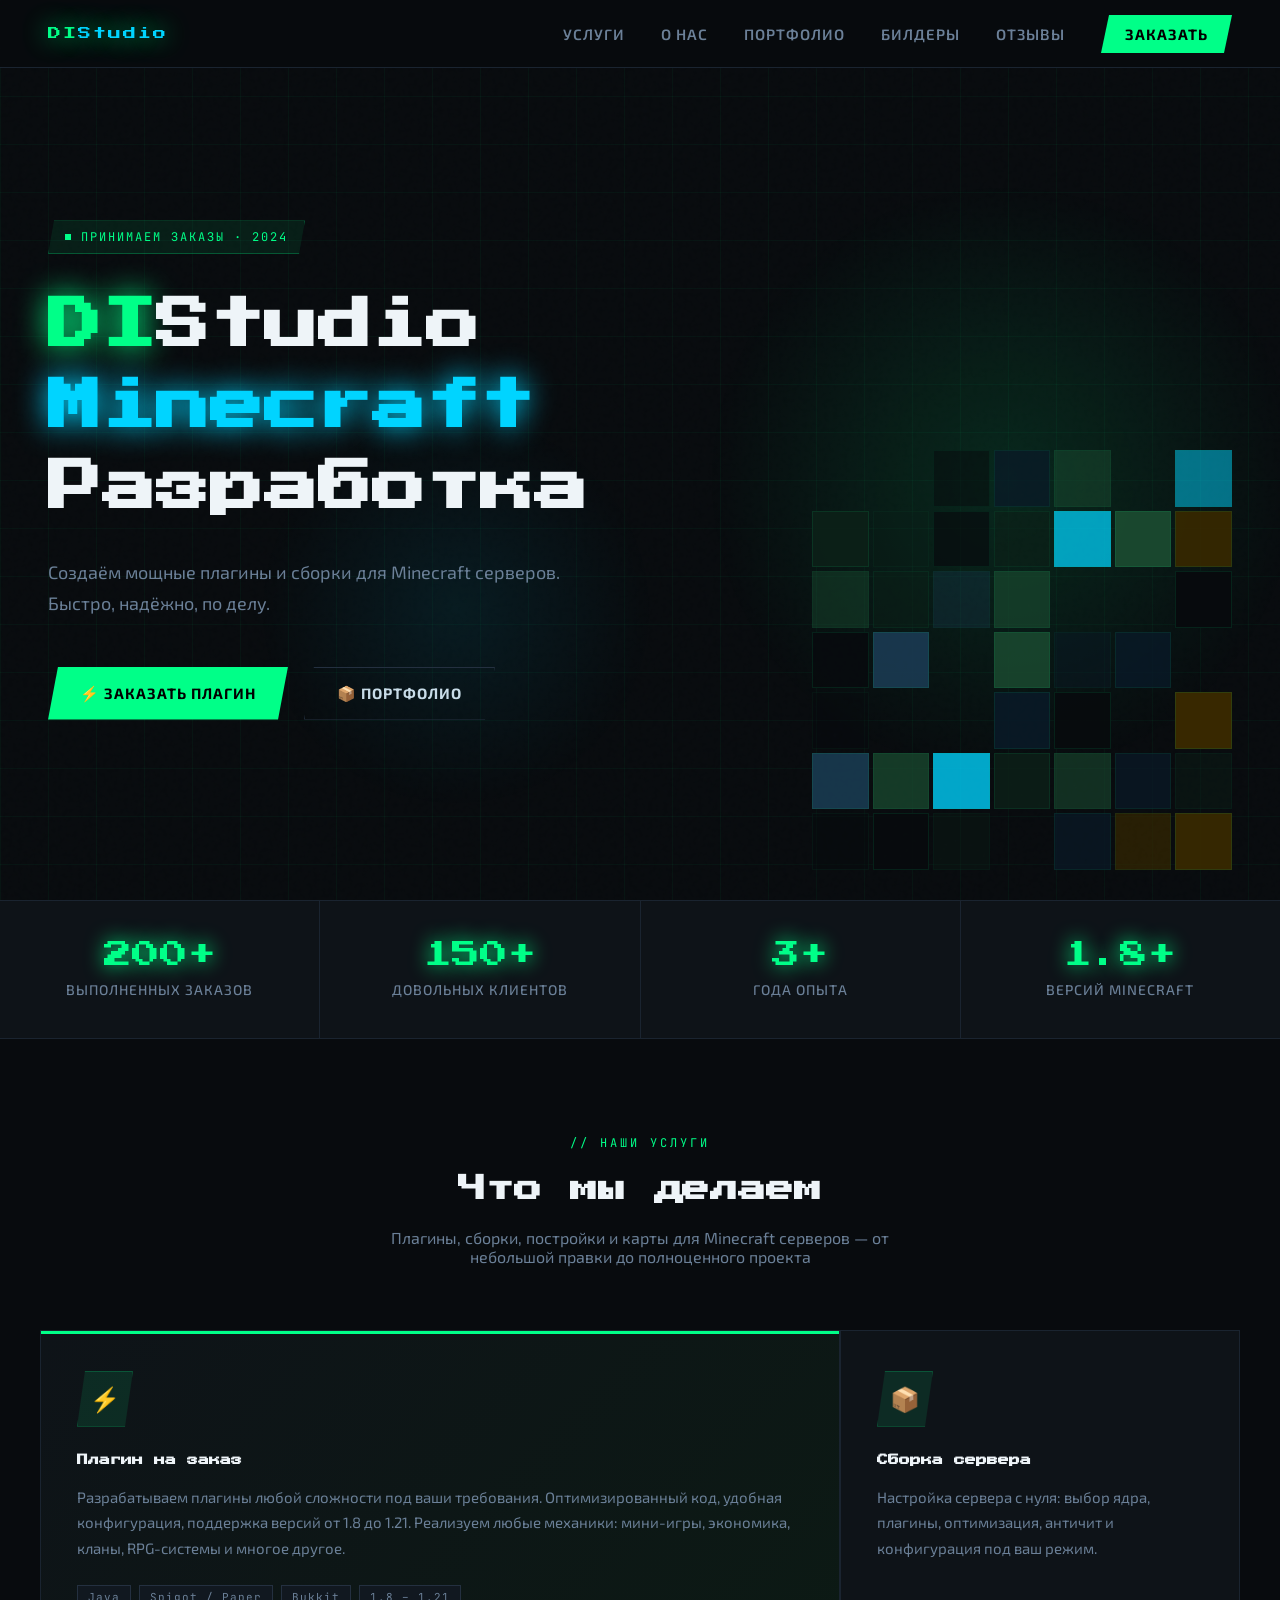
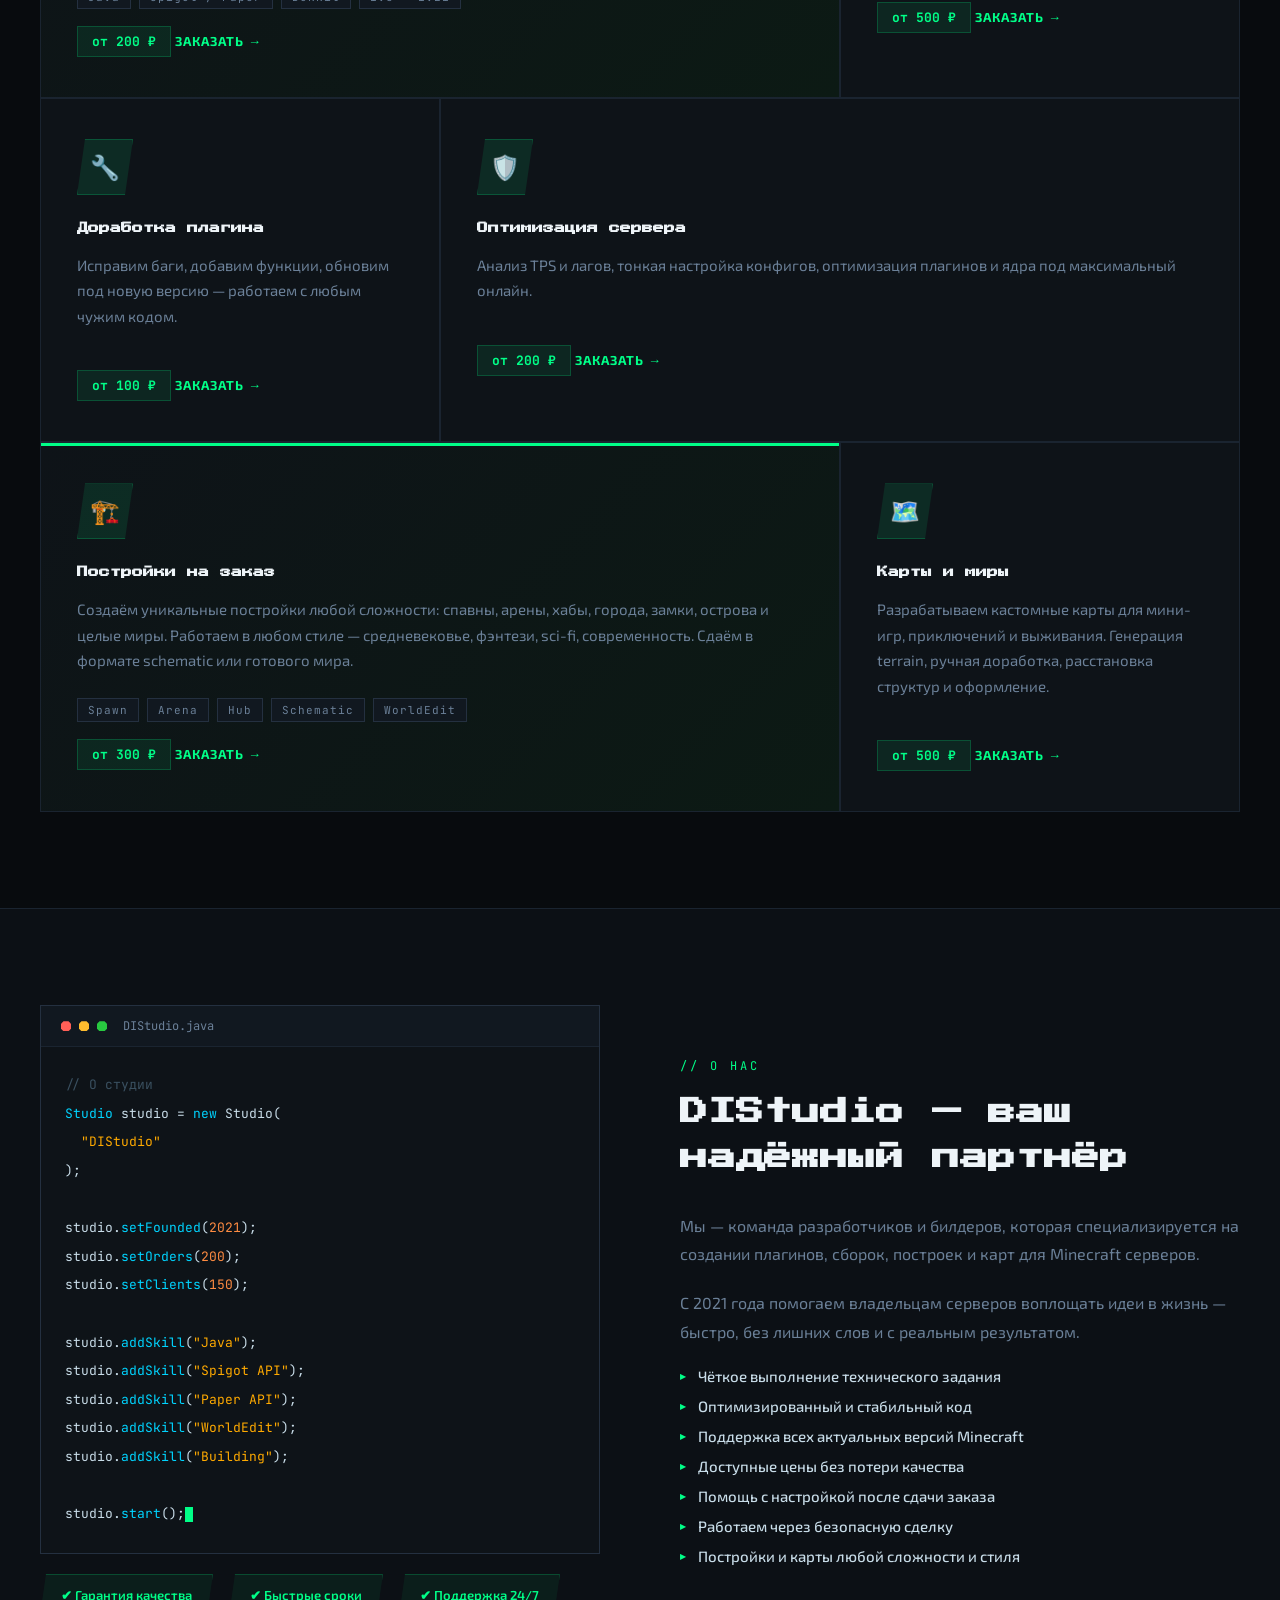
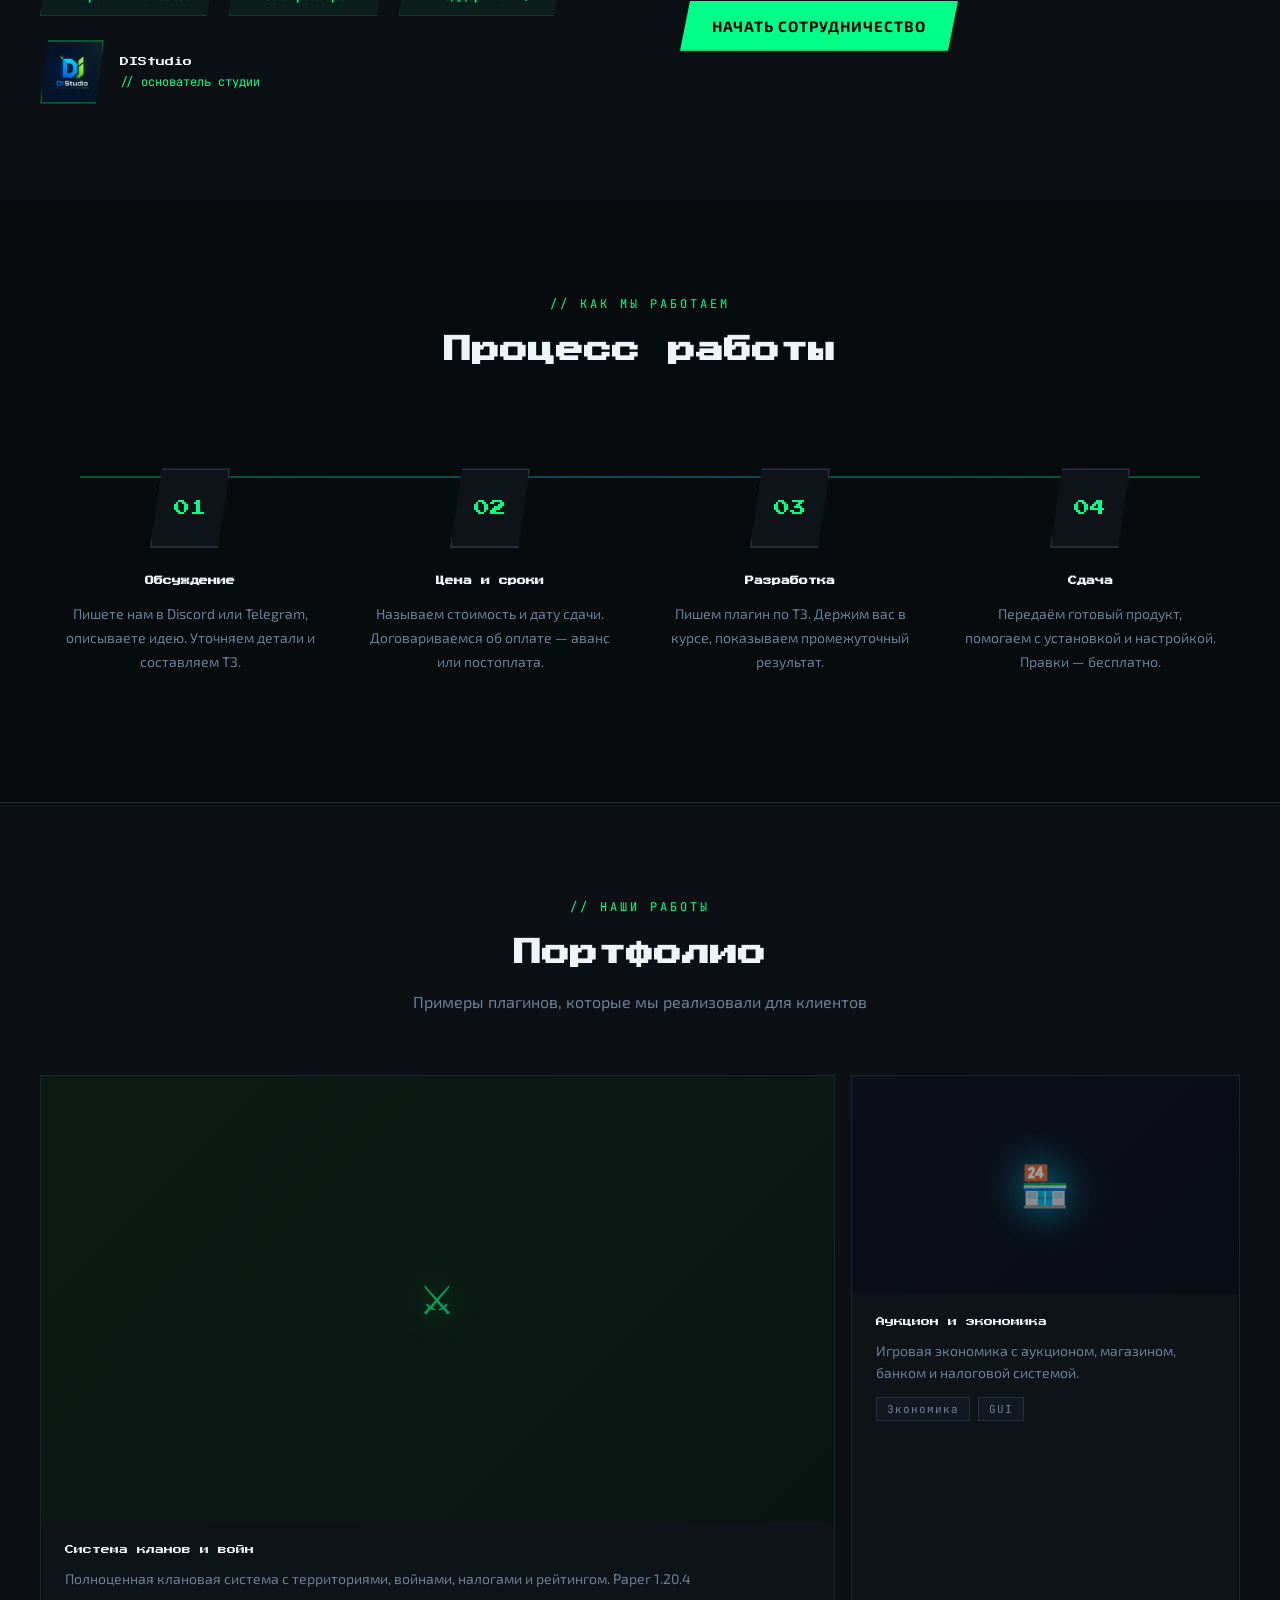
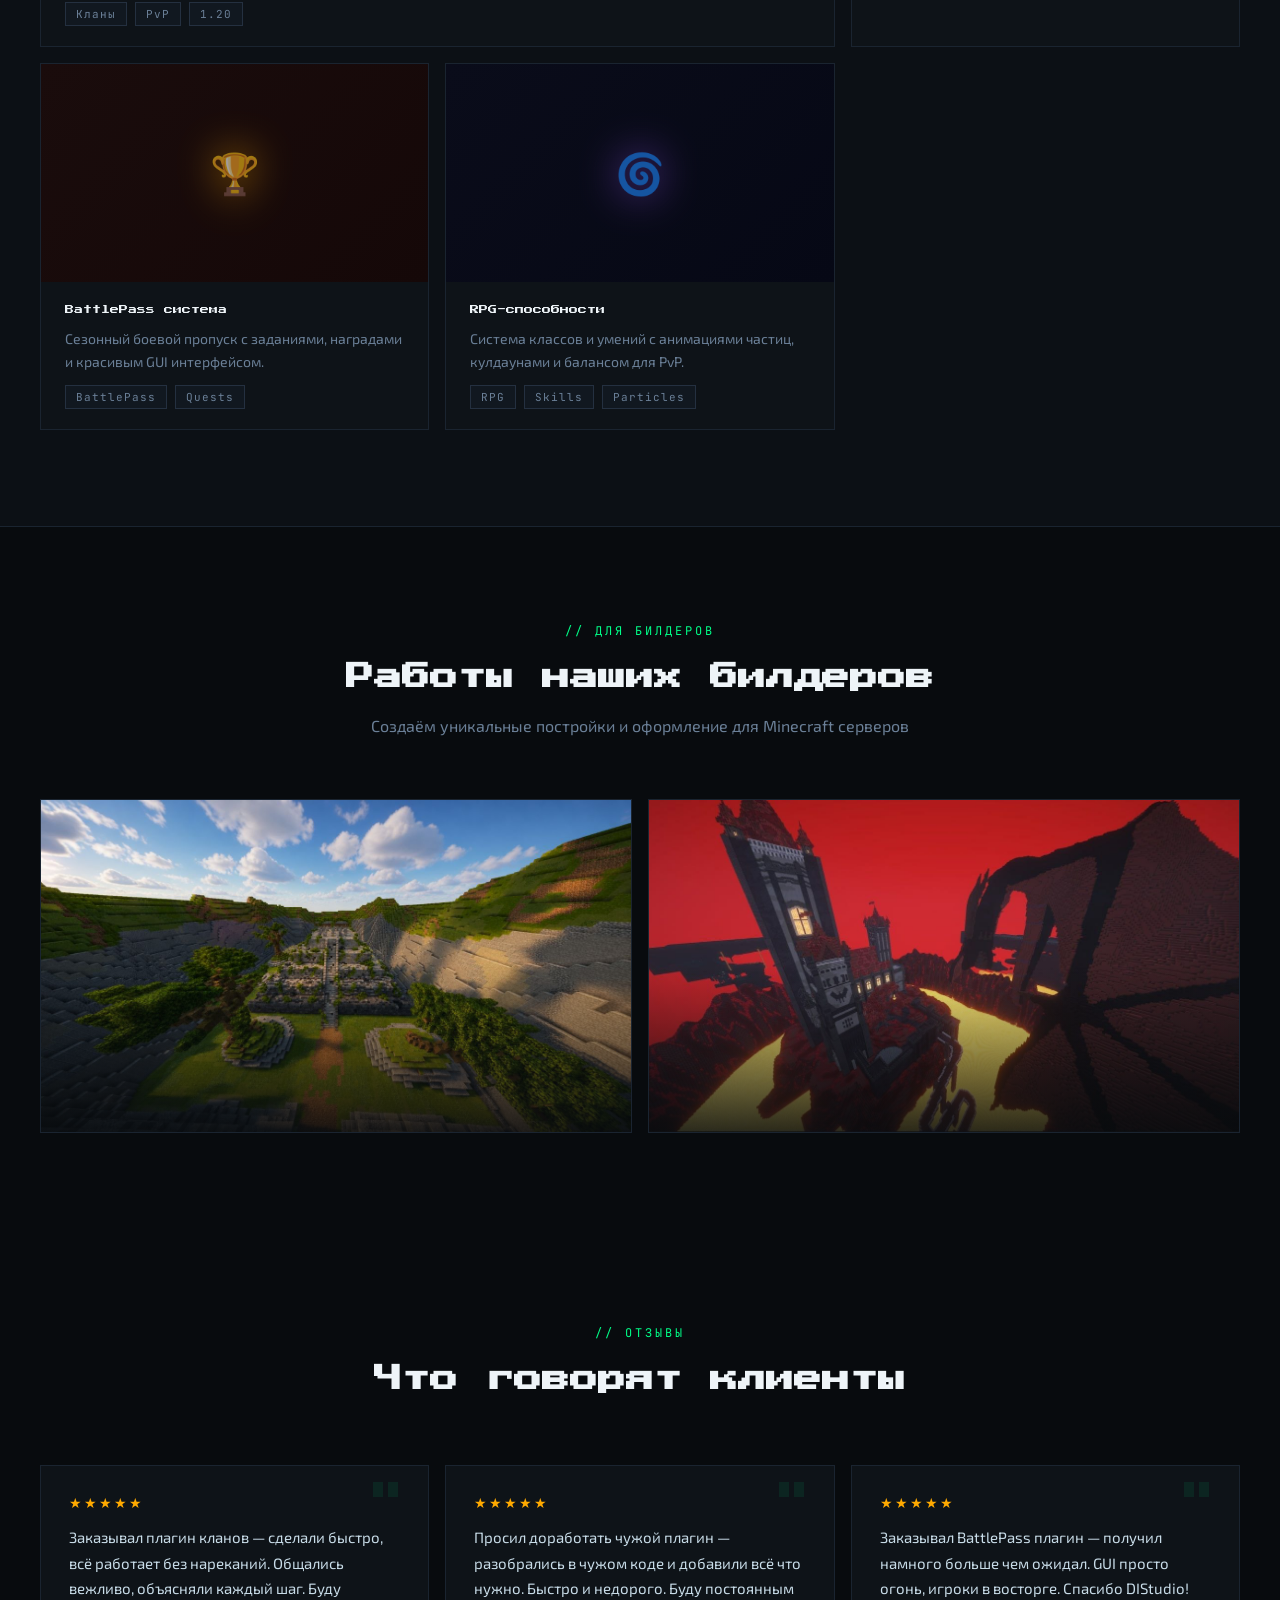
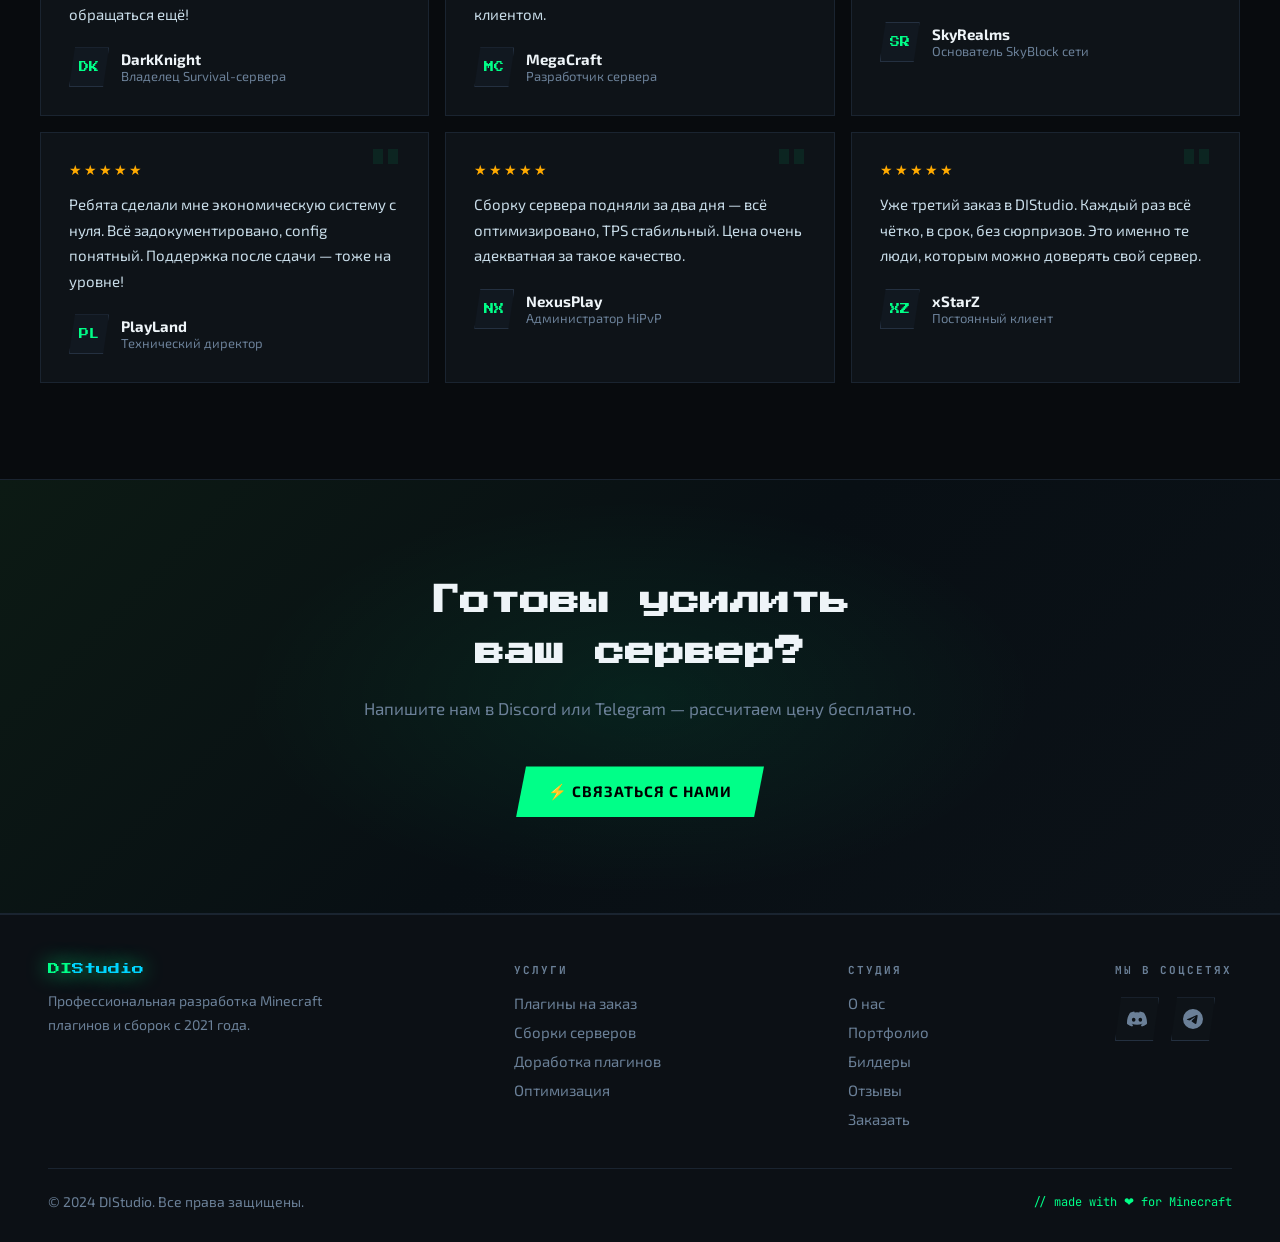
==== index.html @ e7902c0d "Update" ====
<!DOCTYPE html>
<html lang="ru">
<head>
<meta charset="UTF-8">
<meta name="viewport" content="width=device-width, initial-scale=1.0">
<title>DIStudio — Разработка Minecraft плагинов</title>
<link rel="icon" type="image/jpeg" href="ava.jpg">
<link rel="apple-touch-icon" href="ava.jpg">
<link rel="preconnect" href="https://fonts.googleapis.com">
<link href="https://fonts.googleapis.com/css2?family=Press+Start+2P&family=Exo+2:wght@300;400;500;600;700;800;900&family=JetBrains+Mono:wght@400;600&display=swap" rel="stylesheet">
<style>
:root {
  --bg:#080b0e; --bg2:#0c1015; --bg3:#111820; --card:#0e1318;
  --border:#1a2430; --border2:#243040;
  --green:#00ff88; --cyan:#00d4ff; --amber:#ffaa00;
  --discord:#5865F2; --tg:#29b6f6;
  --text:#c8dce8; --text2:#6b8098; --white:#eef4f8;
}
*{margin:0;padding:0;box-sizing:border-box;}
html{scroll-behavior:smooth;}
body{background:var(--bg);color:var(--text);font-family:'Exo 2',sans-serif;overflow-x:hidden;}
body::before{content:'';position:fixed;inset:0;background-image:linear-gradient(rgba(0,255,136,.04) 1px,transparent 1px),linear-gradient(90deg,rgba(0,255,136,.04) 1px,transparent 1px);background-size:48px 48px;pointer-events:none;z-index:0;}
body::after{content:'';position:fixed;inset:0;background-image:url("data:image/svg+xml,%3Csvg viewBox='0 0 200 200' xmlns='http://www.w3.org/2000/svg'%3E%3Cfilter id='n'%3E%3CfeTurbulence type='fractalNoise' baseFrequency='0.9' numOctaves='4' stitchTiles='stitch'/%3E%3C/filter%3E%3Crect width='100%25' height='100%25' filter='url(%23n)' opacity='0.04'/%3E%3C/svg%3E");opacity:.4;pointer-events:none;z-index:0;}
.particles{position:fixed;inset:0;pointer-events:none;z-index:0;overflow:hidden;}
.particle{position:absolute;width:3px;height:3px;background:var(--green);opacity:0;animation:float linear infinite;}
@keyframes float{0%{opacity:0;transform:translateY(100vh)}10%{opacity:.6}90%{opacity:.3}100%{opacity:0;transform:translateY(-20vh)}}
@keyframes blink{0%,100%{opacity:1}50%{opacity:.2}}
@keyframes fadein{from{opacity:0;transform:translateY(20px)}to{opacity:1;transform:translateY(0)}}
@keyframes blockpulse{0%,100%{opacity:.4}50%{opacity:1}}
@keyframes modalin{from{opacity:0;transform:translateY(20px)}to{opacity:1;transform:translateY(0)}}

nav{position:fixed;top:0;left:0;right:0;z-index:200;display:flex;align-items:center;justify-content:space-between;padding:0 48px;height:68px;background:rgba(8,11,14,.9);backdrop-filter:blur(20px);border-bottom:1px solid var(--border);}
.nav-logo{font-family:'Press Start 2P',monospace;font-size:13px;color:var(--green);text-shadow:0 0 24px var(--green),0 0 48px rgba(0,255,136,.3);text-decoration:none;letter-spacing:2px;}
.nav-logo span{color:var(--cyan);}
.nav-links{display:flex;gap:36px;list-style:none;}
.nav-links a{color:var(--text2);text-decoration:none;font-weight:600;font-size:15px;letter-spacing:1px;text-transform:uppercase;transition:color .2s;position:relative;}
.nav-links a::after{content:'';position:absolute;bottom:-4px;left:0;right:0;height:2px;background:var(--green);transform:scaleX(0);transition:transform .2s;}
.nav-links a:hover{color:var(--green);}
.nav-links a:hover::after{transform:scaleX(1);}
.nav-cta{background:var(--green)!important;color:#000!important;padding:10px 24px;font-weight:700!important;clip-path:polygon(8px 0%,100% 0%,calc(100% - 8px) 100%,0% 100%);transition:background .2s,box-shadow .2s!important;}
.nav-cta:hover{background:#fff!important;box-shadow:0 0 24px var(--green)!important;}
.nav-cta::after{display:none!important;}

.hero{position:relative;min-height:100vh;display:flex;align-items:center;padding:120px 48px 80px;overflow:hidden;z-index:1;}
.hero-glow{position:absolute;top:20%;left:55%;width:600px;height:600px;background:radial-gradient(circle,rgba(0,255,136,.12) 0%,transparent 70%);pointer-events:none;}
.hero-glow2{position:absolute;bottom:10%;left:20%;width:400px;height:400px;background:radial-gradient(circle,rgba(0,212,255,.08) 0%,transparent 70%);pointer-events:none;}
.hero-content{position:relative;z-index:2;max-width:680px;}
.hero-badge{display:inline-flex;align-items:center;gap:10px;background:rgba(0,255,136,.08);border:1px solid rgba(0,255,136,.25);padding:8px 16px;font-family:'JetBrains Mono',monospace;font-size:12px;color:var(--green);letter-spacing:2px;text-transform:uppercase;margin-bottom:32px;clip-path:polygon(6px 0%,100% 0%,calc(100% - 6px) 100%,0% 100%);animation:fadein .8s ease both;}
.hero-badge-dot{width:6px;height:6px;background:var(--green);animation:blink 1.2s infinite;}
.hero-title{font-family:'Press Start 2P',monospace;font-size:clamp(26px,4.5vw,54px);line-height:1.5;color:var(--white);margin-bottom:28px;animation:fadein .8s .1s ease both;}
.hero-title .accent{color:var(--green);text-shadow:0 0 30px var(--green);}
.hero-title .accent2{color:var(--cyan);text-shadow:0 0 30px var(--cyan);}
.hero-sub{font-size:18px;font-weight:400;color:var(--text2);line-height:1.7;margin-bottom:48px;max-width:520px;animation:fadein .8s .2s ease both;}
.hero-btns{display:flex;gap:16px;flex-wrap:wrap;animation:fadein .8s .3s ease both;}
.btn{display:inline-flex;align-items:center;gap:10px;padding:16px 32px;font-family:'Exo 2',sans-serif;font-weight:700;font-size:15px;letter-spacing:1px;text-transform:uppercase;text-decoration:none;cursor:pointer;border:none;transition:all .2s;clip-path:polygon(10px 0%,100% 0%,calc(100% - 10px) 100%,0% 100%);}
.btn-primary{background:var(--green);color:#000;}
.btn-primary:hover{background:#fff;box-shadow:0 0 40px rgba(0,255,136,.5);transform:translateY(-2px);}
.btn-secondary{background:transparent;color:var(--text);border:1px solid var(--border2);}
.btn-secondary:hover{border-color:var(--green);color:var(--green);background:rgba(0,255,136,.05);}
.hero-visual{position:absolute;right:48px;top:50%;transform:translateY(-50%);width:420px;height:420px;display:grid;grid-template-columns:repeat(7,1fr);gap:4px;opacity:.6;animation:fadein 1s .4s ease both;}
.block{aspect-ratio:1;animation:blockpulse 3s infinite;}

.stats{position:relative;z-index:1;display:flex;background:var(--card);border-top:1px solid var(--border);border-bottom:1px solid var(--border);}
.stat-item{flex:1;padding:40px 32px;text-align:center;border-right:1px solid var(--border);transition:background .2s;}
.stat-item:last-child{border-right:none;}
.stat-item:hover{background:rgba(0,255,136,.03);}
.stat-num{font-family:'Press Start 2P',monospace;font-size:28px;color:var(--green);text-shadow:0 0 20px var(--green);display:block;margin-bottom:10px;}
.stat-label{font-size:14px;color:var(--text2);font-weight:500;text-transform:uppercase;letter-spacing:1px;}

section{position:relative;z-index:1;}
.section-header{text-align:center;margin-bottom:64px;}
.section-tag{font-family:'JetBrains Mono',monospace;font-size:12px;color:var(--green);letter-spacing:3px;text-transform:uppercase;margin-bottom:16px;display:block;}
.section-title{font-family:'Press Start 2P',monospace;font-size:clamp(16px,2.5vw,28px);color:var(--white);line-height:1.6;}
.section-desc{margin-top:16px;color:var(--text2);font-size:16px;max-width:560px;margin-left:auto;margin-right:auto;}
.container{max-width:1200px;margin:0 auto;padding:0 48px;}
.py{padding:96px 0;}

.services-grid{display:grid;grid-template-columns:repeat(3,1fr);gap:2px;background:var(--border);border:1px solid var(--border);}
.service-card.fill{grid-column:span 1;}
.services-grid .service-card:nth-child(3){grid-column:span 1;}
.services-grid .service-card:nth-child(4){grid-column:span 2;}
.service-card{background:var(--card);padding:40px 36px;position:relative;overflow:hidden;transition:background .3s;}
.service-card::before{content:'';position:absolute;top:0;left:0;right:0;height:3px;background:var(--green);transform:scaleX(0);transition:transform .3s;transform-origin:left;}
.service-card:hover{background:#0f181f;}
.service-card:hover::before{transform:scaleX(1);}
.service-card.featured{grid-column:span 2;background:linear-gradient(135deg,#0e1318 0%,#0c1a14 100%);}
.service-card.featured::before{transform:scaleX(1);}
.service-icon{width:56px;height:56px;background:rgba(0,255,136,.1);border:1px solid rgba(0,255,136,.2);display:flex;align-items:center;justify-content:center;font-size:24px;margin-bottom:24px;clip-path:polygon(8px 0%,100% 0%,calc(100% - 8px) 100%,0% 100%);}
.service-title{font-family:'Press Start 2P',monospace;font-size:11px;color:var(--white);margin-bottom:14px;line-height:1.8;}
.service-desc{font-size:15px;color:var(--text2);line-height:1.7;margin-bottom:24px;}
.service-price{font-family:'JetBrains Mono',monospace;font-size:13px;color:var(--green);font-weight:700;background:rgba(0,255,136,.08);border:1px solid rgba(0,255,136,.2);display:inline-block;padding:6px 14px;}
.tag{font-size:11px;font-family:'JetBrains Mono',monospace;color:var(--text2);background:var(--bg3);border:1px solid var(--border2);padding:4px 10px;letter-spacing:1px;}
.service-tags{display:flex;gap:8px;flex-wrap:wrap;margin-top:16px;}
.service-link{display:inline-flex;align-items:center;gap:8px;color:var(--green);font-weight:700;font-size:13px;text-decoration:none;text-transform:uppercase;letter-spacing:1px;margin-top:24px;transition:gap .2s;background:none;border:none;cursor:pointer;font-family:'Exo 2',sans-serif;}
.service-link:hover{gap:14px;}

.about-layout{display:grid;grid-template-columns:1fr 1fr;gap:80px;align-items:center;}
.about-terminal{background:var(--card);border:1px solid var(--border2);}
.terminal-bar{background:var(--bg3);padding:12px 20px;display:flex;align-items:center;gap:8px;border-bottom:1px solid var(--border);}
.terminal-dot{width:10px;height:10px;clip-path:polygon(0 25%,25% 0,75% 0,100% 25%,100% 75%,75% 100%,25% 100%,0 75%);}
.t-red{background:#ff5f57}.t-yellow{background:#febc2e}.t-green2{background:#28c840}
.terminal-title{color:var(--text2);font-size:12px;margin-left:8px;font-family:'JetBrains Mono',monospace;}
.terminal-body{padding:24px;font-family:'JetBrains Mono',monospace;font-size:13px;line-height:2.2;}
.t-comment{color:#3a5060}.t-key{color:var(--cyan)}.t-str{color:var(--amber)}.t-num{color:#ff8c42}
.t-cursor{display:inline-block;width:8px;height:15px;background:var(--green);vertical-align:middle;animation:blink .8s infinite;}
.about-badge-row{display:flex;gap:16px;flex-wrap:wrap;margin-top:20px;}
.about-badge{background:rgba(0,255,136,.06);border:1px solid rgba(0,255,136,.2);padding:12px 20px;font-size:13px;font-weight:600;color:var(--green);display:flex;align-items:center;gap:8px;clip-path:polygon(6px 0%,100% 0%,calc(100% - 6px) 100%,0% 100%);}
.about-desc{font-size:16px;color:var(--text2);line-height:1.8;margin-bottom:20px;}
.about-list{list-style:none;display:flex;flex-direction:column;gap:12px;margin-bottom:36px;}
.about-list li{display:flex;align-items:center;gap:12px;font-size:15px;color:var(--text);font-weight:500;}
.about-list li::before{content:'▶';color:var(--green);font-size:8px;flex-shrink:0;}

.portfolio-grid{display:grid;grid-template-columns:repeat(3,1fr);gap:16px;}
.portfolio-card{background:var(--card);border:1px solid var(--border);overflow:hidden;transition:border-color .3s,transform .3s;}
.portfolio-card:hover{border-color:var(--green);transform:translateY(-4px);}
.portfolio-card:first-child{grid-column:span 2;}
.portfolio-img{width:100%;aspect-ratio:16/9;display:flex;align-items:center;justify-content:center;}
.portfolio-info{padding:20px 24px;}
.portfolio-name{font-family:'Press Start 2P',monospace;font-size:9px;color:var(--white);margin-bottom:10px;line-height:1.8;}
.portfolio-desc{font-size:14px;color:var(--text2);line-height:1.6;}

.process-steps{display:flex;position:relative;}
.process-steps::before{content:'';position:absolute;top:40px;left:40px;right:40px;height:2px;background:linear-gradient(90deg,var(--green) 0%,var(--cyan) 50%,var(--green) 100%);opacity:.3;}
.step{flex:1;padding:32px 24px;text-align:center;position:relative;}
.step-num{width:80px;height:80px;background:var(--card);border:2px solid var(--border2);display:flex;align-items:center;justify-content:center;font-family:'Press Start 2P',monospace;font-size:16px;color:var(--green);margin:0 auto 24px;position:relative;z-index:1;clip-path:polygon(12px 0%,100% 0%,calc(100% - 12px) 100%,0% 100%);transition:background .3s,box-shadow .3s;}
.step:hover .step-num{background:rgba(0,255,136,.1);box-shadow:0 0 30px rgba(0,255,136,.3);}
.step-title{font-family:'Press Start 2P',monospace;font-size:9px;color:var(--white);margin-bottom:12px;line-height:2;}
.step-desc{font-size:14px;color:var(--text2);line-height:1.7;}

.reviews-grid{display:grid;grid-template-columns:repeat(3,1fr);gap:16px;}
.review-card{background:var(--card);border:1px solid var(--border);padding:28px;transition:border-color .3s;position:relative;}
.review-card::before{content:'"';position:absolute;top:16px;right:20px;font-family:'Press Start 2P',monospace;font-size:40px;color:rgba(0,255,136,.08);line-height:1;}
.review-card:hover{border-color:rgba(0,255,136,.3);}
.review-stars{color:var(--amber);font-size:14px;margin-bottom:14px;letter-spacing:2px;}
.review-text{font-size:15px;color:var(--text);line-height:1.7;margin-bottom:20px;}
.review-author{display:flex;align-items:center;gap:12px;}
.review-avatar{width:40px;height:40px;background:var(--bg3);border:1px solid var(--border2);display:flex;align-items:center;justify-content:center;font-family:'Press Start 2P',monospace;font-size:10px;color:var(--green);clip-path:polygon(6px 0%,100% 0%,calc(100% - 6px) 100%,0% 100%);}
.review-name{font-weight:700;font-size:15px;color:var(--white);}
.review-role{font-size:13px;color:var(--text2);}

.cta-section{background:linear-gradient(135deg,#0c1a14 0%,#080f14 50%,#0c1218 100%);border-top:1px solid var(--border);border-bottom:1px solid var(--border);text-align:center;padding:96px 48px;position:relative;overflow:hidden;}
.cta-glow{position:absolute;top:50%;left:50%;transform:translate(-50%,-50%);width:800px;height:400px;background:radial-gradient(ellipse,rgba(0,255,136,.08) 0%,transparent 70%);pointer-events:none;}
.cta-title{font-family:'Press Start 2P',monospace;font-size:clamp(16px,2.5vw,30px);color:var(--white);line-height:1.7;margin-bottom:20px;position:relative;}
.cta-sub{font-size:17px;color:var(--text2);margin-bottom:48px;position:relative;}
.cta-btns{display:flex;gap:16px;justify-content:center;flex-wrap:wrap;position:relative;}

footer{background:var(--bg2);border-top:1px solid var(--border);padding:48px 48px 32px;position:relative;z-index:1;}
.footer-top{display:flex;justify-content:space-between;align-items:flex-start;margin-bottom:40px;gap:48px;}
.footer-logo{font-family:'Press Start 2P',monospace;font-size:12px;color:var(--green);text-shadow:0 0 20px var(--green);text-decoration:none;margin-bottom:14px;display:block;}
.footer-logo span{color:var(--cyan);}
.footer-tagline{font-size:14px;color:var(--text2);max-width:280px;line-height:1.7;}
.footer-links-group h4{font-family:'JetBrains Mono',monospace;font-size:11px;color:var(--text2);text-transform:uppercase;letter-spacing:2px;margin-bottom:16px;}
.footer-links-group ul{list-style:none;display:flex;flex-direction:column;gap:10px;}
.footer-links-group a{color:var(--text2);text-decoration:none;font-size:15px;transition:color .2s;}
.footer-links-group a:hover{color:var(--green);}
.footer-socials{display:flex;gap:12px;}
.social-btn{width:44px;height:44px;background:var(--card);border:1px solid var(--border2);display:flex;align-items:center;justify-content:center;color:var(--text2);text-decoration:none;transition:all .2s;clip-path:polygon(6px 0%,100% 0%,calc(100% - 6px) 100%,0% 100%);}
.social-btn svg{width:20px;height:20px;fill:currentColor;}
.social-btn.ds:hover{border-color:var(--discord);color:var(--discord);background:rgba(88,101,242,.1);}
.social-btn.tg:hover{border-color:var(--tg);color:var(--tg);background:rgba(41,182,246,.1);}
.footer-bottom{border-top:1px solid var(--border);padding-top:24px;display:flex;justify-content:space-between;align-items:center;}
.footer-copy{font-size:14px;color:var(--text2);}

.modal-overlay{position:fixed;inset:0;background:rgba(0,0,0,.85);backdrop-filter:blur(10px);z-index:999;display:none;align-items:center;justify-content:center;padding:24px;}
.modal-overlay.open{display:flex;}
.modal{background:var(--card);border:1px solid var(--border2);max-width:460px;width:100%;animation:modalin .3s ease;}
.modal-header{background:var(--bg3);padding:20px 28px;border-bottom:1px solid var(--border);display:flex;align-items:center;justify-content:space-between;}
.modal-title{font-family:'Press Start 2P',monospace;font-size:10px;color:var(--green);line-height:1.8;}
.modal-close{background:none;border:none;color:var(--text2);font-size:22px;cursor:pointer;line-height:1;transition:color .2s;}
.modal-close:hover{color:#ff4d4d;}
.modal-body{padding:32px 28px;}
.modal-desc{font-size:15px;color:var(--text2);line-height:1.7;margin-bottom:28px;}

.contact-options{display:flex;flex-direction:column;gap:12px;margin-bottom:20px;}
.contact-option{display:flex;align-items:center;gap:20px;padding:20px 24px;text-decoration:none;border:1px solid var(--border2);background:var(--bg3);transition:all .25s;position:relative;overflow:hidden;}
.contact-option::after{content:'';position:absolute;inset:0;opacity:0;transition:opacity .25s;}
.contact-option:hover{transform:translateY(-2px);}
.contact-discord{border-color:rgba(88,101,242,.3);}
.contact-discord::after{background:rgba(88,101,242,.06);}
.contact-discord:hover{border-color:var(--discord);box-shadow:0 0 28px rgba(88,101,242,.25);}
.contact-discord:hover::after{opacity:1;}
.contact-telegram{border-color:rgba(41,182,246,.3);}
.contact-telegram::after{background:rgba(41,182,246,.06);}
.contact-telegram:hover{border-color:var(--tg);box-shadow:0 0 28px rgba(41,182,246,.25);}
.contact-telegram:hover::after{opacity:1;}
.co-icon{width:56px;height:56px;display:flex;align-items:center;justify-content:center;flex-shrink:0;clip-path:polygon(8px 0%,100% 0%,calc(100% - 8px) 100%,0% 100%);position:relative;z-index:1;}
.co-icon svg{width:28px;height:28px;fill:currentColor;}
.contact-discord .co-icon{color:var(--discord);background:rgba(88,101,242,.12);border:1px solid rgba(88,101,242,.3);}
.contact-telegram .co-icon{color:var(--tg);background:rgba(41,182,246,.12);border:1px solid rgba(41,182,246,.3);}
.co-info{flex:1;position:relative;z-index:1;}
.co-name{font-family:'Press Start 2P',monospace;font-size:11px;color:var(--white);margin-bottom:6px;line-height:1.6;}
.co-hint{font-size:13px;color:var(--text2);}
.co-arrow{font-size:20px;color:var(--text2);transition:transform .2s,color .2s;flex-shrink:0;position:relative;z-index:1;}
.contact-discord:hover .co-arrow{color:var(--discord);transform:translateX(5px);}
.contact-telegram:hover .co-arrow{color:var(--tg);transform:translateX(5px);}
.contact-note{display:flex;align-items:center;gap:10px;font-family:'JetBrains Mono',monospace;font-size:12px;color:var(--text2);padding:12px 16px;background:rgba(0,255,136,.04);border:1px solid rgba(0,255,136,.12);}
.contact-note-dot{width:6px;height:6px;background:var(--green);flex-shrink:0;animation:blink 1.2s infinite;}

.builders-grid{display:grid;grid-template-columns:repeat(2,1fr);gap:16px;}
.builder-card{background:var(--card);border:1px solid var(--border);overflow:hidden;transition:border-color .3s,transform .3s;position:relative;}
.builder-card:hover{border-color:var(--cyan);transform:translateY(-4px);}
.builder-card::before{content:'';position:absolute;top:0;left:0;right:0;height:3px;background:var(--cyan);transform:scaleX(0);transition:transform .3s;transform-origin:left;z-index:2;}
.builder-card:hover::before{transform:scaleX(1);}
.builder-img{width:100%;aspect-ratio:16/9;object-fit:cover;display:block;transition:transform .4s;}
.builder-card:hover .builder-img{transform:scale(1.03);}
.builder-img-wrap{overflow:hidden;position:relative;}
.builder-img-overlay{position:absolute;inset:0;background:linear-gradient(to bottom,transparent 50%,rgba(8,11,14,.85) 100%);pointer-events:none;}
.builder-label{position:absolute;bottom:12px;left:16px;font-family:'JetBrains Mono',monospace;font-size:11px;color:var(--cyan);letter-spacing:2px;text-transform:uppercase;opacity:.9;}
@media(max-width:600px){.builders-grid{grid-template-columns:1fr;}}

.reveal{opacity:0;transform:translateY(24px);transition:opacity .6s ease,transform .6s ease;}
.reveal.visible{opacity:1;transform:translateY(0);}
::-webkit-scrollbar{width:6px;}::-webkit-scrollbar-track{background:var(--bg);}::-webkit-scrollbar-thumb{background:var(--border2);}::-webkit-scrollbar-thumb:hover{background:var(--green);}

@media(max-width:1024px){
  .hero-visual{width:300px;height:300px;}
  .services-grid{grid-template-columns:repeat(2,1fr);}
  .services-grid .service-card:nth-child(4){grid-column:span 1;}
  .service-card.featured{grid-column:span 2;}
  .reviews-grid{grid-template-columns:repeat(2,1fr);}
  .portfolio-grid{grid-template-columns:repeat(2,1fr);}
  .portfolio-card:first-child{grid-column:span 2;}
}

@media(max-width:768px){
  nav{padding:0 16px;height:56px;}
  .nav-links{display:none;}
  .nav-logo{font-size:11px;}

  .hero{padding:80px 16px 48px;min-height:auto;text-align:center;}
  .hero-content{max-width:100%;}
  .hero-visual{display:none;}
  .hero-title{font-size:clamp(18px,6vw,32px);line-height:1.6;}
  .hero-sub{font-size:15px;margin-bottom:32px;}
  .hero-btns{flex-direction:column;gap:12px;}
  .hero-btns .btn{width:100%;justify-content:center;}
  .hero-badge{font-size:10px;}

  .stats{flex-direction:column;}
  .stat-item{border-right:none;border-bottom:1px solid var(--border);padding:24px 16px;}
  .stat-num{font-size:22px;}

  .container{padding:0 16px;}
  .py{padding:56px 0;}
  .section-title{font-size:clamp(13px,4vw,20px);}

  .services-grid{grid-template-columns:1fr;gap:1px;}
  .service-card{padding:28px 20px;}
  .service-card.featured{grid-column:span 1;}
  .services-grid .service-card:nth-child(4){grid-column:span 1;}

  .about-layout{grid-template-columns:1fr;gap:32px;}
  .terminal-body{font-size:11px;line-height:2;}
  .about-badge-row{gap:10px;}
  .about-badge{font-size:11px;padding:10px 14px;}

  .process-steps{flex-direction:column;gap:0;}
  .process-steps::before{display:none;}
  .step{padding:24px 16px;border-bottom:1px solid var(--border);}
  .step:last-child{border-bottom:none;}

  .portfolio-grid{grid-template-columns:1fr;}
  .portfolio-card:first-child{grid-column:span 1;}
  .portfolio-info{padding:16px;}

  .builders-grid{grid-template-columns:1fr;}

  .reviews-grid{grid-template-columns:1fr;}
  .review-card{padding:20px;}

  .cta-section{padding:56px 16px;}
  .cta-btns{flex-direction:column;align-items:center;}
  .cta-btns .btn{width:100%;max-width:320px;justify-content:center;}

  footer{padding:32px 16px 24px;}
  .footer-top{flex-direction:column;gap:32px;}
  .footer-bottom{flex-direction:column;gap:12px;text-align:center;}
  .footer-logo{font-size:10px;}

  .modal{margin:0 8px;}
  .modal-body{padding:20px 16px;}
  .contact-option{padding:14px 16px;gap:12px;}
}

@media(max-width:400px){
  .hero-title{font-size:16px;}
  .btn{font-size:13px;padding:14px 20px;}
  .stat-num{font-size:18px;}
}

.burger{display:none;flex-direction:column;gap:5px;background:none;border:none;cursor:pointer;padding:8px;z-index:300;}
.burger span{display:block;width:22px;height:2px;background:var(--green);transition:all .3s;}
.burger.open span:nth-child(1){transform:translateY(7px) rotate(45deg);}
.burger.open span:nth-child(2){opacity:0;}
.burger.open span:nth-child(3){transform:translateY(-7px) rotate(-45deg);}
.mobile-menu{display:none;position:fixed;top:56px;left:0;right:0;background:rgba(8,11,14,.98);backdrop-filter:blur(20px);border-bottom:1px solid var(--border);z-index:199;flex-direction:column;padding:16px 0;}
.mobile-menu.open{display:flex;}
.mobile-menu a{color:var(--text2);text-decoration:none;font-weight:600;font-size:15px;letter-spacing:1px;text-transform:uppercase;padding:14px 24px;border-bottom:1px solid var(--border);transition:color .2s,background .2s;}
.mobile-menu a:last-child{border-bottom:none;margin:12px 16px 0;background:var(--green);color:#000;text-align:center;font-weight:700;clip-path:polygon(8px 0%,100% 0%,calc(100% - 8px) 100%,0% 100%);}
.mobile-menu a:hover{color:var(--green);background:rgba(0,255,136,.04);}
@media(max-width:768px){.burger{display:flex;}}
</style>
</head>
<body>

<div class="particles" id="particles"></div>

<nav>
  <a href="#" class="nav-logo">DI<span>Studio</span></a>
  <ul class="nav-links">
    <li><a href="#services">Услуги</a></li>
    <li><a href="#about">О нас</a></li>
    <li><a href="#portfolio">Портфолио</a></li>
    <li><a href="#builders">Билдеры</a></li>
    <li><a href="#reviews">Отзывы</a></li>
    <li><a href="#" class="nav-cta" onclick="openModal();return false;">Заказать</a></li>
  </ul>
  <button class="burger" id="burger" onclick="toggleMenu()" aria-label="Меню">
    <span></span><span></span><span></span>
  </button>
</nav>
<div class="mobile-menu" id="mobileMenu">
  <a href="#services" onclick="closeMenu()">Услуги</a>
  <a href="#about" onclick="closeMenu()">О нас</a>
  <a href="#portfolio" onclick="closeMenu()">Портфолио</a>
  <a href="#builders" onclick="closeMenu()">Билдеры</a>
  <a href="#reviews" onclick="closeMenu()">Отзывы</a>
  <a href="#" onclick="closeMenu();openModal();return false;">⚡ Заказать</a>
</div>

<!-- HERO -->
<section class="hero">
  <div class="hero-glow"></div><div class="hero-glow2"></div>
  <div class="hero-content">
    <div class="hero-badge"><div class="hero-badge-dot"></div>Принимаем заказы · 2024</div>
    <h1 class="hero-title"><span class="accent">DI</span>Studio<br><span class="accent2">Minecraft</span><br>Разработка</h1>
    <p class="hero-sub">Создаём мощные плагины и сборки для Minecraft серверов. Быстро, надёжно, по делу.</p>
    <div class="hero-btns">
      <button class="btn btn-primary" onclick="openModal()">⚡ Заказать плагин</button>
      <a href="#portfolio" class="btn btn-secondary">📦 Портфолио</a>
    </div>
  </div>
  <div class="hero-visual" id="heroGrid"></div>
</section>

<!-- STATS -->
<div class="stats">
  <div class="stat-item"><span class="stat-num">200+</span><span class="stat-label">Выполненных заказов</span></div>
  <div class="stat-item"><span class="stat-num">150+</span><span class="stat-label">Довольных клиентов</span></div>
  <div class="stat-item"><span class="stat-num">3+</span><span class="stat-label">Года опыта</span></div>
  <div class="stat-item"><span class="stat-num">1.8+</span><span class="stat-label">Версий Minecraft</span></div>
</div>

<!-- SERVICES -->
<section id="services">
  <div class="container py">
    <div class="section-header reveal">
      <span class="section-tag">// наши услуги</span>
      <h2 class="section-title">Что мы делаем</h2>
      <p class="section-desc">Плагины, сборки, постройки и карты для Minecraft серверов — от небольшой правки до полноценного проекта</p>
    </div>
    <div class="services-grid reveal">
      <div class="service-card featured">
        <div class="service-icon">⚡</div>
        <h3 class="service-title">Плагин на заказ</h3>
        <p class="service-desc">Разрабатываем плагины любой сложности под ваши требования. Оптимизированный код, удобная конфигурация, поддержка версий от 1.8 до 1.21. Реализуем любые механики: мини-игры, экономика, кланы, RPG-системы и многое другое.</p>
        <div class="service-tags"><span class="tag">Java</span><span class="tag">Spigot / Paper</span><span class="tag">Bukkit</span><span class="tag">1.8 – 1.21</span></div>
        <div class="service-price">от 200 ₽</div>
        <button class="service-link" onclick="openModal()">Заказать →</button>
      </div>
      <div class="service-card">
        <div class="service-icon">📦</div>
        <h3 class="service-title">Сборка сервера</h3>
        <p class="service-desc">Настройка сервера с нуля: выбор ядра, плагины, оптимизация, античит и конфигурация под ваш режим.</p>
        <div class="service-price">от 500 ₽</div>
        <button class="service-link" onclick="openModal()">Заказать →</button>
      </div>
      <div class="service-card">
        <div class="service-icon">🔧</div>
        <h3 class="service-title">Доработка плагина</h3>
        <p class="service-desc">Исправим баги, добавим функции, обновим под новую версию — работаем с любым чужим кодом.</p>
        <div class="service-price">от 100 ₽</div>
        <button class="service-link" onclick="openModal()">Заказать →</button>
      </div>
      <div class="service-card">
        <div class="service-icon">🛡️</div>
        <h3 class="service-title">Оптимизация сервера</h3>
        <p class="service-desc">Анализ TPS и лагов, тонкая настройка конфигов, оптимизация плагинов и ядра под максимальный онлайн.</p>
        <div class="service-price">от 200 ₽</div>
        <button class="service-link" onclick="openModal()">Заказать →</button>
      </div>
      <div class="service-card featured">
        <div class="service-icon">🏗️</div>
        <h3 class="service-title">Постройки на заказ</h3>
        <p class="service-desc">Создаём уникальные постройки любой сложности: спавны, арены, хабы, города, замки, острова и целые миры. Работаем в любом стиле — средневековье, фэнтези, sci-fi, современность. Сдаём в формате schematic или готового мира.</p>
        <div class="service-tags"><span class="tag">Spawn</span><span class="tag">Arena</span><span class="tag">Hub</span><span class="tag">Schematic</span><span class="tag">WorldEdit</span></div>
        <div class="service-price">от 300 ₽</div>
        <button class="service-link" onclick="openModal()">Заказать →</button>
      </div>
      <div class="service-card">
        <div class="service-icon">🗺️</div>
        <h3 class="service-title">Карты и миры</h3>
        <p class="service-desc">Разрабатываем кастомные карты для мини-игр, приключений и выживания. Генерация terrain, ручная доработка, расстановка структур и оформление.</p>
        <div class="service-price">от 500 ₽</div>
        <button class="service-link" onclick="openModal()">Заказать →</button>
      </div>
    </div>
  </div>
</section>

<!-- ABOUT -->
<section id="about" style="background:var(--bg2);border-top:1px solid var(--border);">
  <div class="container py">
    <div class="about-layout">
      <div class="about-visual reveal">
        <div class="about-terminal">
          <div class="terminal-bar">
            <div class="terminal-dot t-red"></div><div class="terminal-dot t-yellow"></div><div class="terminal-dot t-green2"></div>
            <span class="terminal-title">DIStudio.java</span>
          </div>
          <div class="terminal-body">
            <span class="t-comment">// О студии</span><br>
            <span class="t-key">Studio</span> studio = <span class="t-key">new</span> Studio(<br>
            &nbsp;&nbsp;<span class="t-str">"DIStudio"</span><br>);<br><br>
            studio.<span class="t-key">setFounded</span>(<span class="t-num">2021</span>);<br>
            studio.<span class="t-key">setOrders</span>(<span class="t-num">200</span>);<br>
            studio.<span class="t-key">setClients</span>(<span class="t-num">150</span>);<br><br>
            studio.<span class="t-key">addSkill</span>(<span class="t-str">"Java"</span>);<br>
            studio.<span class="t-key">addSkill</span>(<span class="t-str">"Spigot API"</span>);<br>
            studio.<span class="t-key">addSkill</span>(<span class="t-str">"Paper API"</span>);<br>
            studio.<span class="t-key">addSkill</span>(<span class="t-str">"WorldEdit"</span>);<br>
            studio.<span class="t-key">addSkill</span>(<span class="t-str">"Building"</span>);<br><br>
            studio.<span class="t-key">start</span>();<span class="t-cursor"></span>
          </div>
        </div>
        <div class="about-badge-row">
          <div class="about-badge">✔ Гарантия качества</div>
          <div class="about-badge">✔ Быстрые сроки</div>
          <div class="about-badge">✔ Поддержка 24/7</div>
        </div>
        <div class="about-avatar-wrap" style="margin-top:24px;display:flex;align-items:center;gap:16px;">
          <img src="ava.jpg" alt="DIStudio" style="width:64px;height:64px;object-fit:cover;clip-path:polygon(8px 0%,100% 0%,calc(100% - 8px) 100%,0% 100%);border:2px solid rgba(0,255,136,.3);">
          <div>
            <div style="font-family:'Press Start 2P',monospace;font-size:9px;color:var(--white);line-height:1.8;">DIStudio</div>
            <div style="font-family:'JetBrains Mono',monospace;font-size:12px;color:var(--green);margin-top:4px;">// основатель студии</div>
          </div>
        </div>
      </div>
      <div class="reveal">
        <div class="section-header" style="text-align:left;margin-bottom:32px;">
          <span class="section-tag">// о нас</span>
          <h2 class="section-title">DIStudio — ваш надёжный партнёр</h2>
        </div>
        <p class="about-desc">Мы — команда разработчиков и билдеров, которая специализируется на создании плагинов, сборок, построек и карт для Minecraft серверов.</p>
        <p class="about-desc">С 2021 года помогаем владельцам серверов воплощать идеи в жизнь — быстро, без лишних слов и с реальным результатом.</p>
        <ul class="about-list">
          <li>Чёткое выполнение технического задания</li>
          <li>Оптимизированный и стабильный код</li>
          <li>Поддержка всех актуальных версий Minecraft</li>
          <li>Доступные цены без потери качества</li>
          <li>Помощь с настройкой после сдачи заказа</li>
          <li>Работаем через безопасную сделку</li>
          <li>Постройки и карты любой сложности и стиля</li>
        </ul>
        <button class="btn btn-primary" onclick="openModal()">Начать сотрудничество</button>
      </div>
    </div>
  </div>
</section>

<!-- PROCESS -->
<section>
  <div class="container py">
    <div class="section-header reveal">
      <span class="section-tag">// как мы работаем</span>
      <h2 class="section-title">Процесс работы</h2>
    </div>
    <div class="process-steps reveal">
      <div class="step"><div class="step-num">01</div><h3 class="step-title">Обсуждение</h3><p class="step-desc">Пишете нам в Discord или Telegram, описываете идею. Уточняем детали и составляем ТЗ.</p></div>
      <div class="step"><div class="step-num">02</div><h3 class="step-title">Цена и сроки</h3><p class="step-desc">Называем стоимость и дату сдачи. Договариваемся об оплате — аванс или постоплата.</p></div>
      <div class="step"><div class="step-num">03</div><h3 class="step-title">Разработка</h3><p class="step-desc">Пишем плагин по ТЗ. Держим вас в курсе, показываем промежуточный результат.</p></div>
      <div class="step"><div class="step-num">04</div><h3 class="step-title">Сдача</h3><p class="step-desc">Передаём готовый продукт, помогаем с установкой и настройкой. Правки — бесплатно.</p></div>
    </div>
  </div>
</section>

<!-- PORTFOLIO -->
<section id="portfolio" style="background:var(--bg2);border-top:1px solid var(--border);">
  <div class="container py">
    <div class="section-header reveal">
      <span class="section-tag">// наши работы</span>
      <h2 class="section-title">Портфолио</h2>
      <p class="section-desc">Примеры плагинов, которые мы реализовали для клиентов</p>
    </div>
    <div class="portfolio-grid reveal">
      <div class="portfolio-card">
        <div class="portfolio-img" style="background:linear-gradient(135deg,#0c1a14,#081510);"><div style="font-family:'Press Start 2P',monospace;font-size:40px;color:var(--green);text-shadow:0 0 40px var(--green);opacity:.6;">⚔</div></div>
        <div class="portfolio-info">
          <div class="portfolio-name">Система кланов и войн</div>
          <p class="portfolio-desc">Полноценная клановая система с территориями, войнами, налогами и рейтингом. Paper 1.20.4</p>
          <div style="margin-top:12px;display:flex;gap:8px;"><span class="tag">Кланы</span><span class="tag">PvP</span><span class="tag">1.20</span></div>
        </div>
      </div>
      <div class="portfolio-card">
        <div class="portfolio-img" style="background:linear-gradient(135deg,#0c0f1a,#080c15);"><div style="font-family:'Press Start 2P',monospace;font-size:40px;color:var(--cyan);text-shadow:0 0 40px var(--cyan);opacity:.6;">🏪</div></div>
        <div class="portfolio-info">
          <div class="portfolio-name">Аукцион и экономика</div>
          <p class="portfolio-desc">Игровая экономика с аукционом, магазином, банком и налоговой системой.</p>
          <div style="margin-top:12px;display:flex;gap:8px;"><span class="tag">Экономика</span><span class="tag">GUI</span></div>
        </div>
      </div>
      <div class="portfolio-card">
        <div class="portfolio-img" style="background:linear-gradient(135deg,#1a0c0c,#150808);"><div style="font-family:'Press Start 2P',monospace;font-size:40px;color:var(--amber);text-shadow:0 0 40px var(--amber);opacity:.6;">🏆</div></div>
        <div class="portfolio-info">
          <div class="portfolio-name">BattlePass система</div>
          <p class="portfolio-desc">Сезонный боевой пропуск с заданиями, наградами и красивым GUI интерфейсом.</p>
          <div style="margin-top:12px;display:flex;gap:8px;"><span class="tag">BattlePass</span><span class="tag">Quests</span></div>
        </div>
      </div>
      <div class="portfolio-card">
        <div class="portfolio-img" style="background:linear-gradient(135deg,#0a0c1a,#060815);"><div style="font-family:'Press Start 2P',monospace;font-size:40px;color:#9d5cff;text-shadow:0 0 40px #9d5cff;opacity:.6;">🌀</div></div>
        <div class="portfolio-info">
          <div class="portfolio-name">RPG-способности</div>
          <p class="portfolio-desc">Система классов и умений с анимациями частиц, кулдаунами и балансом для PvP.</p>
          <div style="margin-top:12px;display:flex;gap:8px;"><span class="tag">RPG</span><span class="tag">Skills</span><span class="tag">Particles</span></div>
        </div>
      </div>
    </div>
  </div>
</section>

<!-- BUILDERS -->
<section id="builders" style="background:var(--bg);border-top:1px solid var(--border);">
  <div class="container py">
    <div class="section-header reveal">
      <span class="section-tag">// для билдеров</span>
      <h2 class="section-title">Работы наших билдеров</h2>
      <p class="section-desc">Создаём уникальные постройки и оформление для Minecraft серверов</p>
    </div>
    <div class="builders-grid reveal">
      <div class="builder-card">
        <div class="builder-img-wrap">
          <img src="1.jpg" alt="Постройка 1" class="builder-img">
          <div class="builder-img-overlay"></div>
          <div class="builder-label"></div>
        </div>
      </div>
      <div class="builder-card">
        <div class="builder-img-wrap">
          <img src="2.jpg" alt="Постройка 2" class="builder-img">
          <div class="builder-img-overlay"></div>
          <div class="builder-label"></div>
        </div>
      </div>
    </div>
  </div>
</section>

<!-- REVIEWS -->
<section id="reviews">
  <div class="container py">
    <div class="section-header reveal">
      <span class="section-tag">// отзывы</span>
      <h2 class="section-title">Что говорят клиенты</h2>
    </div>
    <div class="reviews-grid reveal">
      <div class="review-card"><div class="review-stars">★★★★★</div><p class="review-text">Заказывал плагин кланов — сделали быстро, всё работает без нареканий. Общались вежливо, объясняли каждый шаг. Буду обращаться ещё!</p><div class="review-author"><div class="review-avatar">DK</div><div><div class="review-name">DarkKnight</div><div class="review-role">Владелец Survival-сервера</div></div></div></div>
      <div class="review-card"><div class="review-stars">★★★★★</div><p class="review-text">Просил доработать чужой плагин — разобрались в чужом коде и добавили всё что нужно. Быстро и недорого. Буду постоянным клиентом.</p><div class="review-author"><div class="review-avatar">MC</div><div><div class="review-name">MegaCraft</div><div class="review-role">Разработчик сервера</div></div></div></div>
      <div class="review-card"><div class="review-stars">★★★★★</div><p class="review-text">Заказывал BattlePass плагин — получил намного больше чем ожидал. GUI просто огонь, игроки в восторге. Спасибо DIStudio!</p><div class="review-author"><div class="review-avatar">SR</div><div><div class="review-name">SkyRealms</div><div class="review-role">Основатель SkyBlock сети</div></div></div></div>
      <div class="review-card"><div class="review-stars">★★★★★</div><p class="review-text">Ребята сделали мне экономическую систему с нуля. Всё задокументировано, config понятный. Поддержка после сдачи — тоже на уровне!</p><div class="review-author"><div class="review-avatar">PL</div><div><div class="review-name">PlayLand</div><div class="review-role">Технический директор</div></div></div></div>
      <div class="review-card"><div class="review-stars">★★★★★</div><p class="review-text">Сборку сервера подняли за два дня — всё оптимизировано, TPS стабильный. Цена очень адекватная за такое качество.</p><div class="review-author"><div class="review-avatar">NX</div><div><div class="review-name">NexusPlay</div><div class="review-role">Администратор HiPvP</div></div></div></div>
      <div class="review-card"><div class="review-stars">★★★★★</div><p class="review-text">Уже третий заказ в DIStudio. Каждый раз всё чётко, в срок, без сюрпризов. Это именно те люди, которым можно доверять свой сервер.</p><div class="review-author"><div class="review-avatar">XZ</div><div><div class="review-name">xStarZ</div><div class="review-role">Постоянный клиент</div></div></div></div>
    </div>
  </div>
</section>

<!-- CTA -->
<section id="contact" class="cta-section">
  <div class="cta-glow"></div>
  <h2 class="cta-title">Готовы усилить<br>ваш сервер?</h2>
  <p class="cta-sub">Напишите нам в Discord или Telegram — рассчитаем цену бесплатно.</p>
  <div class="cta-btns">
    <button class="btn btn-primary" onclick="openModal()">⚡ Связаться с нами</button>
  </div>
</section>

<!-- FOOTER -->
<footer>
  <div class="footer-top">
    <div>
      <a href="#" class="footer-logo">DI<span>Studio</span></a>
      <p class="footer-tagline">Профессиональная разработка Minecraft плагинов и сборок с 2021 года.</p>
    </div>
    <div class="footer-links-group">
      <h4>Услуги</h4>
      <ul>
        <li><a href="#services">Плагины на заказ</a></li>
        <li><a href="#services">Сборки серверов</a></li>
        <li><a href="#services">Доработка плагинов</a></li>
        <li><a href="#services">Оптимизация</a></li>
      </ul>
    </div>
    <div class="footer-links-group">
      <h4>Студия</h4>
      <ul>
        <li><a href="#about">О нас</a></li>
        <li><a href="#portfolio">Портфолио</a></li>
        <li><a href="#builders">Билдеры</a></li>
    <li><a href="#reviews">Отзывы</a></li>
        <li><a href="#" onclick="openModal();return false;">Заказать</a></li>
      </ul>
    </div>
    <div>
      <div class="footer-links-group" style="margin-bottom:20px;"><h4>Мы в соцсетях</h4></div>
      <div class="footer-socials">
        <a href="https://discord.gg/distudio" class="social-btn ds" target="_blank" title="Discord">
          <svg viewBox="0 0 24 24"><path d="M20.317 4.37a19.791 19.791 0 0 0-4.885-1.515.074.074 0 0 0-.079.037c-.21.375-.444.864-.608 1.25a18.27 18.27 0 0 0-5.487 0 12.64 12.64 0 0 0-.617-1.25.077.077 0 0 0-.079-.037A19.736 19.736 0 0 0 3.677 4.37a.07.07 0 0 0-.032.027C.533 9.046-.32 13.58.099 18.057a.082.082 0 0 0 .031.057 19.9 19.9 0 0 0 5.993 3.03.078.078 0 0 0 .084-.028c.462-.63.874-1.295 1.226-1.994a.076.076 0 0 0-.041-.106 13.107 13.107 0 0 1-1.872-.892.077.077 0 0 1-.008-.128 10.2 10.2 0 0 0 .372-.292.074.074 0 0 1 .077-.01c3.928 1.793 8.18 1.793 12.062 0a.074.074 0 0 1 .078.01c.12.098.246.198.373.292a.077.077 0 0 1-.006.127 12.299 12.299 0 0 1-1.873.892.077.077 0 0 0-.041.107c.36.698.772 1.362 1.225 1.993a.076.076 0 0 0 .084.028 19.839 19.839 0 0 0 6.002-3.03.077.077 0 0 0 .032-.054c.5-5.177-.838-9.674-3.549-13.66a.061.061 0 0 0-.031-.03zM8.02 15.33c-1.183 0-2.157-1.085-2.157-2.419 0-1.333.956-2.419 2.157-2.419 1.21 0 2.176 1.096 2.157 2.42 0 1.333-.956 2.418-2.157 2.418zm7.975 0c-1.183 0-2.157-1.085-2.157-2.419 0-1.333.955-2.419 2.157-2.419 1.21 0 2.176 1.096 2.157 2.42 0 1.333-.946 2.418-2.157 2.418z"/></svg>
        </a>
        <a href="https://t.me/distudio" class="social-btn tg" target="_blank" title="Telegram">
          <svg viewBox="0 0 24 24"><path d="M11.944 0A12 12 0 0 0 0 12a12 12 0 0 0 12 12 12 12 0 0 0 12-12A12 12 0 0 0 12 0a12 12 0 0 0-.056 0zm4.962 7.224c.1-.002.321.023.465.14a.506.506 0 0 1 .171.325c.016.093.036.306.02.472-.18 1.898-.962 6.502-1.36 8.627-.168.9-.499 1.201-.82 1.23-.696.065-1.225-.46-1.9-.902-1.056-.693-1.653-1.124-2.678-1.8-1.185-.78-.417-1.21.258-1.91.177-.184 3.247-2.977 3.307-3.23.007-.032.014-.15-.056-.212s-.174-.041-.249-.024c-.106.024-1.793 1.14-5.061 3.345-.48.33-.913.49-1.302.48-.428-.008-1.252-.241-1.865-.44-.752-.245-1.349-.374-1.297-.789.027-.216.325-.437.893-.663 3.498-1.524 5.83-2.529 6.998-3.014 3.332-1.386 4.025-1.627 4.476-1.635z"/></svg>
        </a>
      </div>
    </div>
  </div>
  <div class="footer-bottom">
    <p class="footer-copy">© 2024 DIStudio. Все права защищены.</p>
    <p class="footer-copy" style="font-family:'JetBrains Mono',monospace;font-size:12px;color:var(--green);">// made with ❤ for Minecraft</p>
  </div>
</footer>

<!-- CONTACT MODAL -->
<div class="modal-overlay" id="modal" onclick="closeModalOutside(event)">
  <div class="modal">
    <div class="modal-header">
      <h3 class="modal-title">Связаться с нами</h3>
      <button class="modal-close" onclick="closeModal()">✕</button>
    </div>
    <div class="modal-body">
      <p class="modal-desc">Выберите удобный способ связи — мы ответим в течение часа и обсудим все детали вашего заказа.</p>
      <div class="contact-options">
        <a href="https:discord.com/users/dimaxy" target="_blank" class="contact-option contact-discord">
          <div class="co-icon">
            <svg viewBox="0 0 24 24"><path d="M20.317 4.37a19.791 19.791 0 0 0-4.885-1.515.074.074 0 0 0-.079.037c-.21.375-.444.864-.608 1.25a18.27 18.27 0 0 0-5.487 0 12.64 12.64 0 0 0-.617-1.25.077.077 0 0 0-.079-.037A19.736 19.736 0 0 0 3.677 4.37a.07.07 0 0 0-.032.027C.533 9.046-.32 13.58.099 18.057a.082.082 0 0 0 .031.057 19.9 19.9 0 0 0 5.993 3.03.078.078 0 0 0 .084-.028c.462-.63.874-1.295 1.226-1.994a.076.076 0 0 0-.041-.106 13.107 13.107 0 0 1-1.872-.892.077.077 0 0 1-.008-.128 10.2 10.2 0 0 0 .372-.292.074.074 0 0 1 .077-.01c3.928 1.793 8.18 1.793 12.062 0a.074.074 0 0 1 .078.01c.12.098.246.198.373.292a.077.077 0 0 1-.006.127 12.299 12.299 0 0 1-1.873.892.077.077 0 0 0-.041.107c.36.698.772 1.362 1.225 1.993a.076.076 0 0 0 .084.028 19.839 19.839 0 0 0 6.002-3.03.077.077 0 0 0 .032-.054c.5-5.177-.838-9.674-3.549-13.66a.061.061 0 0 0-.031-.03zM8.02 15.33c-1.183 0-2.157-1.085-2.157-2.419 0-1.333.956-2.419 2.157-2.419 1.21 0 2.176 1.096 2.157 2.42 0 1.333-.956 2.418-2.157 2.418zm7.975 0c-1.183 0-2.157-1.085-2.157-2.419 0-1.333.955-2.419 2.157-2.419 1.21 0 2.176 1.096 2.157 2.42 0 1.333-.946 2.418-2.157 2.418z"/></svg>
          </div>
          <div class="co-info">
            <div class="co-name">Discord</div>
            <div class="co-hint">Написать на сервер DIStudio</div>
          </div>
          <div class="co-arrow">→</div>
        </a>
        <a href="https://t.me/DIStudi0" target="_blank" class="contact-option contact-telegram">
          <div class="co-icon">
            <svg viewBox="0 0 24 24"><path d="M11.944 0A12 12 0 0 0 0 12a12 12 0 0 0 12 12 12 12 0 0 0 12-12A12 12 0 0 0 12 0a12 12 0 0 0-.056 0zm4.962 7.224c.1-.002.321.023.465.14a.506.506 0 0 1 .171.325c.016.093.036.306.02.472-.18 1.898-.962 6.502-1.36 8.627-.168.9-.499 1.201-.82 1.23-.696.065-1.225-.46-1.9-.902-1.056-.693-1.653-1.124-2.678-1.8-1.185-.78-.417-1.21.258-1.91.177-.184 3.247-2.977 3.307-3.23.007-.032.014-.15-.056-.212s-.174-.041-.249-.024c-.106.024-1.793 1.14-5.061 3.345-.48.33-.913.49-1.302.48-.428-.008-1.252-.241-1.865-.44-.752-.245-1.349-.374-1.297-.789.027-.216.325-.437.893-.663 3.498-1.524 5.83-2.529 6.998-3.014 3.332-1.386 4.025-1.627 4.476-1.635z"/></svg>
          </div>
          <div class="co-info">
            <div class="co-name">Telegram</div>
            <div class="co-hint">Написать в Telegram</div>
          </div>
          <div class="co-arrow">→</div>
        </a>
      </div>
      <div class="contact-note">
        <div class="contact-note-dot"></div>
        Обычно отвечаем в течение 1 часа
      </div>
    </div>
  </div>
</div>

<script>
(function(){
  const c=document.getElementById('particles'),cols=['#00ff88','#00d4ff','#ffaa00','#00ff88','#00ff88'];
  for(let i=0;i<40;i++){const p=document.createElement('div');p.className='particle';p.style.cssText=`left:${Math.random()*100}%;width:${Math.random()>.5?3:6}px;height:${Math.random()>.5?3:6}px;background:${cols[Math.floor(Math.random()*cols.length)]};animation-duration:${8+Math.random()*16}s;animation-delay:${-Math.random()*20}s;`;c.appendChild(p);}
})();
(function(){
  const grid=document.getElementById('heroGrid');if(!grid)return;
  const cols=['#3dffa0','#1a4a30','#0c2018','#00d4ff','#1a3a50','#0a1a28','#ffaa00','#3a2a00','#080b0e','transparent'];
  const w=[2,4,6,3,4,6,1,3,8,12],total=w.reduce((a,b)=>a+b,0);
  function pick(){let r=Math.random()*total,acc=0;for(let i=0;i<cols.length;i++){acc+=w[i];if(r<acc)return cols[i];}return cols[cols.length-1];}
  for(let i=0;i<49;i++){const b=document.createElement('div');b.className='block';const c=pick();b.style.cssText=`background:${c};opacity:${c==='transparent'?0:.3+Math.random()*.7};animation-delay:${Math.random()*3}s;animation-duration:${2+Math.random()*4}s;border:${c!=='transparent'?'1px solid rgba(0,255,136,0.1)':'none'};`;grid.appendChild(b);}
})();
const obs=new IntersectionObserver(entries=>{entries.forEach((e,i)=>{if(e.isIntersecting)setTimeout(()=>e.target.classList.add('visible'),i*80);});},{threshold:.1});
document.querySelectorAll('.reveal').forEach(el=>obs.observe(el));
function openModal(){document.getElementById('modal').classList.add('open');document.body.style.overflow='hidden';}
function closeModal(){document.getElementById('modal').classList.remove('open');document.body.style.overflow='';}
function closeModalOutside(e){if(e.target===document.getElementById('modal'))closeModal();}
document.addEventListener('keydown',e=>{if(e.key==='Escape'){closeModal();closeMenu();}});
function toggleMenu(){
  const b=document.getElementById('burger'),m=document.getElementById('mobileMenu');
  b.classList.toggle('open');m.classList.toggle('open');
  document.body.style.overflow=m.classList.contains('open')?'hidden':'';
}
function closeMenu(){
  document.getElementById('burger').classList.remove('open');
  document.getElementById('mobileMenu').classList.remove('open');
  document.body.style.overflow='';
}
</script>
</body>
</html>
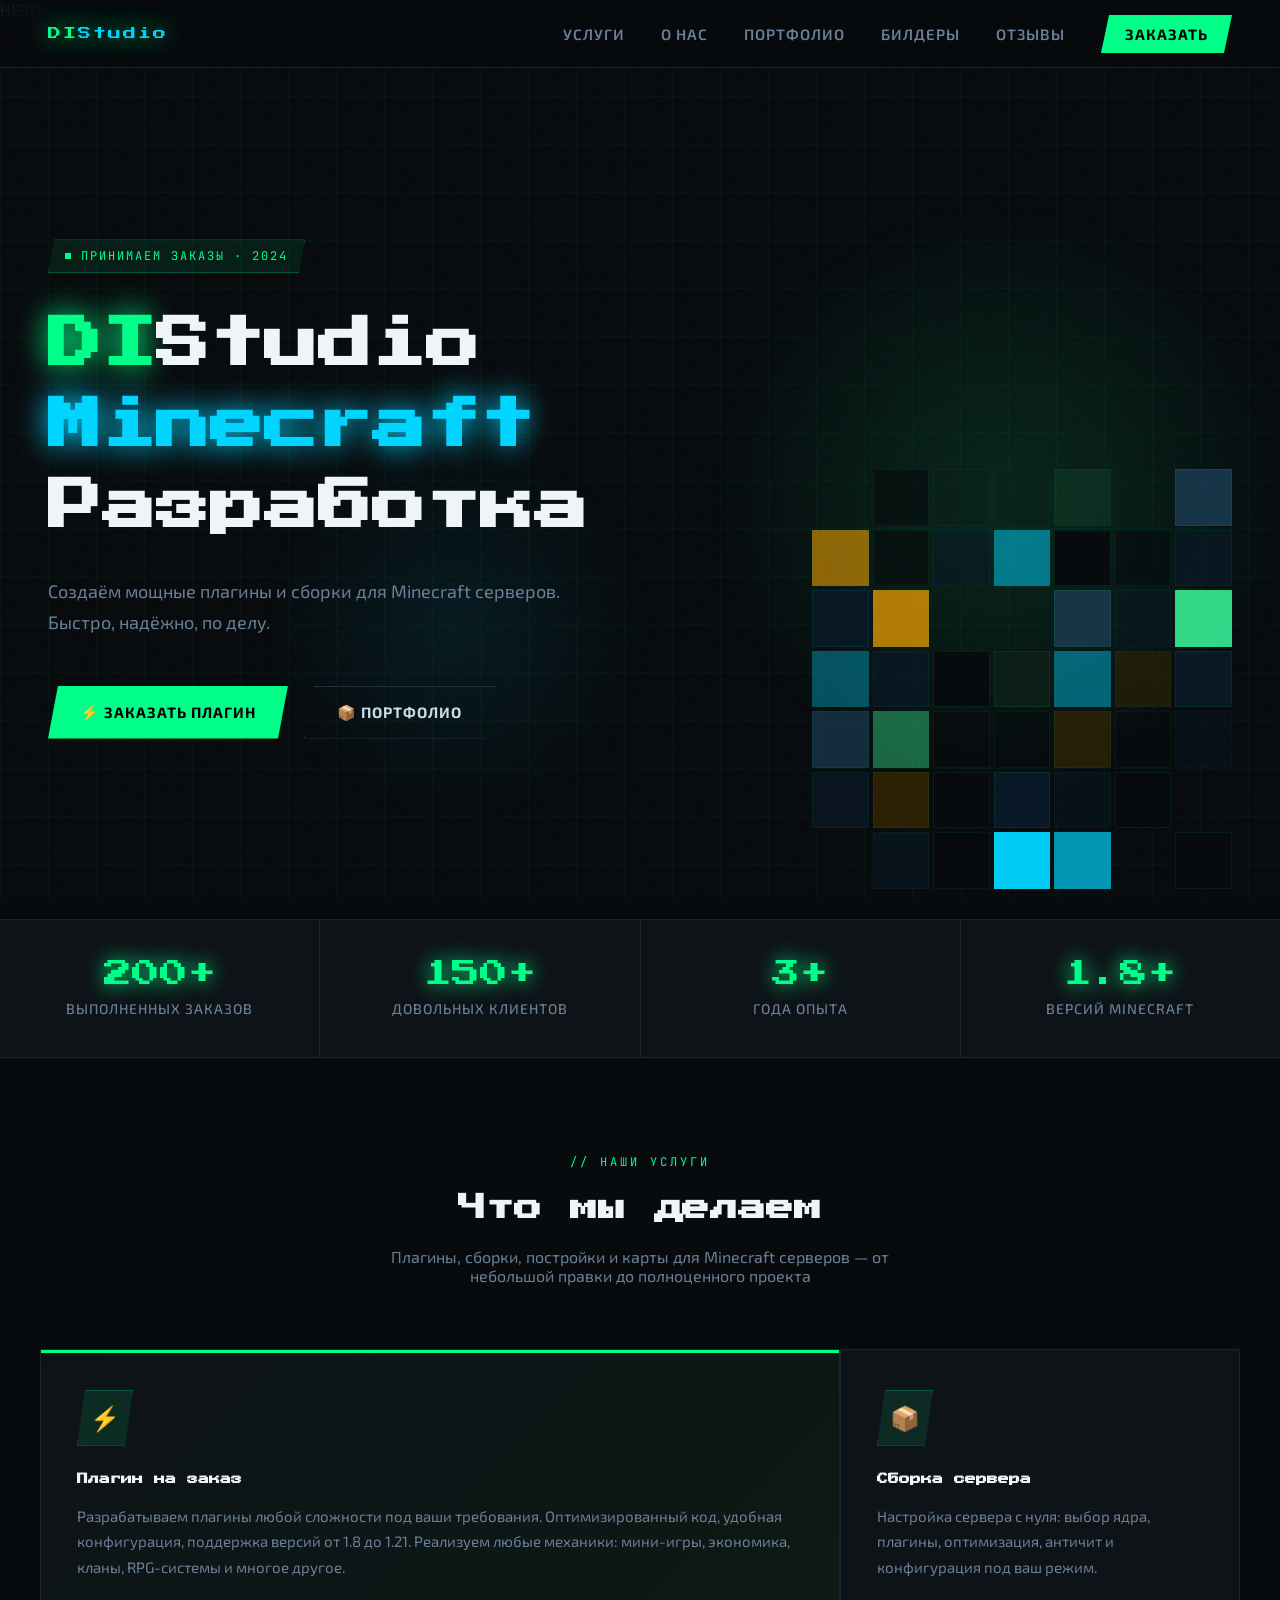
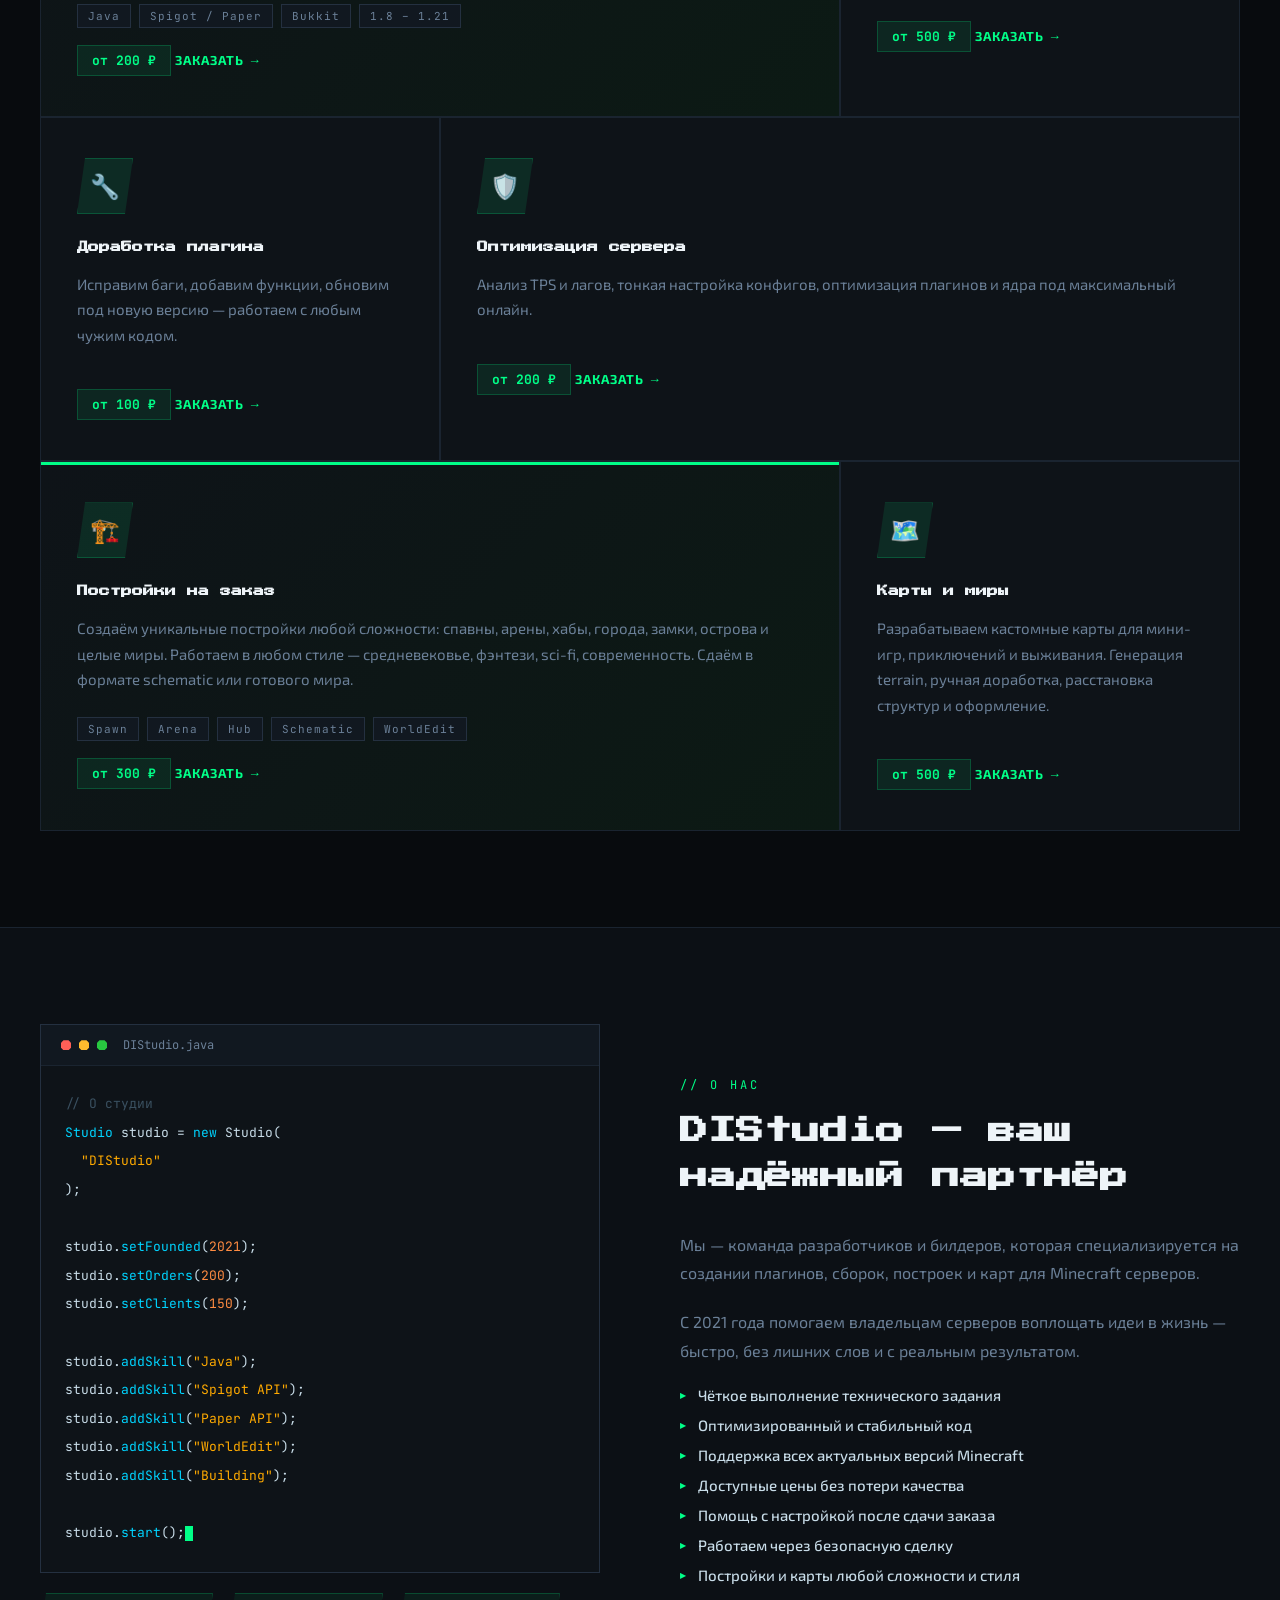
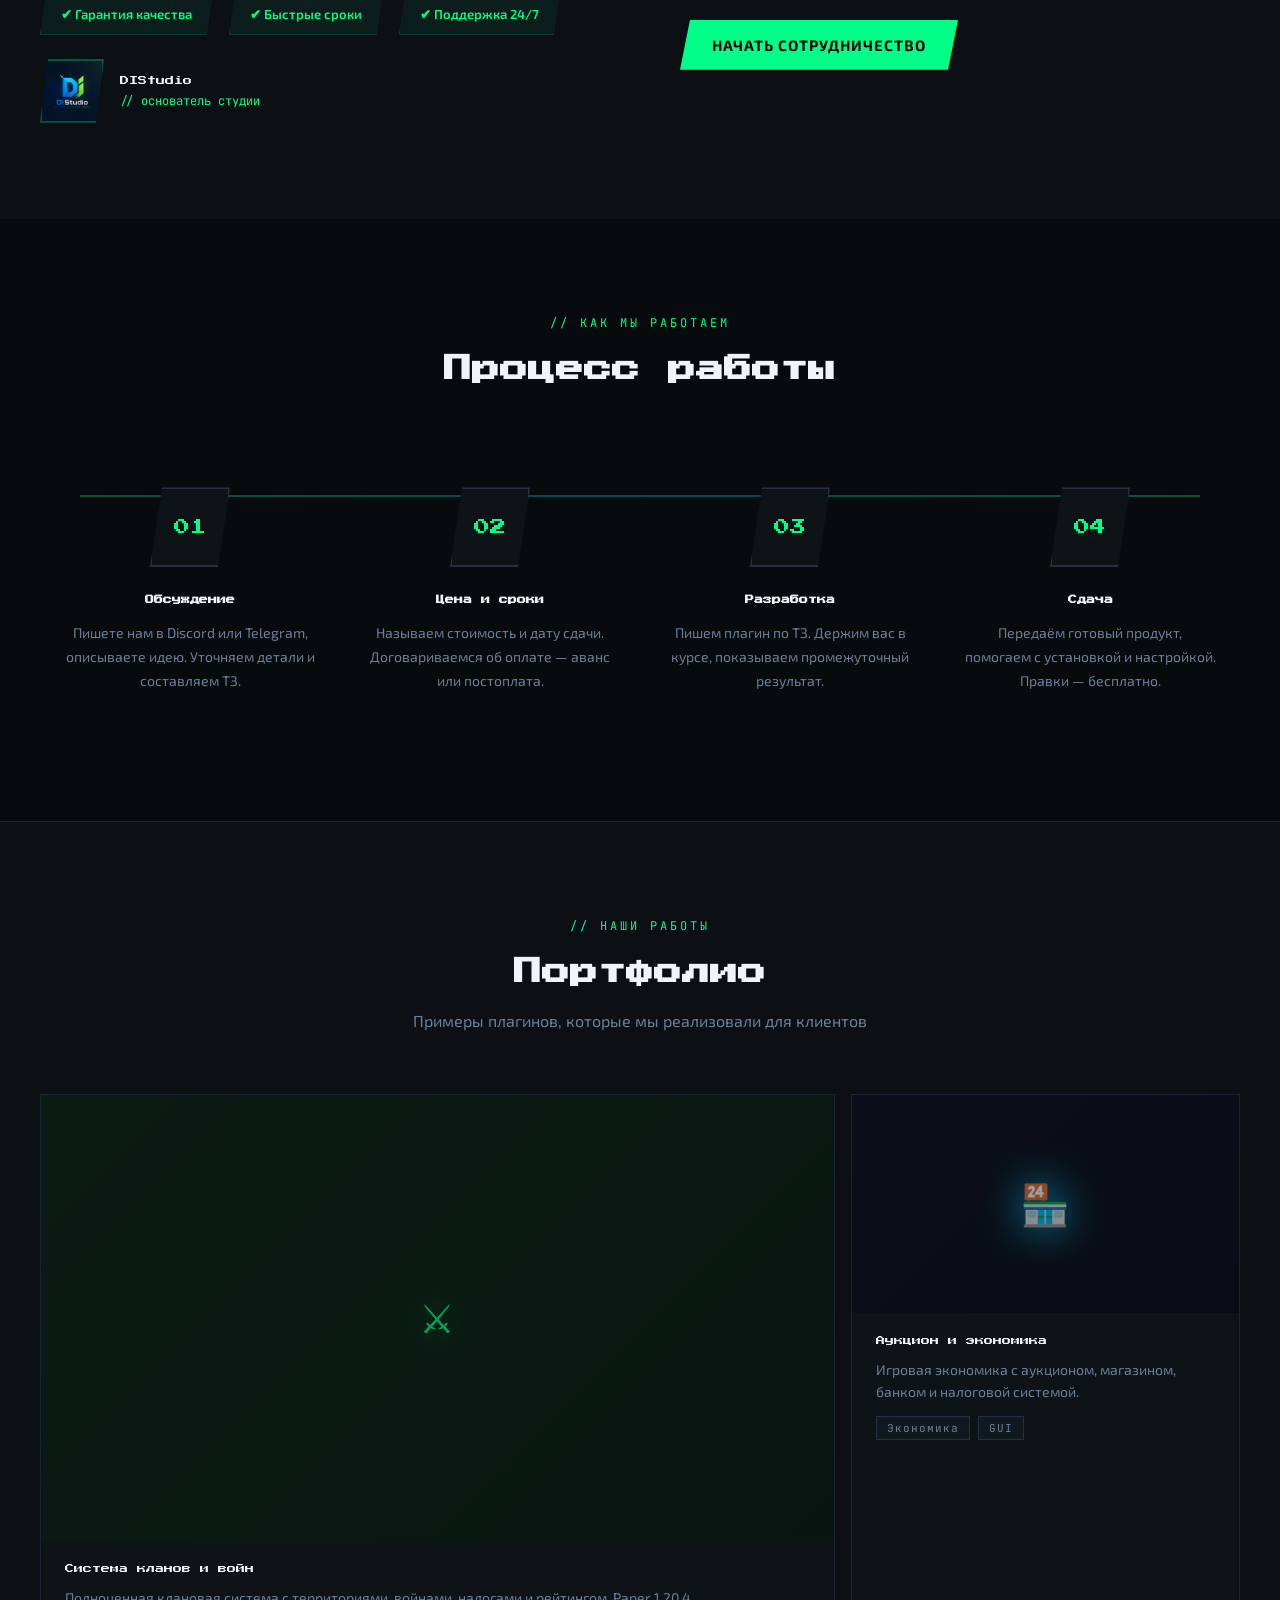
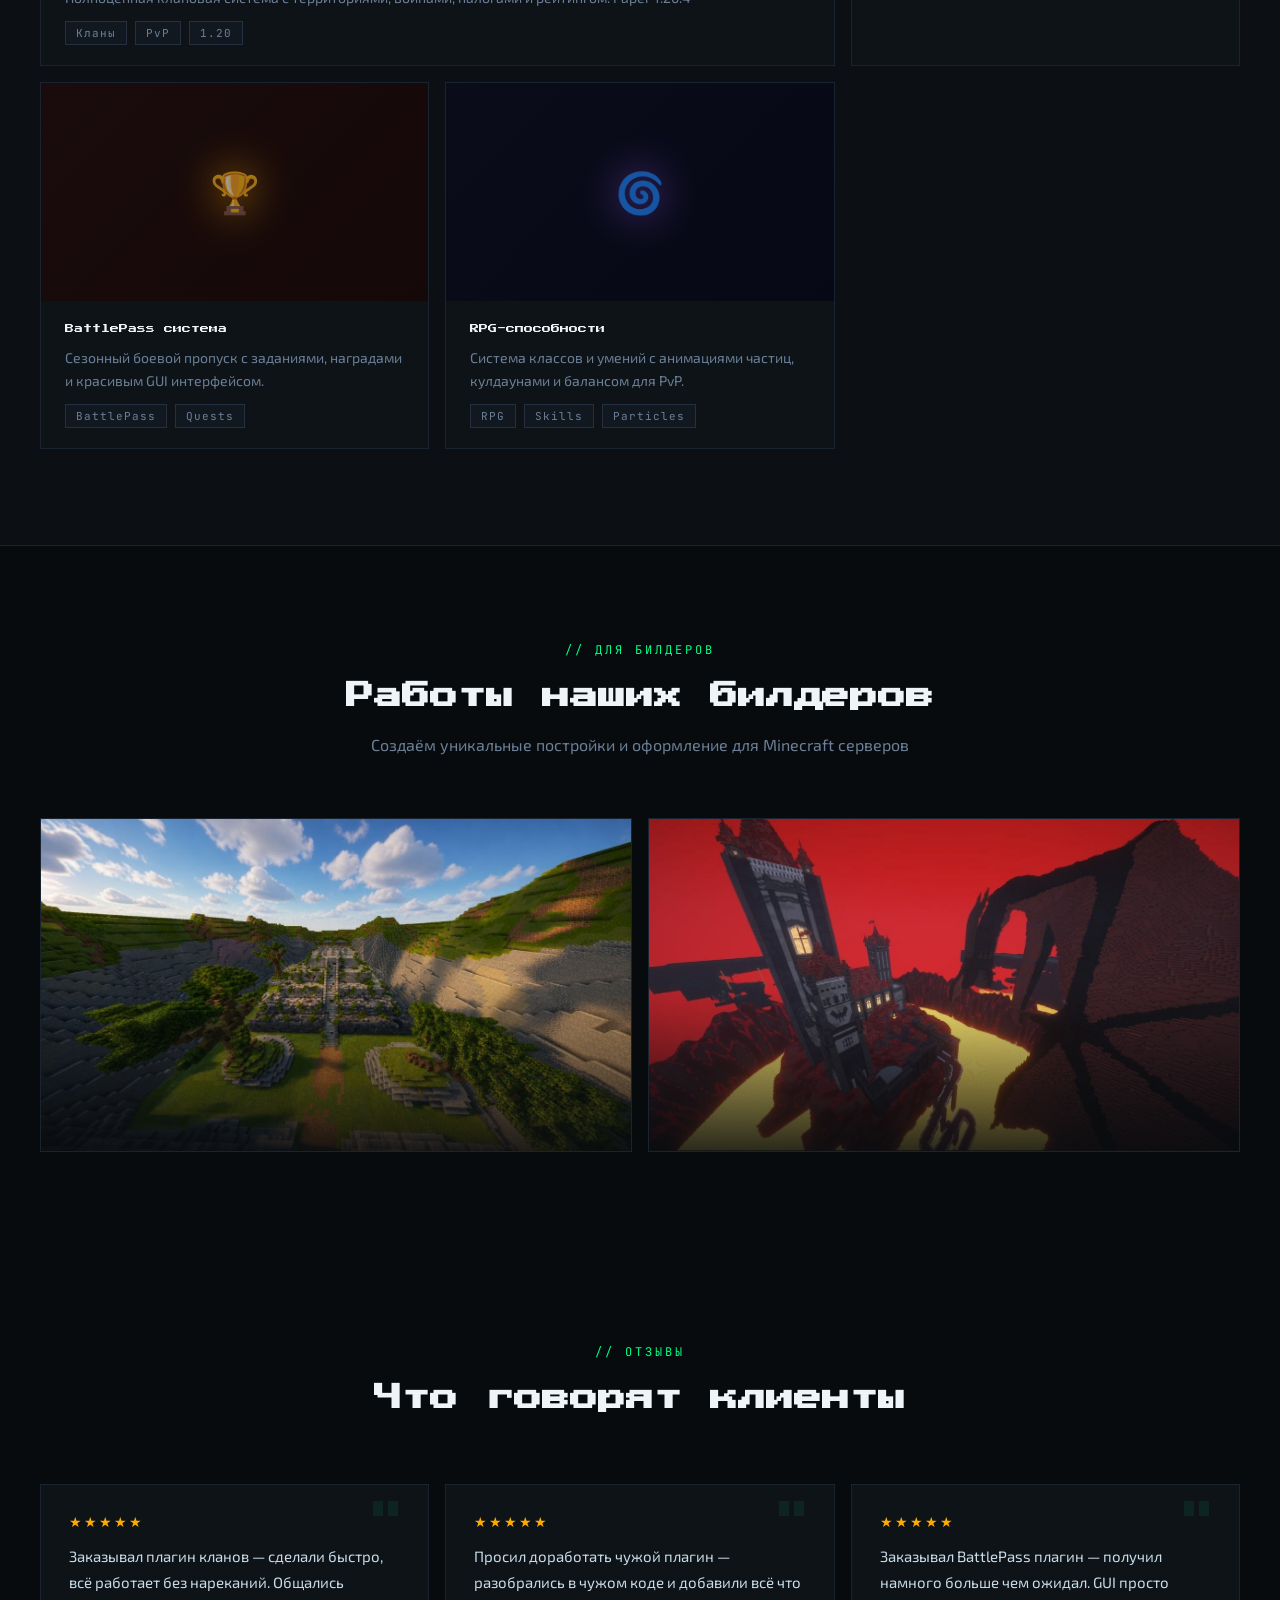
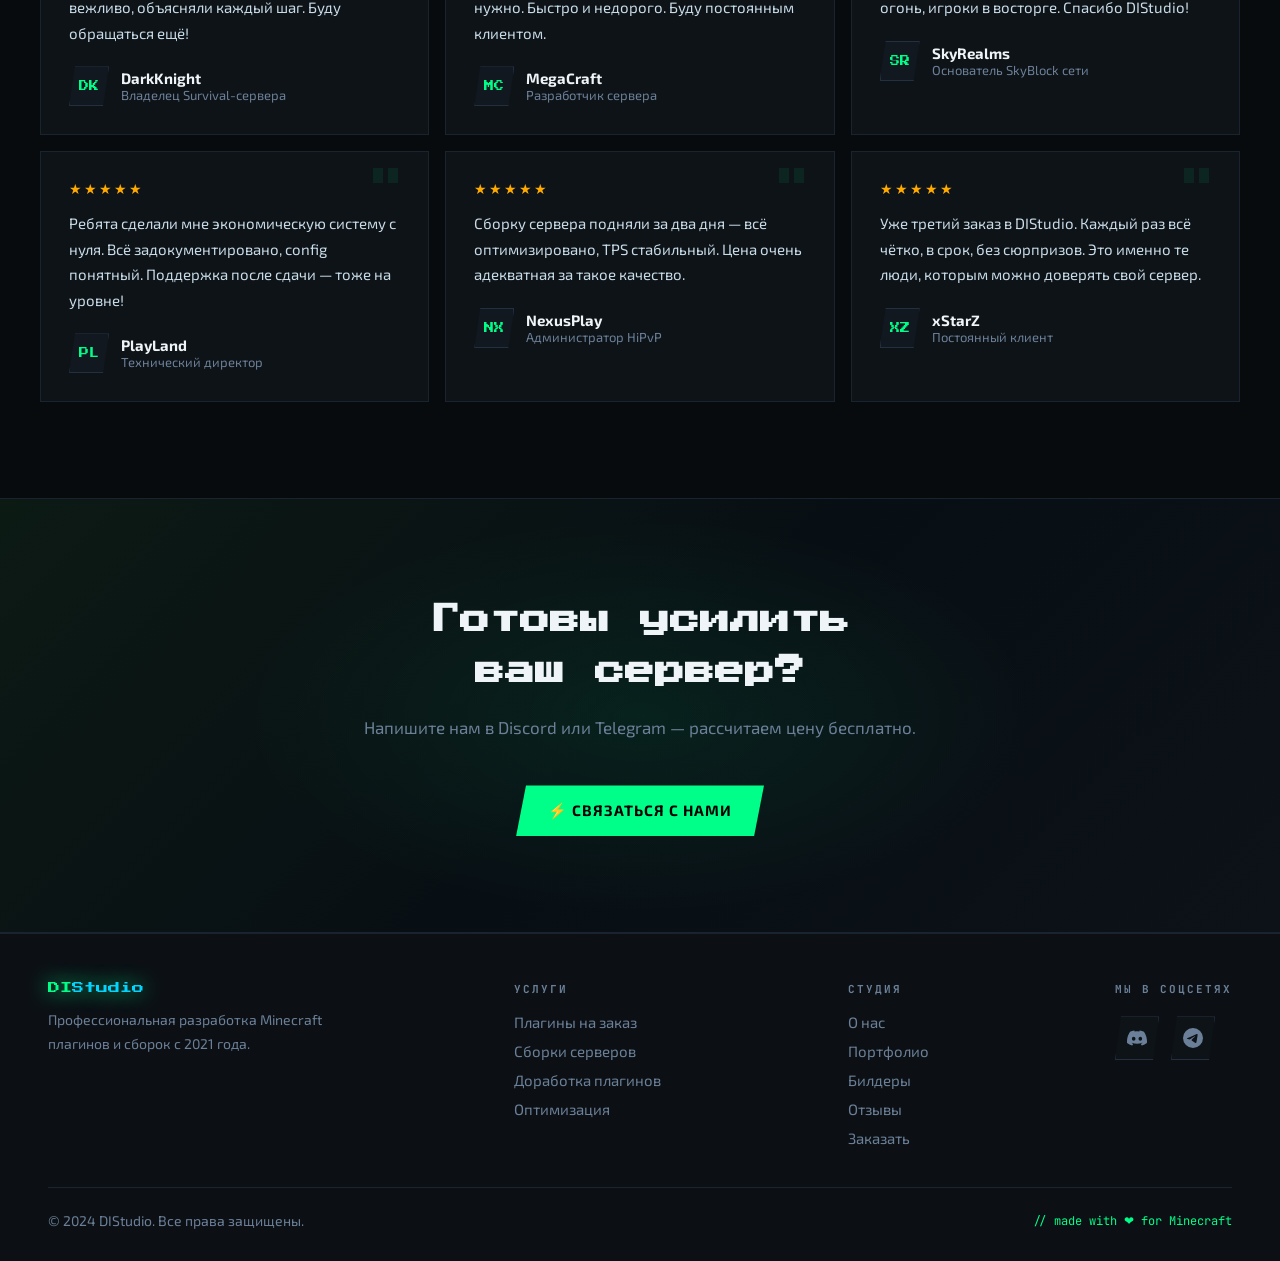
==== commit 1dcd87ae: "Update" ====
--- a/index.html
+++ b/index.html
@@ -328,7 +328,7 @@
   <a href="#" onclick="closeMenu();openModal();return false;">⚡ Заказать</a>
 </div>
 
-<!-- HERO -->
+ HERO -->
 <section class="hero">
   <div class="hero-glow"></div><div class="hero-glow2"></div>
   <div class="hero-content">
@@ -343,7 +343,6 @@
   <div class="hero-visual" id="heroGrid"></div>
 </section>
 
-<!-- STATS -->
 <div class="stats">
   <div class="stat-item"><span class="stat-num">200+</span><span class="stat-label">Выполненных заказов</span></div>
   <div class="stat-item"><span class="stat-num">150+</span><span class="stat-label">Довольных клиентов</span></div>
@@ -351,7 +350,6 @@
   <div class="stat-item"><span class="stat-num">1.8+</span><span class="stat-label">Версий Minecraft</span></div>
 </div>
 
-<!-- SERVICES -->
 <section id="services">
   <div class="container py">
     <div class="section-header reveal">
@@ -408,7 +406,6 @@
   </div>
 </section>
 
-<!-- ABOUT -->
 <section id="about" style="background:var(--bg2);border-top:1px solid var(--border);">
   <div class="container py">
     <div class="about-layout">
@@ -468,7 +465,6 @@
   </div>
 </section>
 
-<!-- PROCESS -->
 <section>
   <div class="container py">
     <div class="section-header reveal">
@@ -484,7 +480,6 @@
   </div>
 </section>
 
-<!-- PORTFOLIO -->
 <section id="portfolio" style="background:var(--bg2);border-top:1px solid var(--border);">
   <div class="container py">
     <div class="section-header reveal">
@@ -529,7 +524,6 @@
   </div>
 </section>
 
-<!-- BUILDERS -->
 <section id="builders" style="background:var(--bg);border-top:1px solid var(--border);">
   <div class="container py">
     <div class="section-header reveal">
@@ -556,7 +550,6 @@
   </div>
 </section>
 
-<!-- REVIEWS -->
 <section id="reviews">
   <div class="container py">
     <div class="section-header reveal">
@@ -574,7 +567,6 @@
   </div>
 </section>
 
-<!-- CTA -->
 <section id="contact" class="cta-section">
   <div class="cta-glow"></div>
   <h2 class="cta-title">Готовы усилить<br>ваш сервер?</h2>
@@ -584,7 +576,6 @@
   </div>
 </section>
 
-<!-- FOOTER -->
 <footer>
   <div class="footer-top">
     <div>
@@ -628,7 +619,6 @@
   </div>
 </footer>
 
-<!-- CONTACT MODAL -->
 <div class="modal-overlay" id="modal" onclick="closeModalOutside(event)">
   <div class="modal">
     <div class="modal-header">
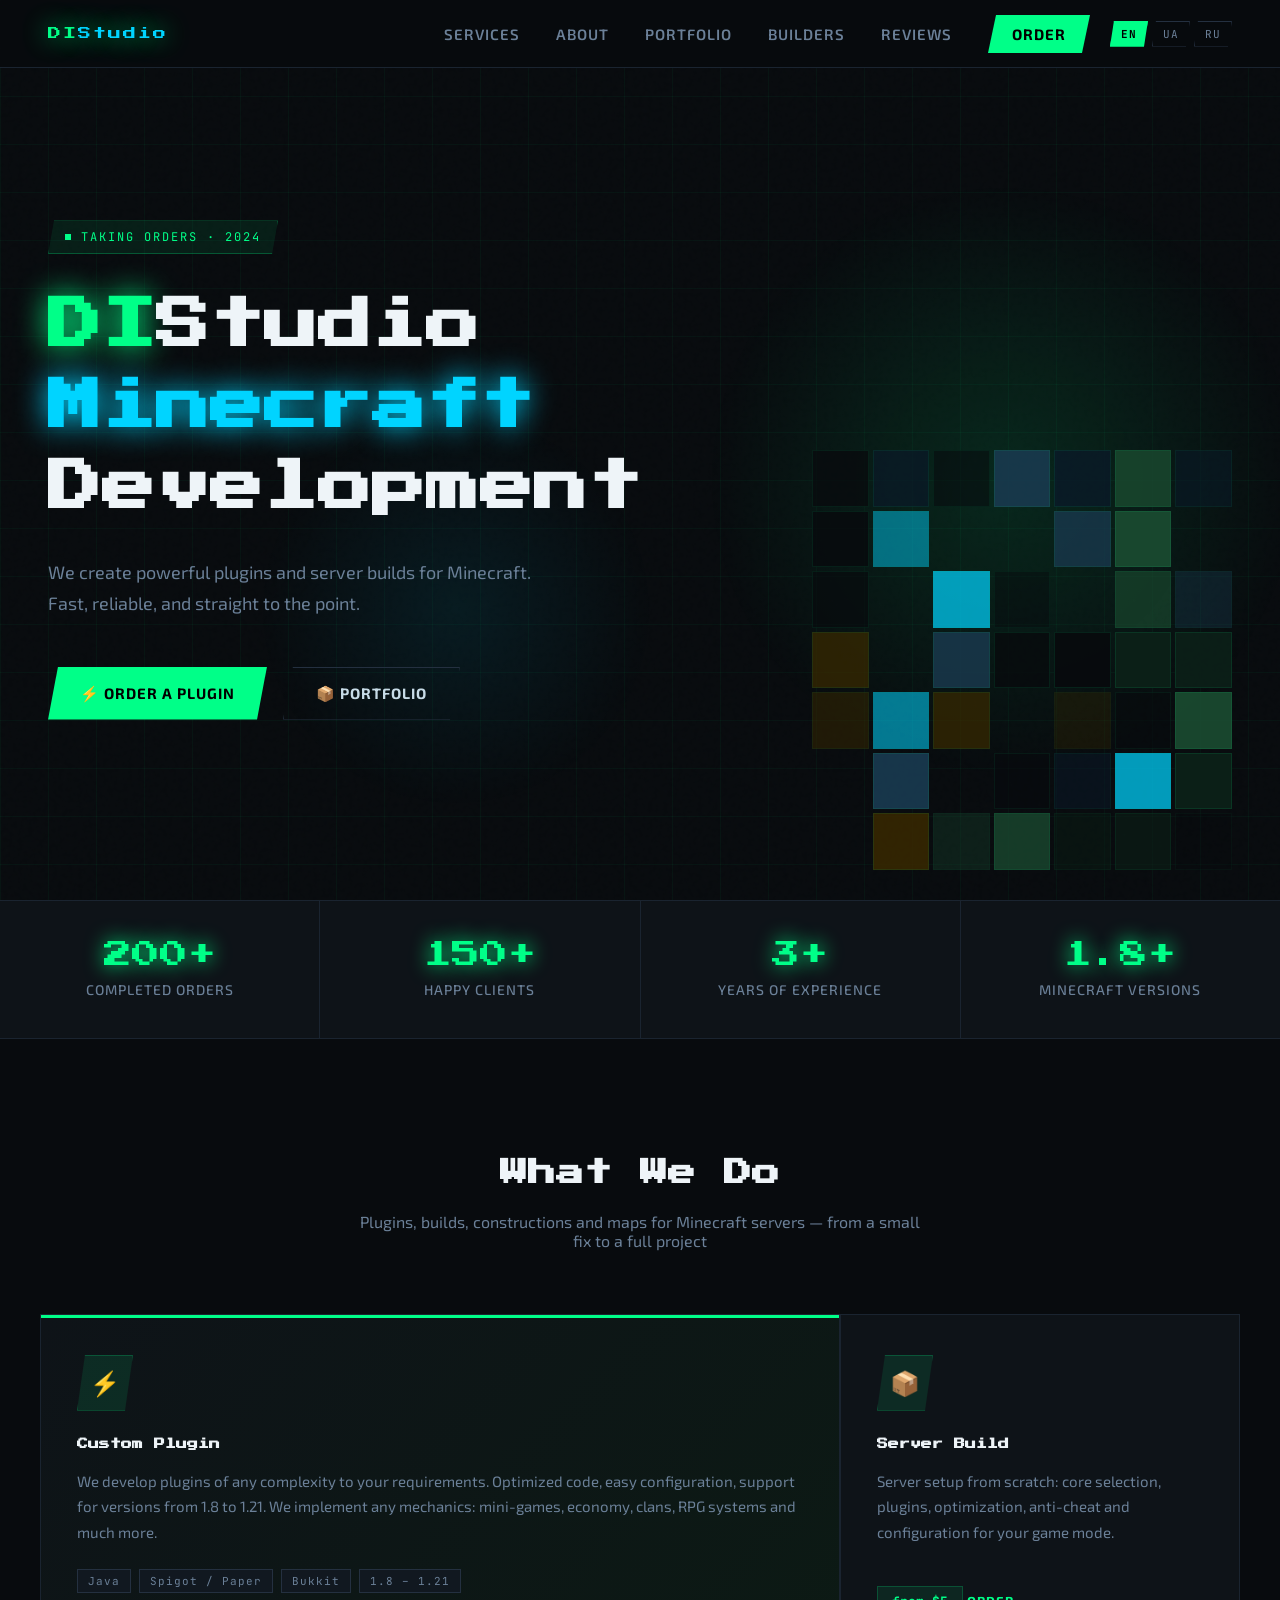
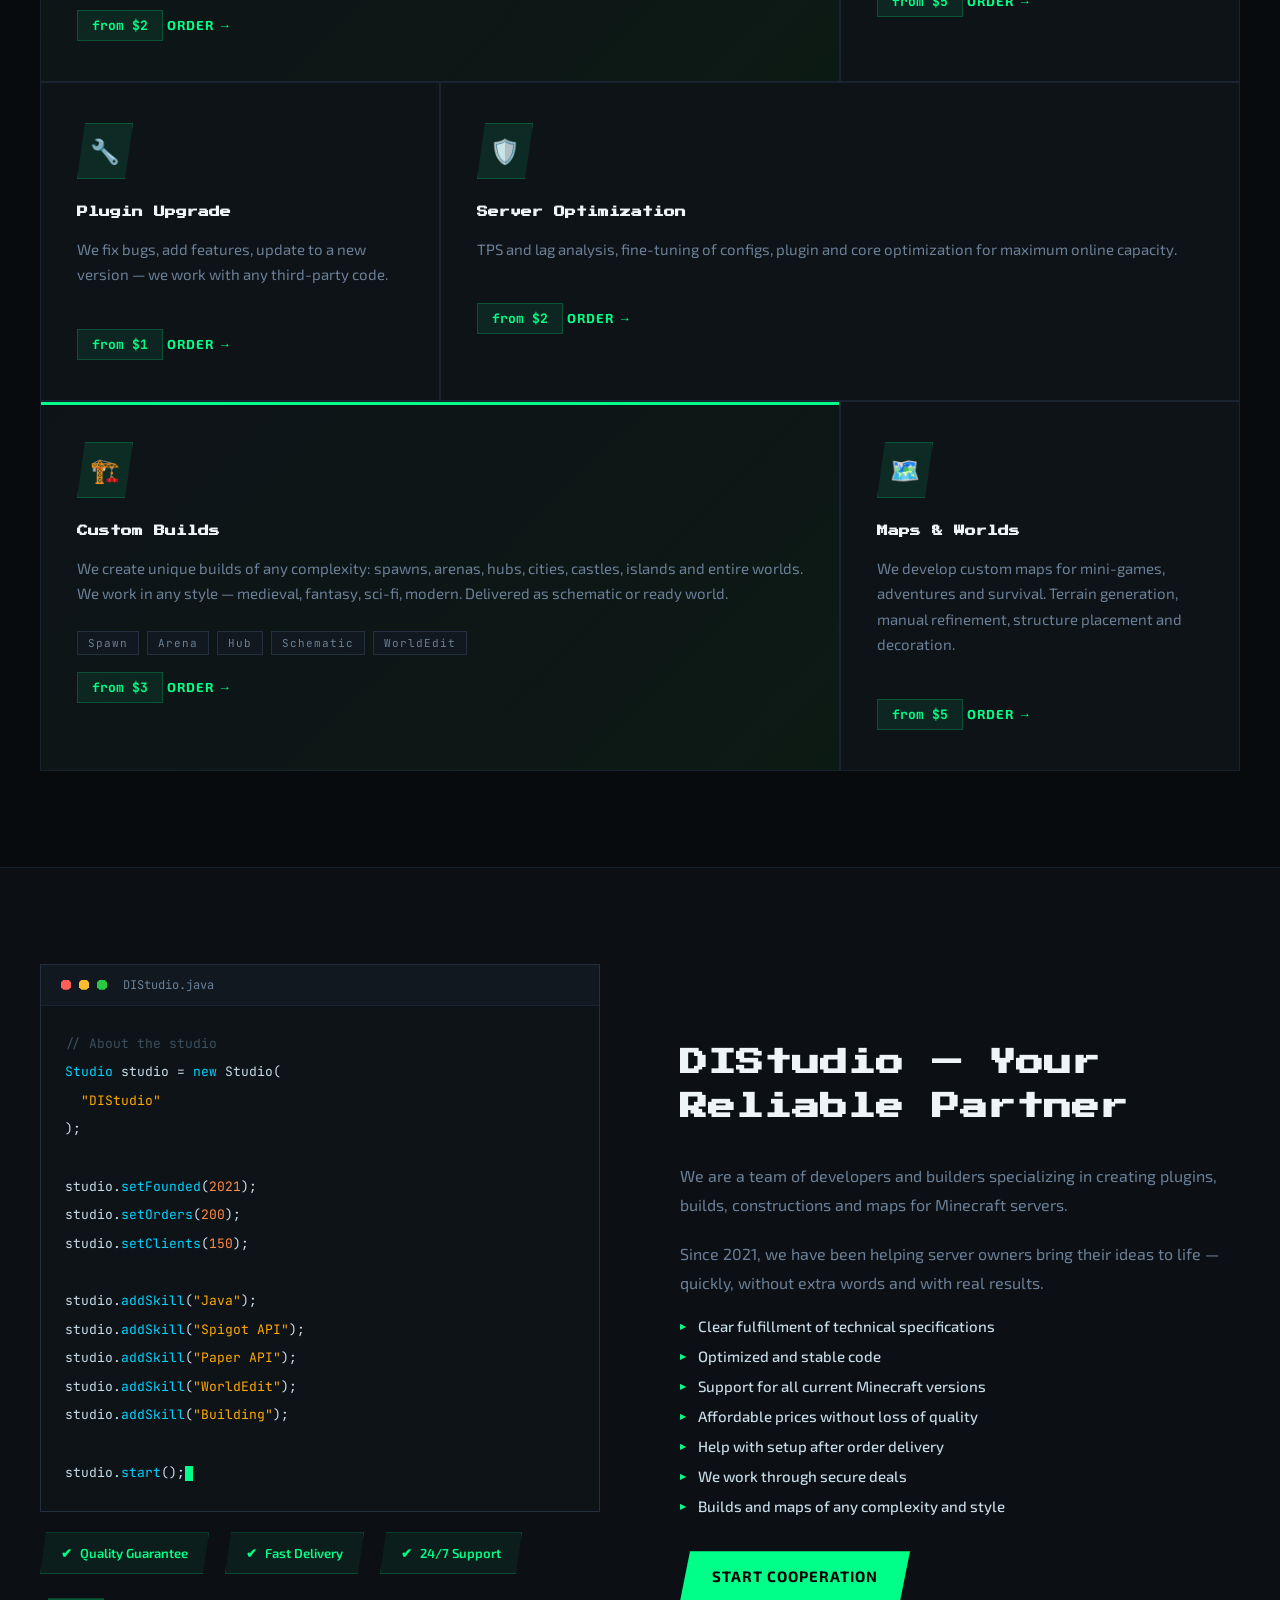
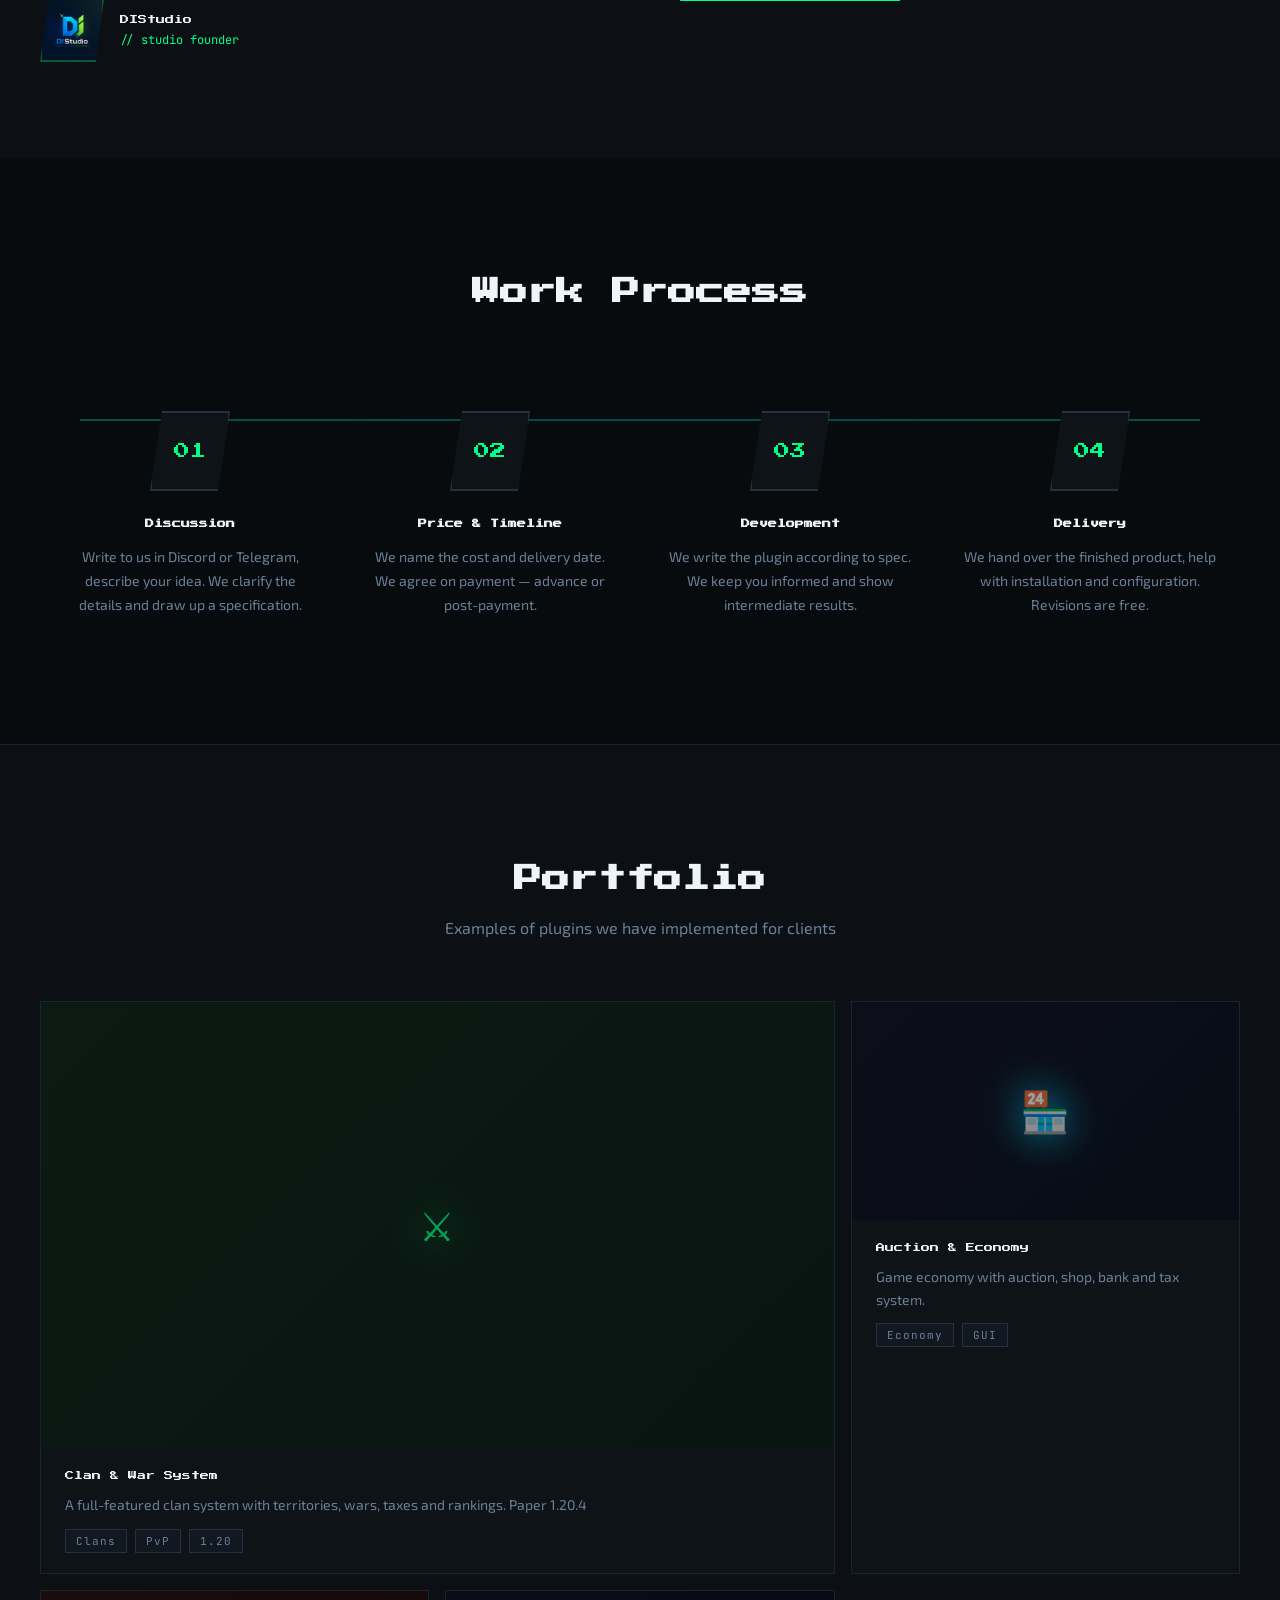
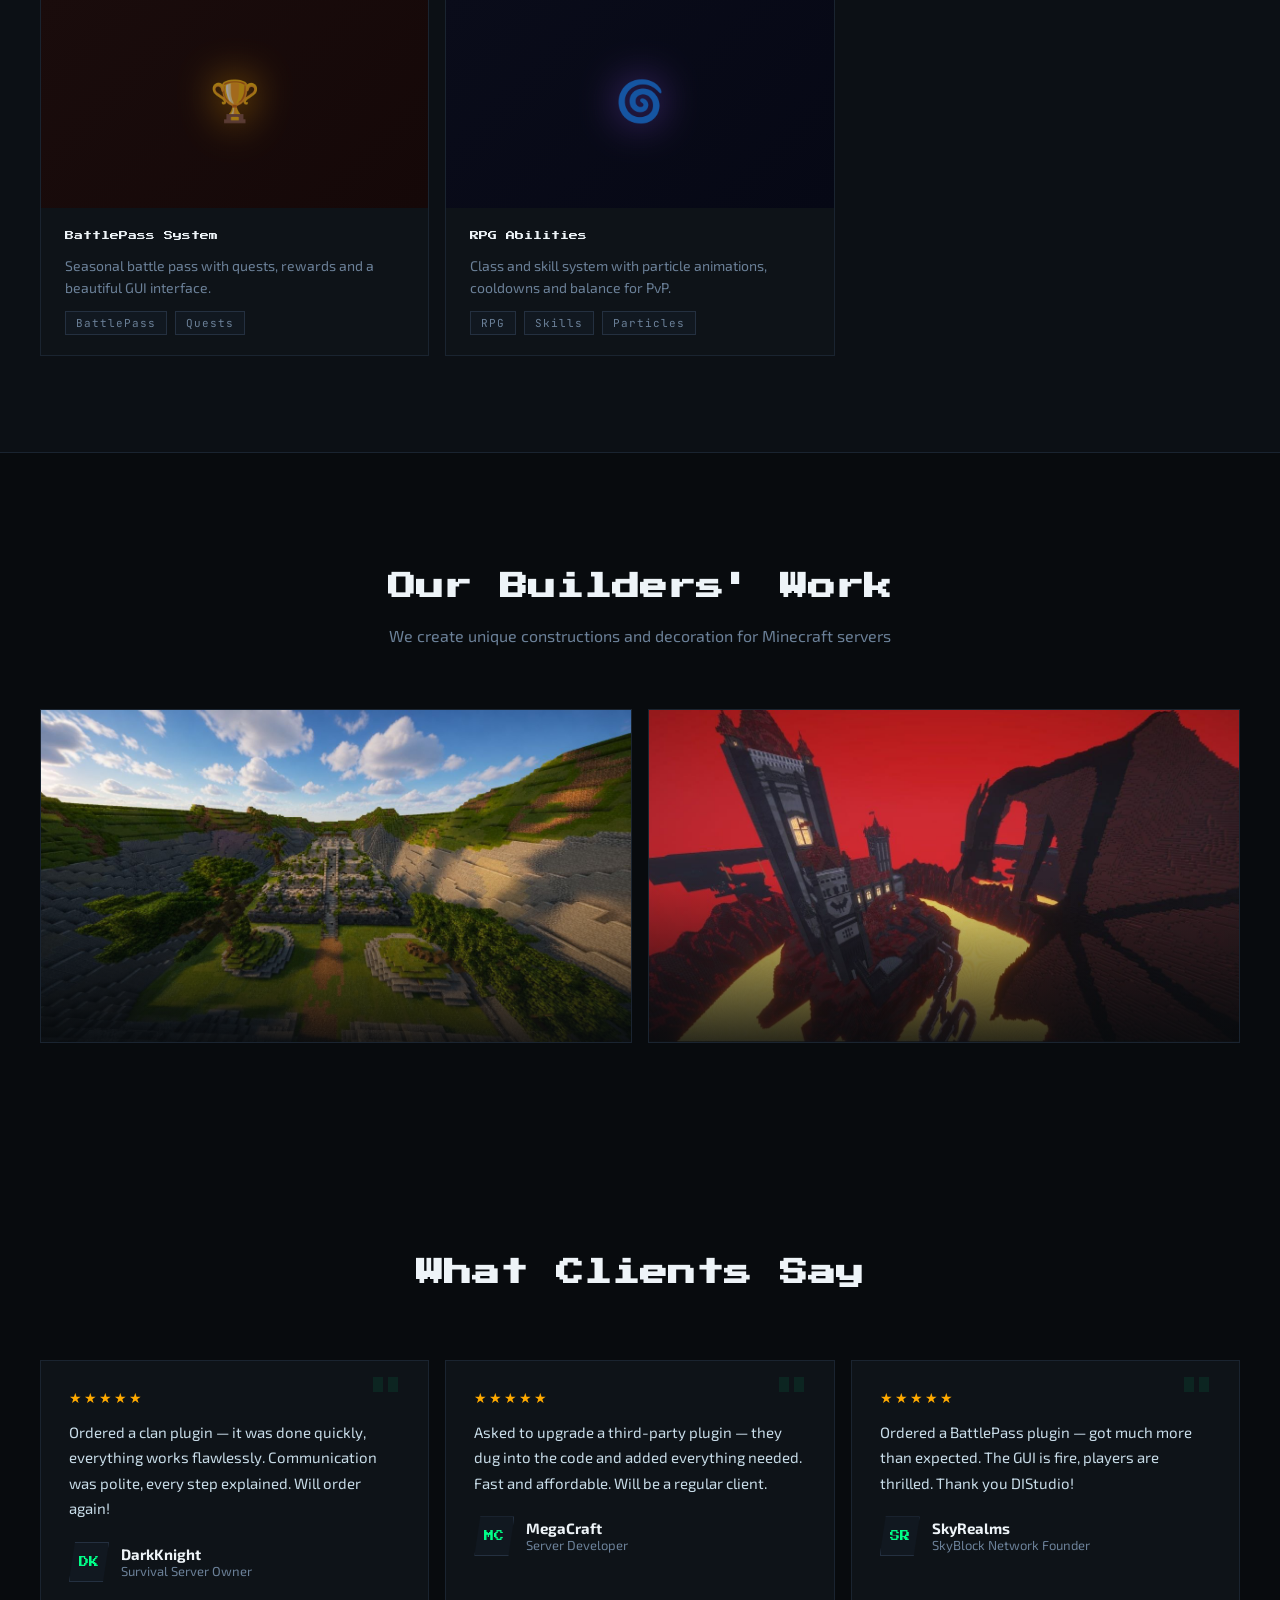
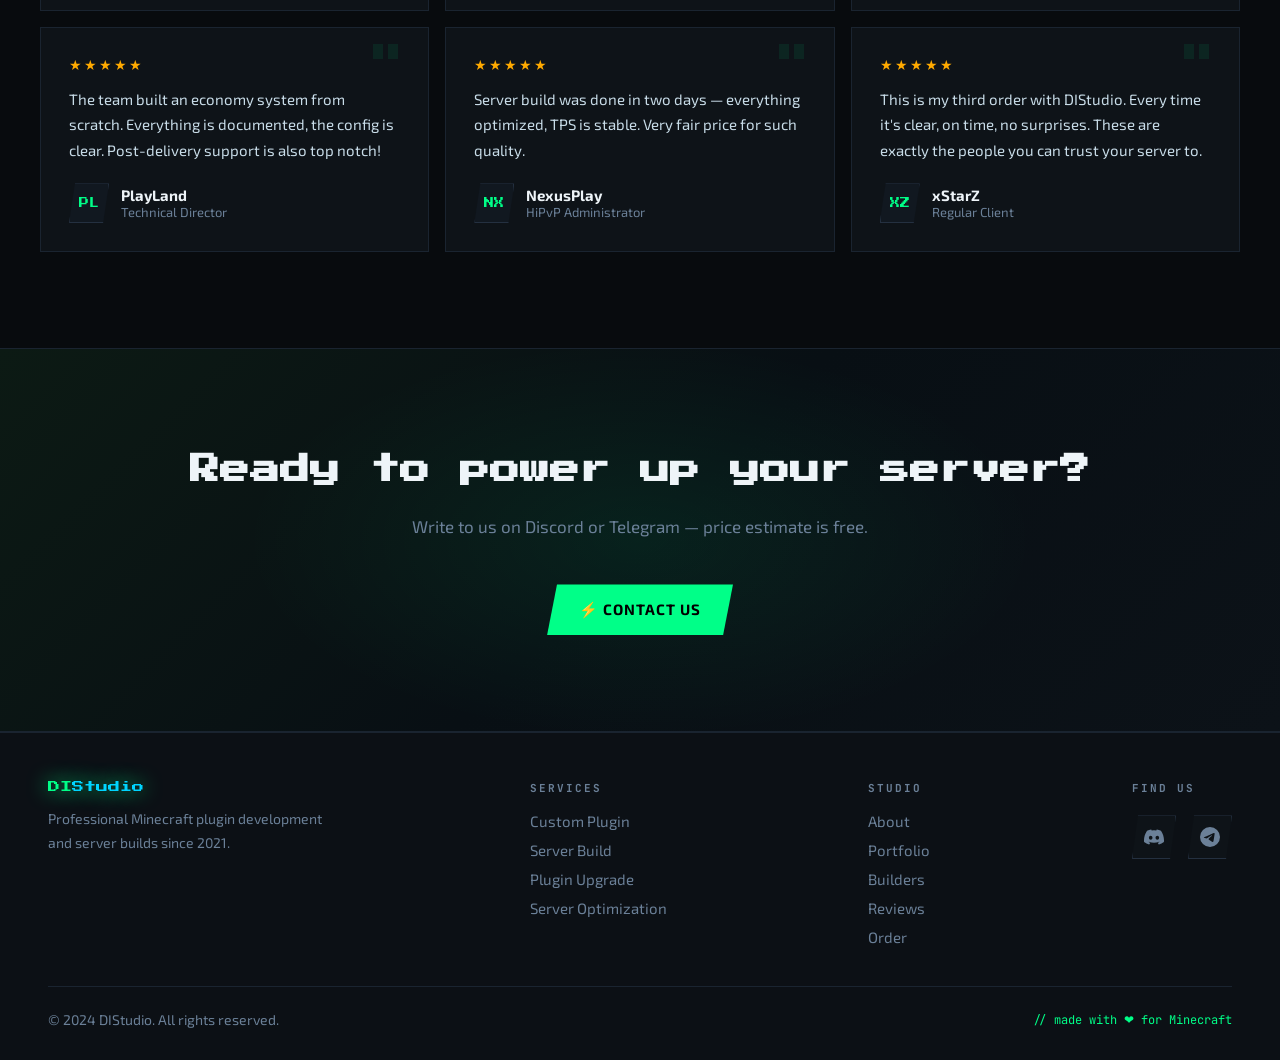
==== commit aa0a528a: "New Language" ====
--- a/index.html
+++ b/index.html
@@ -1,9 +1,9 @@
 <!DOCTYPE html>
-<html lang="ru">
+<html lang="en">
 <head>
 <meta charset="UTF-8">
 <meta name="viewport" content="width=device-width, initial-scale=1.0">
-<title>DIStudio — Разработка Minecraft плагинов</title>
+<title>DIStudio — Minecraft Plugin Development</title>
 <link rel="icon" type="image/jpeg" href="ava.jpg">
 <link rel="apple-touch-icon" href="ava.jpg">
 <link rel="preconnect" href="https://fonts.googleapis.com">
@@ -29,9 +29,16 @@
 @keyframes blockpulse{0%,100%{opacity:.4}50%{opacity:1}}
 @keyframes modalin{from{opacity:0;transform:translateY(20px)}to{opacity:1;transform:translateY(0)}}
 
+/* LANGUAGE SWITCHER */
+.lang-switcher{display:flex;align-items:center;gap:4px;margin-left:20px;}
+.lang-btn{background:none;border:1px solid var(--border2);color:var(--text2);font-family:'JetBrains Mono',monospace;font-size:11px;padding:5px 10px;cursor:pointer;letter-spacing:1px;text-transform:uppercase;transition:all .2s;clip-path:polygon(4px 0%,100% 0%,calc(100% - 4px) 100%,0% 100%);}
+.lang-btn:hover{border-color:var(--green);color:var(--green);}
+.lang-btn.active{background:var(--green);color:#000;border-color:var(--green);font-weight:700;}
+
 nav{position:fixed;top:0;left:0;right:0;z-index:200;display:flex;align-items:center;justify-content:space-between;padding:0 48px;height:68px;background:rgba(8,11,14,.9);backdrop-filter:blur(20px);border-bottom:1px solid var(--border);}
 .nav-logo{font-family:'Press Start 2P',monospace;font-size:13px;color:var(--green);text-shadow:0 0 24px var(--green),0 0 48px rgba(0,255,136,.3);text-decoration:none;letter-spacing:2px;}
 .nav-logo span{color:var(--cyan);}
+.nav-right{display:flex;align-items:center;}
 .nav-links{display:flex;gap:36px;list-style:none;}
 .nav-links a{color:var(--text2);text-decoration:none;font-weight:600;font-size:15px;letter-spacing:1px;text-transform:uppercase;transition:color .2s;position:relative;}
 .nav-links a::after{content:'';position:absolute;bottom:-4px;left:0;right:0;height:2px;background:var(--green);transform:scaleX(0);transition:transform .2s;}
@@ -226,6 +233,8 @@
   nav{padding:0 16px;height:56px;}
   .nav-links{display:none;}
   .nav-logo{font-size:11px;}
+  .lang-switcher{margin-left:10px;}
+  .lang-btn{font-size:10px;padding:4px 7px;}
 
   .hero{padding:80px 16px 48px;min-height:auto;text-align:center;}
   .hero-content{max-width:100%;}
@@ -298,6 +307,7 @@
 .mobile-menu a{color:var(--text2);text-decoration:none;font-weight:600;font-size:15px;letter-spacing:1px;text-transform:uppercase;padding:14px 24px;border-bottom:1px solid var(--border);transition:color .2s,background .2s;}
 .mobile-menu a:last-child{border-bottom:none;margin:12px 16px 0;background:var(--green);color:#000;text-align:center;font-weight:700;clip-path:polygon(8px 0%,100% 0%,calc(100% - 8px) 100%,0% 100%);}
 .mobile-menu a:hover{color:var(--green);background:rgba(0,255,136,.04);}
+.mobile-lang{display:flex;gap:6px;padding:14px 24px;border-bottom:1px solid var(--border);}
 @media(max-width:768px){.burger{display:flex;}}
 </style>
 </head>
@@ -307,100 +317,111 @@
 
 <nav>
   <a href="#" class="nav-logo">DI<span>Studio</span></a>
-  <ul class="nav-links">
-    <li><a href="#services">Услуги</a></li>
-    <li><a href="#about">О нас</a></li>
-    <li><a href="#portfolio">Портфолио</a></li>
-    <li><a href="#builders">Билдеры</a></li>
-    <li><a href="#reviews">Отзывы</a></li>
-    <li><a href="#" class="nav-cta" onclick="openModal();return false;">Заказать</a></li>
-  </ul>
-  <button class="burger" id="burger" onclick="toggleMenu()" aria-label="Меню">
+  <div class="nav-right">
+    <ul class="nav-links">
+      <li><a href="#services" data-i18n="nav.services"></a></li>
+      <li><a href="#about" data-i18n="nav.about"></a></li>
+      <li><a href="#portfolio" data-i18n="nav.portfolio"></a></li>
+      <li><a href="#builders" data-i18n="nav.builders"></a></li>
+      <li><a href="#reviews" data-i18n="nav.reviews"></a></li>
+      <li><a href="#" class="nav-cta" onclick="openModal();return false;" data-i18n="nav.order"></a></li>
+    </ul>
+    <div class="lang-switcher">
+      <button class="lang-btn" onclick="setLang('en')">EN</button>
+      <button class="lang-btn" onclick="setLang('ua')">UA</button>
+      <button class="lang-btn" onclick="setLang('ru')">RU</button>
+    </div>
+  </div>
+  <button class="burger" id="burger" onclick="toggleMenu()" aria-label="Menu">
     <span></span><span></span><span></span>
   </button>
 </nav>
+
 <div class="mobile-menu" id="mobileMenu">
-  <a href="#services" onclick="closeMenu()">Услуги</a>
-  <a href="#about" onclick="closeMenu()">О нас</a>
-  <a href="#portfolio" onclick="closeMenu()">Портфолио</a>
-  <a href="#builders" onclick="closeMenu()">Билдеры</a>
-  <a href="#reviews" onclick="closeMenu()">Отзывы</a>
-  <a href="#" onclick="closeMenu();openModal();return false;">⚡ Заказать</a>
+  <div class="mobile-lang">
+    <button class="lang-btn" onclick="setLang('en');closeMenu()">EN</button>
+    <button class="lang-btn" onclick="setLang('ua');closeMenu()">UA</button>
+    <button class="lang-btn" onclick="setLang('ru');closeMenu()">RU</button>
+  </div>
+  <a href="#services" onclick="closeMenu()" data-i18n="nav.services"></a>
+  <a href="#about" onclick="closeMenu()" data-i18n="nav.about"></a>
+  <a href="#portfolio" onclick="closeMenu()" data-i18n="nav.portfolio"></a>
+  <a href="#builders" onclick="closeMenu()" data-i18n="nav.builders"></a>
+  <a href="#reviews" onclick="closeMenu()" data-i18n="nav.reviews"></a>
+  <a href="#" onclick="closeMenu();openModal();return false;" data-i18n="nav.order_icon"></a>
 </div>
-
- HERO -->
 <section class="hero">
   <div class="hero-glow"></div><div class="hero-glow2"></div>
   <div class="hero-content">
-    <div class="hero-badge"><div class="hero-badge-dot"></div>Принимаем заказы · 2024</div>
-    <h1 class="hero-title"><span class="accent">DI</span>Studio<br><span class="accent2">Minecraft</span><br>Разработка</h1>
-    <p class="hero-sub">Создаём мощные плагины и сборки для Minecraft серверов. Быстро, надёжно, по делу.</p>
+    <div class="hero-badge"><div class="hero-badge-dot"></div><span data-i18n="hero.badge"></span></div>
+    <h1 class="hero-title"><span class="accent">DI</span>Studio<br><span class="accent2">Minecraft</span><br><span data-i18n="hero.title"></span></h1>
+    <p class="hero-sub" data-i18n="hero.sub"></p>
     <div class="hero-btns">
-      <button class="btn btn-primary" onclick="openModal()">⚡ Заказать плагин</button>
-      <a href="#portfolio" class="btn btn-secondary">📦 Портфолио</a>
+      <button class="btn btn-primary" onclick="openModal()" data-i18n="hero.btn_order"></button>
+      <a href="#portfolio" class="btn btn-secondary" data-i18n="hero.btn_portfolio"></a>
     </div>
   </div>
   <div class="hero-visual" id="heroGrid"></div>
 </section>
 
 <div class="stats">
-  <div class="stat-item"><span class="stat-num">200+</span><span class="stat-label">Выполненных заказов</span></div>
-  <div class="stat-item"><span class="stat-num">150+</span><span class="stat-label">Довольных клиентов</span></div>
-  <div class="stat-item"><span class="stat-num">3+</span><span class="stat-label">Года опыта</span></div>
-  <div class="stat-item"><span class="stat-num">1.8+</span><span class="stat-label">Версий Minecraft</span></div>
+  <div class="stat-item"><span class="stat-num">200+</span><span class="stat-label" data-i18n="stats.orders"></span></div>
+  <div class="stat-item"><span class="stat-num">150+</span><span class="stat-label" data-i18n="stats.clients"></span></div>
+  <div class="stat-item"><span class="stat-num">3+</span><span class="stat-label" data-i18n="stats.years"></span></div>
+  <div class="stat-item"><span class="stat-num">1.8+</span><span class="stat-label" data-i18n="stats.versions"></span></div>
 </div>
 
 <section id="services">
   <div class="container py">
     <div class="section-header reveal">
-      <span class="section-tag">// наши услуги</span>
-      <h2 class="section-title">Что мы делаем</h2>
-      <p class="section-desc">Плагины, сборки, постройки и карты для Minecraft серверов — от небольшой правки до полноценного проекта</p>
+      <span class="section-tag" data-i18n="services.tag"></span>
+      <h2 class="section-title" data-i18n="services.title"></h2>
+      <p class="section-desc" data-i18n="services.desc"></p>
     </div>
     <div class="services-grid reveal">
       <div class="service-card featured">
         <div class="service-icon">⚡</div>
-        <h3 class="service-title">Плагин на заказ</h3>
-        <p class="service-desc">Разрабатываем плагины любой сложности под ваши требования. Оптимизированный код, удобная конфигурация, поддержка версий от 1.8 до 1.21. Реализуем любые механики: мини-игры, экономика, кланы, RPG-системы и многое другое.</p>
+        <h3 class="service-title" data-i18n="s1.title"></h3>
+        <p class="service-desc" data-i18n="s1.desc"></p>
         <div class="service-tags"><span class="tag">Java</span><span class="tag">Spigot / Paper</span><span class="tag">Bukkit</span><span class="tag">1.8 – 1.21</span></div>
-        <div class="service-price">от 200 ₽</div>
-        <button class="service-link" onclick="openModal()">Заказать →</button>
+        <div class="service-price" data-i18n="s1.price"></div>
+        <button class="service-link" onclick="openModal()" data-i18n="service.order"></button>
       </div>
       <div class="service-card">
         <div class="service-icon">📦</div>
-        <h3 class="service-title">Сборка сервера</h3>
-        <p class="service-desc">Настройка сервера с нуля: выбор ядра, плагины, оптимизация, античит и конфигурация под ваш режим.</p>
-        <div class="service-price">от 500 ₽</div>
-        <button class="service-link" onclick="openModal()">Заказать →</button>
+        <h3 class="service-title" data-i18n="s2.title"></h3>
+        <p class="service-desc" data-i18n="s2.desc"></p>
+        <div class="service-price" data-i18n="s2.price"></div>
+        <button class="service-link" onclick="openModal()" data-i18n="service.order"></button>
       </div>
       <div class="service-card">
         <div class="service-icon">🔧</div>
-        <h3 class="service-title">Доработка плагина</h3>
-        <p class="service-desc">Исправим баги, добавим функции, обновим под новую версию — работаем с любым чужим кодом.</p>
-        <div class="service-price">от 100 ₽</div>
-        <button class="service-link" onclick="openModal()">Заказать →</button>
+        <h3 class="service-title" data-i18n="s3.title"></h3>
+        <p class="service-desc" data-i18n="s3.desc"></p>
+        <div class="service-price" data-i18n="s3.price"></div>
+        <button class="service-link" onclick="openModal()" data-i18n="service.order"></button>
       </div>
       <div class="service-card">
         <div class="service-icon">🛡️</div>
-        <h3 class="service-title">Оптимизация сервера</h3>
-        <p class="service-desc">Анализ TPS и лагов, тонкая настройка конфигов, оптимизация плагинов и ядра под максимальный онлайн.</p>
-        <div class="service-price">от 200 ₽</div>
-        <button class="service-link" onclick="openModal()">Заказать →</button>
+        <h3 class="service-title" data-i18n="s4.title"></h3>
+        <p class="service-desc" data-i18n="s4.desc"></p>
+        <div class="service-price" data-i18n="s4.price"></div>
+        <button class="service-link" onclick="openModal()" data-i18n="service.order"></button>
       </div>
       <div class="service-card featured">
         <div class="service-icon">🏗️</div>
-        <h3 class="service-title">Постройки на заказ</h3>
-        <p class="service-desc">Создаём уникальные постройки любой сложности: спавны, арены, хабы, города, замки, острова и целые миры. Работаем в любом стиле — средневековье, фэнтези, sci-fi, современность. Сдаём в формате schematic или готового мира.</p>
+        <h3 class="service-title" data-i18n="s5.title"></h3>
+        <p class="service-desc" data-i18n="s5.desc"></p>
         <div class="service-tags"><span class="tag">Spawn</span><span class="tag">Arena</span><span class="tag">Hub</span><span class="tag">Schematic</span><span class="tag">WorldEdit</span></div>
-        <div class="service-price">от 300 ₽</div>
-        <button class="service-link" onclick="openModal()">Заказать →</button>
+        <div class="service-price" data-i18n="s5.price"></div>
+        <button class="service-link" onclick="openModal()" data-i18n="service.order"></button>
       </div>
       <div class="service-card">
         <div class="service-icon">🗺️</div>
-        <h3 class="service-title">Карты и миры</h3>
-        <p class="service-desc">Разрабатываем кастомные карты для мини-игр, приключений и выживания. Генерация terrain, ручная доработка, расстановка структур и оформление.</p>
-        <div class="service-price">от 500 ₽</div>
-        <button class="service-link" onclick="openModal()">Заказать →</button>
+        <h3 class="service-title" data-i18n="s6.title"></h3>
+        <p class="service-desc" data-i18n="s6.desc"></p>
+        <div class="service-price" data-i18n="s6.price"></div>
+        <button class="service-link" onclick="openModal()" data-i18n="service.order"></button>
       </div>
     </div>
   </div>
@@ -416,7 +437,7 @@
             <span class="terminal-title">DIStudio.java</span>
           </div>
           <div class="terminal-body">
-            <span class="t-comment">// О студии</span><br>
+            <span class="t-comment">// <span data-i18n="terminal.comment"></span></span><br>
             <span class="t-key">Studio</span> studio = <span class="t-key">new</span> Studio(<br>
             &nbsp;&nbsp;<span class="t-str">"DIStudio"</span><br>);<br><br>
             studio.<span class="t-key">setFounded</span>(<span class="t-num">2021</span>);<br>
@@ -431,35 +452,35 @@
           </div>
         </div>
         <div class="about-badge-row">
-          <div class="about-badge">✔ Гарантия качества</div>
-          <div class="about-badge">✔ Быстрые сроки</div>
-          <div class="about-badge">✔ Поддержка 24/7</div>
+          <div class="about-badge">✔ <span data-i18n="about.badge1"></span></div>
+          <div class="about-badge">✔ <span data-i18n="about.badge2"></span></div>
+          <div class="about-badge">✔ <span data-i18n="about.badge3"></span></div>
         </div>
         <div class="about-avatar-wrap" style="margin-top:24px;display:flex;align-items:center;gap:16px;">
           <img src="ava.jpg" alt="DIStudio" style="width:64px;height:64px;object-fit:cover;clip-path:polygon(8px 0%,100% 0%,calc(100% - 8px) 100%,0% 100%);border:2px solid rgba(0,255,136,.3);">
           <div>
             <div style="font-family:'Press Start 2P',monospace;font-size:9px;color:var(--white);line-height:1.8;">DIStudio</div>
-            <div style="font-family:'JetBrains Mono',monospace;font-size:12px;color:var(--green);margin-top:4px;">// основатель студии</div>
+            <div style="font-family:'JetBrains Mono',monospace;font-size:12px;color:var(--green);margin-top:4px;">// <span data-i18n="about.founder"></span></div>
           </div>
         </div>
       </div>
       <div class="reveal">
         <div class="section-header" style="text-align:left;margin-bottom:32px;">
-          <span class="section-tag">// о нас</span>
-          <h2 class="section-title">DIStudio — ваш надёжный партнёр</h2>
+          <span class="section-tag" data-i18n="about.tag"></span>
+          <h2 class="section-title" data-i18n="about.title"></h2>
         </div>
-        <p class="about-desc">Мы — команда разработчиков и билдеров, которая специализируется на создании плагинов, сборок, построек и карт для Minecraft серверов.</p>
-        <p class="about-desc">С 2021 года помогаем владельцам серверов воплощать идеи в жизнь — быстро, без лишних слов и с реальным результатом.</p>
+        <p class="about-desc" data-i18n="about.desc1"></p>
+        <p class="about-desc" data-i18n="about.desc2"></p>
         <ul class="about-list">
-          <li>Чёткое выполнение технического задания</li>
-          <li>Оптимизированный и стабильный код</li>
-          <li>Поддержка всех актуальных версий Minecraft</li>
-          <li>Доступные цены без потери качества</li>
-          <li>Помощь с настройкой после сдачи заказа</li>
-          <li>Работаем через безопасную сделку</li>
-          <li>Постройки и карты любой сложности и стиля</li>
+          <li data-i18n="about.li1"></li>
+          <li data-i18n="about.li2"></li>
+          <li data-i18n="about.li3"></li>
+          <li data-i18n="about.li4"></li>
+          <li data-i18n="about.li5"></li>
+          <li data-i18n="about.li6"></li>
+          <li data-i18n="about.li7"></li>
         </ul>
-        <button class="btn btn-primary" onclick="openModal()">Начать сотрудничество</button>
+        <button class="btn btn-primary" onclick="openModal()" data-i18n="about.cta"></button>
       </div>
     </div>
   </div>
@@ -468,14 +489,14 @@
 <section>
   <div class="container py">
     <div class="section-header reveal">
-      <span class="section-tag">// как мы работаем</span>
-      <h2 class="section-title">Процесс работы</h2>
+      <span class="section-tag" data-i18n="process.tag"></span>
+      <h2 class="section-title" data-i18n="process.title"></h2>
     </div>
     <div class="process-steps reveal">
-      <div class="step"><div class="step-num">01</div><h3 class="step-title">Обсуждение</h3><p class="step-desc">Пишете нам в Discord или Telegram, описываете идею. Уточняем детали и составляем ТЗ.</p></div>
-      <div class="step"><div class="step-num">02</div><h3 class="step-title">Цена и сроки</h3><p class="step-desc">Называем стоимость и дату сдачи. Договариваемся об оплате — аванс или постоплата.</p></div>
-      <div class="step"><div class="step-num">03</div><h3 class="step-title">Разработка</h3><p class="step-desc">Пишем плагин по ТЗ. Держим вас в курсе, показываем промежуточный результат.</p></div>
-      <div class="step"><div class="step-num">04</div><h3 class="step-title">Сдача</h3><p class="step-desc">Передаём готовый продукт, помогаем с установкой и настройкой. Правки — бесплатно.</p></div>
+      <div class="step"><div class="step-num">01</div><h3 class="step-title" data-i18n="step1.title"></h3><p class="step-desc" data-i18n="step1.desc"></p></div>
+      <div class="step"><div class="step-num">02</div><h3 class="step-title" data-i18n="step2.title"></h3><p class="step-desc" data-i18n="step2.desc"></p></div>
+      <div class="step"><div class="step-num">03</div><h3 class="step-title" data-i18n="step3.title"></h3><p class="step-desc" data-i18n="step3.desc"></p></div>
+      <div class="step"><div class="step-num">04</div><h3 class="step-title" data-i18n="step4.title"></h3><p class="step-desc" data-i18n="step4.desc"></p></div>
     </div>
   </div>
 </section>
@@ -483,40 +504,40 @@
 <section id="portfolio" style="background:var(--bg2);border-top:1px solid var(--border);">
   <div class="container py">
     <div class="section-header reveal">
-      <span class="section-tag">// наши работы</span>
-      <h2 class="section-title">Портфолио</h2>
-      <p class="section-desc">Примеры плагинов, которые мы реализовали для клиентов</p>
+      <span class="section-tag" data-i18n="portfolio.tag"></span>
+      <h2 class="section-title" data-i18n="portfolio.title"></h2>
+      <p class="section-desc" data-i18n="portfolio.desc"></p>
     </div>
     <div class="portfolio-grid reveal">
       <div class="portfolio-card">
         <div class="portfolio-img" style="background:linear-gradient(135deg,#0c1a14,#081510);"><div style="font-family:'Press Start 2P',monospace;font-size:40px;color:var(--green);text-shadow:0 0 40px var(--green);opacity:.6;">⚔</div></div>
         <div class="portfolio-info">
-          <div class="portfolio-name">Система кланов и войн</div>
-          <p class="portfolio-desc">Полноценная клановая система с территориями, войнами, налогами и рейтингом. Paper 1.20.4</p>
-          <div style="margin-top:12px;display:flex;gap:8px;"><span class="tag">Кланы</span><span class="tag">PvP</span><span class="tag">1.20</span></div>
+          <div class="portfolio-name" data-i18n="p1.name"></div>
+          <p class="portfolio-desc" data-i18n="p1.desc"></p>
+          <div style="margin-top:12px;display:flex;gap:8px;"><span class="tag" data-i18n="p1.t1"></span><span class="tag">PvP</span><span class="tag">1.20</span></div>
         </div>
       </div>
       <div class="portfolio-card">
         <div class="portfolio-img" style="background:linear-gradient(135deg,#0c0f1a,#080c15);"><div style="font-family:'Press Start 2P',monospace;font-size:40px;color:var(--cyan);text-shadow:0 0 40px var(--cyan);opacity:.6;">🏪</div></div>
         <div class="portfolio-info">
-          <div class="portfolio-name">Аукцион и экономика</div>
-          <p class="portfolio-desc">Игровая экономика с аукционом, магазином, банком и налоговой системой.</p>
-          <div style="margin-top:12px;display:flex;gap:8px;"><span class="tag">Экономика</span><span class="tag">GUI</span></div>
+          <div class="portfolio-name" data-i18n="p2.name"></div>
+          <p class="portfolio-desc" data-i18n="p2.desc"></p>
+          <div style="margin-top:12px;display:flex;gap:8px;"><span class="tag" data-i18n="p2.t1"></span><span class="tag">GUI</span></div>
         </div>
       </div>
       <div class="portfolio-card">
         <div class="portfolio-img" style="background:linear-gradient(135deg,#1a0c0c,#150808);"><div style="font-family:'Press Start 2P',monospace;font-size:40px;color:var(--amber);text-shadow:0 0 40px var(--amber);opacity:.6;">🏆</div></div>
         <div class="portfolio-info">
-          <div class="portfolio-name">BattlePass система</div>
-          <p class="portfolio-desc">Сезонный боевой пропуск с заданиями, наградами и красивым GUI интерфейсом.</p>
+          <div class="portfolio-name" data-i18n="p3.name"></div>
+          <p class="portfolio-desc" data-i18n="p3.desc"></p>
           <div style="margin-top:12px;display:flex;gap:8px;"><span class="tag">BattlePass</span><span class="tag">Quests</span></div>
         </div>
       </div>
       <div class="portfolio-card">
         <div class="portfolio-img" style="background:linear-gradient(135deg,#0a0c1a,#060815);"><div style="font-family:'Press Start 2P',monospace;font-size:40px;color:#9d5cff;text-shadow:0 0 40px #9d5cff;opacity:.6;">🌀</div></div>
         <div class="portfolio-info">
-          <div class="portfolio-name">RPG-способности</div>
-          <p class="portfolio-desc">Система классов и умений с анимациями частиц, кулдаунами и балансом для PvP.</p>
+          <div class="portfolio-name" data-i18n="p4.name"></div>
+          <p class="portfolio-desc" data-i18n="p4.desc"></p>
           <div style="margin-top:12px;display:flex;gap:8px;"><span class="tag">RPG</span><span class="tag">Skills</span><span class="tag">Particles</span></div>
         </div>
       </div>
@@ -527,21 +548,21 @@
 <section id="builders" style="background:var(--bg);border-top:1px solid var(--border);">
   <div class="container py">
     <div class="section-header reveal">
-      <span class="section-tag">// для билдеров</span>
-      <h2 class="section-title">Работы наших билдеров</h2>
-      <p class="section-desc">Создаём уникальные постройки и оформление для Minecraft серверов</p>
+      <span class="section-tag" data-i18n="builders.tag"></span>
+      <h2 class="section-title" data-i18n="builders.title"></h2>
+      <p class="section-desc" data-i18n="builders.desc"></p>
     </div>
     <div class="builders-grid reveal">
       <div class="builder-card">
         <div class="builder-img-wrap">
-          <img src="1.jpg" alt="Постройка 1" class="builder-img">
+          <img src="1.jpg" alt="Build 1" class="builder-img">
           <div class="builder-img-overlay"></div>
           <div class="builder-label"></div>
         </div>
       </div>
       <div class="builder-card">
         <div class="builder-img-wrap">
-          <img src="2.jpg" alt="Постройка 2" class="builder-img">
+          <img src="2.jpg" alt="Build 2" class="builder-img">
           <div class="builder-img-overlay"></div>
           <div class="builder-label"></div>
         </div>
@@ -553,26 +574,26 @@
 <section id="reviews">
   <div class="container py">
     <div class="section-header reveal">
-      <span class="section-tag">// отзывы</span>
-      <h2 class="section-title">Что говорят клиенты</h2>
+      <span class="section-tag" data-i18n="reviews.tag"></span>
+      <h2 class="section-title" data-i18n="reviews.title"></h2>
     </div>
     <div class="reviews-grid reveal">
-      <div class="review-card"><div class="review-stars">★★★★★</div><p class="review-text">Заказывал плагин кланов — сделали быстро, всё работает без нареканий. Общались вежливо, объясняли каждый шаг. Буду обращаться ещё!</p><div class="review-author"><div class="review-avatar">DK</div><div><div class="review-name">DarkKnight</div><div class="review-role">Владелец Survival-сервера</div></div></div></div>
-      <div class="review-card"><div class="review-stars">★★★★★</div><p class="review-text">Просил доработать чужой плагин — разобрались в чужом коде и добавили всё что нужно. Быстро и недорого. Буду постоянным клиентом.</p><div class="review-author"><div class="review-avatar">MC</div><div><div class="review-name">MegaCraft</div><div class="review-role">Разработчик сервера</div></div></div></div>
-      <div class="review-card"><div class="review-stars">★★★★★</div><p class="review-text">Заказывал BattlePass плагин — получил намного больше чем ожидал. GUI просто огонь, игроки в восторге. Спасибо DIStudio!</p><div class="review-author"><div class="review-avatar">SR</div><div><div class="review-name">SkyRealms</div><div class="review-role">Основатель SkyBlock сети</div></div></div></div>
-      <div class="review-card"><div class="review-stars">★★★★★</div><p class="review-text">Ребята сделали мне экономическую систему с нуля. Всё задокументировано, config понятный. Поддержка после сдачи — тоже на уровне!</p><div class="review-author"><div class="review-avatar">PL</div><div><div class="review-name">PlayLand</div><div class="review-role">Технический директор</div></div></div></div>
-      <div class="review-card"><div class="review-stars">★★★★★</div><p class="review-text">Сборку сервера подняли за два дня — всё оптимизировано, TPS стабильный. Цена очень адекватная за такое качество.</p><div class="review-author"><div class="review-avatar">NX</div><div><div class="review-name">NexusPlay</div><div class="review-role">Администратор HiPvP</div></div></div></div>
-      <div class="review-card"><div class="review-stars">★★★★★</div><p class="review-text">Уже третий заказ в DIStudio. Каждый раз всё чётко, в срок, без сюрпризов. Это именно те люди, которым можно доверять свой сервер.</p><div class="review-author"><div class="review-avatar">XZ</div><div><div class="review-name">xStarZ</div><div class="review-role">Постоянный клиент</div></div></div></div>
+      <div class="review-card"><div class="review-stars">★★★★★</div><p class="review-text" data-i18n="r1.text"></p><div class="review-author"><div class="review-avatar">DK</div><div><div class="review-name">DarkKnight</div><div class="review-role" data-i18n="r1.role"></div></div></div></div>
+      <div class="review-card"><div class="review-stars">★★★★★</div><p class="review-text" data-i18n="r2.text"></p><div class="review-author"><div class="review-avatar">MC</div><div><div class="review-name">MegaCraft</div><div class="review-role" data-i18n="r2.role"></div></div></div></div>
+      <div class="review-card"><div class="review-stars">★★★★★</div><p class="review-text" data-i18n="r3.text"></p><div class="review-author"><div class="review-avatar">SR</div><div><div class="review-name">SkyRealms</div><div class="review-role" data-i18n="r3.role"></div></div></div></div>
+      <div class="review-card"><div class="review-stars">★★★★★</div><p class="review-text" data-i18n="r4.text"></p><div class="review-author"><div class="review-avatar">PL</div><div><div class="review-name">PlayLand</div><div class="review-role" data-i18n="r4.role"></div></div></div></div>
+      <div class="review-card"><div class="review-stars">★★★★★</div><p class="review-text" data-i18n="r5.text"></p><div class="review-author"><div class="review-avatar">NX</div><div><div class="review-name">NexusPlay</div><div class="review-role" data-i18n="r5.role"></div></div></div></div>
+      <div class="review-card"><div class="review-stars">★★★★★</div><p class="review-text" data-i18n="r6.text"></p><div class="review-author"><div class="review-avatar">XZ</div><div><div class="review-name">xStarZ</div><div class="review-role" data-i18n="r6.role"></div></div></div></div>
     </div>
   </div>
 </section>
 
 <section id="contact" class="cta-section">
   <div class="cta-glow"></div>
-  <h2 class="cta-title">Готовы усилить<br>ваш сервер?</h2>
-  <p class="cta-sub">Напишите нам в Discord или Telegram — рассчитаем цену бесплатно.</p>
+  <h2 class="cta-title" data-i18n="cta.title"></h2>
+  <p class="cta-sub" data-i18n="cta.sub"></p>
   <div class="cta-btns">
-    <button class="btn btn-primary" onclick="openModal()">⚡ Связаться с нами</button>
+    <button class="btn btn-primary" onclick="openModal()" data-i18n="cta.btn"></button>
   </div>
 </section>
 
@@ -580,41 +601,41 @@
   <div class="footer-top">
     <div>
       <a href="#" class="footer-logo">DI<span>Studio</span></a>
-      <p class="footer-tagline">Профессиональная разработка Minecraft плагинов и сборок с 2021 года.</p>
+      <p class="footer-tagline" data-i18n="footer.tagline"></p>
     </div>
     <div class="footer-links-group">
-      <h4>Услуги</h4>
+      <h4 data-i18n="footer.services"></h4>
       <ul>
-        <li><a href="#services">Плагины на заказ</a></li>
-        <li><a href="#services">Сборки серверов</a></li>
-        <li><a href="#services">Доработка плагинов</a></li>
-        <li><a href="#services">Оптимизация</a></li>
+        <li><a href="#services" data-i18n="s1.title"></a></li>
+        <li><a href="#services" data-i18n="s2.title"></a></li>
+        <li><a href="#services" data-i18n="s3.title"></a></li>
+        <li><a href="#services" data-i18n="s4.title"></a></li>
       </ul>
     </div>
     <div class="footer-links-group">
-      <h4>Студия</h4>
+      <h4 data-i18n="footer.studio"></h4>
       <ul>
-        <li><a href="#about">О нас</a></li>
-        <li><a href="#portfolio">Портфолио</a></li>
-        <li><a href="#builders">Билдеры</a></li>
-    <li><a href="#reviews">Отзывы</a></li>
-        <li><a href="#" onclick="openModal();return false;">Заказать</a></li>
+        <li><a href="#about" data-i18n="nav.about"></a></li>
+        <li><a href="#portfolio" data-i18n="nav.portfolio"></a></li>
+        <li><a href="#builders" data-i18n="nav.builders"></a></li>
+        <li><a href="#reviews" data-i18n="nav.reviews"></a></li>
+        <li><a href="#" onclick="openModal();return false;" data-i18n="nav.order"></a></li>
       </ul>
     </div>
     <div>
-      <div class="footer-links-group" style="margin-bottom:20px;"><h4>Мы в соцсетях</h4></div>
+      <div class="footer-links-group" style="margin-bottom:20px;"><h4 data-i18n="footer.socials"></h4></div>
       <div class="footer-socials">
-        <a href="https://discord.gg/distudio" class="social-btn ds" target="_blank" title="Discord">
+        <a href="https://discord.com/users/dimaxy" class="social-btn ds" target="_blank" title="Discord">
           <svg viewBox="0 0 24 24"><path d="M20.317 4.37a19.791 19.791 0 0 0-4.885-1.515.074.074 0 0 0-.079.037c-.21.375-.444.864-.608 1.25a18.27 18.27 0 0 0-5.487 0 12.64 12.64 0 0 0-.617-1.25.077.077 0 0 0-.079-.037A19.736 19.736 0 0 0 3.677 4.37a.07.07 0 0 0-.032.027C.533 9.046-.32 13.58.099 18.057a.082.082 0 0 0 .031.057 19.9 19.9 0 0 0 5.993 3.03.078.078 0 0 0 .084-.028c.462-.63.874-1.295 1.226-1.994a.076.076 0 0 0-.041-.106 13.107 13.107 0 0 1-1.872-.892.077.077 0 0 1-.008-.128 10.2 10.2 0 0 0 .372-.292.074.074 0 0 1 .077-.01c3.928 1.793 8.18 1.793 12.062 0a.074.074 0 0 1 .078.01c.12.098.246.198.373.292a.077.077 0 0 1-.006.127 12.299 12.299 0 0 1-1.873.892.077.077 0 0 0-.041.107c.36.698.772 1.362 1.225 1.993a.076.076 0 0 0 .084.028 19.839 19.839 0 0 0 6.002-3.03.077.077 0 0 0 .032-.054c.5-5.177-.838-9.674-3.549-13.66a.061.061 0 0 0-.031-.03zM8.02 15.33c-1.183 0-2.157-1.085-2.157-2.419 0-1.333.956-2.419 2.157-2.419 1.21 0 2.176 1.096 2.157 2.42 0 1.333-.956 2.418-2.157 2.418zm7.975 0c-1.183 0-2.157-1.085-2.157-2.419 0-1.333.955-2.419 2.157-2.419 1.21 0 2.176 1.096 2.157 2.42 0 1.333-.946 2.418-2.157 2.418z"/></svg>
         </a>
-        <a href="https://t.me/distudio" class="social-btn tg" target="_blank" title="Telegram">
+        <a href="https://t.me/DIStudi0" class="social-btn tg" target="_blank" title="Telegram">
           <svg viewBox="0 0 24 24"><path d="M11.944 0A12 12 0 0 0 0 12a12 12 0 0 0 12 12 12 12 0 0 0 12-12A12 12 0 0 0 12 0a12 12 0 0 0-.056 0zm4.962 7.224c.1-.002.321.023.465.14a.506.506 0 0 1 .171.325c.016.093.036.306.02.472-.18 1.898-.962 6.502-1.36 8.627-.168.9-.499 1.201-.82 1.23-.696.065-1.225-.46-1.9-.902-1.056-.693-1.653-1.124-2.678-1.8-1.185-.78-.417-1.21.258-1.91.177-.184 3.247-2.977 3.307-3.23.007-.032.014-.15-.056-.212s-.174-.041-.249-.024c-.106.024-1.793 1.14-5.061 3.345-.48.33-.913.49-1.302.48-.428-.008-1.252-.241-1.865-.44-.752-.245-1.349-.374-1.297-.789.027-.216.325-.437.893-.663 3.498-1.524 5.83-2.529 6.998-3.014 3.332-1.386 4.025-1.627 4.476-1.635z"/></svg>
         </a>
       </div>
     </div>
   </div>
   <div class="footer-bottom">
-    <p class="footer-copy">© 2024 DIStudio. Все права защищены.</p>
+    <p class="footer-copy" data-i18n="footer.copy"></p>
     <p class="footer-copy" style="font-family:'JetBrains Mono',monospace;font-size:12px;color:var(--green);">// made with ❤ for Minecraft</p>
   </div>
 </footer>
@@ -622,19 +643,19 @@
 <div class="modal-overlay" id="modal" onclick="closeModalOutside(event)">
   <div class="modal">
     <div class="modal-header">
-      <h3 class="modal-title">Связаться с нами</h3>
+      <h3 class="modal-title" data-i18n="modal.title"></h3>
       <button class="modal-close" onclick="closeModal()">✕</button>
     </div>
     <div class="modal-body">
-      <p class="modal-desc">Выберите удобный способ связи — мы ответим в течение часа и обсудим все детали вашего заказа.</p>
+      <p class="modal-desc" data-i18n="modal.desc"></p>
       <div class="contact-options">
-        <a href="https:discord.com/users/dimaxy" target="_blank" class="contact-option contact-discord">
+        <a href="https://discord.com/users/dimaxy" target="_blank" class="contact-option contact-discord">
           <div class="co-icon">
             <svg viewBox="0 0 24 24"><path d="M20.317 4.37a19.791 19.791 0 0 0-4.885-1.515.074.074 0 0 0-.079.037c-.21.375-.444.864-.608 1.25a18.27 18.27 0 0 0-5.487 0 12.64 12.64 0 0 0-.617-1.25.077.077 0 0 0-.079-.037A19.736 19.736 0 0 0 3.677 4.37a.07.07 0 0 0-.032.027C.533 9.046-.32 13.58.099 18.057a.082.082 0 0 0 .031.057 19.9 19.9 0 0 0 5.993 3.03.078.078 0 0 0 .084-.028c.462-.63.874-1.295 1.226-1.994a.076.076 0 0 0-.041-.106 13.107 13.107 0 0 1-1.872-.892.077.077 0 0 1-.008-.128 10.2 10.2 0 0 0 .372-.292.074.074 0 0 1 .077-.01c3.928 1.793 8.18 1.793 12.062 0a.074.074 0 0 1 .078.01c.12.098.246.198.373.292a.077.077 0 0 1-.006.127 12.299 12.299 0 0 1-1.873.892.077.077 0 0 0-.041.107c.36.698.772 1.362 1.225 1.993a.076.076 0 0 0 .084.028 19.839 19.839 0 0 0 6.002-3.03.077.077 0 0 0 .032-.054c.5-5.177-.838-9.674-3.549-13.66a.061.061 0 0 0-.031-.03zM8.02 15.33c-1.183 0-2.157-1.085-2.157-2.419 0-1.333.956-2.419 2.157-2.419 1.21 0 2.176 1.096 2.157 2.42 0 1.333-.956 2.418-2.157 2.418zm7.975 0c-1.183 0-2.157-1.085-2.157-2.419 0-1.333.955-2.419 2.157-2.419 1.21 0 2.176 1.096 2.157 2.42 0 1.333-.946 2.418-2.157 2.418z"/></svg>
           </div>
           <div class="co-info">
             <div class="co-name">Discord</div>
-            <div class="co-hint">Написать на сервер DIStudio</div>
+            <div class="co-hint" data-i18n="modal.discord_hint"></div>
           </div>
           <div class="co-arrow">→</div>
         </a>
@@ -644,24 +665,218 @@
           </div>
           <div class="co-info">
             <div class="co-name">Telegram</div>
-            <div class="co-hint">Написать в Telegram</div>
+            <div class="co-hint" data-i18n="modal.telegram_hint"></div>
           </div>
           <div class="co-arrow">→</div>
         </a>
       </div>
       <div class="contact-note">
         <div class="contact-note-dot"></div>
-        Обычно отвечаем в течение 1 часа
+        <span data-i18n="modal.note"></span>
       </div>
     </div>
   </div>
 </div>
 
 <script>
+const i18n = {
+  en: {
+    "nav.services":"Services","nav.about":"About","nav.portfolio":"Portfolio",
+    "nav.builders":"Builders","nav.reviews":"Reviews","nav.order":"Order",
+    "nav.order_icon":"⚡ Order",
+    "hero.badge":"Taking orders · 2024",
+    "hero.title":"Development","hero.sub":"We create powerful plugins and server builds for Minecraft. Fast, reliable, and straight to the point.",
+    "hero.btn_order":"⚡ Order a Plugin","hero.btn_portfolio":"📦 Portfolio",
+    "stats.orders":"Completed Orders","stats.clients":"Happy Clients",
+    "stats.years":"Years of Experience","stats.versions":"Minecraft Versions",
+    "services.tag":"","services.title":"What We Do",
+    "services.desc":"Plugins, builds, constructions and maps for Minecraft servers — from a small fix to a full project",
+    "service.order":"Order →",
+    "s1.title":"Custom Plugin","s1.desc":"We develop plugins of any complexity to your requirements. Optimized code, easy configuration, support for versions from 1.8 to 1.21. We implement any mechanics: mini-games, economy, clans, RPG systems and much more.","s1.price":"from $2",
+    "s2.title":"Server Build","s2.desc":"Server setup from scratch: core selection, plugins, optimization, anti-cheat and configuration for your game mode.","s2.price":"from $5",
+    "s3.title":"Plugin Upgrade","s3.desc":"We fix bugs, add features, update to a new version — we work with any third-party code.","s3.price":"from $1",
+    "s4.title":"Server Optimization","s4.desc":"TPS and lag analysis, fine-tuning of configs, plugin and core optimization for maximum online capacity.","s4.price":"from $2",
+    "s5.title":"Custom Builds","s5.desc":"We create unique builds of any complexity: spawns, arenas, hubs, cities, castles, islands and entire worlds. We work in any style — medieval, fantasy, sci-fi, modern. Delivered as schematic or ready world.","s5.price":"from $3",
+    "s6.title":"Maps & Worlds","s6.desc":"We develop custom maps for mini-games, adventures and survival. Terrain generation, manual refinement, structure placement and decoration.","s6.price":"from $5",
+    "terminal.comment":"About the studio",
+    "about.badge1":"Quality Guarantee","about.badge2":"Fast Delivery","about.badge3":"24/7 Support",
+    "about.founder":"studio founder",
+    "about.tag":"","about.title":"DIStudio — Your Reliable Partner",
+    "about.desc1":"We are a team of developers and builders specializing in creating plugins, builds, constructions and maps for Minecraft servers.",
+    "about.desc2":"Since 2021, we have been helping server owners bring their ideas to life — quickly, without extra words and with real results.",
+    "about.li1":"Clear fulfillment of technical specifications",
+    "about.li2":"Optimized and stable code",
+    "about.li3":"Support for all current Minecraft versions",
+    "about.li4":"Affordable prices without loss of quality",
+    "about.li5":"Help with setup after order delivery",
+    "about.li6":"We work through secure deals",
+    "about.li7":"Builds and maps of any complexity and style",
+    "about.cta":"Start Cooperation",
+    "process.tag":"","process.title":"Work Process",
+    "step1.title":"Discussion","step1.desc":"Write to us in Discord or Telegram, describe your idea. We clarify the details and draw up a specification.",
+    "step2.title":"Price & Timeline","step2.desc":"We name the cost and delivery date. We agree on payment — advance or post-payment.",
+    "step3.title":"Development","step3.desc":"We write the plugin according to spec. We keep you informed and show intermediate results.",
+    "step4.title":"Delivery","step4.desc":"We hand over the finished product, help with installation and configuration. Revisions are free.",
+    "portfolio.tag":"","portfolio.title":"Portfolio","portfolio.desc":"Examples of plugins we have implemented for clients",
+    "p1.name":"Clan & War System","p1.desc":"A full-featured clan system with territories, wars, taxes and rankings. Paper 1.20.4","p1.t1":"Clans",
+    "p2.name":"Auction & Economy","p2.desc":"Game economy with auction, shop, bank and tax system.","p2.t1":"Economy",
+    "p3.name":"BattlePass System","p3.desc":"Seasonal battle pass with quests, rewards and a beautiful GUI interface.",
+    "p4.name":"RPG Abilities","p4.desc":"Class and skill system with particle animations, cooldowns and balance for PvP.",
+    "builders.tag":"","builders.title":"Our Builders' Work","builders.desc":"We create unique constructions and decoration for Minecraft servers",
+    "reviews.tag":"","reviews.title":"What Clients Say",
+    "r1.text":"Ordered a clan plugin — it was done quickly, everything works flawlessly. Communication was polite, every step explained. Will order again!","r1.role":"Survival Server Owner",
+    "r2.text":"Asked to upgrade a third-party plugin — they dug into the code and added everything needed. Fast and affordable. Will be a regular client.","r2.role":"Server Developer",
+    "r3.text":"Ordered a BattlePass plugin — got much more than expected. The GUI is fire, players are thrilled. Thank you DIStudio!","r3.role":"SkyBlock Network Founder",
+    "r4.text":"The team built an economy system from scratch. Everything is documented, the config is clear. Post-delivery support is also top notch!","r4.role":"Technical Director",
+    "r5.text":"Server build was done in two days — everything optimized, TPS is stable. Very fair price for such quality.","r5.role":"HiPvP Administrator",
+    "r6.text":"This is my third order with DIStudio. Every time it's clear, on time, no surprises. These are exactly the people you can trust your server to.","r6.role":"Regular Client",
+    "cta.title":"Ready to power up\nyour server?","cta.sub":"Write to us on Discord or Telegram — price estimate is free.","cta.btn":"⚡ Contact Us",
+    "footer.tagline":"Professional Minecraft plugin development and server builds since 2021.",
+    "footer.services":"Services","footer.studio":"Studio","footer.socials":"Find Us",
+    "footer.copy":"© 2024 DIStudio. All rights reserved.",
+    "modal.title":"Contact Us","modal.desc":"Choose a convenient way to contact us — we will reply within an hour and discuss all the details of your order.",
+    "modal.discord_hint":"Message DIStudio server","modal.telegram_hint":"Write on Telegram",
+    "modal.note":"Usually we reply within 1 hour"
+  },
+  ua: {
+    "nav.services":"Послуги","nav.about":"Про нас","nav.portfolio":"Портфоліо",
+    "nav.builders":"Білдери","nav.reviews":"Відгуки","nav.order":"Замовити",
+    "nav.order_icon":"⚡ Замовити",
+    "hero.badge":"Приймаємо замовлення · 2024",
+    "hero.title":"Розробка","hero.sub":"Створюємо потужні плагіни та збірки для Minecraft серверів. Швидко, надійно, по справі.",
+    "hero.btn_order":"⚡ Замовити плагін","hero.btn_portfolio":"📦 Портфоліо",
+    "stats.orders":"Виконаних замовлень","stats.clients":"Задоволених клієнтів",
+    "stats.years":"Роки досвіду","stats.versions":"Версій Minecraft",
+    "services.tag":"","services.title":"Що ми робимо",
+    "services.desc":"Плагіни, збірки, будівлі та карти для Minecraft серверів — від невеликого виправлення до повноцінного проєкту",
+    "service.order":"Замовити →",
+    "s1.title":"Плагін на замовлення","s1.desc":"Розробляємо плагіни будь-якої складності під ваші вимоги. Оптимізований код, зручна конфігурація, підтримка версій від 1.8 до 1.21. Реалізуємо будь-які механіки: міні-ігри, економіка, клани, RPG-системи та багато іншого.","s1.price":"від 80 грн",
+    "s2.title":"Збірка сервера","s2.desc":"Налаштування сервера з нуля: вибір ядра, плагіни, оптимізація, античіт та конфігурація під ваш режим.","s2.price":"від 200 грн",
+    "s3.title":"Доопрацювання плагіна","s3.desc":"Виправимо баги, додамо функції, оновимо під нову версію — працюємо з будь-яким чужим кодом.","s3.price":"від 40 грн",
+    "s4.title":"Оптимізація сервера","s4.desc":"Аналіз TPS та лагів, тонке налаштування конфігів, оптимізація плагінів та ядра під максимальний онлайн.","s4.price":"від 80 грн",
+    "s5.title":"Будівлі на замовлення","s5.desc":"Створюємо унікальні будівлі будь-якої складності: спавни, арени, хаби, міста, замки, острови та цілі світи. Працюємо в будь-якому стилі — середньовіччя, фентезі, sci-fi, сучасність. Здаємо у форматі schematic або готового світу.","s5.price":"від 120 грн",
+    "s6.title":"Карти та світи","s6.desc":"Розробляємо кастомні карти для міні-ігор, пригод та виживання. Генерація terrain, ручне доопрацювання, розміщення структур та оформлення.","s6.price":"від 200 грн",
+    "terminal.comment":"Про студію",
+    "about.badge1":"Гарантія якості","about.badge2":"Швидкі строки","about.badge3":"Підтримка 24/7",
+    "about.founder":"засновник студії",
+    "about.tag":"","about.title":"DIStudio — ваш надійний партнер",
+    "about.desc1":"Ми — команда розробників та білдерів, яка спеціалізується на створенні плагінів, збірок, будівель та карт для Minecraft серверів.",
+    "about.desc2":"З 2021 року допомагаємо власникам серверів втілювати ідеї в життя — швидко, без зайвих слів та з реальним результатом.",
+    "about.li1":"Чітке виконання технічного завдання",
+    "about.li2":"Оптимізований та стабільний код",
+    "about.li3":"Підтримка всіх актуальних версій Minecraft",
+    "about.li4":"Доступні ціни без втрати якості",
+    "about.li5":"Допомога з налаштуванням після здачі замовлення",
+    "about.li6":"Працюємо через безпечну угоду",
+    "about.li7":"Будівлі та карти будь-якої складності та стилю",
+    "about.cta":"Почати співпрацю",
+    "process.tag":"","process.title":"Процес роботи",
+    "step1.title":"Обговорення","step1.desc":"Пишете нам у Discord або Telegram, описуєте ідею. Уточнюємо деталі та складаємо ТЗ.",
+    "step2.title":"Ціна та строки","step2.desc":"Називаємо вартість та дату здачі. Домовляємося про оплату — аванс або постоплата.",
+    "step3.title":"Розробка","step3.desc":"Пишемо плагін за ТЗ. Тримаємо вас у курсі, показуємо проміжний результат.",
+    "step4.title":"Здача","step4.desc":"Передаємо готовий продукт, допомагаємо з установкою та налаштуванням. Правки — безкоштовно.",
+    "portfolio.tag":"","portfolio.title":"Портфоліо","portfolio.desc":"Приклади плагінів, які ми реалізували для клієнтів",
+    "p1.name":"Система кланів та воєн","p1.desc":"Повноцінна кланова система з територіями, війнами, податками та рейтингом. Paper 1.20.4","p1.t1":"Клани",
+    "p2.name":"Аукціон та економіка","p2.desc":"Ігрова економіка з аукціоном, магазином, банком та податковою системою.","p2.t1":"Економіка",
+    "p3.name":"BattlePass система","p3.desc":"Сезонний бойовий пропуск із завданнями, нагородами та красивим GUI інтерфейсом.",
+    "p4.name":"RPG-здібності","p4.desc":"Система класів та вмінь з анімаціями частинок, кулдаунами та балансом для PvP.",
+    "builders.tag":"","builders.title":"Роботи наших білдерів","builders.desc":"Створюємо унікальні будівлі та оформлення для Minecraft серверів",
+    "reviews.tag":"","reviews.title":"Що кажуть клієнти",
+    "r1.text":"Замовляв плагін кланів — зробили швидко, все працює без нарікань. Спілкувалися ввічливо, пояснювали кожен крок. Буду замовляти ще!","r1.role":"Власник Survival-сервера",
+    "r2.text":"Просив доопрацювати чужий плагін — розібралися в чужому коді та додали все що потрібно. Швидко та недорого. Буду постійним клієнтом.","r2.role":"Розробник сервера",
+    "r3.text":"Замовляв BattlePass плагін — отримав набагато більше ніж очікував. GUI просто вогонь, гравці в захваті. Дякую DIStudio!","r3.role":"Засновник SkyBlock мережі",
+    "r4.text":"Хлопці зробили мені економічну систему з нуля. Все задокументовано, config зрозумілий. Підтримка після здачі — теж на рівні!","r4.role":"Технічний директор",
+    "r5.text":"Збірку сервера підняли за два дні — все оптимізовано, TPS стабільний. Ціна дуже адекватна за таку якість.","r5.role":"Адміністратор HiPvP",
+    "r6.text":"Вже третє замовлення в DIStudio. Щоразу все чітко, у строк, без сюрпризів. Це саме ті люди, яким можна довіряти свій сервер.","r6.role":"Постійний клієнт",
+    "cta.title":"Готові посилити\nваш сервер?","cta.sub":"Напишіть нам у Discord або Telegram — розрахуємо ціну безкоштовно.","cta.btn":"⚡ Зв'язатися з нами",
+    "footer.tagline":"Професійна розробка Minecraft плагінів та збірок з 2021 року.",
+    "footer.services":"Послуги","footer.studio":"Студія","footer.socials":"Ми в соцмережах",
+    "footer.copy":"© 2024 DIStudio. Всі права захищені.",
+    "modal.title":"Зв'язатися з нами","modal.desc":"Оберіть зручний спосіб зв'язку — ми відповімо протягом години та обговоримо всі деталі вашого замовлення.",
+    "modal.discord_hint":"Написати на сервер DIStudio","modal.telegram_hint":"Написати в Telegram",
+    "modal.note":"Зазвичай відповідаємо протягом 1 години"
+  },
+  ru: {
+    "nav.services":"Услуги","nav.about":"О нас","nav.portfolio":"Портфолио",
+    "nav.builders":"Билдеры","nav.reviews":"Отзывы","nav.order":"Заказать",
+    "nav.order_icon":"⚡ Заказать",
+    "hero.badge":"Принимаем заказы · 2024",
+    "hero.title":"Разработка","hero.sub":"Создаём мощные плагины и сборки для Minecraft серверов. Быстро, надёжно, по делу.",
+    "hero.btn_order":"⚡ Заказать плагин","hero.btn_portfolio":"📦 Портфолио",
+    "stats.orders":"Выполненных заказов","stats.clients":"Довольных клиентов",
+    "stats.years":"Года опыта","stats.versions":"Версий Minecraft",
+    "services.tag":"","services.title":"Что мы делаем",
+    "services.desc":"Плагины, сборки, постройки и карты для Minecraft серверов — от небольшой правки до полноценного проекта",
+    "service.order":"Заказать →",
+    "s1.title":"Плагин на заказ","s1.desc":"Разрабатываем плагины любой сложности под ваши требования. Оптимизированный код, удобная конфигурация, поддержка версий от 1.8 до 1.21. Реализуем любые механики: мини-игры, экономика, кланы, RPG-системы и многое другое.","s1.price":"от 200 ₽",
+    "s2.title":"Сборка сервера","s2.desc":"Настройка сервера с нуля: выбор ядра, плагины, оптимизация, античит и конфигурация под ваш режим.","s2.price":"от 500 ₽",
+    "s3.title":"Доработка плагина","s3.desc":"Исправим баги, добавим функции, обновим под новую версию — работаем с любым чужим кодом.","s3.price":"от 100 ₽",
+    "s4.title":"Оптимизация сервера","s4.desc":"Анализ TPS и лагов, тонкая настройка конфигов, оптимизация плагинов и ядра под максимальный онлайн.","s4.price":"от 200 ₽",
+    "s5.title":"Постройки на заказ","s5.desc":"Создаём уникальные постройки любой сложности: спавны, арены, хабы, города, замки, острова и целые миры. Работаем в любом стиле — средневековье, фэнтези, sci-fi, современность. Сдаём в формате schematic или готового мира.","s5.price":"от 300 ₽",
+    "s6.title":"Карты и миры","s6.desc":"Разрабатываем кастомные карты для мини-игр, приключений и выживания. Генерация terrain, ручная доработка, расстановка структур и оформление.","s6.price":"от 500 ₽",
+    "terminal.comment":"О студии",
+    "about.badge1":"Гарантия качества","about.badge2":"Быстрые сроки","about.badge3":"Поддержка 24/7",
+    "about.founder":"основатель студии",
+    "about.tag":"","about.title":"DIStudio — ваш надёжный партнёр",
+    "about.desc1":"Мы — команда разработчиков и билдеров, которая специализируется на создании плагинов, сборок, построек и карт для Minecraft серверов.",
+    "about.desc2":"С 2021 года помогаем владельцам серверов воплощать идеи в жизнь — быстро, без лишних слов и с реальным результатом.",
+    "about.li1":"Чёткое выполнение технического задания",
+    "about.li2":"Оптимизированный и стабильный код",
+    "about.li3":"Поддержка всех актуальных версий Minecraft",
+    "about.li4":"Доступные цены без потери качества",
+    "about.li5":"Помощь с настройкой после сдачи заказа",
+    "about.li6":"Работаем через безопасную сделку",
+    "about.li7":"Постройки и карты любой сложности и стиля",
+    "about.cta":"Начать сотрудничество",
+    "process.tag":"","process.title":"Процесс работы",
+    "step1.title":"Обсуждение","step1.desc":"Пишете нам в Discord или Telegram, описываете идею. Уточняем детали и составляем ТЗ.",
+    "step2.title":"Цена и сроки","step2.desc":"Называем стоимость и дату сдачи. Договариваемся об оплате — аванс или постоплата.",
+    "step3.title":"Разработка","step3.desc":"Пишем плагин по ТЗ. Держим вас в курсе, показываем промежуточный результат.",
+    "step4.title":"Сдача","step4.desc":"Передаём готовый продукт, помогаем с установкой и настройкой. Правки — бесплатно.",
+    "portfolio.tag":"","portfolio.title":"Портфолио","portfolio.desc":"Примеры плагинов, которые мы реализовали для клиентов",
+    "p1.name":"Система кланов и войн","p1.desc":"Полноценная клановая система с территориями, войнами, налогами и рейтингом. Paper 1.20.4","p1.t1":"Кланы",
+    "p2.name":"Аукцион и экономика","p2.desc":"Игровая экономика с аукционом, магазином, банком и налоговой системой.","p2.t1":"Экономика",
+    "p3.name":"BattlePass система","p3.desc":"Сезонный боевой пропуск с заданиями, наградами и красивым GUI интерфейсом.",
+    "p4.name":"RPG-способности","p4.desc":"Система классов и умений с анимациями частиц, кулдаунами и балансом для PvP.",
+    "builders.tag":"","builders.title":"Работы наших билдеров","builders.desc":"Создаём уникальные постройки и оформление для Minecraft серверов",
+    "reviews.tag":"","reviews.title":"Что говорят клиенты",
+    "r1.text":"Заказывал плагин кланов — сделали быстро, всё работает без нареканий. Общались вежливо, объясняли каждый шаг. Буду обращаться ещё!","r1.role":"Владелец Survival-сервера",
+    "r2.text":"Просил доработать чужой плагин — разобрались в чужом коде и добавили всё что нужно. Быстро и недорого. Буду постоянным клиентом.","r2.role":"Разработчик сервера",
+    "r3.text":"Заказывал BattlePass плагин — получил намного больше чем ожидал. GUI просто огонь, игроки в восторге. Спасибо DIStudio!","r3.role":"Основатель SkyBlock сети",
+    "r4.text":"Ребята сделали мне экономическую систему с нуля. Всё задокументировано, config понятный. Поддержка после сдачи — тоже на уровне!","r4.role":"Технический директор",
+    "r5.text":"Сборку сервера подняли за два дня — всё оптимизировано, TPS стабильный. Цена очень адекватная за такое качество.","r5.role":"Администратор HiPvP",
+    "r6.text":"Уже третий заказ в DIStudio. Каждый раз всё чётко, в срок, без сюрпризов. Это именно те люди, которым можно доверять свой сервер.","r6.role":"Постоянный клиент",
+    "cta.title":"Готовы усилить\nваш сервер?","cta.sub":"Напишите нам в Discord или Telegram — рассчитаем цену бесплатно.","cta.btn":"⚡ Связаться с нами",
+    "footer.tagline":"Профессиональная разработка Minecraft плагинов и сборок с 2021 года.",
+    "footer.services":"Услуги","footer.studio":"Студия","footer.socials":"Мы в соцсетях",
+    "footer.copy":"© 2024 DIStudio. Все права защищены.",
+    "modal.title":"Связаться с нами","modal.desc":"Выберите удобный способ связи — мы ответим в течение часа и обсудим все детали вашего заказа.",
+    "modal.discord_hint":"Написать на сервер DIStudio","modal.telegram_hint":"Написать в Telegram",
+    "modal.note":"Обычно отвечаем в течение 1 часа"
+  }
+};
+
+let currentLang = localStorage.getItem('di_lang') || 'en';
+
+function setLang(lang) {
+  currentLang = lang;
+  localStorage.setItem('di_lang', lang);
+  document.querySelectorAll('.lang-btn').forEach(btn => {
+    btn.classList.toggle('active', btn.textContent.toLowerCase() === lang);
+  });
+  document.querySelectorAll('[data-i18n]').forEach(el => {
+    const key = el.getAttribute('data-i18n');
+    if (i18n[lang] && i18n[lang][key] !== undefined) {
+      el.textContent = i18n[lang][key];
+    }
+  });
+  document.documentElement.lang = lang === 'ua' ? 'uk' : lang;
+}
 (function(){
   const c=document.getElementById('particles'),cols=['#00ff88','#00d4ff','#ffaa00','#00ff88','#00ff88'];
   for(let i=0;i<40;i++){const p=document.createElement('div');p.className='particle';p.style.cssText=`left:${Math.random()*100}%;width:${Math.random()>.5?3:6}px;height:${Math.random()>.5?3:6}px;background:${cols[Math.floor(Math.random()*cols.length)]};animation-duration:${8+Math.random()*16}s;animation-delay:${-Math.random()*20}s;`;c.appendChild(p);}
 })();
+
 (function(){
   const grid=document.getElementById('heroGrid');if(!grid)return;
   const cols=['#3dffa0','#1a4a30','#0c2018','#00d4ff','#1a3a50','#0a1a28','#ffaa00','#3a2a00','#080b0e','transparent'];
@@ -671,10 +886,12 @@
 })();
 const obs=new IntersectionObserver(entries=>{entries.forEach((e,i)=>{if(e.isIntersecting)setTimeout(()=>e.target.classList.add('visible'),i*80);});},{threshold:.1});
 document.querySelectorAll('.reveal').forEach(el=>obs.observe(el));
+
 function openModal(){document.getElementById('modal').classList.add('open');document.body.style.overflow='hidden';}
 function closeModal(){document.getElementById('modal').classList.remove('open');document.body.style.overflow='';}
 function closeModalOutside(e){if(e.target===document.getElementById('modal'))closeModal();}
 document.addEventListener('keydown',e=>{if(e.key==='Escape'){closeModal();closeMenu();}});
+
 function toggleMenu(){
   const b=document.getElementById('burger'),m=document.getElementById('mobileMenu');
   b.classList.toggle('open');m.classList.toggle('open');
@@ -685,6 +902,8 @@
   document.getElementById('mobileMenu').classList.remove('open');
   document.body.style.overflow='';
 }
+
+setLang(currentLang);
 </script>
 </body>
 </html>
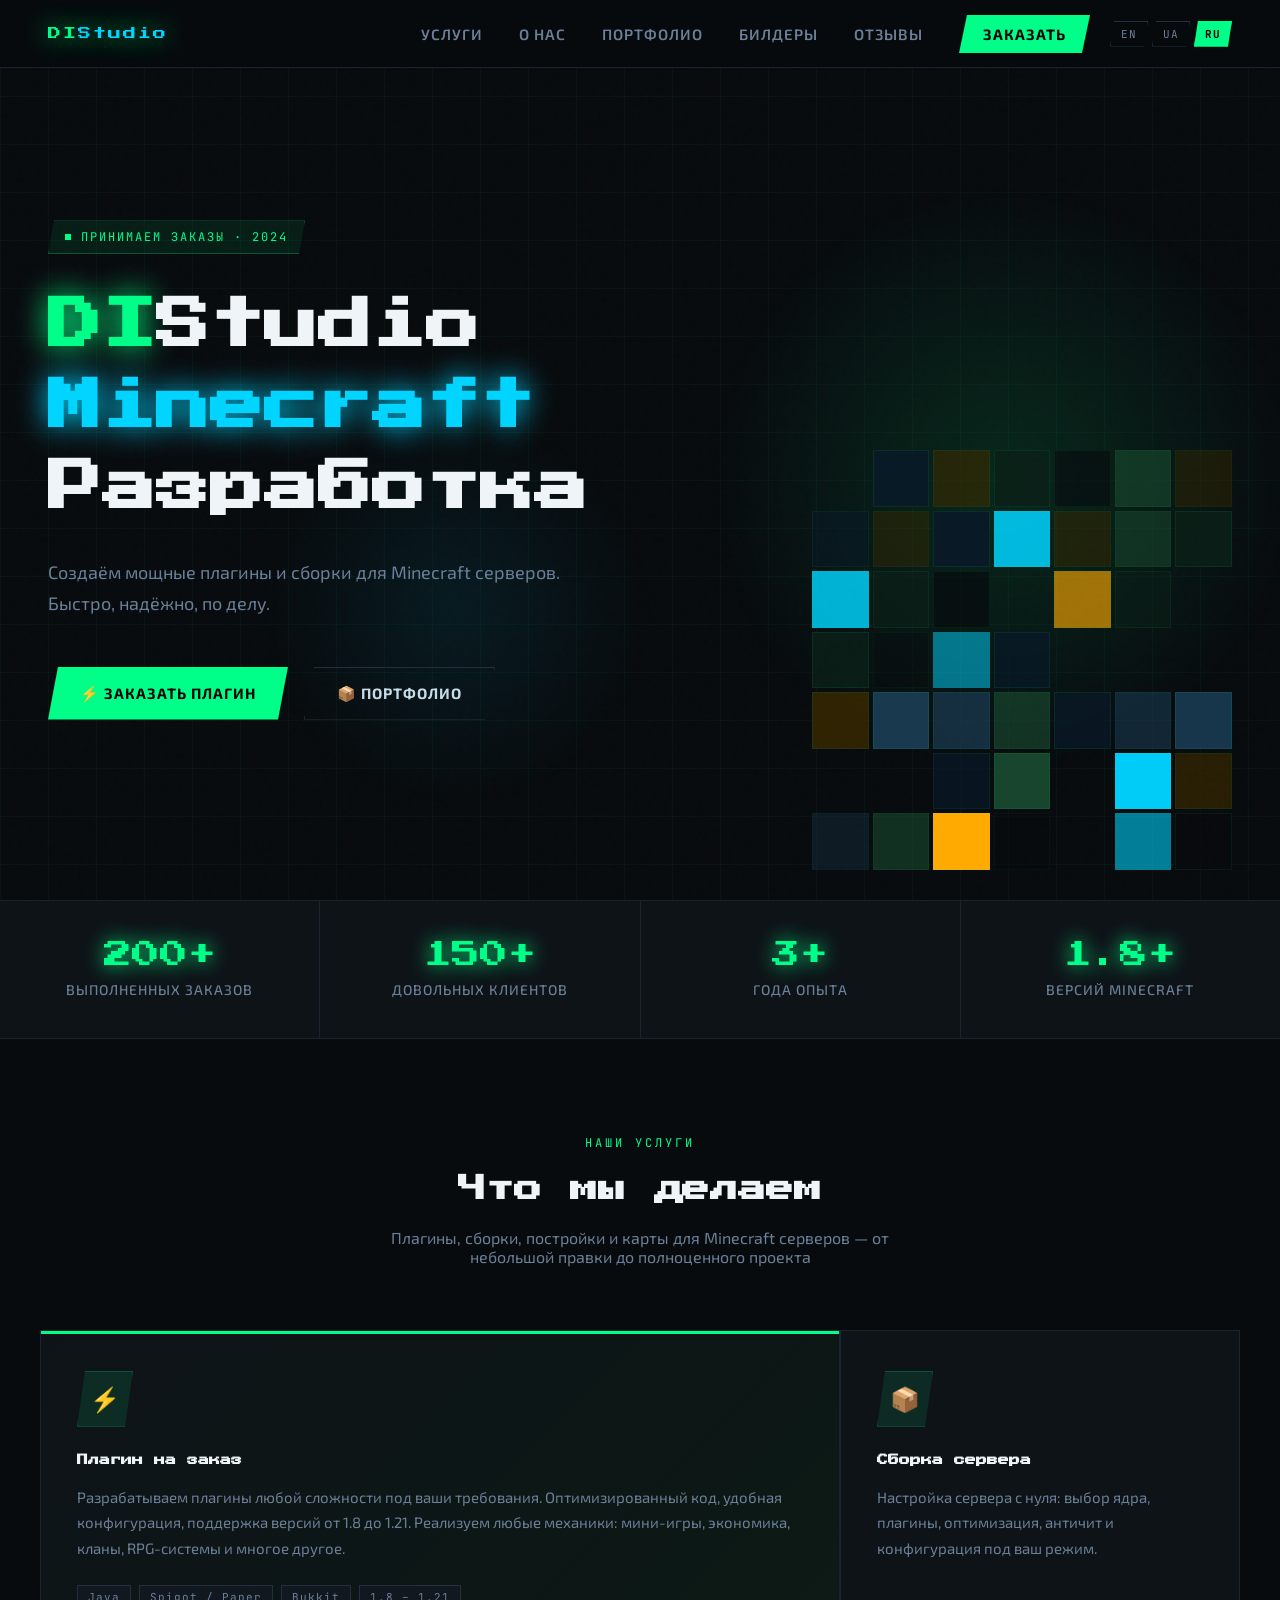
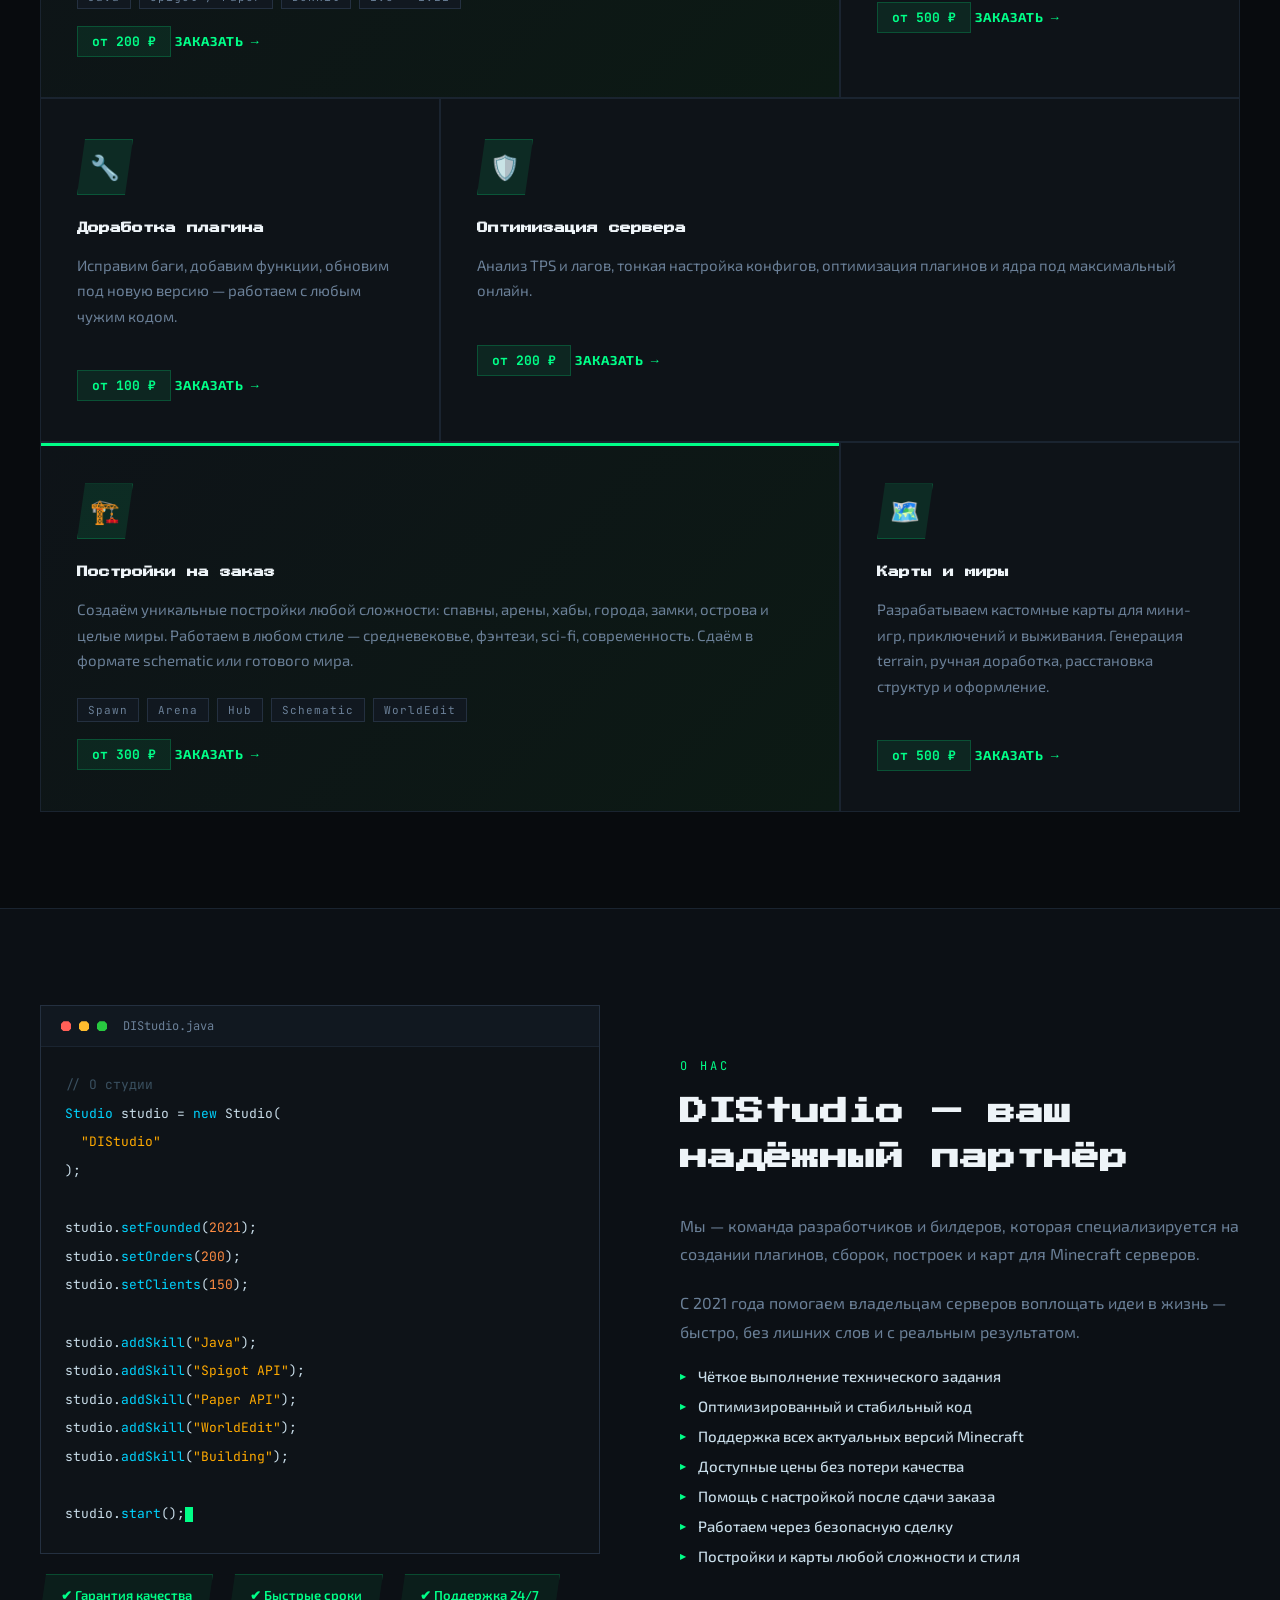
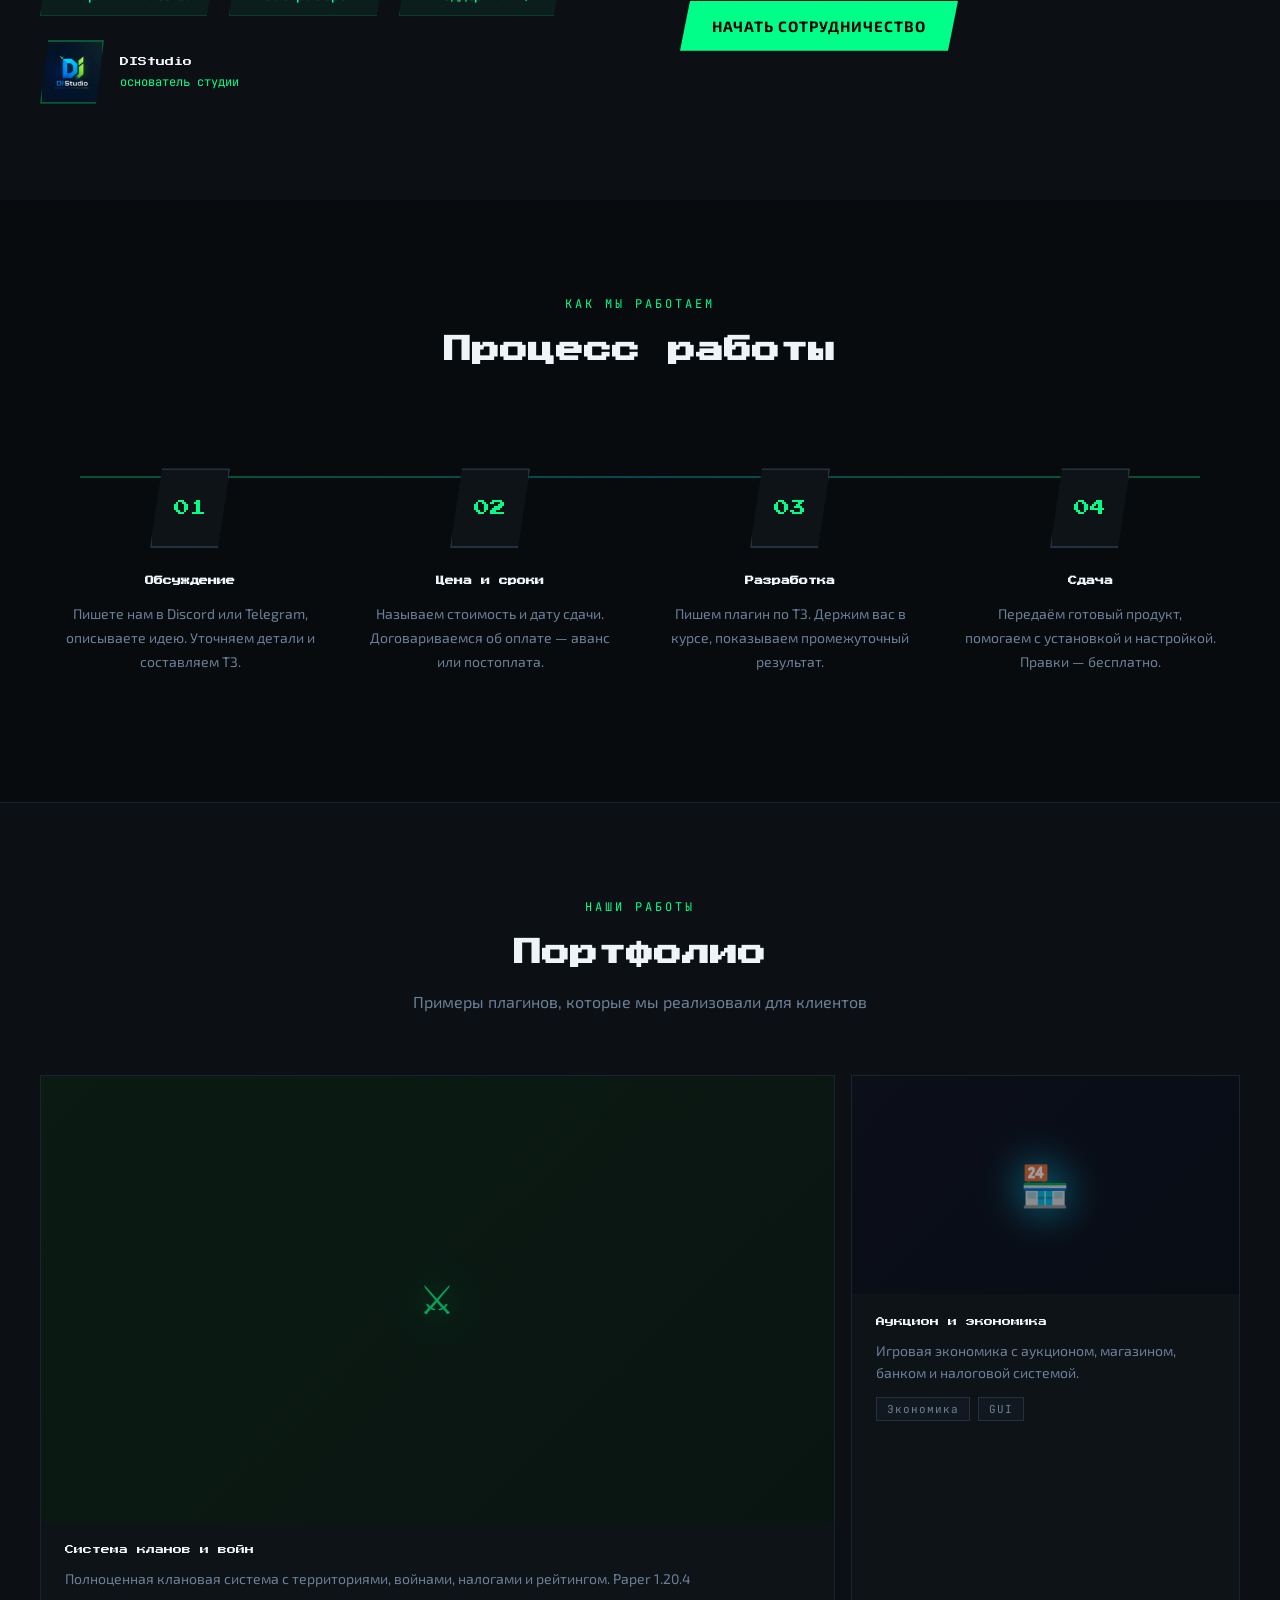
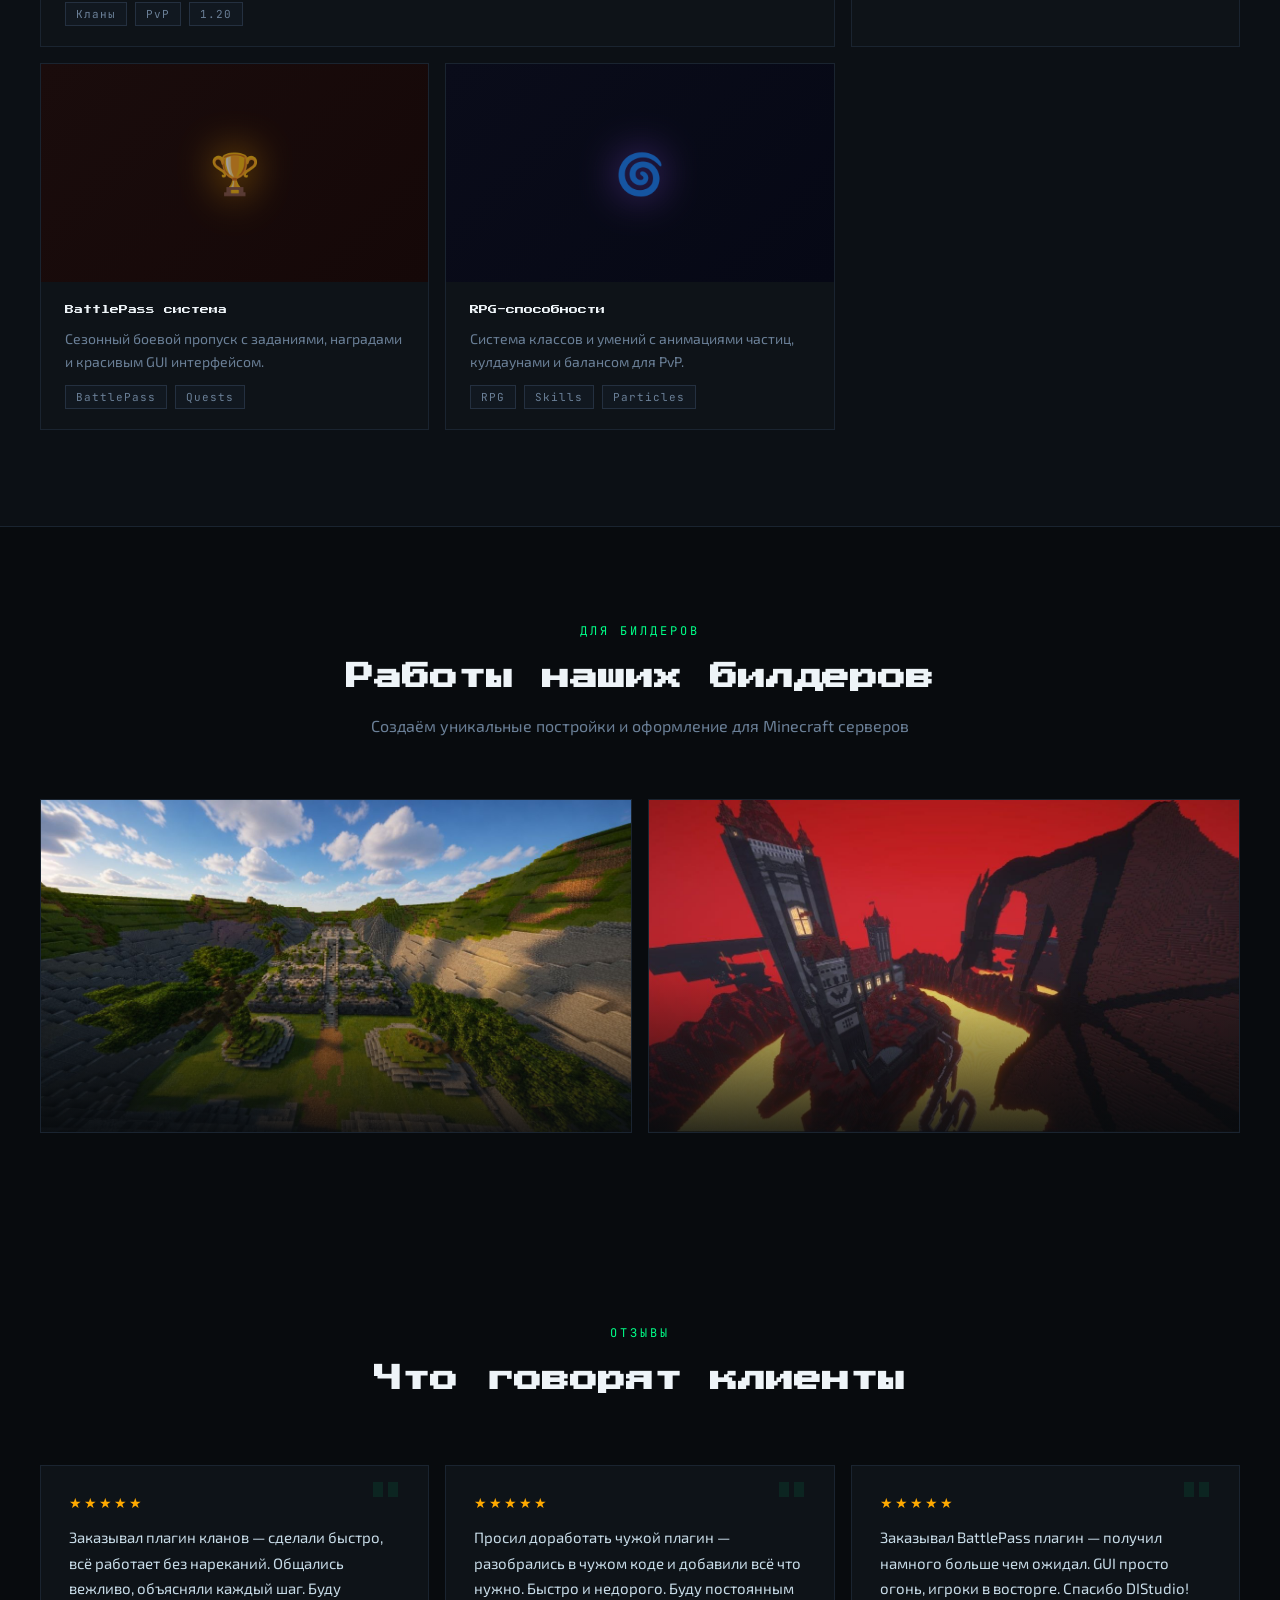
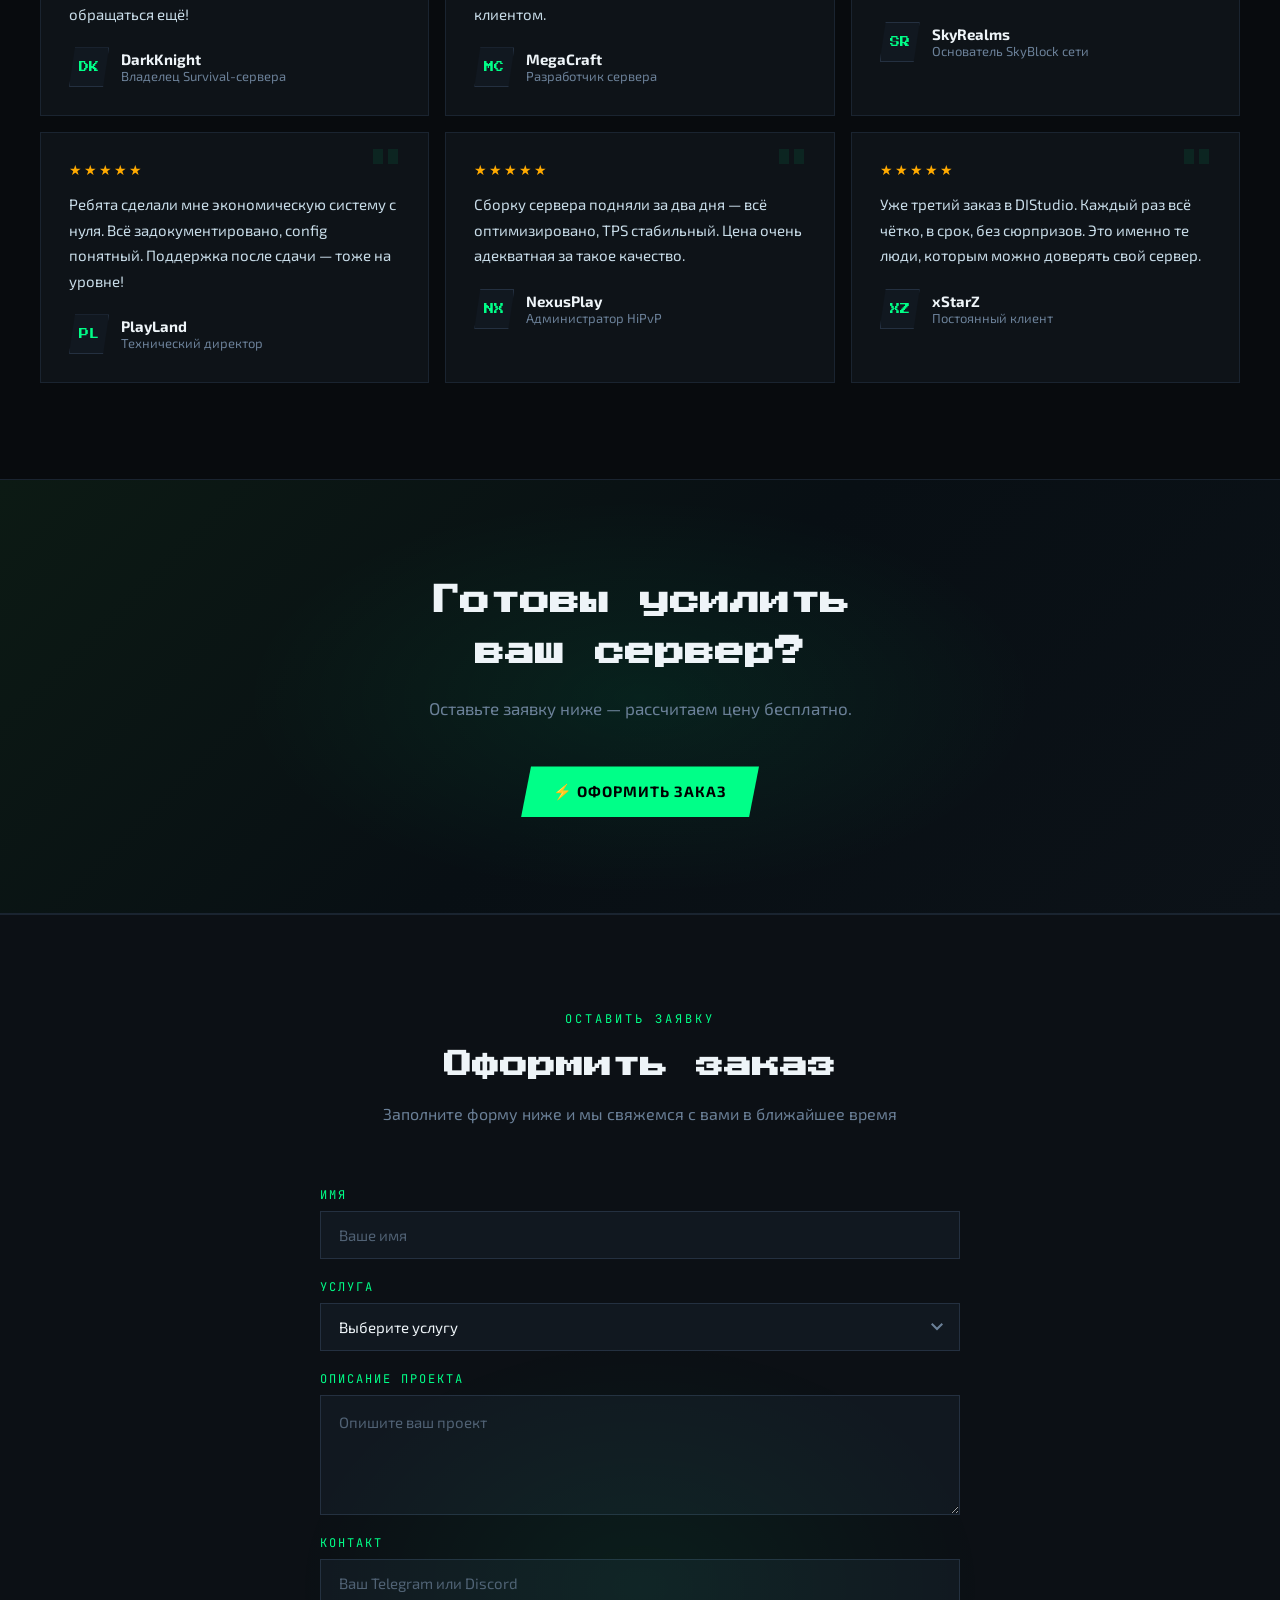
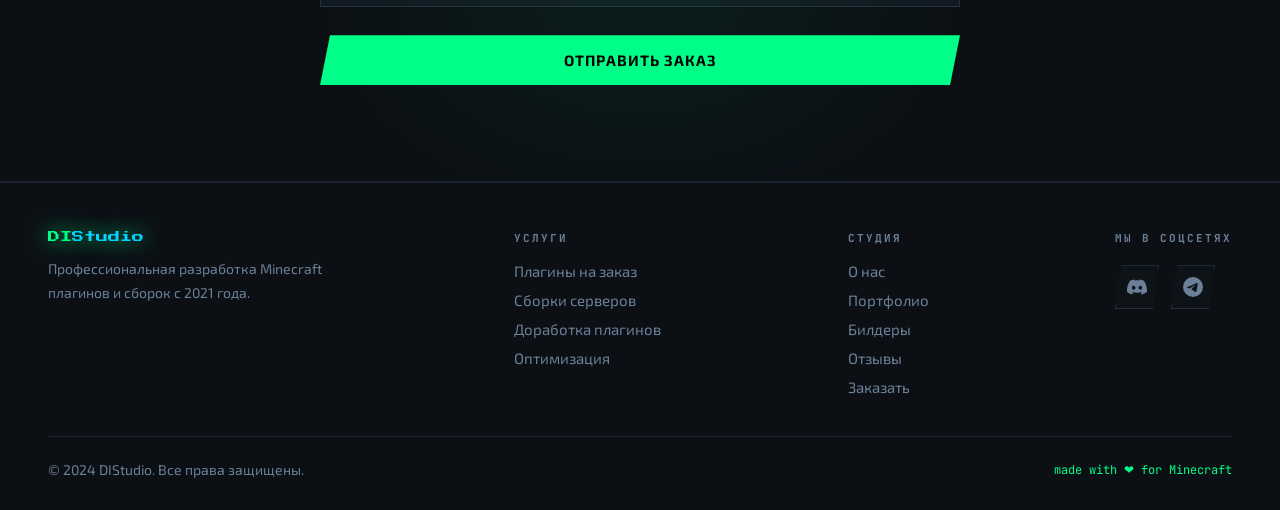
==== commit 1f26442c: "Telegram bot" ====
--- a/index.html
+++ b/index.html
@@ -1,9 +1,9 @@
 <!DOCTYPE html>
-<html lang="en">
+<html lang="ru">
 <head>
 <meta charset="UTF-8">
 <meta name="viewport" content="width=device-width, initial-scale=1.0">
-<title>DIStudio — Minecraft Plugin Development</title>
+<title>DIStudio — Разработка Minecraft плагинов</title>
 <link rel="icon" type="image/jpeg" href="ava.jpg">
 <link rel="apple-touch-icon" href="ava.jpg">
 <link rel="preconnect" href="https://fonts.googleapis.com">
@@ -29,12 +29,6 @@
 @keyframes blockpulse{0%,100%{opacity:.4}50%{opacity:1}}
 @keyframes modalin{from{opacity:0;transform:translateY(20px)}to{opacity:1;transform:translateY(0)}}
 
-/* LANGUAGE SWITCHER */
-.lang-switcher{display:flex;align-items:center;gap:4px;margin-left:20px;}
-.lang-btn{background:none;border:1px solid var(--border2);color:var(--text2);font-family:'JetBrains Mono',monospace;font-size:11px;padding:5px 10px;cursor:pointer;letter-spacing:1px;text-transform:uppercase;transition:all .2s;clip-path:polygon(4px 0%,100% 0%,calc(100% - 4px) 100%,0% 100%);}
-.lang-btn:hover{border-color:var(--green);color:var(--green);}
-.lang-btn.active{background:var(--green);color:#000;border-color:var(--green);font-weight:700;}
-
 nav{position:fixed;top:0;left:0;right:0;z-index:200;display:flex;align-items:center;justify-content:space-between;padding:0 48px;height:68px;background:rgba(8,11,14,.9);backdrop-filter:blur(20px);border-bottom:1px solid var(--border);}
 .nav-logo{font-family:'Press Start 2P',monospace;font-size:13px;color:var(--green);text-shadow:0 0 24px var(--green),0 0 48px rgba(0,255,136,.3);text-decoration:none;letter-spacing:2px;}
 .nav-logo span{color:var(--cyan);}
@@ -233,9 +227,6 @@
   nav{padding:0 16px;height:56px;}
   .nav-links{display:none;}
   .nav-logo{font-size:11px;}
-  .lang-switcher{margin-left:10px;}
-  .lang-btn{font-size:10px;padding:4px 7px;}
-
   .hero{padding:80px 16px 48px;min-height:auto;text-align:center;}
   .hero-content{max-width:100%;}
   .hero-visual{display:none;}
@@ -244,51 +235,44 @@
   .hero-btns{flex-direction:column;gap:12px;}
   .hero-btns .btn{width:100%;justify-content:center;}
   .hero-badge{font-size:10px;}
-
   .stats{flex-direction:column;}
   .stat-item{border-right:none;border-bottom:1px solid var(--border);padding:24px 16px;}
   .stat-num{font-size:22px;}
-
   .container{padding:0 16px;}
   .py{padding:56px 0;}
   .section-title{font-size:clamp(13px,4vw,20px);}
-
   .services-grid{grid-template-columns:1fr;gap:1px;}
   .service-card{padding:28px 20px;}
   .service-card.featured{grid-column:span 1;}
   .services-grid .service-card:nth-child(4){grid-column:span 1;}
-
   .about-layout{grid-template-columns:1fr;gap:32px;}
   .terminal-body{font-size:11px;line-height:2;}
   .about-badge-row{gap:10px;}
   .about-badge{font-size:11px;padding:10px 14px;}
-
   .process-steps{flex-direction:column;gap:0;}
   .process-steps::before{display:none;}
   .step{padding:24px 16px;border-bottom:1px solid var(--border);}
   .step:last-child{border-bottom:none;}
-
   .portfolio-grid{grid-template-columns:1fr;}
   .portfolio-card:first-child{grid-column:span 1;}
   .portfolio-info{padding:16px;}
-
   .builders-grid{grid-template-columns:1fr;}
-
   .reviews-grid{grid-template-columns:1fr;}
   .review-card{padding:20px;}
-
   .cta-section{padding:56px 16px;}
   .cta-btns{flex-direction:column;align-items:center;}
   .cta-btns .btn{width:100%;max-width:320px;justify-content:center;}
-
   footer{padding:32px 16px 24px;}
   .footer-top{flex-direction:column;gap:32px;}
   .footer-bottom{flex-direction:column;gap:12px;text-align:center;}
   .footer-logo{font-size:10px;}
-
   .modal{margin:0 8px;}
   .modal-body{padding:20px 16px;}
   .contact-option{padding:14px 16px;gap:12px;}
+  .lang-switcher{margin-left:10px;}
+  .lang-btn{font-size:10px;padding:4px 7px;}
+  .order-form-wrapper{padding:0;}
+  .order-input,.order-textarea,.order-select{font-size:14px;padding:12px 14px;}
 }
 
 @media(max-width:400px){
@@ -308,7 +292,33 @@
 .mobile-menu a:last-child{border-bottom:none;margin:12px 16px 0;background:var(--green);color:#000;text-align:center;font-weight:700;clip-path:polygon(8px 0%,100% 0%,calc(100% - 8px) 100%,0% 100%);}
 .mobile-menu a:hover{color:var(--green);background:rgba(0,255,136,.04);}
 .mobile-lang{display:flex;gap:6px;padding:14px 24px;border-bottom:1px solid var(--border);}
+.nav-right{display:flex;align-items:center;}
+.lang-switcher{display:flex;align-items:center;gap:4px;margin-left:20px;}
+.lang-btn{background:none;border:1px solid var(--border2);color:var(--text2);font-family:'JetBrains Mono',monospace;font-size:11px;padding:5px 10px;cursor:pointer;letter-spacing:1px;text-transform:uppercase;transition:all .2s;clip-path:polygon(4px 0%,100% 0%,calc(100% - 4px) 100%,0% 100%);}
+.lang-btn:hover{border-color:var(--green);color:var(--green);}
+.lang-btn.active{background:var(--green);color:#000;border-color:var(--green);font-weight:700;}
 @media(max-width:768px){.burger{display:flex;}}
+
+.order-section{background:var(--bg2);border-top:1px solid var(--border);border-bottom:1px solid var(--border);position:relative;overflow:hidden;}
+.order-section-glow{position:absolute;top:30%;left:50%;transform:translateX(-50%);width:700px;height:500px;background:radial-gradient(ellipse,rgba(0,255,136,.06) 0%,transparent 70%);pointer-events:none;}
+.order-form-wrapper{max-width:640px;margin:0 auto;position:relative;z-index:1;}
+.order-form{display:flex;flex-direction:column;gap:20px;}
+.order-field{display:flex;flex-direction:column;gap:8px;}
+.order-label{font-family:'JetBrains Mono',monospace;font-size:12px;color:var(--green);letter-spacing:2px;text-transform:uppercase;}
+.order-input,.order-textarea,.order-select{background:var(--bg3);border:1px solid var(--border2);color:var(--white);font-family:'Exo 2',sans-serif;font-size:15px;font-weight:400;padding:14px 18px;outline:none;transition:border-color .25s,box-shadow .25s;width:100%;}
+.order-input:focus,.order-textarea:focus,.order-select:focus{border-color:var(--green);box-shadow:0 0 12px rgba(0,255,136,.15);}
+.order-input::placeholder,.order-textarea::placeholder{color:var(--text2);opacity:.7;}
+.order-textarea{min-height:120px;resize:vertical;line-height:1.6;}
+.order-select{cursor:pointer;appearance:none;-webkit-appearance:none;background-image:url("data:image/svg+xml,%3Csvg xmlns='http://www.w3.org/2000/svg' width='12' height='8' viewBox='0 0 12 8'%3E%3Cpath fill='%236b8098' d='M1.41 0L6 4.58 10.59 0 12 1.41l-6 6-6-6z'/%3E%3C/svg%3E");background-repeat:no-repeat;background-position:right 16px center;padding-right:40px;}
+.order-select option{background:var(--bg3);color:var(--white);}
+.order-form-btn{margin-top:8px;width:100%;justify-content:center;}
+.order-form-btn:disabled{opacity:.6;cursor:not-allowed;transform:none!important;box-shadow:none!important;}
+.order-msg{font-family:'JetBrains Mono',monospace;font-size:13px;padding:14px 18px;display:none;align-items:center;gap:10px;animation:fadein .3s ease;}
+.order-msg.success{display:flex;color:var(--green);background:rgba(0,255,136,.06);border:1px solid rgba(0,255,136,.2);}
+.order-msg.error{display:flex;color:#ff4d4d;background:rgba(255,77,77,.06);border:1px solid rgba(255,77,77,.2);}
+.order-msg-dot{width:6px;height:6px;flex-shrink:0;animation:blink 1.2s infinite;}
+.order-msg.success .order-msg-dot{background:var(--green);}
+.order-msg.error .order-msg-dot{background:#ff4d4d;}
 </style>
 </head>
 <body>
@@ -319,20 +329,20 @@
   <a href="#" class="nav-logo">DI<span>Studio</span></a>
   <div class="nav-right">
     <ul class="nav-links">
-      <li><a href="#services" data-i18n="nav.services"></a></li>
-      <li><a href="#about" data-i18n="nav.about"></a></li>
-      <li><a href="#portfolio" data-i18n="nav.portfolio"></a></li>
-      <li><a href="#builders" data-i18n="nav.builders"></a></li>
-      <li><a href="#reviews" data-i18n="nav.reviews"></a></li>
-      <li><a href="#" class="nav-cta" onclick="openModal();return false;" data-i18n="nav.order"></a></li>
+      <li><a href="#services" data-i18n="nav.services">Услуги</a></li>
+      <li><a href="#about" data-i18n="nav.about">О нас</a></li>
+      <li><a href="#portfolio" data-i18n="nav.portfolio">Портфолио</a></li>
+      <li><a href="#builders" data-i18n="nav.builders">Билдеры</a></li>
+      <li><a href="#reviews" data-i18n="nav.reviews">Отзывы</a></li>
+      <li><a href="#order-form" class="nav-cta" data-i18n="nav.order">Заказать</a></li>
     </ul>
     <div class="lang-switcher">
       <button class="lang-btn" onclick="setLang('en')">EN</button>
       <button class="lang-btn" onclick="setLang('ua')">UA</button>
-      <button class="lang-btn" onclick="setLang('ru')">RU</button>
-    </div>
-  </div>
-  <button class="burger" id="burger" onclick="toggleMenu()" aria-label="Menu">
+      <button class="lang-btn active" onclick="setLang('ru')">RU</button>
+    </div>
+  </div>
+  <button class="burger" id="burger" onclick="toggleMenu()" aria-label="Меню">
     <span></span><span></span><span></span>
   </button>
 </nav>
@@ -341,87 +351,88 @@
   <div class="mobile-lang">
     <button class="lang-btn" onclick="setLang('en');closeMenu()">EN</button>
     <button class="lang-btn" onclick="setLang('ua');closeMenu()">UA</button>
-    <button class="lang-btn" onclick="setLang('ru');closeMenu()">RU</button>
-  </div>
-  <a href="#services" onclick="closeMenu()" data-i18n="nav.services"></a>
-  <a href="#about" onclick="closeMenu()" data-i18n="nav.about"></a>
-  <a href="#portfolio" onclick="closeMenu()" data-i18n="nav.portfolio"></a>
-  <a href="#builders" onclick="closeMenu()" data-i18n="nav.builders"></a>
-  <a href="#reviews" onclick="closeMenu()" data-i18n="nav.reviews"></a>
-  <a href="#" onclick="closeMenu();openModal();return false;" data-i18n="nav.order_icon"></a>
+    <button class="lang-btn active" onclick="setLang('ru');closeMenu()">RU</button>
+  </div>
+  <a href="#services" onclick="closeMenu()" data-i18n="nav.services">Услуги</a>
+  <a href="#about" onclick="closeMenu()" data-i18n="nav.about">О нас</a>
+  <a href="#portfolio" onclick="closeMenu()" data-i18n="nav.portfolio">Портфолио</a>
+  <a href="#builders" onclick="closeMenu()" data-i18n="nav.builders">Билдеры</a>
+  <a href="#reviews" onclick="closeMenu()" data-i18n="nav.reviews">Отзывы</a>
+  <a href="#order-form" onclick="closeMenu()" data-i18n="nav.order">Заказать</a>
 </div>
+
 <section class="hero">
   <div class="hero-glow"></div><div class="hero-glow2"></div>
   <div class="hero-content">
-    <div class="hero-badge"><div class="hero-badge-dot"></div><span data-i18n="hero.badge"></span></div>
-    <h1 class="hero-title"><span class="accent">DI</span>Studio<br><span class="accent2">Minecraft</span><br><span data-i18n="hero.title"></span></h1>
-    <p class="hero-sub" data-i18n="hero.sub"></p>
+    <div class="hero-badge"><div class="hero-badge-dot"></div>Принимаем заказы · 2024</div>
+    <h1 class="hero-title"><span class="accent">DI</span>Studio<br><span class="accent2">Minecraft</span><br>Разработка</h1>
+    <p class="hero-sub">Создаём мощные плагины и сборки для Minecraft серверов. Быстро, надёжно, по делу.</p>
     <div class="hero-btns">
-      <button class="btn btn-primary" onclick="openModal()" data-i18n="hero.btn_order"></button>
-      <a href="#portfolio" class="btn btn-secondary" data-i18n="hero.btn_portfolio"></a>
+      <a href="#order-form" class="btn btn-primary">⚡ Заказать плагин</a>
+      <a href="#portfolio" class="btn btn-secondary">📦 Портфолио</a>
     </div>
   </div>
   <div class="hero-visual" id="heroGrid"></div>
 </section>
 
 <div class="stats">
-  <div class="stat-item"><span class="stat-num">200+</span><span class="stat-label" data-i18n="stats.orders"></span></div>
-  <div class="stat-item"><span class="stat-num">150+</span><span class="stat-label" data-i18n="stats.clients"></span></div>
-  <div class="stat-item"><span class="stat-num">3+</span><span class="stat-label" data-i18n="stats.years"></span></div>
-  <div class="stat-item"><span class="stat-num">1.8+</span><span class="stat-label" data-i18n="stats.versions"></span></div>
+  <div class="stat-item"><span class="stat-num">200+</span><span class="stat-label">Выполненных заказов</span></div>
+  <div class="stat-item"><span class="stat-num">150+</span><span class="stat-label">Довольных клиентов</span></div>
+  <div class="stat-item"><span class="stat-num">3+</span><span class="stat-label">Года опыта</span></div>
+  <div class="stat-item"><span class="stat-num">1.8+</span><span class="stat-label">Версий Minecraft</span></div>
 </div>
 
 <section id="services">
   <div class="container py">
     <div class="section-header reveal">
-      <span class="section-tag" data-i18n="services.tag"></span>
-      <h2 class="section-title" data-i18n="services.title"></h2>
-      <p class="section-desc" data-i18n="services.desc"></p>
+      <span class="section-tag">наши услуги</span>
+      <h2 class="section-title">Что мы делаем</h2>
+      <p class="section-desc">Плагины, сборки, постройки и карты для Minecraft серверов — от небольшой правки до полноценного проекта</p>
     </div>
     <div class="services-grid reveal">
       <div class="service-card featured">
         <div class="service-icon">⚡</div>
-        <h3 class="service-title" data-i18n="s1.title"></h3>
-        <p class="service-desc" data-i18n="s1.desc"></p>
+        <h3 class="service-title">Плагин на заказ</h3>
+        <p class="service-desc">Разрабатываем плагины любой сложности под ваши требования. Оптимизированный код, удобная конфигурация, поддержка версий от 1.8 до 1.21. Реализуем любые механики: мини-игры, экономика, кланы, RPG-системы и многое другое.</p>
         <div class="service-tags"><span class="tag">Java</span><span class="tag">Spigot / Paper</span><span class="tag">Bukkit</span><span class="tag">1.8 – 1.21</span></div>
-        <div class="service-price" data-i18n="s1.price"></div>
-        <button class="service-link" onclick="openModal()" data-i18n="service.order"></button>
+        <div class="service-price">от 200 ₽</div>
+        <a href="#order-form" class="service-link">Заказать →</a>
       </div>
       <div class="service-card">
         <div class="service-icon">📦</div>
-        <h3 class="service-title" data-i18n="s2.title"></h3>
-        <p class="service-desc" data-i18n="s2.desc"></p>
-        <div class="service-price" data-i18n="s2.price"></div>
-        <button class="service-link" onclick="openModal()" data-i18n="service.order"></button>
+        <h3 class="service-title">Сборка сервера</h3>
+        <p class="service-desc">Настройка сервера с нуля: выбор ядра, плагины, оптимизация, античит и конфигурация под ваш режим.</p>
+        <div class="service-price">от 500 ₽</div>
+        <a href="#order-form" class="service-link">Заказать →</a>
       </div>
       <div class="service-card">
         <div class="service-icon">🔧</div>
-        <h3 class="service-title" data-i18n="s3.title"></h3>
-        <p class="service-desc" data-i18n="s3.desc"></p>
-        <div class="service-price" data-i18n="s3.price"></div>
-        <button class="service-link" onclick="openModal()" data-i18n="service.order"></button>
+        <h3 class="service-title">Доработка плагина</h3>
+        <p class="service-desc">Исправим баги, добавим функции, обновим под новую версию — работаем с любым чужим кодом.</p>
+        <div class="service-price">от 100 ₽</div>
+        <a href="#order-form" class="service-link">Заказать →</a>
       </div>
       <div class="service-card">
         <div class="service-icon">🛡️</div>
-        <h3 class="service-title" data-i18n="s4.title"></h3>
-        <p class="service-desc" data-i18n="s4.desc"></p>
-        <div class="service-price" data-i18n="s4.price"></div>
-        <button class="service-link" onclick="openModal()" data-i18n="service.order"></button>
+        <h3 class="service-title">Оптимизация сервера</h3>
+        <p class="service-desc">Анализ TPS и лагов, тонкая настройка конфигов, оптимизация плагинов и ядра под максимальный онлайн.</p>
+        <div class="service-price">от 200 ₽</div>
+        <a href="#order-form" class="service-link">Заказать →</a>
       </div>
       <div class="service-card featured">
         <div class="service-icon">🏗️</div>
-        <h3 class="service-title" data-i18n="s5.title"></h3>
-        <p class="service-desc" data-i18n="s5.desc"></p>
+        <h3 class="service-title">Постройки на заказ</h3>
+        <p class="service-desc">Создаём уникальные постройки любой сложности: спавны, арены, хабы, города, замки, острова и целые миры. Работаем в любом стиле — средневековье, фэнтези, sci-fi, современность. Сдаём в формате schematic или готового мира.</p>
         <div class="service-tags"><span class="tag">Spawn</span><span class="tag">Arena</span><span class="tag">Hub</span><span class="tag">Schematic</span><span class="tag">WorldEdit</span></div>
-        <div class="service-price" data-i18n="s5.price"></div>
-        <button class="service-link" onclick="openModal()" data-i18n="service.order"></button>
+        <div class="service-price">от 300 ₽</div>
+        <a href="#order-form" class="service-link">Заказать →</a>
       </div>
       <div class="service-card">
         <div class="service-icon">🗺️</div>
-        <h3 class="service-title" data-i18n="s6.title"></h3>
-        <p class="service-desc" data-i18n="s6.desc"></p>
-        <div class="service-price" data-i18n="s6.price"></div>
-        <button class="service-link" onclick="openModal()" data-i18n="service.order"></button>
+        <h3 class="service-title">Карты и миры</h3>
+        <p class="service-desc">Разрабатываем кастомные карты для мини-игр, приключений и выживания. Генерация terrain, ручная доработка, расстановка структур и оформление.</p>
+        <div class="service-price">от 500 ₽</div>
+        <a href="#order-form" class="service-link">Заказать →</a>
       </div>
     </div>
   </div>
@@ -437,7 +448,7 @@
             <span class="terminal-title">DIStudio.java</span>
           </div>
           <div class="terminal-body">
-            <span class="t-comment">// <span data-i18n="terminal.comment"></span></span><br>
+            <span class="t-comment">// О студии</span><br>
             <span class="t-key">Studio</span> studio = <span class="t-key">new</span> Studio(<br>
             &nbsp;&nbsp;<span class="t-str">"DIStudio"</span><br>);<br><br>
             studio.<span class="t-key">setFounded</span>(<span class="t-num">2021</span>);<br>
@@ -452,35 +463,35 @@
           </div>
         </div>
         <div class="about-badge-row">
-          <div class="about-badge">✔ <span data-i18n="about.badge1"></span></div>
-          <div class="about-badge">✔ <span data-i18n="about.badge2"></span></div>
-          <div class="about-badge">✔ <span data-i18n="about.badge3"></span></div>
-        </div>
-        <div class="about-avatar-wrap" style="margin-top:24px;display:flex;align-items:center;gap:16px;">
+          <div class="about-badge">✔ Гарантия качества</div>
+          <div class="about-badge">✔ Быстрые сроки</div>
+          <div class="about-badge">✔ Поддержка 24/7</div>
+        </div>
+        <div style="margin-top:24px;display:flex;align-items:center;gap:16px;">
           <img src="ava.jpg" alt="DIStudio" style="width:64px;height:64px;object-fit:cover;clip-path:polygon(8px 0%,100% 0%,calc(100% - 8px) 100%,0% 100%);border:2px solid rgba(0,255,136,.3);">
           <div>
             <div style="font-family:'Press Start 2P',monospace;font-size:9px;color:var(--white);line-height:1.8;">DIStudio</div>
-            <div style="font-family:'JetBrains Mono',monospace;font-size:12px;color:var(--green);margin-top:4px;">// <span data-i18n="about.founder"></span></div>
+            <div style="font-family:'JetBrains Mono',monospace;font-size:12px;color:var(--green);margin-top:4px;">основатель студии</div>
           </div>
         </div>
       </div>
       <div class="reveal">
         <div class="section-header" style="text-align:left;margin-bottom:32px;">
-          <span class="section-tag" data-i18n="about.tag"></span>
-          <h2 class="section-title" data-i18n="about.title"></h2>
-        </div>
-        <p class="about-desc" data-i18n="about.desc1"></p>
-        <p class="about-desc" data-i18n="about.desc2"></p>
+          <span class="section-tag">о нас</span>
+          <h2 class="section-title">DIStudio — ваш надёжный партнёр</h2>
+        </div>
+        <p class="about-desc">Мы — команда разработчиков и билдеров, которая специализируется на создании плагинов, сборок, построек и карт для Minecraft серверов.</p>
+        <p class="about-desc">С 2021 года помогаем владельцам серверов воплощать идеи в жизнь — быстро, без лишних слов и с реальным результатом.</p>
         <ul class="about-list">
-          <li data-i18n="about.li1"></li>
-          <li data-i18n="about.li2"></li>
-          <li data-i18n="about.li3"></li>
-          <li data-i18n="about.li4"></li>
-          <li data-i18n="about.li5"></li>
-          <li data-i18n="about.li6"></li>
-          <li data-i18n="about.li7"></li>
+          <li>Чёткое выполнение технического задания</li>
+          <li>Оптимизированный и стабильный код</li>
+          <li>Поддержка всех актуальных версий Minecraft</li>
+          <li>Доступные цены без потери качества</li>
+          <li>Помощь с настройкой после сдачи заказа</li>
+          <li>Работаем через безопасную сделку</li>
+          <li>Постройки и карты любой сложности и стиля</li>
         </ul>
-        <button class="btn btn-primary" onclick="openModal()" data-i18n="about.cta"></button>
+        <a href="#order-form" class="btn btn-primary">Начать сотрудничество</a>
       </div>
     </div>
   </div>
@@ -489,14 +500,14 @@
 <section>
   <div class="container py">
     <div class="section-header reveal">
-      <span class="section-tag" data-i18n="process.tag"></span>
-      <h2 class="section-title" data-i18n="process.title"></h2>
+      <span class="section-tag">как мы работаем</span>
+      <h2 class="section-title">Процесс работы</h2>
     </div>
     <div class="process-steps reveal">
-      <div class="step"><div class="step-num">01</div><h3 class="step-title" data-i18n="step1.title"></h3><p class="step-desc" data-i18n="step1.desc"></p></div>
-      <div class="step"><div class="step-num">02</div><h3 class="step-title" data-i18n="step2.title"></h3><p class="step-desc" data-i18n="step2.desc"></p></div>
-      <div class="step"><div class="step-num">03</div><h3 class="step-title" data-i18n="step3.title"></h3><p class="step-desc" data-i18n="step3.desc"></p></div>
-      <div class="step"><div class="step-num">04</div><h3 class="step-title" data-i18n="step4.title"></h3><p class="step-desc" data-i18n="step4.desc"></p></div>
+      <div class="step"><div class="step-num">01</div><h3 class="step-title">Обсуждение</h3><p class="step-desc">Пишете нам в Discord или Telegram, описываете идею. Уточняем детали и составляем ТЗ.</p></div>
+      <div class="step"><div class="step-num">02</div><h3 class="step-title">Цена и сроки</h3><p class="step-desc">Называем стоимость и дату сдачи. Договариваемся об оплате — аванс или постоплата.</p></div>
+      <div class="step"><div class="step-num">03</div><h3 class="step-title">Разработка</h3><p class="step-desc">Пишем плагин по ТЗ. Держим вас в курсе, показываем промежуточный результат.</p></div>
+      <div class="step"><div class="step-num">04</div><h3 class="step-title">Сдача</h3><p class="step-desc">Передаём готовый продукт, помогаем с установкой и настройкой. Правки — бесплатно.</p></div>
     </div>
   </div>
 </section>
@@ -504,40 +515,40 @@
 <section id="portfolio" style="background:var(--bg2);border-top:1px solid var(--border);">
   <div class="container py">
     <div class="section-header reveal">
-      <span class="section-tag" data-i18n="portfolio.tag"></span>
-      <h2 class="section-title" data-i18n="portfolio.title"></h2>
-      <p class="section-desc" data-i18n="portfolio.desc"></p>
+      <span class="section-tag">наши работы</span>
+      <h2 class="section-title">Портфолио</h2>
+      <p class="section-desc">Примеры плагинов, которые мы реализовали для клиентов</p>
     </div>
     <div class="portfolio-grid reveal">
       <div class="portfolio-card">
         <div class="portfolio-img" style="background:linear-gradient(135deg,#0c1a14,#081510);"><div style="font-family:'Press Start 2P',monospace;font-size:40px;color:var(--green);text-shadow:0 0 40px var(--green);opacity:.6;">⚔</div></div>
         <div class="portfolio-info">
-          <div class="portfolio-name" data-i18n="p1.name"></div>
-          <p class="portfolio-desc" data-i18n="p1.desc"></p>
-          <div style="margin-top:12px;display:flex;gap:8px;"><span class="tag" data-i18n="p1.t1"></span><span class="tag">PvP</span><span class="tag">1.20</span></div>
+          <div class="portfolio-name">Система кланов и войн</div>
+          <p class="portfolio-desc">Полноценная клановая система с территориями, войнами, налогами и рейтингом. Paper 1.20.4</p>
+          <div style="margin-top:12px;display:flex;gap:8px;"><span class="tag">Кланы</span><span class="tag">PvP</span><span class="tag">1.20</span></div>
         </div>
       </div>
       <div class="portfolio-card">
         <div class="portfolio-img" style="background:linear-gradient(135deg,#0c0f1a,#080c15);"><div style="font-family:'Press Start 2P',monospace;font-size:40px;color:var(--cyan);text-shadow:0 0 40px var(--cyan);opacity:.6;">🏪</div></div>
         <div class="portfolio-info">
-          <div class="portfolio-name" data-i18n="p2.name"></div>
-          <p class="portfolio-desc" data-i18n="p2.desc"></p>
-          <div style="margin-top:12px;display:flex;gap:8px;"><span class="tag" data-i18n="p2.t1"></span><span class="tag">GUI</span></div>
+          <div class="portfolio-name">Аукцион и экономика</div>
+          <p class="portfolio-desc">Игровая экономика с аукционом, магазином, банком и налоговой системой.</p>
+          <div style="margin-top:12px;display:flex;gap:8px;"><span class="tag">Экономика</span><span class="tag">GUI</span></div>
         </div>
       </div>
       <div class="portfolio-card">
         <div class="portfolio-img" style="background:linear-gradient(135deg,#1a0c0c,#150808);"><div style="font-family:'Press Start 2P',monospace;font-size:40px;color:var(--amber);text-shadow:0 0 40px var(--amber);opacity:.6;">🏆</div></div>
         <div class="portfolio-info">
-          <div class="portfolio-name" data-i18n="p3.name"></div>
-          <p class="portfolio-desc" data-i18n="p3.desc"></p>
+          <div class="portfolio-name">BattlePass система</div>
+          <p class="portfolio-desc">Сезонный боевой пропуск с заданиями, наградами и красивым GUI интерфейсом.</p>
           <div style="margin-top:12px;display:flex;gap:8px;"><span class="tag">BattlePass</span><span class="tag">Quests</span></div>
         </div>
       </div>
       <div class="portfolio-card">
         <div class="portfolio-img" style="background:linear-gradient(135deg,#0a0c1a,#060815);"><div style="font-family:'Press Start 2P',monospace;font-size:40px;color:#9d5cff;text-shadow:0 0 40px #9d5cff;opacity:.6;">🌀</div></div>
         <div class="portfolio-info">
-          <div class="portfolio-name" data-i18n="p4.name"></div>
-          <p class="portfolio-desc" data-i18n="p4.desc"></p>
+          <div class="portfolio-name">RPG-способности</div>
+          <p class="portfolio-desc">Система классов и умений с анимациями частиц, кулдаунами и балансом для PvP.</p>
           <div style="margin-top:12px;display:flex;gap:8px;"><span class="tag">RPG</span><span class="tag">Skills</span><span class="tag">Particles</span></div>
         </div>
       </div>
@@ -548,21 +559,21 @@
 <section id="builders" style="background:var(--bg);border-top:1px solid var(--border);">
   <div class="container py">
     <div class="section-header reveal">
-      <span class="section-tag" data-i18n="builders.tag"></span>
-      <h2 class="section-title" data-i18n="builders.title"></h2>
-      <p class="section-desc" data-i18n="builders.desc"></p>
+      <span class="section-tag">для билдеров</span>
+      <h2 class="section-title">Работы наших билдеров</h2>
+      <p class="section-desc">Создаём уникальные постройки и оформление для Minecraft серверов</p>
     </div>
     <div class="builders-grid reveal">
       <div class="builder-card">
         <div class="builder-img-wrap">
-          <img src="1.jpg" alt="Build 1" class="builder-img">
+          <img src="1.jpg" alt="Постройка 1" class="builder-img">
           <div class="builder-img-overlay"></div>
           <div class="builder-label"></div>
         </div>
       </div>
       <div class="builder-card">
         <div class="builder-img-wrap">
-          <img src="2.jpg" alt="Build 2" class="builder-img">
+          <img src="2.jpg" alt="Постройка 2" class="builder-img">
           <div class="builder-img-overlay"></div>
           <div class="builder-label"></div>
         </div>
@@ -574,26 +585,68 @@
 <section id="reviews">
   <div class="container py">
     <div class="section-header reveal">
-      <span class="section-tag" data-i18n="reviews.tag"></span>
-      <h2 class="section-title" data-i18n="reviews.title"></h2>
+      <span class="section-tag">отзывы</span>
+      <h2 class="section-title">Что говорят клиенты</h2>
     </div>
     <div class="reviews-grid reveal">
-      <div class="review-card"><div class="review-stars">★★★★★</div><p class="review-text" data-i18n="r1.text"></p><div class="review-author"><div class="review-avatar">DK</div><div><div class="review-name">DarkKnight</div><div class="review-role" data-i18n="r1.role"></div></div></div></div>
-      <div class="review-card"><div class="review-stars">★★★★★</div><p class="review-text" data-i18n="r2.text"></p><div class="review-author"><div class="review-avatar">MC</div><div><div class="review-name">MegaCraft</div><div class="review-role" data-i18n="r2.role"></div></div></div></div>
-      <div class="review-card"><div class="review-stars">★★★★★</div><p class="review-text" data-i18n="r3.text"></p><div class="review-author"><div class="review-avatar">SR</div><div><div class="review-name">SkyRealms</div><div class="review-role" data-i18n="r3.role"></div></div></div></div>
-      <div class="review-card"><div class="review-stars">★★★★★</div><p class="review-text" data-i18n="r4.text"></p><div class="review-author"><div class="review-avatar">PL</div><div><div class="review-name">PlayLand</div><div class="review-role" data-i18n="r4.role"></div></div></div></div>
-      <div class="review-card"><div class="review-stars">★★★★★</div><p class="review-text" data-i18n="r5.text"></p><div class="review-author"><div class="review-avatar">NX</div><div><div class="review-name">NexusPlay</div><div class="review-role" data-i18n="r5.role"></div></div></div></div>
-      <div class="review-card"><div class="review-stars">★★★★★</div><p class="review-text" data-i18n="r6.text"></p><div class="review-author"><div class="review-avatar">XZ</div><div><div class="review-name">xStarZ</div><div class="review-role" data-i18n="r6.role"></div></div></div></div>
+      <div class="review-card"><div class="review-stars">★★★★★</div><p class="review-text">Заказывал плагин кланов — сделали быстро, всё работает без нареканий. Общались вежливо, объясняли каждый шаг. Буду обращаться ещё!</p><div class="review-author"><div class="review-avatar">DK</div><div><div class="review-name">DarkKnight</div><div class="review-role">Владелец Survival-сервера</div></div></div></div>
+      <div class="review-card"><div class="review-stars">★★★★★</div><p class="review-text">Просил доработать чужой плагин — разобрались в чужом коде и добавили всё что нужно. Быстро и недорого. Буду постоянным клиентом.</p><div class="review-author"><div class="review-avatar">MC</div><div><div class="review-name">MegaCraft</div><div class="review-role">Разработчик сервера</div></div></div></div>
+      <div class="review-card"><div class="review-stars">★★★★★</div><p class="review-text">Заказывал BattlePass плагин — получил намного больше чем ожидал. GUI просто огонь, игроки в восторге. Спасибо DIStudio!</p><div class="review-author"><div class="review-avatar">SR</div><div><div class="review-name">SkyRealms</div><div class="review-role">Основатель SkyBlock сети</div></div></div></div>
+      <div class="review-card"><div class="review-stars">★★★★★</div><p class="review-text">Ребята сделали мне экономическую систему с нуля. Всё задокументировано, config понятный. Поддержка после сдачи — тоже на уровне!</p><div class="review-author"><div class="review-avatar">PL</div><div><div class="review-name">PlayLand</div><div class="review-role">Технический директор</div></div></div></div>
+      <div class="review-card"><div class="review-stars">★★★★★</div><p class="review-text">Сборку сервера подняли за два дня — всё оптимизировано, TPS стабильный. Цена очень адекватная за такое качество.</p><div class="review-author"><div class="review-avatar">NX</div><div><div class="review-name">NexusPlay</div><div class="review-role">Администратор HiPvP</div></div></div></div>
+      <div class="review-card"><div class="review-stars">★★★★★</div><p class="review-text">Уже третий заказ в DIStudio. Каждый раз всё чётко, в срок, без сюрпризов. Это именно те люди, которым можно доверять свой сервер.</p><div class="review-author"><div class="review-avatar">XZ</div><div><div class="review-name">xStarZ</div><div class="review-role">Постоянный клиент</div></div></div></div>
     </div>
   </div>
 </section>
 
 <section id="contact" class="cta-section">
   <div class="cta-glow"></div>
-  <h2 class="cta-title" data-i18n="cta.title"></h2>
-  <p class="cta-sub" data-i18n="cta.sub"></p>
+  <h2 class="cta-title">Готовы усилить<br>ваш сервер?</h2>
+  <p class="cta-sub">Оставьте заявку ниже — рассчитаем цену бесплатно.</p>
   <div class="cta-btns">
-    <button class="btn btn-primary" onclick="openModal()" data-i18n="cta.btn"></button>
+    <a href="#order-form" class="btn btn-primary">⚡ Оформить заказ</a>
+  </div>
+</section>
+
+<section id="order-form" class="order-section">
+  <div class="container py">
+    <div class="section-header reveal">
+      <span class="section-tag" data-i18n="order.tag">оставить заявку</span>
+      <h2 class="section-title" data-i18n="order.title">Оформить заказ</h2>
+      <p class="section-desc" data-i18n="order.desc">Заполните форму ниже и мы свяжемся с вами в ближайшее время</p>
+    </div>
+    <div class="order-form-wrapper reveal">
+      <div class="order-section-glow"></div>
+      <form class="order-form" id="orderForm" onsubmit="submitOrder(event)">
+        <div class="order-field">
+          <label class="order-label" data-i18n="order.label_name">Имя</label>
+          <input type="text" class="order-input" id="orderName" required data-i18n-placeholder="order.ph_name" placeholder="Ваше имя">
+        </div>
+        <div class="order-field">
+          <label class="order-label" data-i18n="order.label_service">Услуга</label>
+          <select class="order-select" id="orderService" required>
+            <option value="" disabled selected data-i18n="order.select_default">Выберите услугу</option>
+            <option value="Плагин на заказ" data-i18n="order.opt_plugin">Плагин на заказ</option>
+            <option value="Сборка сервера" data-i18n="order.opt_server">Сборка сервера</option>
+            <option value="Доработка плагина" data-i18n="order.opt_fix">Доработка плагина</option>
+            <option value="Оптимизация сервера" data-i18n="order.opt_optimize">Оптимизация сервера</option>
+            <option value="Постройки на заказ" data-i18n="order.opt_building">Постройки на заказ</option>
+            <option value="Карты и миры" data-i18n="order.opt_maps">Карты и миры</option>
+            <option value="Другое" data-i18n="order.opt_other">Другое</option>
+          </select>
+        </div>
+        <div class="order-field">
+          <label class="order-label" data-i18n="order.label_desc">Описание проекта</label>
+          <textarea class="order-textarea" id="orderDesc" required data-i18n-placeholder="order.ph_desc" placeholder="Опишите ваш проект"></textarea>
+        </div>
+        <div class="order-field">
+          <label class="order-label" data-i18n="order.label_contact">Контакт</label>
+          <input type="text" class="order-input" id="orderContact" required data-i18n-placeholder="order.ph_contact" placeholder="Ваш Telegram или Discord">
+        </div>
+        <div id="orderMsg" class="order-msg"><div class="order-msg-dot"></div><span id="orderMsgText"></span></div>
+        <button type="submit" class="btn btn-primary order-form-btn" id="orderBtn" data-i18n="order.submit">Отправить заказ</button>
+      </form>
+    </div>
   </div>
 </section>
 
@@ -601,31 +654,31 @@
   <div class="footer-top">
     <div>
       <a href="#" class="footer-logo">DI<span>Studio</span></a>
-      <p class="footer-tagline" data-i18n="footer.tagline"></p>
+      <p class="footer-tagline">Профессиональная разработка Minecraft плагинов и сборок с 2021 года.</p>
     </div>
     <div class="footer-links-group">
-      <h4 data-i18n="footer.services"></h4>
+      <h4>Услуги</h4>
       <ul>
-        <li><a href="#services" data-i18n="s1.title"></a></li>
-        <li><a href="#services" data-i18n="s2.title"></a></li>
-        <li><a href="#services" data-i18n="s3.title"></a></li>
-        <li><a href="#services" data-i18n="s4.title"></a></li>
+        <li><a href="#services">Плагины на заказ</a></li>
+        <li><a href="#services">Сборки серверов</a></li>
+        <li><a href="#services">Доработка плагинов</a></li>
+        <li><a href="#services">Оптимизация</a></li>
       </ul>
     </div>
     <div class="footer-links-group">
-      <h4 data-i18n="footer.studio"></h4>
+      <h4>Студия</h4>
       <ul>
-        <li><a href="#about" data-i18n="nav.about"></a></li>
-        <li><a href="#portfolio" data-i18n="nav.portfolio"></a></li>
-        <li><a href="#builders" data-i18n="nav.builders"></a></li>
-        <li><a href="#reviews" data-i18n="nav.reviews"></a></li>
-        <li><a href="#" onclick="openModal();return false;" data-i18n="nav.order"></a></li>
+        <li><a href="#about">О нас</a></li>
+        <li><a href="#portfolio">Портфолио</a></li>
+        <li><a href="#builders">Билдеры</a></li>
+        <li><a href="#reviews">Отзывы</a></li>
+        <li><a href="#order-form">Заказать</a></li>
       </ul>
     </div>
     <div>
-      <div class="footer-links-group" style="margin-bottom:20px;"><h4 data-i18n="footer.socials"></h4></div>
+      <div class="footer-links-group" style="margin-bottom:20px;"><h4>Мы в соцсетях</h4></div>
       <div class="footer-socials">
-        <a href="https://discord.com/users/dimaxy" class="social-btn ds" target="_blank" title="Discord">
+        <a href="https://discord.gg/distudio" class="social-btn ds" target="_blank" title="Discord">
           <svg viewBox="0 0 24 24"><path d="M20.317 4.37a19.791 19.791 0 0 0-4.885-1.515.074.074 0 0 0-.079.037c-.21.375-.444.864-.608 1.25a18.27 18.27 0 0 0-5.487 0 12.64 12.64 0 0 0-.617-1.25.077.077 0 0 0-.079-.037A19.736 19.736 0 0 0 3.677 4.37a.07.07 0 0 0-.032.027C.533 9.046-.32 13.58.099 18.057a.082.082 0 0 0 .031.057 19.9 19.9 0 0 0 5.993 3.03.078.078 0 0 0 .084-.028c.462-.63.874-1.295 1.226-1.994a.076.076 0 0 0-.041-.106 13.107 13.107 0 0 1-1.872-.892.077.077 0 0 1-.008-.128 10.2 10.2 0 0 0 .372-.292.074.074 0 0 1 .077-.01c3.928 1.793 8.18 1.793 12.062 0a.074.074 0 0 1 .078.01c.12.098.246.198.373.292a.077.077 0 0 1-.006.127 12.299 12.299 0 0 1-1.873.892.077.077 0 0 0-.041.107c.36.698.772 1.362 1.225 1.993a.076.076 0 0 0 .084.028 19.839 19.839 0 0 0 6.002-3.03.077.077 0 0 0 .032-.054c.5-5.177-.838-9.674-3.549-13.66a.061.061 0 0 0-.031-.03zM8.02 15.33c-1.183 0-2.157-1.085-2.157-2.419 0-1.333.956-2.419 2.157-2.419 1.21 0 2.176 1.096 2.157 2.42 0 1.333-.956 2.418-2.157 2.418zm7.975 0c-1.183 0-2.157-1.085-2.157-2.419 0-1.333.955-2.419 2.157-2.419 1.21 0 2.176 1.096 2.157 2.42 0 1.333-.946 2.418-2.157 2.418z"/></svg>
         </a>
         <a href="https://t.me/DIStudi0" class="social-btn tg" target="_blank" title="Telegram">
@@ -635,248 +688,16 @@
     </div>
   </div>
   <div class="footer-bottom">
-    <p class="footer-copy" data-i18n="footer.copy"></p>
-    <p class="footer-copy" style="font-family:'JetBrains Mono',monospace;font-size:12px;color:var(--green);">// made with ❤ for Minecraft</p>
+    <p class="footer-copy">© 2024 DIStudio. Все права защищены.</p>
+    <p class="footer-copy" style="font-family:'JetBrains Mono',monospace;font-size:12px;color:var(--green);">made with ❤ for Minecraft</p>
   </div>
 </footer>
 
-<div class="modal-overlay" id="modal" onclick="closeModalOutside(event)">
-  <div class="modal">
-    <div class="modal-header">
-      <h3 class="modal-title" data-i18n="modal.title"></h3>
-      <button class="modal-close" onclick="closeModal()">✕</button>
-    </div>
-    <div class="modal-body">
-      <p class="modal-desc" data-i18n="modal.desc"></p>
-      <div class="contact-options">
-        <a href="https://discord.com/users/dimaxy" target="_blank" class="contact-option contact-discord">
-          <div class="co-icon">
-            <svg viewBox="0 0 24 24"><path d="M20.317 4.37a19.791 19.791 0 0 0-4.885-1.515.074.074 0 0 0-.079.037c-.21.375-.444.864-.608 1.25a18.27 18.27 0 0 0-5.487 0 12.64 12.64 0 0 0-.617-1.25.077.077 0 0 0-.079-.037A19.736 19.736 0 0 0 3.677 4.37a.07.07 0 0 0-.032.027C.533 9.046-.32 13.58.099 18.057a.082.082 0 0 0 .031.057 19.9 19.9 0 0 0 5.993 3.03.078.078 0 0 0 .084-.028c.462-.63.874-1.295 1.226-1.994a.076.076 0 0 0-.041-.106 13.107 13.107 0 0 1-1.872-.892.077.077 0 0 1-.008-.128 10.2 10.2 0 0 0 .372-.292.074.074 0 0 1 .077-.01c3.928 1.793 8.18 1.793 12.062 0a.074.074 0 0 1 .078.01c.12.098.246.198.373.292a.077.077 0 0 1-.006.127 12.299 12.299 0 0 1-1.873.892.077.077 0 0 0-.041.107c.36.698.772 1.362 1.225 1.993a.076.076 0 0 0 .084.028 19.839 19.839 0 0 0 6.002-3.03.077.077 0 0 0 .032-.054c.5-5.177-.838-9.674-3.549-13.66a.061.061 0 0 0-.031-.03zM8.02 15.33c-1.183 0-2.157-1.085-2.157-2.419 0-1.333.956-2.419 2.157-2.419 1.21 0 2.176 1.096 2.157 2.42 0 1.333-.956 2.418-2.157 2.418zm7.975 0c-1.183 0-2.157-1.085-2.157-2.419 0-1.333.955-2.419 2.157-2.419 1.21 0 2.176 1.096 2.157 2.42 0 1.333-.946 2.418-2.157 2.418z"/></svg>
-          </div>
-          <div class="co-info">
-            <div class="co-name">Discord</div>
-            <div class="co-hint" data-i18n="modal.discord_hint"></div>
-          </div>
-          <div class="co-arrow">→</div>
-        </a>
-        <a href="https://t.me/DIStudi0" target="_blank" class="contact-option contact-telegram">
-          <div class="co-icon">
-            <svg viewBox="0 0 24 24"><path d="M11.944 0A12 12 0 0 0 0 12a12 12 0 0 0 12 12 12 12 0 0 0 12-12A12 12 0 0 0 12 0a12 12 0 0 0-.056 0zm4.962 7.224c.1-.002.321.023.465.14a.506.506 0 0 1 .171.325c.016.093.036.306.02.472-.18 1.898-.962 6.502-1.36 8.627-.168.9-.499 1.201-.82 1.23-.696.065-1.225-.46-1.9-.902-1.056-.693-1.653-1.124-2.678-1.8-1.185-.78-.417-1.21.258-1.91.177-.184 3.247-2.977 3.307-3.23.007-.032.014-.15-.056-.212s-.174-.041-.249-.024c-.106.024-1.793 1.14-5.061 3.345-.48.33-.913.49-1.302.48-.428-.008-1.252-.241-1.865-.44-.752-.245-1.349-.374-1.297-.789.027-.216.325-.437.893-.663 3.498-1.524 5.83-2.529 6.998-3.014 3.332-1.386 4.025-1.627 4.476-1.635z"/></svg>
-          </div>
-          <div class="co-info">
-            <div class="co-name">Telegram</div>
-            <div class="co-hint" data-i18n="modal.telegram_hint"></div>
-          </div>
-          <div class="co-arrow">→</div>
-        </a>
-      </div>
-      <div class="contact-note">
-        <div class="contact-note-dot"></div>
-        <span data-i18n="modal.note"></span>
-      </div>
-    </div>
-  </div>
-</div>
-
 <script>
-const i18n = {
-  en: {
-    "nav.services":"Services","nav.about":"About","nav.portfolio":"Portfolio",
-    "nav.builders":"Builders","nav.reviews":"Reviews","nav.order":"Order",
-    "nav.order_icon":"⚡ Order",
-    "hero.badge":"Taking orders · 2024",
-    "hero.title":"Development","hero.sub":"We create powerful plugins and server builds for Minecraft. Fast, reliable, and straight to the point.",
-    "hero.btn_order":"⚡ Order a Plugin","hero.btn_portfolio":"📦 Portfolio",
-    "stats.orders":"Completed Orders","stats.clients":"Happy Clients",
-    "stats.years":"Years of Experience","stats.versions":"Minecraft Versions",
-    "services.tag":"","services.title":"What We Do",
-    "services.desc":"Plugins, builds, constructions and maps for Minecraft servers — from a small fix to a full project",
-    "service.order":"Order →",
-    "s1.title":"Custom Plugin","s1.desc":"We develop plugins of any complexity to your requirements. Optimized code, easy configuration, support for versions from 1.8 to 1.21. We implement any mechanics: mini-games, economy, clans, RPG systems and much more.","s1.price":"from $2",
-    "s2.title":"Server Build","s2.desc":"Server setup from scratch: core selection, plugins, optimization, anti-cheat and configuration for your game mode.","s2.price":"from $5",
-    "s3.title":"Plugin Upgrade","s3.desc":"We fix bugs, add features, update to a new version — we work with any third-party code.","s3.price":"from $1",
-    "s4.title":"Server Optimization","s4.desc":"TPS and lag analysis, fine-tuning of configs, plugin and core optimization for maximum online capacity.","s4.price":"from $2",
-    "s5.title":"Custom Builds","s5.desc":"We create unique builds of any complexity: spawns, arenas, hubs, cities, castles, islands and entire worlds. We work in any style — medieval, fantasy, sci-fi, modern. Delivered as schematic or ready world.","s5.price":"from $3",
-    "s6.title":"Maps & Worlds","s6.desc":"We develop custom maps for mini-games, adventures and survival. Terrain generation, manual refinement, structure placement and decoration.","s6.price":"from $5",
-    "terminal.comment":"About the studio",
-    "about.badge1":"Quality Guarantee","about.badge2":"Fast Delivery","about.badge3":"24/7 Support",
-    "about.founder":"studio founder",
-    "about.tag":"","about.title":"DIStudio — Your Reliable Partner",
-    "about.desc1":"We are a team of developers and builders specializing in creating plugins, builds, constructions and maps for Minecraft servers.",
-    "about.desc2":"Since 2021, we have been helping server owners bring their ideas to life — quickly, without extra words and with real results.",
-    "about.li1":"Clear fulfillment of technical specifications",
-    "about.li2":"Optimized and stable code",
-    "about.li3":"Support for all current Minecraft versions",
-    "about.li4":"Affordable prices without loss of quality",
-    "about.li5":"Help with setup after order delivery",
-    "about.li6":"We work through secure deals",
-    "about.li7":"Builds and maps of any complexity and style",
-    "about.cta":"Start Cooperation",
-    "process.tag":"","process.title":"Work Process",
-    "step1.title":"Discussion","step1.desc":"Write to us in Discord or Telegram, describe your idea. We clarify the details and draw up a specification.",
-    "step2.title":"Price & Timeline","step2.desc":"We name the cost and delivery date. We agree on payment — advance or post-payment.",
-    "step3.title":"Development","step3.desc":"We write the plugin according to spec. We keep you informed and show intermediate results.",
-    "step4.title":"Delivery","step4.desc":"We hand over the finished product, help with installation and configuration. Revisions are free.",
-    "portfolio.tag":"","portfolio.title":"Portfolio","portfolio.desc":"Examples of plugins we have implemented for clients",
-    "p1.name":"Clan & War System","p1.desc":"A full-featured clan system with territories, wars, taxes and rankings. Paper 1.20.4","p1.t1":"Clans",
-    "p2.name":"Auction & Economy","p2.desc":"Game economy with auction, shop, bank and tax system.","p2.t1":"Economy",
-    "p3.name":"BattlePass System","p3.desc":"Seasonal battle pass with quests, rewards and a beautiful GUI interface.",
-    "p4.name":"RPG Abilities","p4.desc":"Class and skill system with particle animations, cooldowns and balance for PvP.",
-    "builders.tag":"","builders.title":"Our Builders' Work","builders.desc":"We create unique constructions and decoration for Minecraft servers",
-    "reviews.tag":"","reviews.title":"What Clients Say",
-    "r1.text":"Ordered a clan plugin — it was done quickly, everything works flawlessly. Communication was polite, every step explained. Will order again!","r1.role":"Survival Server Owner",
-    "r2.text":"Asked to upgrade a third-party plugin — they dug into the code and added everything needed. Fast and affordable. Will be a regular client.","r2.role":"Server Developer",
-    "r3.text":"Ordered a BattlePass plugin — got much more than expected. The GUI is fire, players are thrilled. Thank you DIStudio!","r3.role":"SkyBlock Network Founder",
-    "r4.text":"The team built an economy system from scratch. Everything is documented, the config is clear. Post-delivery support is also top notch!","r4.role":"Technical Director",
-    "r5.text":"Server build was done in two days — everything optimized, TPS is stable. Very fair price for such quality.","r5.role":"HiPvP Administrator",
-    "r6.text":"This is my third order with DIStudio. Every time it's clear, on time, no surprises. These are exactly the people you can trust your server to.","r6.role":"Regular Client",
-    "cta.title":"Ready to power up\nyour server?","cta.sub":"Write to us on Discord or Telegram — price estimate is free.","cta.btn":"⚡ Contact Us",
-    "footer.tagline":"Professional Minecraft plugin development and server builds since 2021.",
-    "footer.services":"Services","footer.studio":"Studio","footer.socials":"Find Us",
-    "footer.copy":"© 2024 DIStudio. All rights reserved.",
-    "modal.title":"Contact Us","modal.desc":"Choose a convenient way to contact us — we will reply within an hour and discuss all the details of your order.",
-    "modal.discord_hint":"Message DIStudio server","modal.telegram_hint":"Write on Telegram",
-    "modal.note":"Usually we reply within 1 hour"
-  },
-  ua: {
-    "nav.services":"Послуги","nav.about":"Про нас","nav.portfolio":"Портфоліо",
-    "nav.builders":"Білдери","nav.reviews":"Відгуки","nav.order":"Замовити",
-    "nav.order_icon":"⚡ Замовити",
-    "hero.badge":"Приймаємо замовлення · 2024",
-    "hero.title":"Розробка","hero.sub":"Створюємо потужні плагіни та збірки для Minecraft серверів. Швидко, надійно, по справі.",
-    "hero.btn_order":"⚡ Замовити плагін","hero.btn_portfolio":"📦 Портфоліо",
-    "stats.orders":"Виконаних замовлень","stats.clients":"Задоволених клієнтів",
-    "stats.years":"Роки досвіду","stats.versions":"Версій Minecraft",
-    "services.tag":"","services.title":"Що ми робимо",
-    "services.desc":"Плагіни, збірки, будівлі та карти для Minecraft серверів — від невеликого виправлення до повноцінного проєкту",
-    "service.order":"Замовити →",
-    "s1.title":"Плагін на замовлення","s1.desc":"Розробляємо плагіни будь-якої складності під ваші вимоги. Оптимізований код, зручна конфігурація, підтримка версій від 1.8 до 1.21. Реалізуємо будь-які механіки: міні-ігри, економіка, клани, RPG-системи та багато іншого.","s1.price":"від 80 грн",
-    "s2.title":"Збірка сервера","s2.desc":"Налаштування сервера з нуля: вибір ядра, плагіни, оптимізація, античіт та конфігурація під ваш режим.","s2.price":"від 200 грн",
-    "s3.title":"Доопрацювання плагіна","s3.desc":"Виправимо баги, додамо функції, оновимо під нову версію — працюємо з будь-яким чужим кодом.","s3.price":"від 40 грн",
-    "s4.title":"Оптимізація сервера","s4.desc":"Аналіз TPS та лагів, тонке налаштування конфігів, оптимізація плагінів та ядра під максимальний онлайн.","s4.price":"від 80 грн",
-    "s5.title":"Будівлі на замовлення","s5.desc":"Створюємо унікальні будівлі будь-якої складності: спавни, арени, хаби, міста, замки, острови та цілі світи. Працюємо в будь-якому стилі — середньовіччя, фентезі, sci-fi, сучасність. Здаємо у форматі schematic або готового світу.","s5.price":"від 120 грн",
-    "s6.title":"Карти та світи","s6.desc":"Розробляємо кастомні карти для міні-ігор, пригод та виживання. Генерація terrain, ручне доопрацювання, розміщення структур та оформлення.","s6.price":"від 200 грн",
-    "terminal.comment":"Про студію",
-    "about.badge1":"Гарантія якості","about.badge2":"Швидкі строки","about.badge3":"Підтримка 24/7",
-    "about.founder":"засновник студії",
-    "about.tag":"","about.title":"DIStudio — ваш надійний партнер",
-    "about.desc1":"Ми — команда розробників та білдерів, яка спеціалізується на створенні плагінів, збірок, будівель та карт для Minecraft серверів.",
-    "about.desc2":"З 2021 року допомагаємо власникам серверів втілювати ідеї в життя — швидко, без зайвих слів та з реальним результатом.",
-    "about.li1":"Чітке виконання технічного завдання",
-    "about.li2":"Оптимізований та стабільний код",
-    "about.li3":"Підтримка всіх актуальних версій Minecraft",
-    "about.li4":"Доступні ціни без втрати якості",
-    "about.li5":"Допомога з налаштуванням після здачі замовлення",
-    "about.li6":"Працюємо через безпечну угоду",
-    "about.li7":"Будівлі та карти будь-якої складності та стилю",
-    "about.cta":"Почати співпрацю",
-    "process.tag":"","process.title":"Процес роботи",
-    "step1.title":"Обговорення","step1.desc":"Пишете нам у Discord або Telegram, описуєте ідею. Уточнюємо деталі та складаємо ТЗ.",
-    "step2.title":"Ціна та строки","step2.desc":"Називаємо вартість та дату здачі. Домовляємося про оплату — аванс або постоплата.",
-    "step3.title":"Розробка","step3.desc":"Пишемо плагін за ТЗ. Тримаємо вас у курсі, показуємо проміжний результат.",
-    "step4.title":"Здача","step4.desc":"Передаємо готовий продукт, допомагаємо з установкою та налаштуванням. Правки — безкоштовно.",
-    "portfolio.tag":"","portfolio.title":"Портфоліо","portfolio.desc":"Приклади плагінів, які ми реалізували для клієнтів",
-    "p1.name":"Система кланів та воєн","p1.desc":"Повноцінна кланова система з територіями, війнами, податками та рейтингом. Paper 1.20.4","p1.t1":"Клани",
-    "p2.name":"Аукціон та економіка","p2.desc":"Ігрова економіка з аукціоном, магазином, банком та податковою системою.","p2.t1":"Економіка",
-    "p3.name":"BattlePass система","p3.desc":"Сезонний бойовий пропуск із завданнями, нагородами та красивим GUI інтерфейсом.",
-    "p4.name":"RPG-здібності","p4.desc":"Система класів та вмінь з анімаціями частинок, кулдаунами та балансом для PvP.",
-    "builders.tag":"","builders.title":"Роботи наших білдерів","builders.desc":"Створюємо унікальні будівлі та оформлення для Minecraft серверів",
-    "reviews.tag":"","reviews.title":"Що кажуть клієнти",
-    "r1.text":"Замовляв плагін кланів — зробили швидко, все працює без нарікань. Спілкувалися ввічливо, пояснювали кожен крок. Буду замовляти ще!","r1.role":"Власник Survival-сервера",
-    "r2.text":"Просив доопрацювати чужий плагін — розібралися в чужому коді та додали все що потрібно. Швидко та недорого. Буду постійним клієнтом.","r2.role":"Розробник сервера",
-    "r3.text":"Замовляв BattlePass плагін — отримав набагато більше ніж очікував. GUI просто вогонь, гравці в захваті. Дякую DIStudio!","r3.role":"Засновник SkyBlock мережі",
-    "r4.text":"Хлопці зробили мені економічну систему з нуля. Все задокументовано, config зрозумілий. Підтримка після здачі — теж на рівні!","r4.role":"Технічний директор",
-    "r5.text":"Збірку сервера підняли за два дні — все оптимізовано, TPS стабільний. Ціна дуже адекватна за таку якість.","r5.role":"Адміністратор HiPvP",
-    "r6.text":"Вже третє замовлення в DIStudio. Щоразу все чітко, у строк, без сюрпризів. Це саме ті люди, яким можна довіряти свій сервер.","r6.role":"Постійний клієнт",
-    "cta.title":"Готові посилити\nваш сервер?","cta.sub":"Напишіть нам у Discord або Telegram — розрахуємо ціну безкоштовно.","cta.btn":"⚡ Зв'язатися з нами",
-    "footer.tagline":"Професійна розробка Minecraft плагінів та збірок з 2021 року.",
-    "footer.services":"Послуги","footer.studio":"Студія","footer.socials":"Ми в соцмережах",
-    "footer.copy":"© 2024 DIStudio. Всі права захищені.",
-    "modal.title":"Зв'язатися з нами","modal.desc":"Оберіть зручний спосіб зв'язку — ми відповімо протягом години та обговоримо всі деталі вашого замовлення.",
-    "modal.discord_hint":"Написати на сервер DIStudio","modal.telegram_hint":"Написати в Telegram",
-    "modal.note":"Зазвичай відповідаємо протягом 1 години"
-  },
-  ru: {
-    "nav.services":"Услуги","nav.about":"О нас","nav.portfolio":"Портфолио",
-    "nav.builders":"Билдеры","nav.reviews":"Отзывы","nav.order":"Заказать",
-    "nav.order_icon":"⚡ Заказать",
-    "hero.badge":"Принимаем заказы · 2024",
-    "hero.title":"Разработка","hero.sub":"Создаём мощные плагины и сборки для Minecraft серверов. Быстро, надёжно, по делу.",
-    "hero.btn_order":"⚡ Заказать плагин","hero.btn_portfolio":"📦 Портфолио",
-    "stats.orders":"Выполненных заказов","stats.clients":"Довольных клиентов",
-    "stats.years":"Года опыта","stats.versions":"Версий Minecraft",
-    "services.tag":"","services.title":"Что мы делаем",
-    "services.desc":"Плагины, сборки, постройки и карты для Minecraft серверов — от небольшой правки до полноценного проекта",
-    "service.order":"Заказать →",
-    "s1.title":"Плагин на заказ","s1.desc":"Разрабатываем плагины любой сложности под ваши требования. Оптимизированный код, удобная конфигурация, поддержка версий от 1.8 до 1.21. Реализуем любые механики: мини-игры, экономика, кланы, RPG-системы и многое другое.","s1.price":"от 200 ₽",
-    "s2.title":"Сборка сервера","s2.desc":"Настройка сервера с нуля: выбор ядра, плагины, оптимизация, античит и конфигурация под ваш режим.","s2.price":"от 500 ₽",
-    "s3.title":"Доработка плагина","s3.desc":"Исправим баги, добавим функции, обновим под новую версию — работаем с любым чужим кодом.","s3.price":"от 100 ₽",
-    "s4.title":"Оптимизация сервера","s4.desc":"Анализ TPS и лагов, тонкая настройка конфигов, оптимизация плагинов и ядра под максимальный онлайн.","s4.price":"от 200 ₽",
-    "s5.title":"Постройки на заказ","s5.desc":"Создаём уникальные постройки любой сложности: спавны, арены, хабы, города, замки, острова и целые миры. Работаем в любом стиле — средневековье, фэнтези, sci-fi, современность. Сдаём в формате schematic или готового мира.","s5.price":"от 300 ₽",
-    "s6.title":"Карты и миры","s6.desc":"Разрабатываем кастомные карты для мини-игр, приключений и выживания. Генерация terrain, ручная доработка, расстановка структур и оформление.","s6.price":"от 500 ₽",
-    "terminal.comment":"О студии",
-    "about.badge1":"Гарантия качества","about.badge2":"Быстрые сроки","about.badge3":"Поддержка 24/7",
-    "about.founder":"основатель студии",
-    "about.tag":"","about.title":"DIStudio — ваш надёжный партнёр",
-    "about.desc1":"Мы — команда разработчиков и билдеров, которая специализируется на создании плагинов, сборок, построек и карт для Minecraft серверов.",
-    "about.desc2":"С 2021 года помогаем владельцам серверов воплощать идеи в жизнь — быстро, без лишних слов и с реальным результатом.",
-    "about.li1":"Чёткое выполнение технического задания",
-    "about.li2":"Оптимизированный и стабильный код",
-    "about.li3":"Поддержка всех актуальных версий Minecraft",
-    "about.li4":"Доступные цены без потери качества",
-    "about.li5":"Помощь с настройкой после сдачи заказа",
-    "about.li6":"Работаем через безопасную сделку",
-    "about.li7":"Постройки и карты любой сложности и стиля",
-    "about.cta":"Начать сотрудничество",
-    "process.tag":"","process.title":"Процесс работы",
-    "step1.title":"Обсуждение","step1.desc":"Пишете нам в Discord или Telegram, описываете идею. Уточняем детали и составляем ТЗ.",
-    "step2.title":"Цена и сроки","step2.desc":"Называем стоимость и дату сдачи. Договариваемся об оплате — аванс или постоплата.",
-    "step3.title":"Разработка","step3.desc":"Пишем плагин по ТЗ. Держим вас в курсе, показываем промежуточный результат.",
-    "step4.title":"Сдача","step4.desc":"Передаём готовый продукт, помогаем с установкой и настройкой. Правки — бесплатно.",
-    "portfolio.tag":"","portfolio.title":"Портфолио","portfolio.desc":"Примеры плагинов, которые мы реализовали для клиентов",
-    "p1.name":"Система кланов и войн","p1.desc":"Полноценная клановая система с территориями, войнами, налогами и рейтингом. Paper 1.20.4","p1.t1":"Кланы",
-    "p2.name":"Аукцион и экономика","p2.desc":"Игровая экономика с аукционом, магазином, банком и налоговой системой.","p2.t1":"Экономика",
-    "p3.name":"BattlePass система","p3.desc":"Сезонный боевой пропуск с заданиями, наградами и красивым GUI интерфейсом.",
-    "p4.name":"RPG-способности","p4.desc":"Система классов и умений с анимациями частиц, кулдаунами и балансом для PvP.",
-    "builders.tag":"","builders.title":"Работы наших билдеров","builders.desc":"Создаём уникальные постройки и оформление для Minecraft серверов",
-    "reviews.tag":"","reviews.title":"Что говорят клиенты",
-    "r1.text":"Заказывал плагин кланов — сделали быстро, всё работает без нареканий. Общались вежливо, объясняли каждый шаг. Буду обращаться ещё!","r1.role":"Владелец Survival-сервера",
-    "r2.text":"Просил доработать чужой плагин — разобрались в чужом коде и добавили всё что нужно. Быстро и недорого. Буду постоянным клиентом.","r2.role":"Разработчик сервера",
-    "r3.text":"Заказывал BattlePass плагин — получил намного больше чем ожидал. GUI просто огонь, игроки в восторге. Спасибо DIStudio!","r3.role":"Основатель SkyBlock сети",
-    "r4.text":"Ребята сделали мне экономическую систему с нуля. Всё задокументировано, config понятный. Поддержка после сдачи — тоже на уровне!","r4.role":"Технический директор",
-    "r5.text":"Сборку сервера подняли за два дня — всё оптимизировано, TPS стабильный. Цена очень адекватная за такое качество.","r5.role":"Администратор HiPvP",
-    "r6.text":"Уже третий заказ в DIStudio. Каждый раз всё чётко, в срок, без сюрпризов. Это именно те люди, которым можно доверять свой сервер.","r6.role":"Постоянный клиент",
-    "cta.title":"Готовы усилить\nваш сервер?","cta.sub":"Напишите нам в Discord или Telegram — рассчитаем цену бесплатно.","cta.btn":"⚡ Связаться с нами",
-    "footer.tagline":"Профессиональная разработка Minecraft плагинов и сборок с 2021 года.",
-    "footer.services":"Услуги","footer.studio":"Студия","footer.socials":"Мы в соцсетях",
-    "footer.copy":"© 2024 DIStudio. Все права защищены.",
-    "modal.title":"Связаться с нами","modal.desc":"Выберите удобный способ связи — мы ответим в течение часа и обсудим все детали вашего заказа.",
-    "modal.discord_hint":"Написать на сервер DIStudio","modal.telegram_hint":"Написать в Telegram",
-    "modal.note":"Обычно отвечаем в течение 1 часа"
-  }
-};
-
-let currentLang = localStorage.getItem('di_lang') || 'en';
-
-function setLang(lang) {
-  currentLang = lang;
-  localStorage.setItem('di_lang', lang);
-  document.querySelectorAll('.lang-btn').forEach(btn => {
-    btn.classList.toggle('active', btn.textContent.toLowerCase() === lang);
-  });
-  document.querySelectorAll('[data-i18n]').forEach(el => {
-    const key = el.getAttribute('data-i18n');
-    if (i18n[lang] && i18n[lang][key] !== undefined) {
-      el.textContent = i18n[lang][key];
-    }
-  });
-  document.documentElement.lang = lang === 'ua' ? 'uk' : lang;
-}
 (function(){
   const c=document.getElementById('particles'),cols=['#00ff88','#00d4ff','#ffaa00','#00ff88','#00ff88'];
   for(let i=0;i<40;i++){const p=document.createElement('div');p.className='particle';p.style.cssText=`left:${Math.random()*100}%;width:${Math.random()>.5?3:6}px;height:${Math.random()>.5?3:6}px;background:${cols[Math.floor(Math.random()*cols.length)]};animation-duration:${8+Math.random()*16}s;animation-delay:${-Math.random()*20}s;`;c.appendChild(p);}
 })();
-
 (function(){
   const grid=document.getElementById('heroGrid');if(!grid)return;
   const cols=['#3dffa0','#1a4a30','#0c2018','#00d4ff','#1a3a50','#0a1a28','#ffaa00','#3a2a00','#080b0e','transparent'];
@@ -886,11 +707,6 @@
 })();
 const obs=new IntersectionObserver(entries=>{entries.forEach((e,i)=>{if(e.isIntersecting)setTimeout(()=>e.target.classList.add('visible'),i*80);});},{threshold:.1});
 document.querySelectorAll('.reveal').forEach(el=>obs.observe(el));
-
-function openModal(){document.getElementById('modal').classList.add('open');document.body.style.overflow='hidden';}
-function closeModal(){document.getElementById('modal').classList.remove('open');document.body.style.overflow='';}
-function closeModalOutside(e){if(e.target===document.getElementById('modal'))closeModal();}
-document.addEventListener('keydown',e=>{if(e.key==='Escape'){closeModal();closeMenu();}});
 
 function toggleMenu(){
   const b=document.getElementById('burger'),m=document.getElementById('mobileMenu');
@@ -902,8 +718,126 @@
   document.getElementById('mobileMenu').classList.remove('open');
   document.body.style.overflow='';
 }
-
-setLang(currentLang);
+document.addEventListener('keydown',e=>{if(e.key==='Escape')closeMenu();});
+
+const TG_TOKEN = '8816411716:AAEkRQ8JPGvnmqo20k8ulBC5FBCmey78olk';
+const TG_CHAT_ID = '-1003959926970';
+
+function submitOrder(e) {
+  e.preventDefault();
+  const btn = document.getElementById('orderBtn');
+  const msgEl = document.getElementById('orderMsg');
+  const msgText = document.getElementById('orderMsgText');
+  const name = document.getElementById('orderName').value.trim();
+  const service = document.getElementById('orderService').value;
+  const desc = document.getElementById('orderDesc').value.trim();
+  const contact = document.getElementById('orderContact').value.trim();
+  if (!name || !service || !desc || !contact) return;
+  btn.disabled = true;
+  btn.textContent = i18n[currentLang]['order.sending'];
+  msgEl.className = 'order-msg';
+  const datetime = new Date().toLocaleString('ru-RU', {timeZone:'Europe/Kiev'});
+  const text = `🆕 <b>Новый заказ с сайта!</b>\n\n👤 <b>Имя:</b> ${esc(name)}\n📋 <b>Услуга:</b> ${esc(service)}\n💬 <b>Детали:</b> ${esc(desc)}\n📞 <b>Контакт:</b> ${esc(contact)}\n🕐 <b>Время:</b> ${datetime}`;
+  fetch(`https://api.telegram.org/bot${TG_TOKEN}/sendMessage`,{
+    method:'POST',headers:{'Content-Type':'application/json'},
+    body:JSON.stringify({chat_id:TG_CHAT_ID,text,parse_mode:'HTML'})
+  })
+  .then(r=>{if(!r.ok)throw new Error();return r.json();})
+  .then(d=>{
+    if(d.ok){
+      msgEl.className='order-msg success';
+      msgText.textContent=i18n[currentLang]['order.success'];
+      document.getElementById('orderForm').reset();
+    } else throw new Error();
+  })
+  .catch(()=>{
+    msgEl.className='order-msg error';
+    msgText.textContent=i18n[currentLang]['order.error'];
+  })
+  .finally(()=>{
+    btn.disabled=false;
+    btn.textContent=i18n[currentLang]['order.submit'];
+  });
+}
+
+function esc(s){return s.replace(/&/g,'&amp;').replace(/</g,'&lt;').replace(/>/g,'&gt;').replace(/"/g,'&quot;');}
+
+let currentLang = localStorage.getItem('distudio-lang') || 'ru';
+
+const i18n = {
+  ru:{
+    'nav.services':'Услуги','nav.about':'О нас','nav.portfolio':'Портфолио',
+    'nav.builders':'Билдеры','nav.reviews':'Отзывы','nav.order':'Заказать',
+    'order.tag':'оставить заявку','order.title':'Оформить заказ',
+    'order.desc':'Заполните форму ниже и мы свяжемся с вами в ближайшее время',
+    'order.label_name':'Имя','order.label_service':'Услуга',
+    'order.label_desc':'Описание проекта','order.label_contact':'Контакт',
+    'order.ph_name':'Ваше имя','order.ph_desc':'Опишите ваш проект',
+    'order.ph_contact':'Ваш Telegram или Discord',
+    'order.select_default':'Выберите услугу',
+    'order.opt_plugin':'Плагин на заказ','order.opt_server':'Сборка сервера',
+    'order.opt_fix':'Доработка плагина','order.opt_optimize':'Оптимизация сервера',
+    'order.opt_building':'Постройки на заказ','order.opt_maps':'Карты и миры',
+    'order.opt_other':'Другое','order.submit':'Отправить заказ',
+    'order.sending':'Отправляем...','order.success':'Заказ отправлен! Скоро свяжемся',
+    'order.error':'Что-то пошло не так — напишите нам напрямую'
+  },
+  ua:{
+    'nav.services':'Послуги','nav.about':'Про нас','nav.portfolio':'Портфоліо',
+    'nav.builders':'Білдери','nav.reviews':'Відгуки','nav.order':'Замовити',
+    'order.tag':'залишити заявку','order.title':'Оформити замовлення',
+    'order.desc':'Заповніть форму нижче і ми зв\'яжемося з вами найближчим часом',
+    'order.label_name':'Ім\'я','order.label_service':'Послуга',
+    'order.label_desc':'Опис проєкту','order.label_contact':'Контакт',
+    'order.ph_name':'Ваше ім\'я','order.ph_desc':'Опишіть ваш проєкт',
+    'order.ph_contact':'Ваш Telegram або Discord',
+    'order.select_default':'Оберіть послугу',
+    'order.opt_plugin':'Плагін на замовлення','order.opt_server':'Збірка сервера',
+    'order.opt_fix':'Доопрацювання плагіна','order.opt_optimize':'Оптимізація сервера',
+    'order.opt_building':'Побудови на замовлення','order.opt_maps':'Карти та світи',
+    'order.opt_other':'Інше','order.submit':'Надіслати замовлення',
+    'order.sending':'Надсилаємо...','order.success':'Замовлення надіслано! Незабаром зв\'яжемося',
+    'order.error':'Щось пішло не так — напишіть нам напряму'
+  },
+  en:{
+    'nav.services':'Services','nav.about':'About','nav.portfolio':'Portfolio',
+    'nav.builders':'Builders','nav.reviews':'Reviews','nav.order':'Order',
+    'order.tag':'place an order','order.title':'Place an Order',
+    'order.desc':'Fill out the form below and we will contact you shortly',
+    'order.label_name':'Name','order.label_service':'Service',
+    'order.label_desc':'Project Description','order.label_contact':'Contact',
+    'order.ph_name':'Your name','order.ph_desc':'Describe your project',
+    'order.ph_contact':'Your Telegram or Discord',
+    'order.select_default':'Select a service',
+    'order.opt_plugin':'Custom Plugin','order.opt_server':'Server Build',
+    'order.opt_fix':'Plugin Modification','order.opt_optimize':'Server Optimization',
+    'order.opt_building':'Custom Building','order.opt_maps':'Maps & Worlds',
+    'order.opt_other':'Other','order.submit':'Send Order',
+    'order.sending':'Sending...','order.success':'Order sent! We will contact you soon',
+    'order.error':'Something went wrong — please write to us directly'
+  }
+};
+
+function setLang(lang){
+  currentLang=lang;
+  localStorage.setItem('distudio-lang',lang);
+  document.querySelectorAll('.lang-btn').forEach(btn=>{
+    btn.classList.toggle('active',btn.textContent.trim().toLowerCase()===lang);
+  });
+  document.querySelectorAll('[data-i18n]').forEach(el=>{
+    const key=el.getAttribute('data-i18n');
+    if(i18n[lang]&&i18n[lang][key])el.textContent=i18n[lang][key];
+  });
+  document.querySelectorAll('[data-i18n-placeholder]').forEach(el=>{
+    const key=el.getAttribute('data-i18n-placeholder');
+    if(i18n[lang]&&i18n[lang][key])el.placeholder=i18n[lang][key];
+  });
+}
+
+(function(){
+  const saved=localStorage.getItem('distudio-lang')||'ru';
+  setLang(saved);
+})();
 </script>
 </body>
 </html>
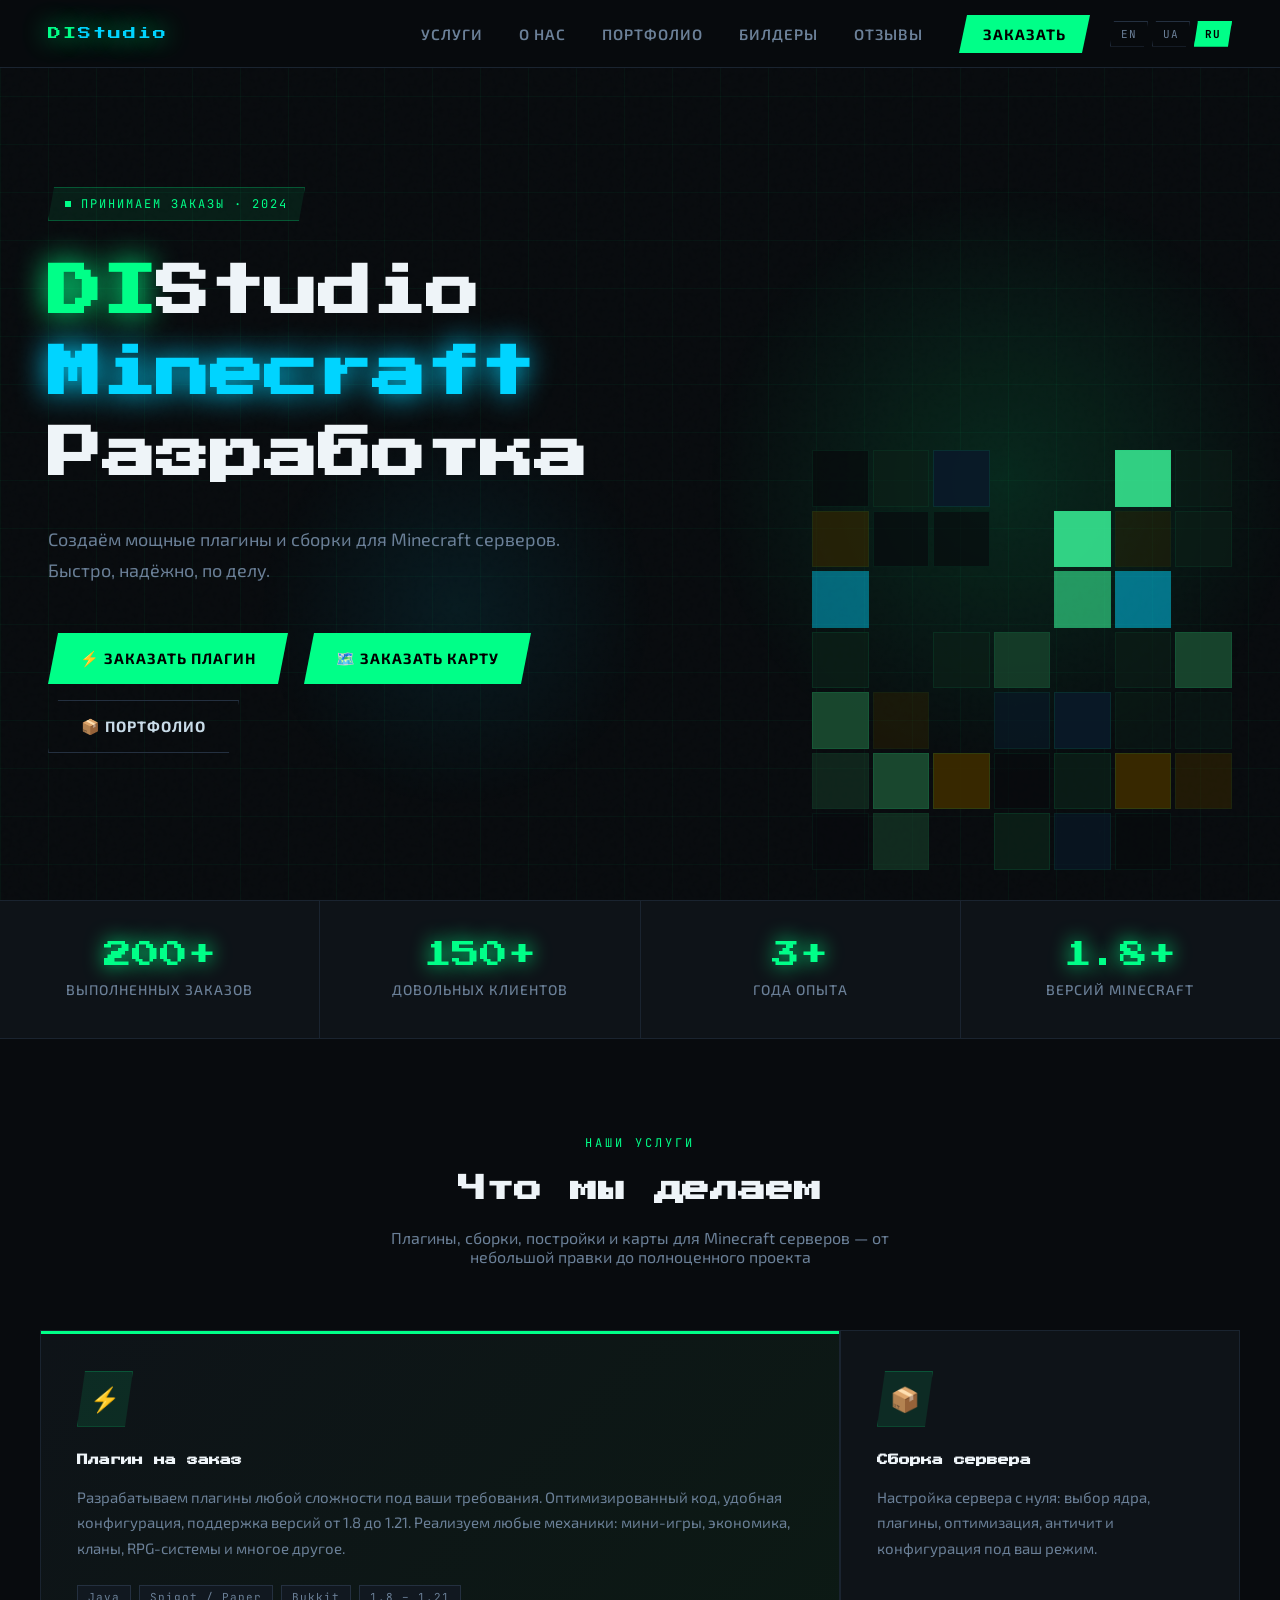
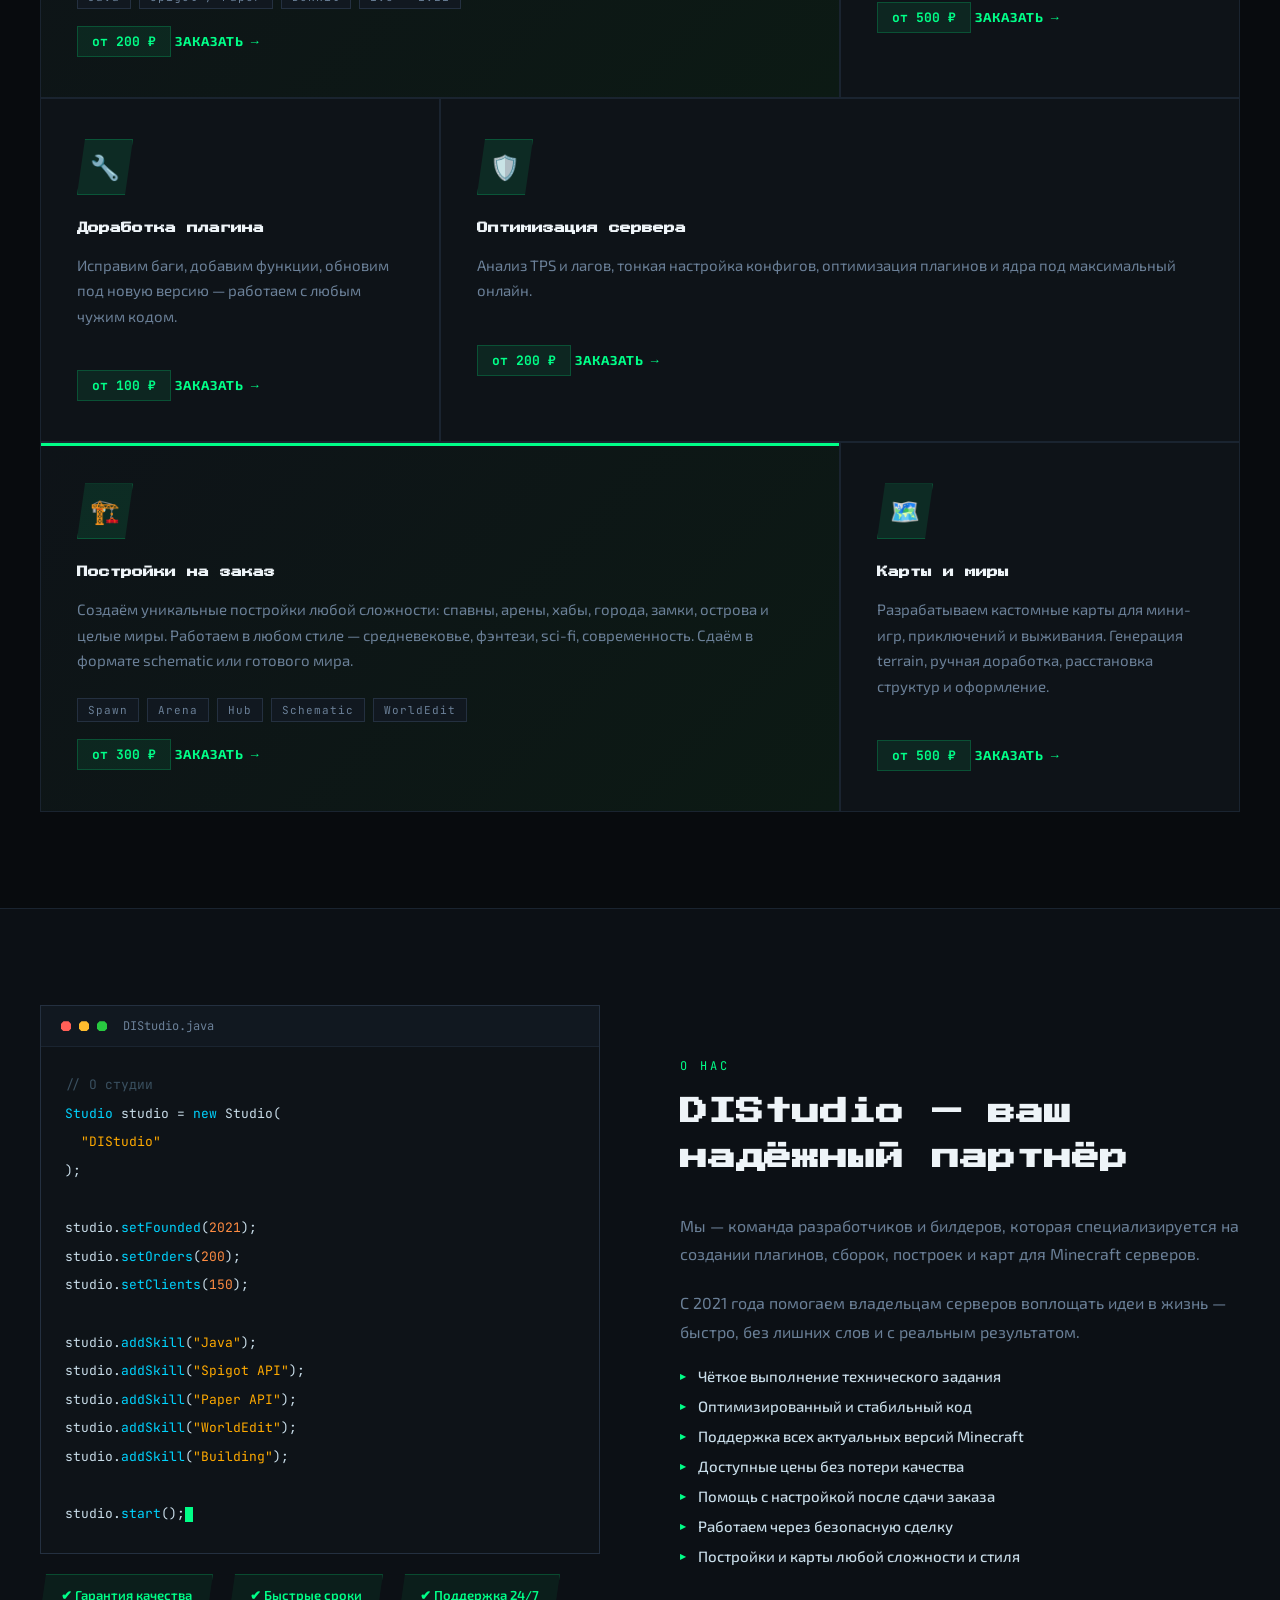
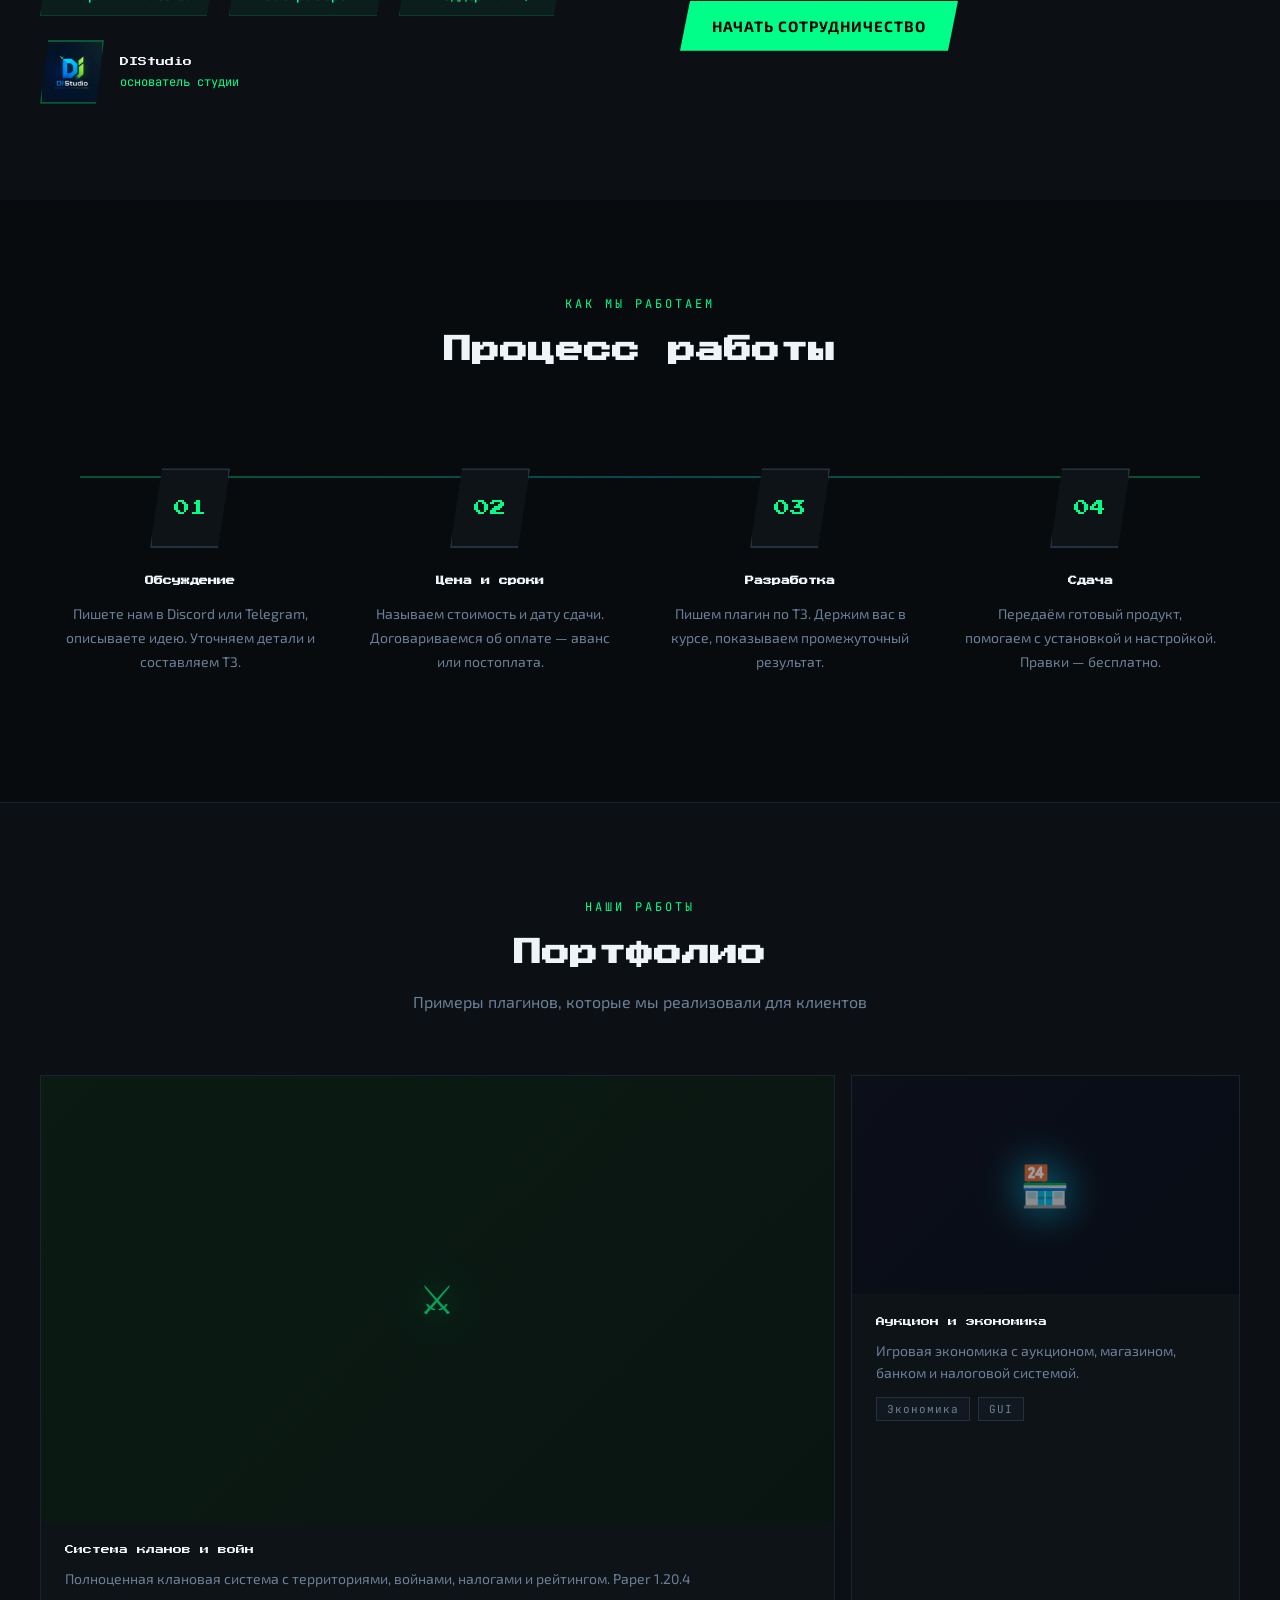
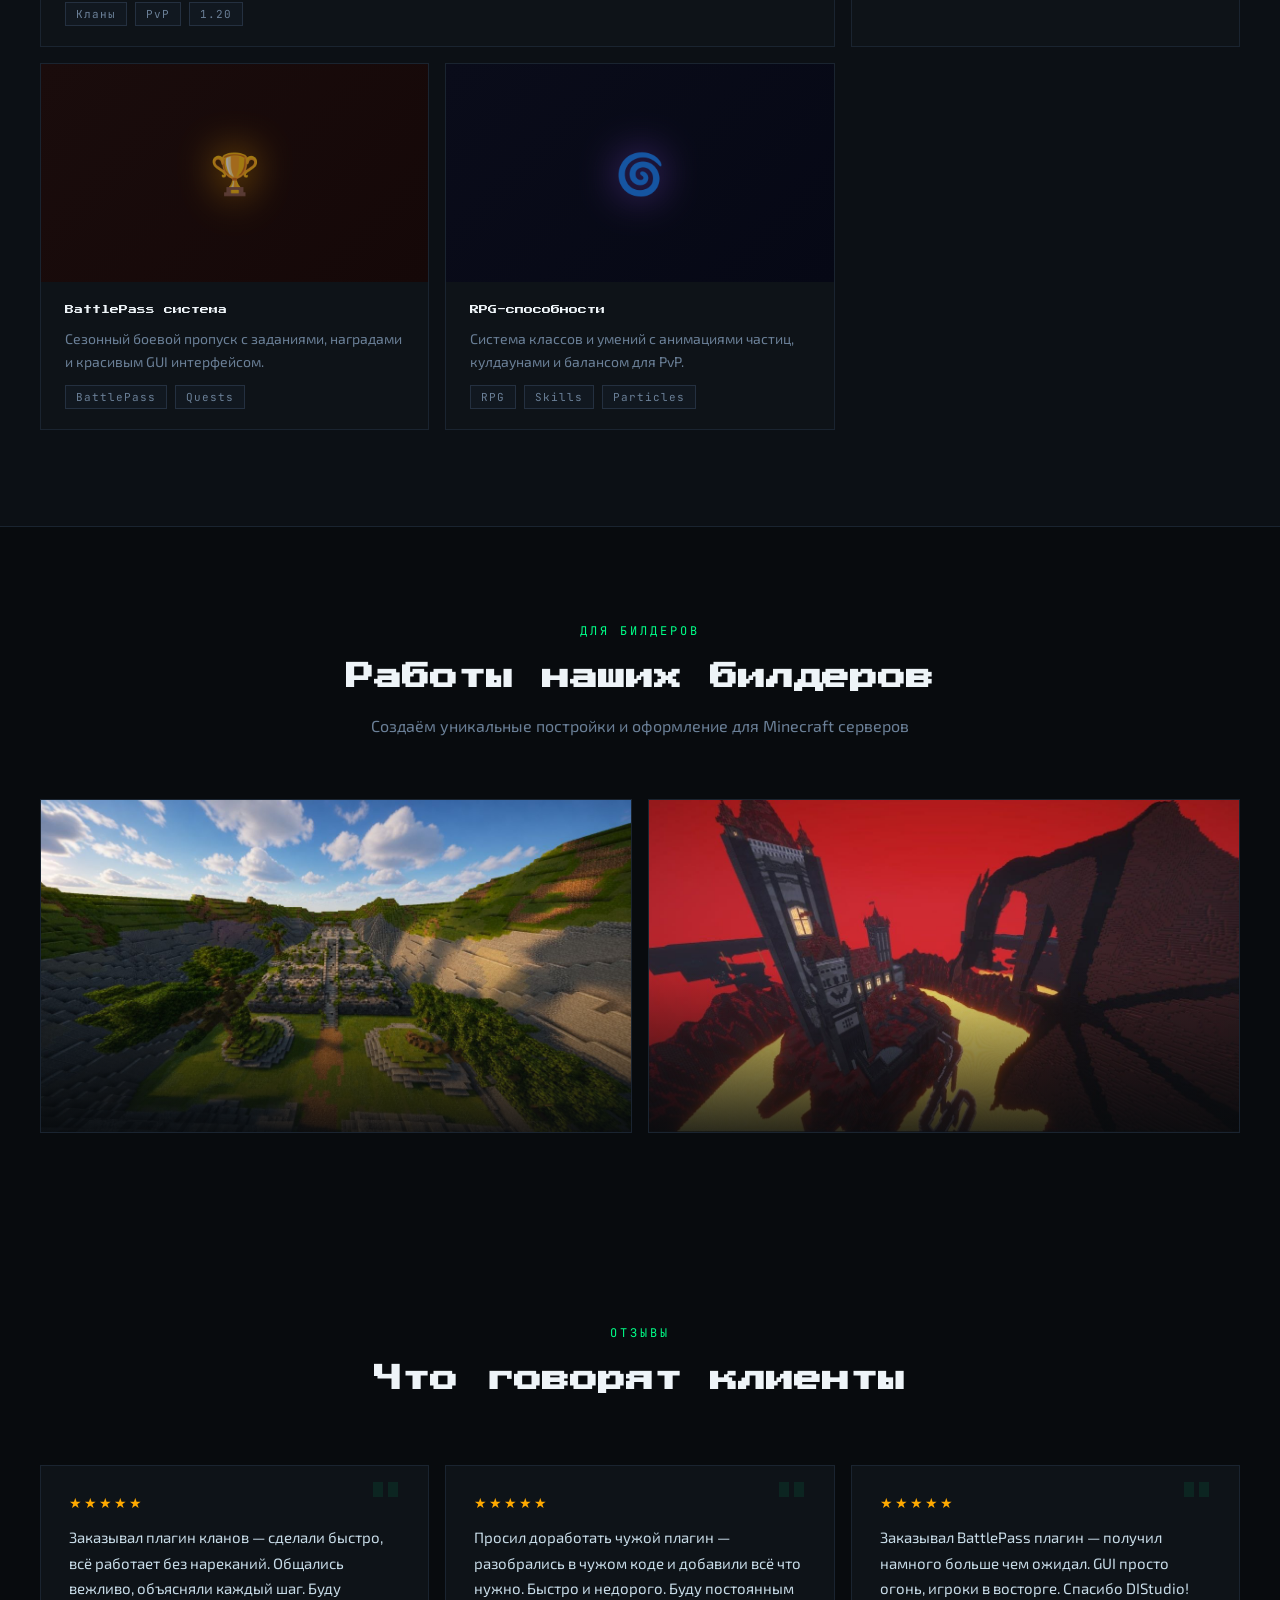
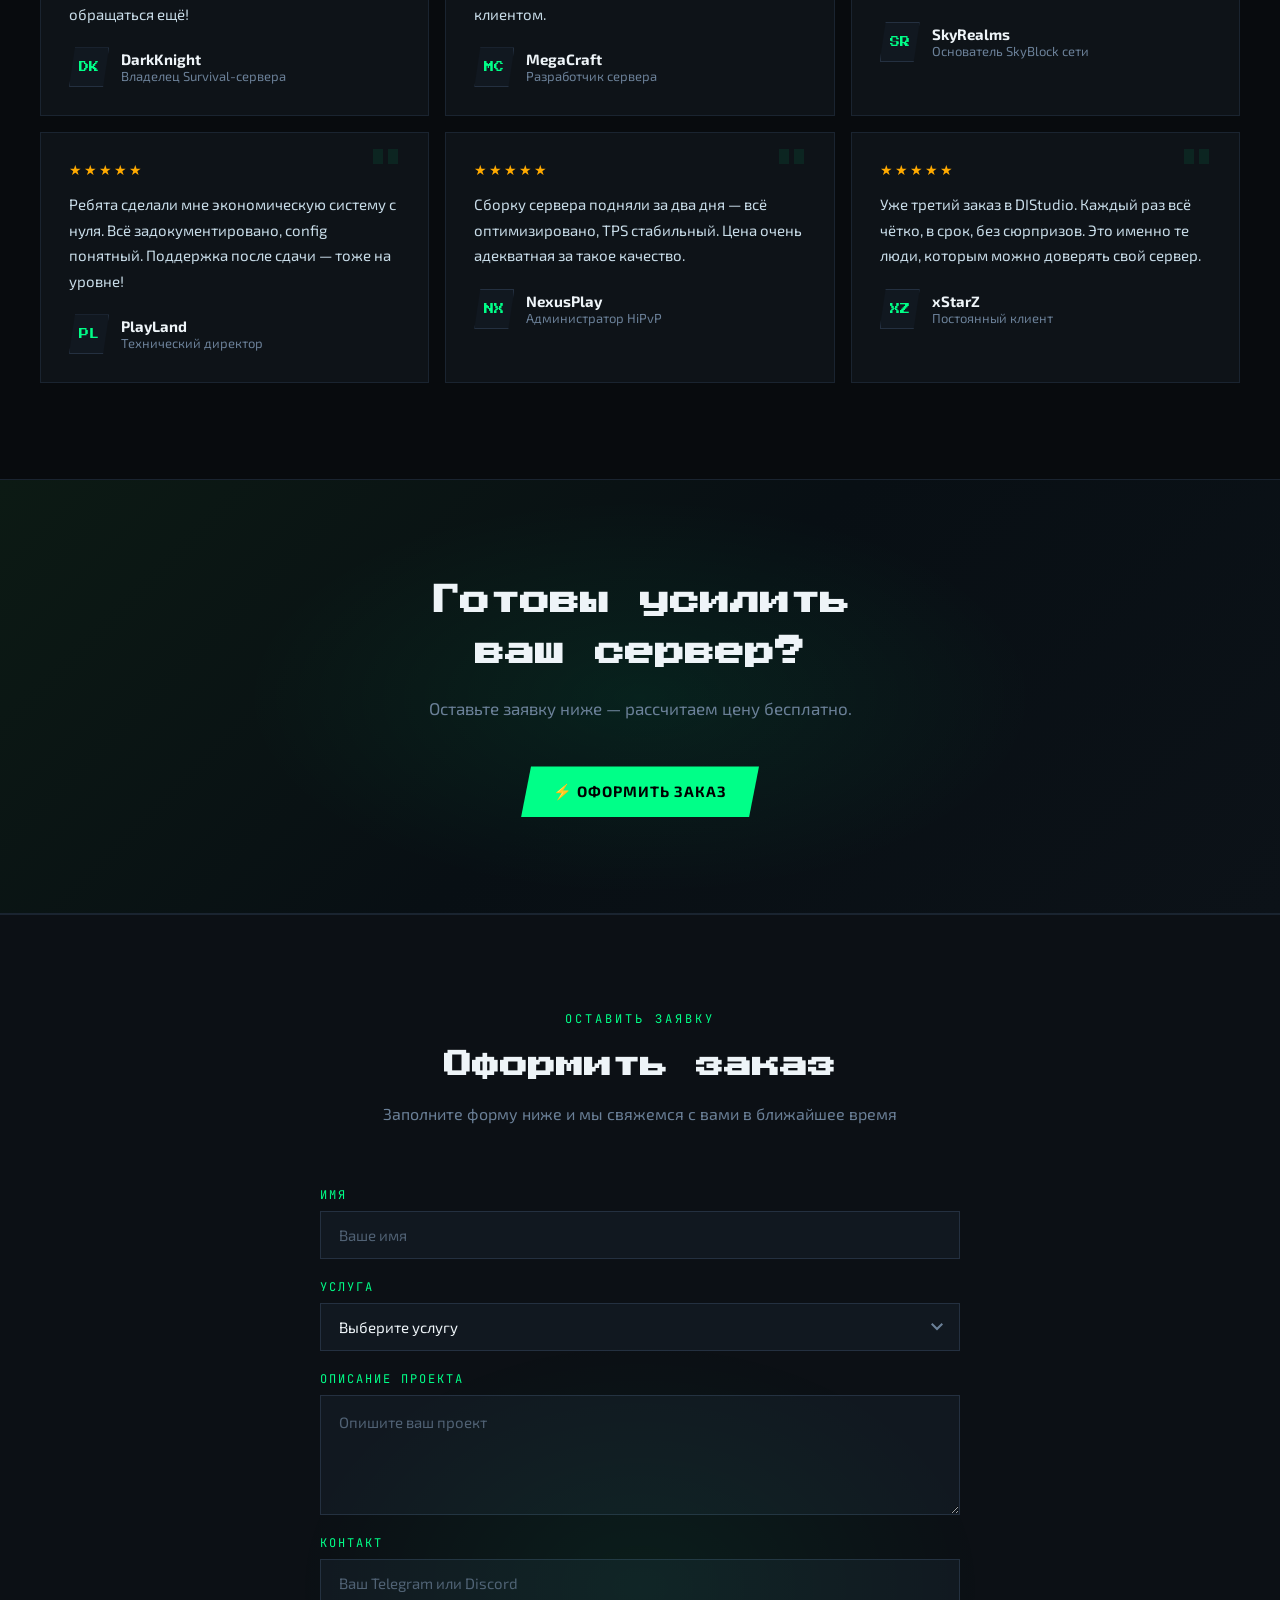
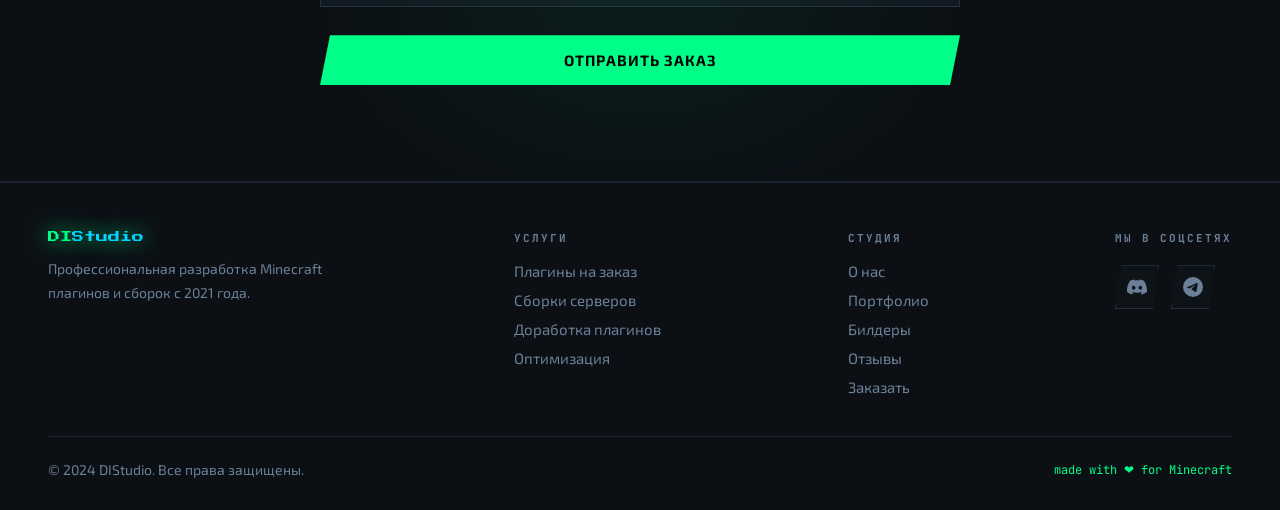
==== commit ecd170c1: "Update button" ====
--- a/index.html
+++ b/index.html
@@ -369,6 +369,7 @@
     <p class="hero-sub">Создаём мощные плагины и сборки для Minecraft серверов. Быстро, надёжно, по делу.</p>
     <div class="hero-btns">
       <a href="#order-form" class="btn btn-primary">⚡ Заказать плагин</a>
+      <a href="#order-form" class="btn btn-primary">🗺️ Заказать карту</a>
       <a href="#portfolio" class="btn btn-secondary">📦 Портфолио</a>
     </div>
   </div>
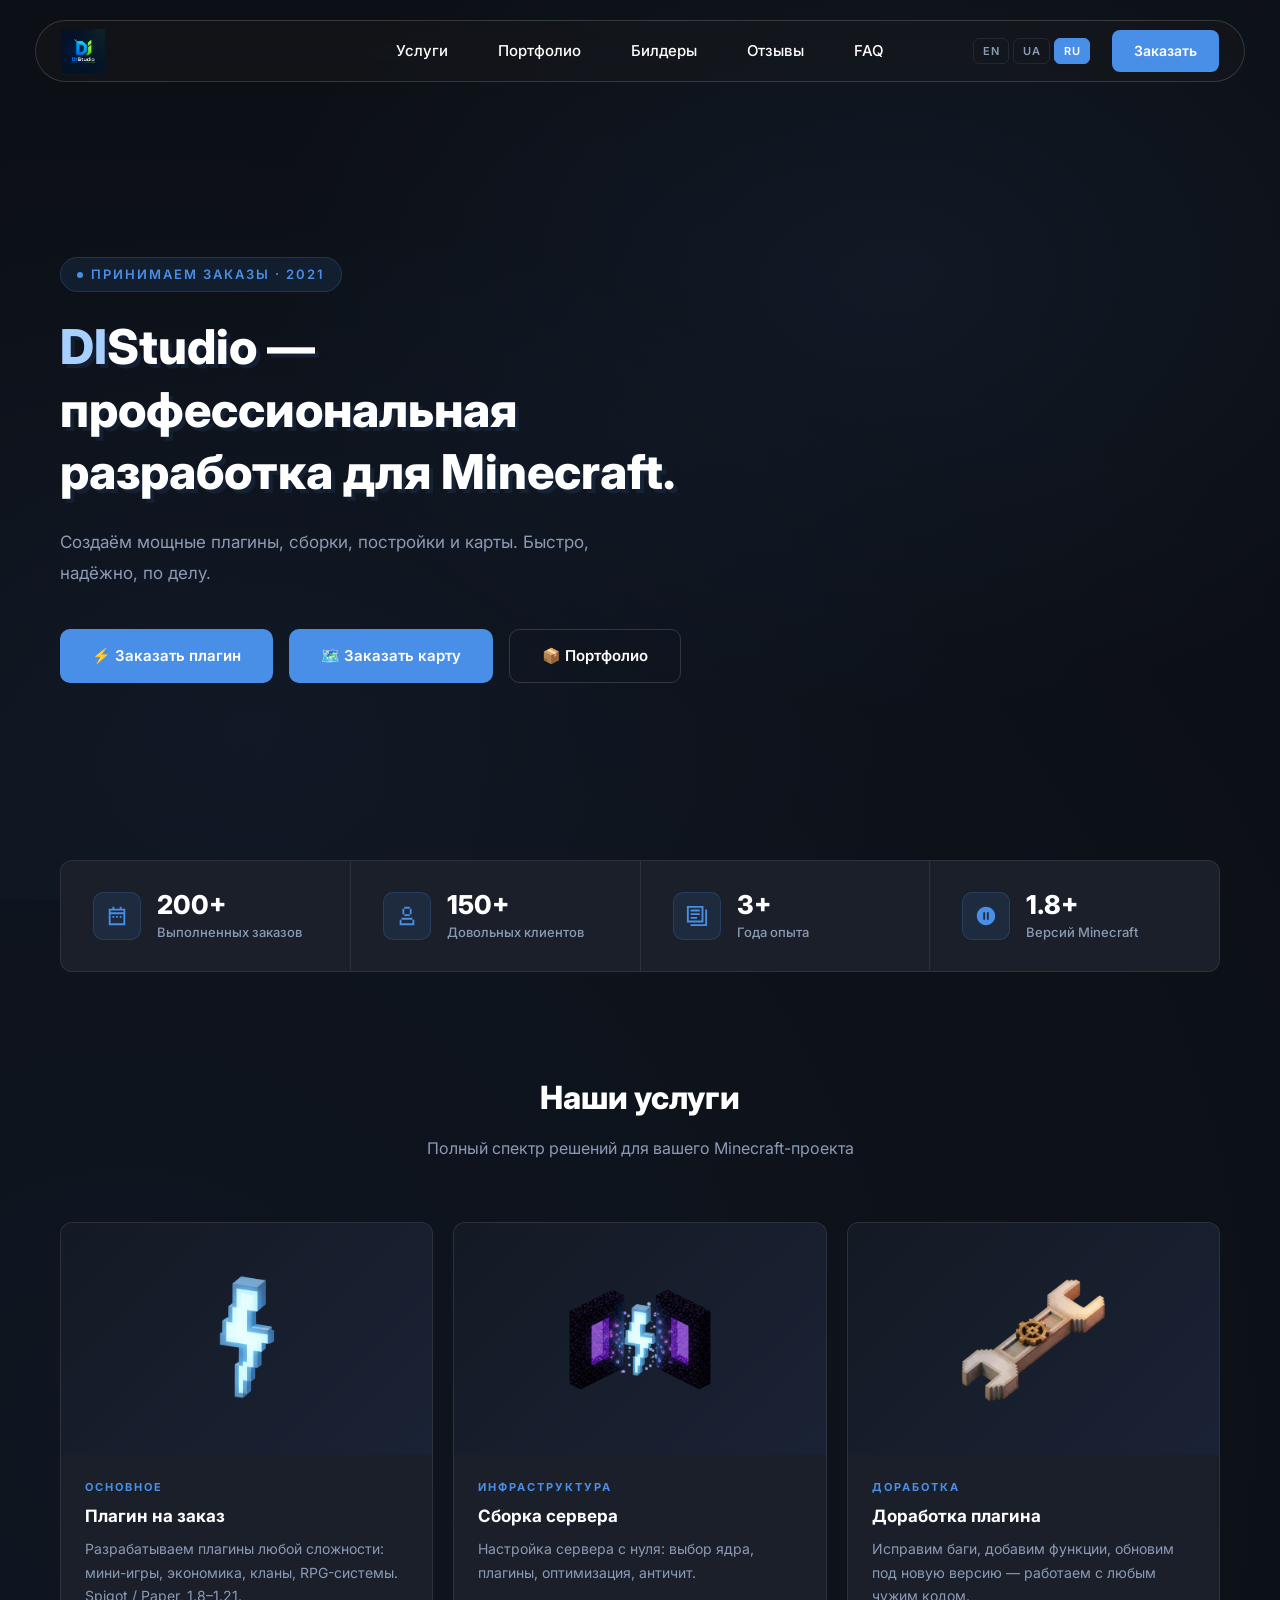
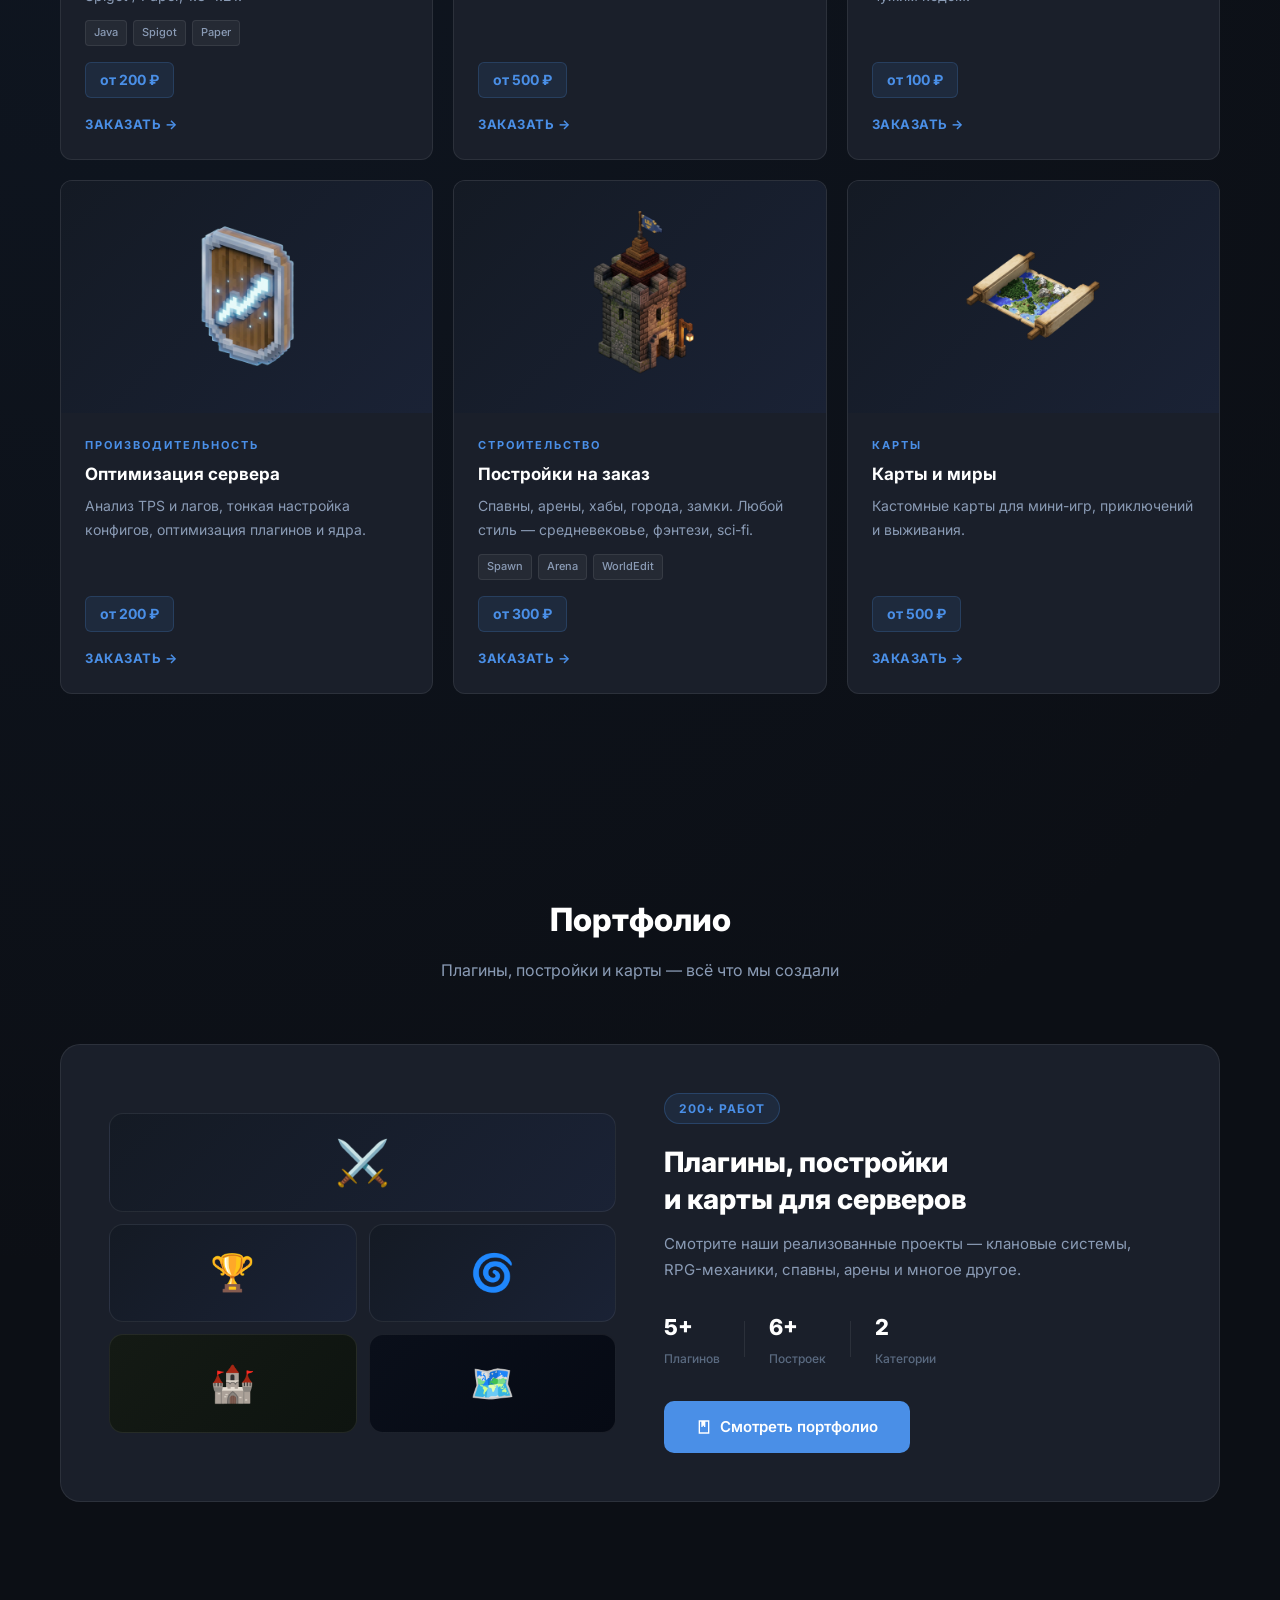
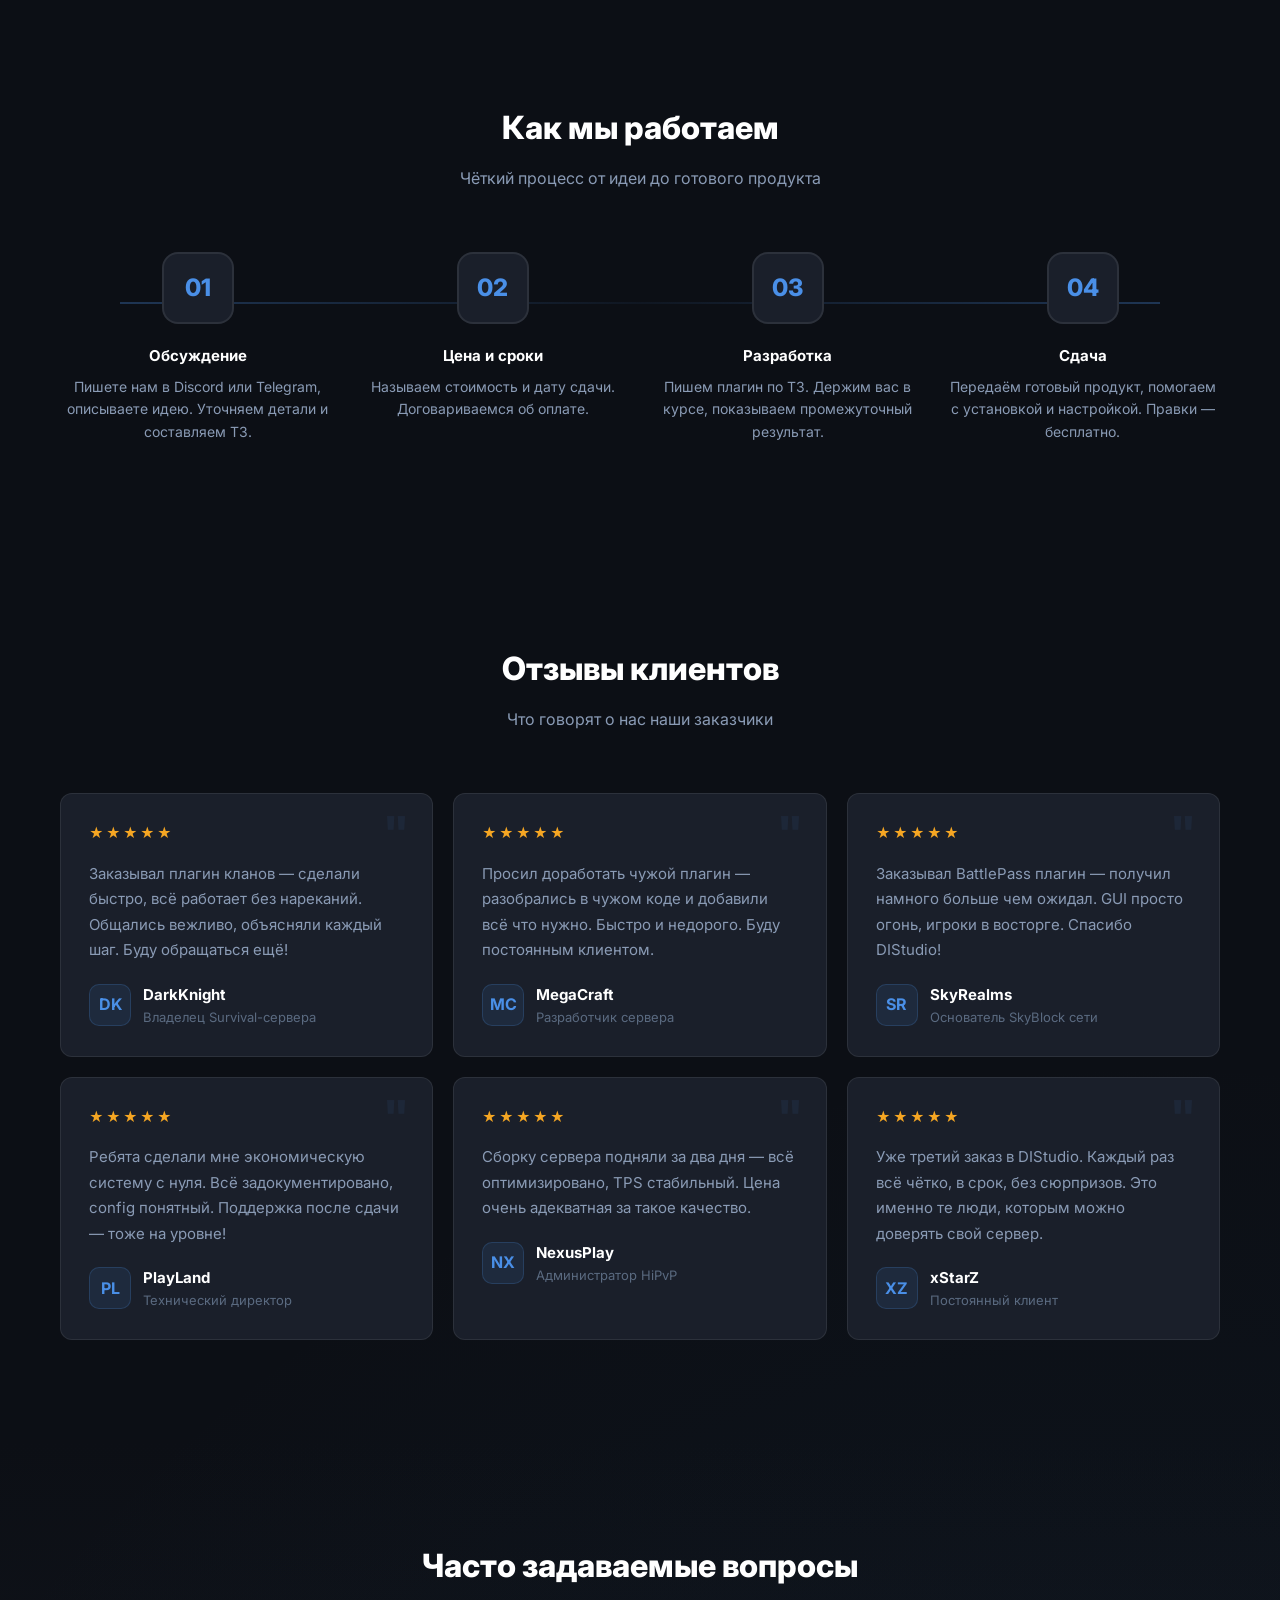
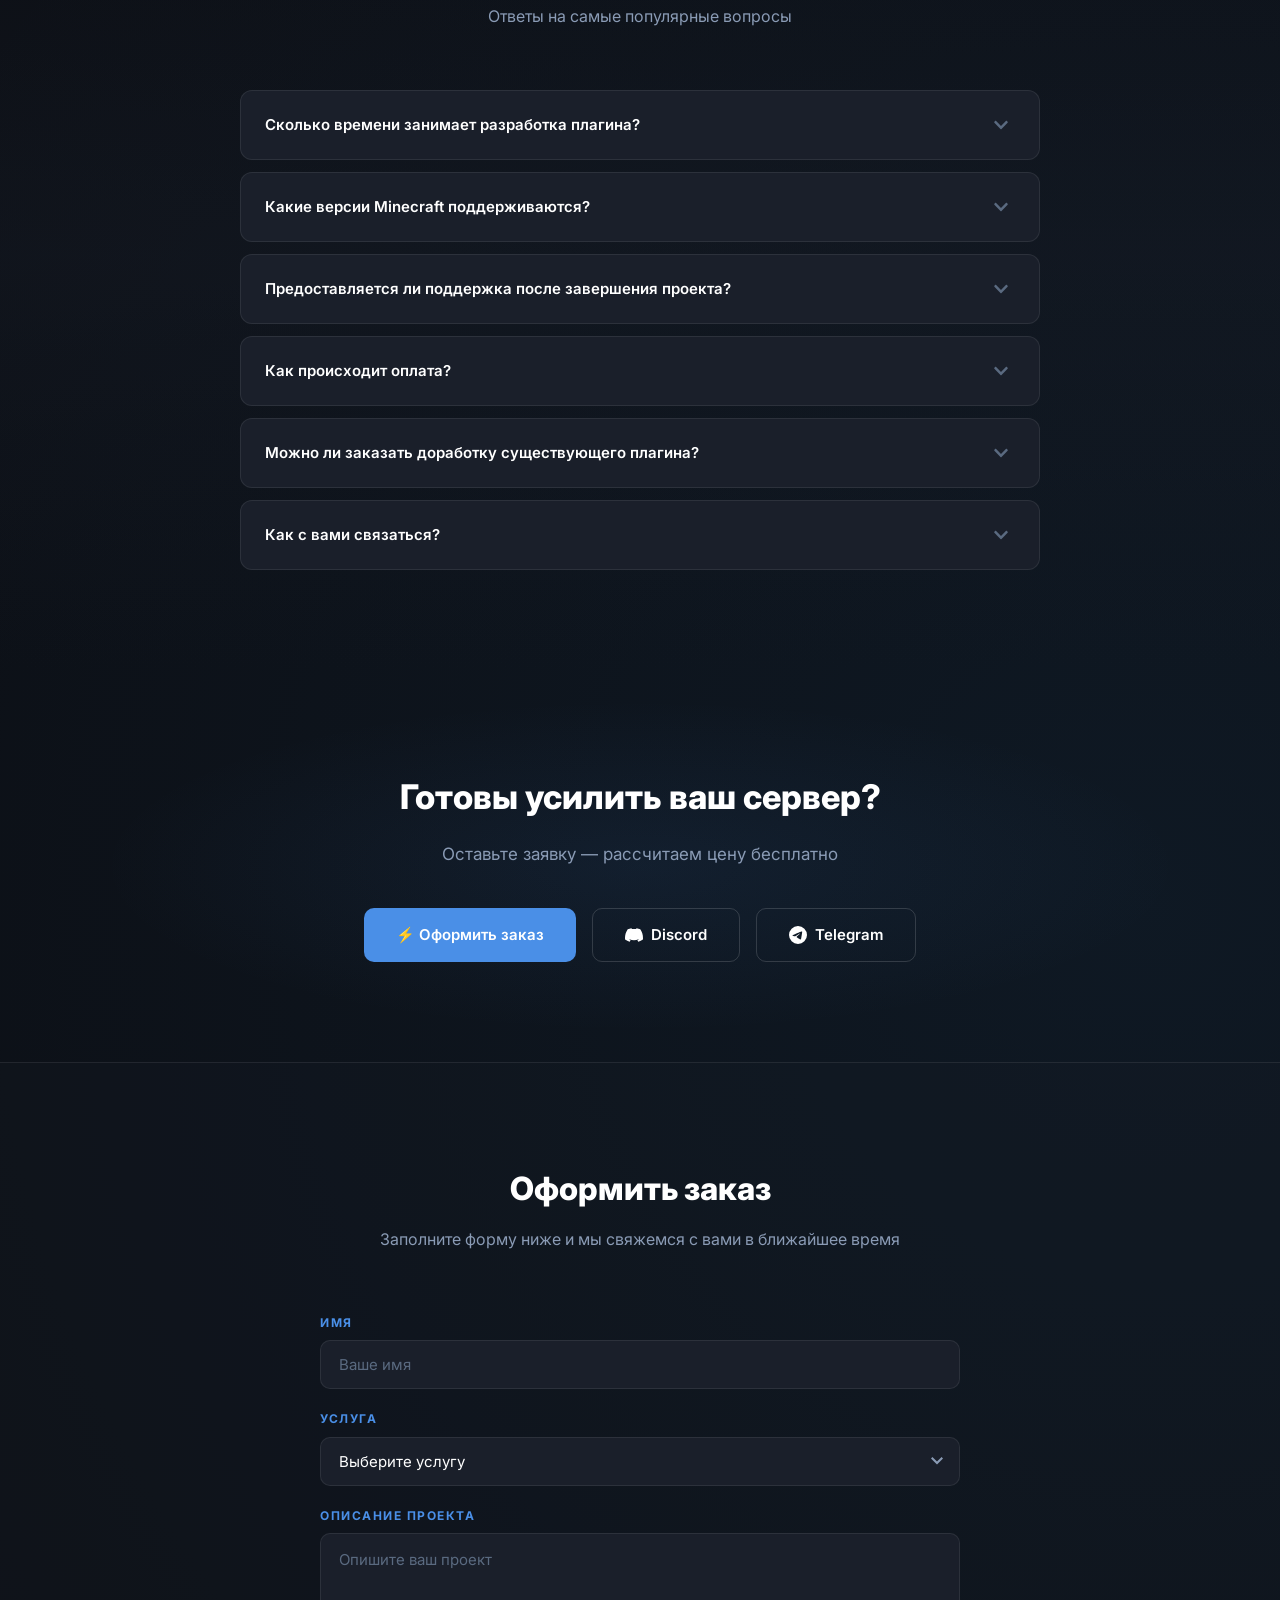
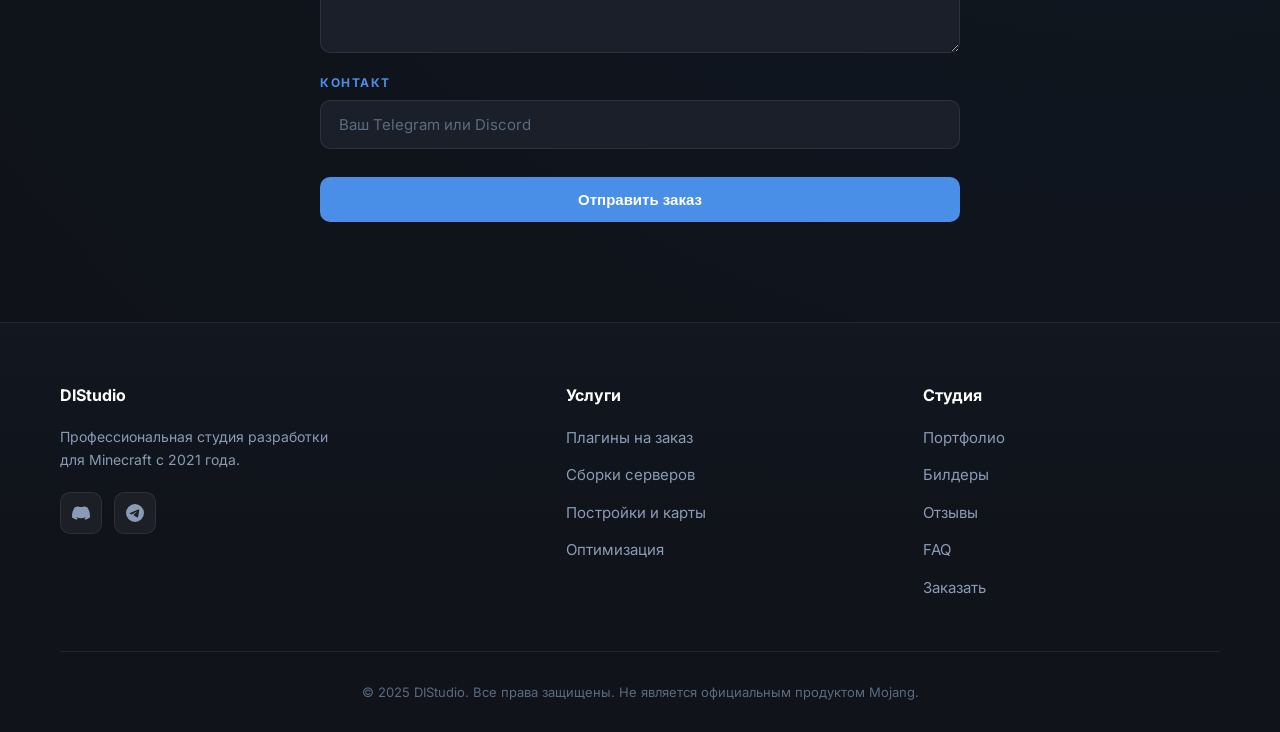
==== commit 77794159: "New Design" ====
--- a/index.html
+++ b/index.html
@@ -1,844 +1,780 @@
-<!DOCTYPE html>
-<html lang="ru">
-<head>
-<meta charset="UTF-8">
-<meta name="viewport" content="width=device-width, initial-scale=1.0">
-<title>DIStudio — Разработка Minecraft плагинов</title>
-<link rel="icon" type="image/jpeg" href="ava.jpg">
-<link rel="apple-touch-icon" href="ava.jpg">
-<link rel="preconnect" href="https://fonts.googleapis.com">
-<link href="https://fonts.googleapis.com/css2?family=Press+Start+2P&family=Exo+2:wght@300;400;500;600;700;800;900&family=JetBrains+Mono:wght@400;600&display=swap" rel="stylesheet">
-<style>
-:root {
-  --bg:#080b0e; --bg2:#0c1015; --bg3:#111820; --card:#0e1318;
-  --border:#1a2430; --border2:#243040;
-  --green:#00ff88; --cyan:#00d4ff; --amber:#ffaa00;
-  --discord:#5865F2; --tg:#29b6f6;
-  --text:#c8dce8; --text2:#6b8098; --white:#eef4f8;
-}
-*{margin:0;padding:0;box-sizing:border-box;}
-html{scroll-behavior:smooth;}
-body{background:var(--bg);color:var(--text);font-family:'Exo 2',sans-serif;overflow-x:hidden;}
-body::before{content:'';position:fixed;inset:0;background-image:linear-gradient(rgba(0,255,136,.04) 1px,transparent 1px),linear-gradient(90deg,rgba(0,255,136,.04) 1px,transparent 1px);background-size:48px 48px;pointer-events:none;z-index:0;}
-body::after{content:'';position:fixed;inset:0;background-image:url("data:image/svg+xml,%3Csvg viewBox='0 0 200 200' xmlns='http://www.w3.org/2000/svg'%3E%3Cfilter id='n'%3E%3CfeTurbulence type='fractalNoise' baseFrequency='0.9' numOctaves='4' stitchTiles='stitch'/%3E%3C/filter%3E%3Crect width='100%25' height='100%25' filter='url(%23n)' opacity='0.04'/%3E%3C/svg%3E");opacity:.4;pointer-events:none;z-index:0;}
-.particles{position:fixed;inset:0;pointer-events:none;z-index:0;overflow:hidden;}
-.particle{position:absolute;width:3px;height:3px;background:var(--green);opacity:0;animation:float linear infinite;}
-@keyframes float{0%{opacity:0;transform:translateY(100vh)}10%{opacity:.6}90%{opacity:.3}100%{opacity:0;transform:translateY(-20vh)}}
-@keyframes blink{0%,100%{opacity:1}50%{opacity:.2}}
-@keyframes fadein{from{opacity:0;transform:translateY(20px)}to{opacity:1;transform:translateY(0)}}
-@keyframes blockpulse{0%,100%{opacity:.4}50%{opacity:1}}
-@keyframes modalin{from{opacity:0;transform:translateY(20px)}to{opacity:1;transform:translateY(0)}}
-
-nav{position:fixed;top:0;left:0;right:0;z-index:200;display:flex;align-items:center;justify-content:space-between;padding:0 48px;height:68px;background:rgba(8,11,14,.9);backdrop-filter:blur(20px);border-bottom:1px solid var(--border);}
-.nav-logo{font-family:'Press Start 2P',monospace;font-size:13px;color:var(--green);text-shadow:0 0 24px var(--green),0 0 48px rgba(0,255,136,.3);text-decoration:none;letter-spacing:2px;}
-.nav-logo span{color:var(--cyan);}
-.nav-right{display:flex;align-items:center;}
-.nav-links{display:flex;gap:36px;list-style:none;}
-.nav-links a{color:var(--text2);text-decoration:none;font-weight:600;font-size:15px;letter-spacing:1px;text-transform:uppercase;transition:color .2s;position:relative;}
-.nav-links a::after{content:'';position:absolute;bottom:-4px;left:0;right:0;height:2px;background:var(--green);transform:scaleX(0);transition:transform .2s;}
-.nav-links a:hover{color:var(--green);}
-.nav-links a:hover::after{transform:scaleX(1);}
-.nav-cta{background:var(--green)!important;color:#000!important;padding:10px 24px;font-weight:700!important;clip-path:polygon(8px 0%,100% 0%,calc(100% - 8px) 100%,0% 100%);transition:background .2s,box-shadow .2s!important;}
-.nav-cta:hover{background:#fff!important;box-shadow:0 0 24px var(--green)!important;}
-.nav-cta::after{display:none!important;}
-
-.hero{position:relative;min-height:100vh;display:flex;align-items:center;padding:120px 48px 80px;overflow:hidden;z-index:1;}
-.hero-glow{position:absolute;top:20%;left:55%;width:600px;height:600px;background:radial-gradient(circle,rgba(0,255,136,.12) 0%,transparent 70%);pointer-events:none;}
-.hero-glow2{position:absolute;bottom:10%;left:20%;width:400px;height:400px;background:radial-gradient(circle,rgba(0,212,255,.08) 0%,transparent 70%);pointer-events:none;}
-.hero-content{position:relative;z-index:2;max-width:680px;}
-.hero-badge{display:inline-flex;align-items:center;gap:10px;background:rgba(0,255,136,.08);border:1px solid rgba(0,255,136,.25);padding:8px 16px;font-family:'JetBrains Mono',monospace;font-size:12px;color:var(--green);letter-spacing:2px;text-transform:uppercase;margin-bottom:32px;clip-path:polygon(6px 0%,100% 0%,calc(100% - 6px) 100%,0% 100%);animation:fadein .8s ease both;}
-.hero-badge-dot{width:6px;height:6px;background:var(--green);animation:blink 1.2s infinite;}
-.hero-title{font-family:'Press Start 2P',monospace;font-size:clamp(26px,4.5vw,54px);line-height:1.5;color:var(--white);margin-bottom:28px;animation:fadein .8s .1s ease both;}
-.hero-title .accent{color:var(--green);text-shadow:0 0 30px var(--green);}
-.hero-title .accent2{color:var(--cyan);text-shadow:0 0 30px var(--cyan);}
-.hero-sub{font-size:18px;font-weight:400;color:var(--text2);line-height:1.7;margin-bottom:48px;max-width:520px;animation:fadein .8s .2s ease both;}
-.hero-btns{display:flex;gap:16px;flex-wrap:wrap;animation:fadein .8s .3s ease both;}
-.btn{display:inline-flex;align-items:center;gap:10px;padding:16px 32px;font-family:'Exo 2',sans-serif;font-weight:700;font-size:15px;letter-spacing:1px;text-transform:uppercase;text-decoration:none;cursor:pointer;border:none;transition:all .2s;clip-path:polygon(10px 0%,100% 0%,calc(100% - 10px) 100%,0% 100%);}
-.btn-primary{background:var(--green);color:#000;}
-.btn-primary:hover{background:#fff;box-shadow:0 0 40px rgba(0,255,136,.5);transform:translateY(-2px);}
-.btn-secondary{background:transparent;color:var(--text);border:1px solid var(--border2);}
-.btn-secondary:hover{border-color:var(--green);color:var(--green);background:rgba(0,255,136,.05);}
-.hero-visual{position:absolute;right:48px;top:50%;transform:translateY(-50%);width:420px;height:420px;display:grid;grid-template-columns:repeat(7,1fr);gap:4px;opacity:.6;animation:fadein 1s .4s ease both;}
-.block{aspect-ratio:1;animation:blockpulse 3s infinite;}
-
-.stats{position:relative;z-index:1;display:flex;background:var(--card);border-top:1px solid var(--border);border-bottom:1px solid var(--border);}
-.stat-item{flex:1;padding:40px 32px;text-align:center;border-right:1px solid var(--border);transition:background .2s;}
-.stat-item:last-child{border-right:none;}
-.stat-item:hover{background:rgba(0,255,136,.03);}
-.stat-num{font-family:'Press Start 2P',monospace;font-size:28px;color:var(--green);text-shadow:0 0 20px var(--green);display:block;margin-bottom:10px;}
-.stat-label{font-size:14px;color:var(--text2);font-weight:500;text-transform:uppercase;letter-spacing:1px;}
-
-section{position:relative;z-index:1;}
-.section-header{text-align:center;margin-bottom:64px;}
-.section-tag{font-family:'JetBrains Mono',monospace;font-size:12px;color:var(--green);letter-spacing:3px;text-transform:uppercase;margin-bottom:16px;display:block;}
-.section-title{font-family:'Press Start 2P',monospace;font-size:clamp(16px,2.5vw,28px);color:var(--white);line-height:1.6;}
-.section-desc{margin-top:16px;color:var(--text2);font-size:16px;max-width:560px;margin-left:auto;margin-right:auto;}
-.container{max-width:1200px;margin:0 auto;padding:0 48px;}
-.py{padding:96px 0;}
-
-.services-grid{display:grid;grid-template-columns:repeat(3,1fr);gap:2px;background:var(--border);border:1px solid var(--border);}
-.service-card.fill{grid-column:span 1;}
-.services-grid .service-card:nth-child(3){grid-column:span 1;}
-.services-grid .service-card:nth-child(4){grid-column:span 2;}
-.service-card{background:var(--card);padding:40px 36px;position:relative;overflow:hidden;transition:background .3s;}
-.service-card::before{content:'';position:absolute;top:0;left:0;right:0;height:3px;background:var(--green);transform:scaleX(0);transition:transform .3s;transform-origin:left;}
-.service-card:hover{background:#0f181f;}
-.service-card:hover::before{transform:scaleX(1);}
-.service-card.featured{grid-column:span 2;background:linear-gradient(135deg,#0e1318 0%,#0c1a14 100%);}
-.service-card.featured::before{transform:scaleX(1);}
-.service-icon{width:56px;height:56px;background:rgba(0,255,136,.1);border:1px solid rgba(0,255,136,.2);display:flex;align-items:center;justify-content:center;font-size:24px;margin-bottom:24px;clip-path:polygon(8px 0%,100% 0%,calc(100% - 8px) 100%,0% 100%);}
-.service-title{font-family:'Press Start 2P',monospace;font-size:11px;color:var(--white);margin-bottom:14px;line-height:1.8;}
-.service-desc{font-size:15px;color:var(--text2);line-height:1.7;margin-bottom:24px;}
-.service-price{font-family:'JetBrains Mono',monospace;font-size:13px;color:var(--green);font-weight:700;background:rgba(0,255,136,.08);border:1px solid rgba(0,255,136,.2);display:inline-block;padding:6px 14px;}
-.tag{font-size:11px;font-family:'JetBrains Mono',monospace;color:var(--text2);background:var(--bg3);border:1px solid var(--border2);padding:4px 10px;letter-spacing:1px;}
-.service-tags{display:flex;gap:8px;flex-wrap:wrap;margin-top:16px;}
-.service-link{display:inline-flex;align-items:center;gap:8px;color:var(--green);font-weight:700;font-size:13px;text-decoration:none;text-transform:uppercase;letter-spacing:1px;margin-top:24px;transition:gap .2s;background:none;border:none;cursor:pointer;font-family:'Exo 2',sans-serif;}
-.service-link:hover{gap:14px;}
-
-.about-layout{display:grid;grid-template-columns:1fr 1fr;gap:80px;align-items:center;}
-.about-terminal{background:var(--card);border:1px solid var(--border2);}
-.terminal-bar{background:var(--bg3);padding:12px 20px;display:flex;align-items:center;gap:8px;border-bottom:1px solid var(--border);}
-.terminal-dot{width:10px;height:10px;clip-path:polygon(0 25%,25% 0,75% 0,100% 25%,100% 75%,75% 100%,25% 100%,0 75%);}
-.t-red{background:#ff5f57}.t-yellow{background:#febc2e}.t-green2{background:#28c840}
-.terminal-title{color:var(--text2);font-size:12px;margin-left:8px;font-family:'JetBrains Mono',monospace;}
-.terminal-body{padding:24px;font-family:'JetBrains Mono',monospace;font-size:13px;line-height:2.2;}
-.t-comment{color:#3a5060}.t-key{color:var(--cyan)}.t-str{color:var(--amber)}.t-num{color:#ff8c42}
-.t-cursor{display:inline-block;width:8px;height:15px;background:var(--green);vertical-align:middle;animation:blink .8s infinite;}
-.about-badge-row{display:flex;gap:16px;flex-wrap:wrap;margin-top:20px;}
-.about-badge{background:rgba(0,255,136,.06);border:1px solid rgba(0,255,136,.2);padding:12px 20px;font-size:13px;font-weight:600;color:var(--green);display:flex;align-items:center;gap:8px;clip-path:polygon(6px 0%,100% 0%,calc(100% - 6px) 100%,0% 100%);}
-.about-desc{font-size:16px;color:var(--text2);line-height:1.8;margin-bottom:20px;}
-.about-list{list-style:none;display:flex;flex-direction:column;gap:12px;margin-bottom:36px;}
-.about-list li{display:flex;align-items:center;gap:12px;font-size:15px;color:var(--text);font-weight:500;}
-.about-list li::before{content:'▶';color:var(--green);font-size:8px;flex-shrink:0;}
-
-.portfolio-grid{display:grid;grid-template-columns:repeat(3,1fr);gap:16px;}
-.portfolio-card{background:var(--card);border:1px solid var(--border);overflow:hidden;transition:border-color .3s,transform .3s;}
-.portfolio-card:hover{border-color:var(--green);transform:translateY(-4px);}
-.portfolio-card:first-child{grid-column:span 2;}
-.portfolio-img{width:100%;aspect-ratio:16/9;display:flex;align-items:center;justify-content:center;}
-.portfolio-info{padding:20px 24px;}
-.portfolio-name{font-family:'Press Start 2P',monospace;font-size:9px;color:var(--white);margin-bottom:10px;line-height:1.8;}
-.portfolio-desc{font-size:14px;color:var(--text2);line-height:1.6;}
-
-.process-steps{display:flex;position:relative;}
-.process-steps::before{content:'';position:absolute;top:40px;left:40px;right:40px;height:2px;background:linear-gradient(90deg,var(--green) 0%,var(--cyan) 50%,var(--green) 100%);opacity:.3;}
-.step{flex:1;padding:32px 24px;text-align:center;position:relative;}
-.step-num{width:80px;height:80px;background:var(--card);border:2px solid var(--border2);display:flex;align-items:center;justify-content:center;font-family:'Press Start 2P',monospace;font-size:16px;color:var(--green);margin:0 auto 24px;position:relative;z-index:1;clip-path:polygon(12px 0%,100% 0%,calc(100% - 12px) 100%,0% 100%);transition:background .3s,box-shadow .3s;}
-.step:hover .step-num{background:rgba(0,255,136,.1);box-shadow:0 0 30px rgba(0,255,136,.3);}
-.step-title{font-family:'Press Start 2P',monospace;font-size:9px;color:var(--white);margin-bottom:12px;line-height:2;}
-.step-desc{font-size:14px;color:var(--text2);line-height:1.7;}
-
-.reviews-grid{display:grid;grid-template-columns:repeat(3,1fr);gap:16px;}
-.review-card{background:var(--card);border:1px solid var(--border);padding:28px;transition:border-color .3s;position:relative;}
-.review-card::before{content:'"';position:absolute;top:16px;right:20px;font-family:'Press Start 2P',monospace;font-size:40px;color:rgba(0,255,136,.08);line-height:1;}
-.review-card:hover{border-color:rgba(0,255,136,.3);}
-.review-stars{color:var(--amber);font-size:14px;margin-bottom:14px;letter-spacing:2px;}
-.review-text{font-size:15px;color:var(--text);line-height:1.7;margin-bottom:20px;}
-.review-author{display:flex;align-items:center;gap:12px;}
-.review-avatar{width:40px;height:40px;background:var(--bg3);border:1px solid var(--border2);display:flex;align-items:center;justify-content:center;font-family:'Press Start 2P',monospace;font-size:10px;color:var(--green);clip-path:polygon(6px 0%,100% 0%,calc(100% - 6px) 100%,0% 100%);}
-.review-name{font-weight:700;font-size:15px;color:var(--white);}
-.review-role{font-size:13px;color:var(--text2);}
-
-.cta-section{background:linear-gradient(135deg,#0c1a14 0%,#080f14 50%,#0c1218 100%);border-top:1px solid var(--border);border-bottom:1px solid var(--border);text-align:center;padding:96px 48px;position:relative;overflow:hidden;}
-.cta-glow{position:absolute;top:50%;left:50%;transform:translate(-50%,-50%);width:800px;height:400px;background:radial-gradient(ellipse,rgba(0,255,136,.08) 0%,transparent 70%);pointer-events:none;}
-.cta-title{font-family:'Press Start 2P',monospace;font-size:clamp(16px,2.5vw,30px);color:var(--white);line-height:1.7;margin-bottom:20px;position:relative;}
-.cta-sub{font-size:17px;color:var(--text2);margin-bottom:48px;position:relative;}
-.cta-btns{display:flex;gap:16px;justify-content:center;flex-wrap:wrap;position:relative;}
-
-footer{background:var(--bg2);border-top:1px solid var(--border);padding:48px 48px 32px;position:relative;z-index:1;}
-.footer-top{display:flex;justify-content:space-between;align-items:flex-start;margin-bottom:40px;gap:48px;}
-.footer-logo{font-family:'Press Start 2P',monospace;font-size:12px;color:var(--green);text-shadow:0 0 20px var(--green);text-decoration:none;margin-bottom:14px;display:block;}
-.footer-logo span{color:var(--cyan);}
-.footer-tagline{font-size:14px;color:var(--text2);max-width:280px;line-height:1.7;}
-.footer-links-group h4{font-family:'JetBrains Mono',monospace;font-size:11px;color:var(--text2);text-transform:uppercase;letter-spacing:2px;margin-bottom:16px;}
-.footer-links-group ul{list-style:none;display:flex;flex-direction:column;gap:10px;}
-.footer-links-group a{color:var(--text2);text-decoration:none;font-size:15px;transition:color .2s;}
-.footer-links-group a:hover{color:var(--green);}
-.footer-socials{display:flex;gap:12px;}
-.social-btn{width:44px;height:44px;background:var(--card);border:1px solid var(--border2);display:flex;align-items:center;justify-content:center;color:var(--text2);text-decoration:none;transition:all .2s;clip-path:polygon(6px 0%,100% 0%,calc(100% - 6px) 100%,0% 100%);}
-.social-btn svg{width:20px;height:20px;fill:currentColor;}
-.social-btn.ds:hover{border-color:var(--discord);color:var(--discord);background:rgba(88,101,242,.1);}
-.social-btn.tg:hover{border-color:var(--tg);color:var(--tg);background:rgba(41,182,246,.1);}
-.footer-bottom{border-top:1px solid var(--border);padding-top:24px;display:flex;justify-content:space-between;align-items:center;}
-.footer-copy{font-size:14px;color:var(--text2);}
-
-.modal-overlay{position:fixed;inset:0;background:rgba(0,0,0,.85);backdrop-filter:blur(10px);z-index:999;display:none;align-items:center;justify-content:center;padding:24px;}
-.modal-overlay.open{display:flex;}
-.modal{background:var(--card);border:1px solid var(--border2);max-width:460px;width:100%;animation:modalin .3s ease;}
-.modal-header{background:var(--bg3);padding:20px 28px;border-bottom:1px solid var(--border);display:flex;align-items:center;justify-content:space-between;}
-.modal-title{font-family:'Press Start 2P',monospace;font-size:10px;color:var(--green);line-height:1.8;}
-.modal-close{background:none;border:none;color:var(--text2);font-size:22px;cursor:pointer;line-height:1;transition:color .2s;}
-.modal-close:hover{color:#ff4d4d;}
-.modal-body{padding:32px 28px;}
-.modal-desc{font-size:15px;color:var(--text2);line-height:1.7;margin-bottom:28px;}
-
-.contact-options{display:flex;flex-direction:column;gap:12px;margin-bottom:20px;}
-.contact-option{display:flex;align-items:center;gap:20px;padding:20px 24px;text-decoration:none;border:1px solid var(--border2);background:var(--bg3);transition:all .25s;position:relative;overflow:hidden;}
-.contact-option::after{content:'';position:absolute;inset:0;opacity:0;transition:opacity .25s;}
-.contact-option:hover{transform:translateY(-2px);}
-.contact-discord{border-color:rgba(88,101,242,.3);}
-.contact-discord::after{background:rgba(88,101,242,.06);}
-.contact-discord:hover{border-color:var(--discord);box-shadow:0 0 28px rgba(88,101,242,.25);}
-.contact-discord:hover::after{opacity:1;}
-.contact-telegram{border-color:rgba(41,182,246,.3);}
-.contact-telegram::after{background:rgba(41,182,246,.06);}
-.contact-telegram:hover{border-color:var(--tg);box-shadow:0 0 28px rgba(41,182,246,.25);}
-.contact-telegram:hover::after{opacity:1;}
-.co-icon{width:56px;height:56px;display:flex;align-items:center;justify-content:center;flex-shrink:0;clip-path:polygon(8px 0%,100% 0%,calc(100% - 8px) 100%,0% 100%);position:relative;z-index:1;}
-.co-icon svg{width:28px;height:28px;fill:currentColor;}
-.contact-discord .co-icon{color:var(--discord);background:rgba(88,101,242,.12);border:1px solid rgba(88,101,242,.3);}
-.contact-telegram .co-icon{color:var(--tg);background:rgba(41,182,246,.12);border:1px solid rgba(41,182,246,.3);}
-.co-info{flex:1;position:relative;z-index:1;}
-.co-name{font-family:'Press Start 2P',monospace;font-size:11px;color:var(--white);margin-bottom:6px;line-height:1.6;}
-.co-hint{font-size:13px;color:var(--text2);}
-.co-arrow{font-size:20px;color:var(--text2);transition:transform .2s,color .2s;flex-shrink:0;position:relative;z-index:1;}
-.contact-discord:hover .co-arrow{color:var(--discord);transform:translateX(5px);}
-.contact-telegram:hover .co-arrow{color:var(--tg);transform:translateX(5px);}
-.contact-note{display:flex;align-items:center;gap:10px;font-family:'JetBrains Mono',monospace;font-size:12px;color:var(--text2);padding:12px 16px;background:rgba(0,255,136,.04);border:1px solid rgba(0,255,136,.12);}
-.contact-note-dot{width:6px;height:6px;background:var(--green);flex-shrink:0;animation:blink 1.2s infinite;}
-
-.builders-grid{display:grid;grid-template-columns:repeat(2,1fr);gap:16px;}
-.builder-card{background:var(--card);border:1px solid var(--border);overflow:hidden;transition:border-color .3s,transform .3s;position:relative;}
-.builder-card:hover{border-color:var(--cyan);transform:translateY(-4px);}
-.builder-card::before{content:'';position:absolute;top:0;left:0;right:0;height:3px;background:var(--cyan);transform:scaleX(0);transition:transform .3s;transform-origin:left;z-index:2;}
-.builder-card:hover::before{transform:scaleX(1);}
-.builder-img{width:100%;aspect-ratio:16/9;object-fit:cover;display:block;transition:transform .4s;}
-.builder-card:hover .builder-img{transform:scale(1.03);}
-.builder-img-wrap{overflow:hidden;position:relative;}
-.builder-img-overlay{position:absolute;inset:0;background:linear-gradient(to bottom,transparent 50%,rgba(8,11,14,.85) 100%);pointer-events:none;}
-.builder-label{position:absolute;bottom:12px;left:16px;font-family:'JetBrains Mono',monospace;font-size:11px;color:var(--cyan);letter-spacing:2px;text-transform:uppercase;opacity:.9;}
-@media(max-width:600px){.builders-grid{grid-template-columns:1fr;}}
-
-.reveal{opacity:0;transform:translateY(24px);transition:opacity .6s ease,transform .6s ease;}
-.reveal.visible{opacity:1;transform:translateY(0);}
-::-webkit-scrollbar{width:6px;}::-webkit-scrollbar-track{background:var(--bg);}::-webkit-scrollbar-thumb{background:var(--border2);}::-webkit-scrollbar-thumb:hover{background:var(--green);}
-
-@media(max-width:1024px){
-  .hero-visual{width:300px;height:300px;}
-  .services-grid{grid-template-columns:repeat(2,1fr);}
-  .services-grid .service-card:nth-child(4){grid-column:span 1;}
-  .service-card.featured{grid-column:span 2;}
-  .reviews-grid{grid-template-columns:repeat(2,1fr);}
-  .portfolio-grid{grid-template-columns:repeat(2,1fr);}
-  .portfolio-card:first-child{grid-column:span 2;}
-}
-
-@media(max-width:768px){
-  nav{padding:0 16px;height:56px;}
-  .nav-links{display:none;}
-  .nav-logo{font-size:11px;}
-  .hero{padding:80px 16px 48px;min-height:auto;text-align:center;}
-  .hero-content{max-width:100%;}
-  .hero-visual{display:none;}
-  .hero-title{font-size:clamp(18px,6vw,32px);line-height:1.6;}
-  .hero-sub{font-size:15px;margin-bottom:32px;}
-  .hero-btns{flex-direction:column;gap:12px;}
-  .hero-btns .btn{width:100%;justify-content:center;}
-  .hero-badge{font-size:10px;}
-  .stats{flex-direction:column;}
-  .stat-item{border-right:none;border-bottom:1px solid var(--border);padding:24px 16px;}
-  .stat-num{font-size:22px;}
-  .container{padding:0 16px;}
-  .py{padding:56px 0;}
-  .section-title{font-size:clamp(13px,4vw,20px);}
-  .services-grid{grid-template-columns:1fr;gap:1px;}
-  .service-card{padding:28px 20px;}
-  .service-card.featured{grid-column:span 1;}
-  .services-grid .service-card:nth-child(4){grid-column:span 1;}
-  .about-layout{grid-template-columns:1fr;gap:32px;}
-  .terminal-body{font-size:11px;line-height:2;}
-  .about-badge-row{gap:10px;}
-  .about-badge{font-size:11px;padding:10px 14px;}
-  .process-steps{flex-direction:column;gap:0;}
-  .process-steps::before{display:none;}
-  .step{padding:24px 16px;border-bottom:1px solid var(--border);}
-  .step:last-child{border-bottom:none;}
-  .portfolio-grid{grid-template-columns:1fr;}
-  .portfolio-card:first-child{grid-column:span 1;}
-  .portfolio-info{padding:16px;}
-  .builders-grid{grid-template-columns:1fr;}
-  .reviews-grid{grid-template-columns:1fr;}
-  .review-card{padding:20px;}
-  .cta-section{padding:56px 16px;}
-  .cta-btns{flex-direction:column;align-items:center;}
-  .cta-btns .btn{width:100%;max-width:320px;justify-content:center;}
-  footer{padding:32px 16px 24px;}
-  .footer-top{flex-direction:column;gap:32px;}
-  .footer-bottom{flex-direction:column;gap:12px;text-align:center;}
-  .footer-logo{font-size:10px;}
-  .modal{margin:0 8px;}
-  .modal-body{padding:20px 16px;}
-  .contact-option{padding:14px 16px;gap:12px;}
-  .lang-switcher{margin-left:10px;}
-  .lang-btn{font-size:10px;padding:4px 7px;}
-  .order-form-wrapper{padding:0;}
-  .order-input,.order-textarea,.order-select{font-size:14px;padding:12px 14px;}
-}
-
-@media(max-width:400px){
-  .hero-title{font-size:16px;}
-  .btn{font-size:13px;padding:14px 20px;}
-  .stat-num{font-size:18px;}
-}
-
-.burger{display:none;flex-direction:column;gap:5px;background:none;border:none;cursor:pointer;padding:8px;z-index:300;}
-.burger span{display:block;width:22px;height:2px;background:var(--green);transition:all .3s;}
-.burger.open span:nth-child(1){transform:translateY(7px) rotate(45deg);}
-.burger.open span:nth-child(2){opacity:0;}
-.burger.open span:nth-child(3){transform:translateY(-7px) rotate(-45deg);}
-.mobile-menu{display:none;position:fixed;top:56px;left:0;right:0;background:rgba(8,11,14,.98);backdrop-filter:blur(20px);border-bottom:1px solid var(--border);z-index:199;flex-direction:column;padding:16px 0;}
-.mobile-menu.open{display:flex;}
-.mobile-menu a{color:var(--text2);text-decoration:none;font-weight:600;font-size:15px;letter-spacing:1px;text-transform:uppercase;padding:14px 24px;border-bottom:1px solid var(--border);transition:color .2s,background .2s;}
-.mobile-menu a:last-child{border-bottom:none;margin:12px 16px 0;background:var(--green);color:#000;text-align:center;font-weight:700;clip-path:polygon(8px 0%,100% 0%,calc(100% - 8px) 100%,0% 100%);}
-.mobile-menu a:hover{color:var(--green);background:rgba(0,255,136,.04);}
-.mobile-lang{display:flex;gap:6px;padding:14px 24px;border-bottom:1px solid var(--border);}
-.nav-right{display:flex;align-items:center;}
-.lang-switcher{display:flex;align-items:center;gap:4px;margin-left:20px;}
-.lang-btn{background:none;border:1px solid var(--border2);color:var(--text2);font-family:'JetBrains Mono',monospace;font-size:11px;padding:5px 10px;cursor:pointer;letter-spacing:1px;text-transform:uppercase;transition:all .2s;clip-path:polygon(4px 0%,100% 0%,calc(100% - 4px) 100%,0% 100%);}
-.lang-btn:hover{border-color:var(--green);color:var(--green);}
-.lang-btn.active{background:var(--green);color:#000;border-color:var(--green);font-weight:700;}
-@media(max-width:768px){.burger{display:flex;}}
-
-.order-section{background:var(--bg2);border-top:1px solid var(--border);border-bottom:1px solid var(--border);position:relative;overflow:hidden;}
-.order-section-glow{position:absolute;top:30%;left:50%;transform:translateX(-50%);width:700px;height:500px;background:radial-gradient(ellipse,rgba(0,255,136,.06) 0%,transparent 70%);pointer-events:none;}
-.order-form-wrapper{max-width:640px;margin:0 auto;position:relative;z-index:1;}
-.order-form{display:flex;flex-direction:column;gap:20px;}
-.order-field{display:flex;flex-direction:column;gap:8px;}
-.order-label{font-family:'JetBrains Mono',monospace;font-size:12px;color:var(--green);letter-spacing:2px;text-transform:uppercase;}
-.order-input,.order-textarea,.order-select{background:var(--bg3);border:1px solid var(--border2);color:var(--white);font-family:'Exo 2',sans-serif;font-size:15px;font-weight:400;padding:14px 18px;outline:none;transition:border-color .25s,box-shadow .25s;width:100%;}
-.order-input:focus,.order-textarea:focus,.order-select:focus{border-color:var(--green);box-shadow:0 0 12px rgba(0,255,136,.15);}
-.order-input::placeholder,.order-textarea::placeholder{color:var(--text2);opacity:.7;}
-.order-textarea{min-height:120px;resize:vertical;line-height:1.6;}
-.order-select{cursor:pointer;appearance:none;-webkit-appearance:none;background-image:url("data:image/svg+xml,%3Csvg xmlns='http://www.w3.org/2000/svg' width='12' height='8' viewBox='0 0 12 8'%3E%3Cpath fill='%236b8098' d='M1.41 0L6 4.58 10.59 0 12 1.41l-6 6-6-6z'/%3E%3C/svg%3E");background-repeat:no-repeat;background-position:right 16px center;padding-right:40px;}
-.order-select option{background:var(--bg3);color:var(--white);}
-.order-form-btn{margin-top:8px;width:100%;justify-content:center;}
-.order-form-btn:disabled{opacity:.6;cursor:not-allowed;transform:none!important;box-shadow:none!important;}
-.order-msg{font-family:'JetBrains Mono',monospace;font-size:13px;padding:14px 18px;display:none;align-items:center;gap:10px;animation:fadein .3s ease;}
-.order-msg.success{display:flex;color:var(--green);background:rgba(0,255,136,.06);border:1px solid rgba(0,255,136,.2);}
-.order-msg.error{display:flex;color:#ff4d4d;background:rgba(255,77,77,.06);border:1px solid rgba(255,77,77,.2);}
-.order-msg-dot{width:6px;height:6px;flex-shrink:0;animation:blink 1.2s infinite;}
-.order-msg.success .order-msg-dot{background:var(--green);}
-.order-msg.error .order-msg-dot{background:#ff4d4d;}
-</style>
-</head>
-<body>
-
-<div class="particles" id="particles"></div>
-
-<nav>
-  <a href="#" class="nav-logo">DI<span>Studio</span></a>
-  <div class="nav-right">
-    <ul class="nav-links">
-      <li><a href="#services" data-i18n="nav.services">Услуги</a></li>
-      <li><a href="#about" data-i18n="nav.about">О нас</a></li>
-      <li><a href="#portfolio" data-i18n="nav.portfolio">Портфолио</a></li>
-      <li><a href="#builders" data-i18n="nav.builders">Билдеры</a></li>
-      <li><a href="#reviews" data-i18n="nav.reviews">Отзывы</a></li>
-      <li><a href="#order-form" class="nav-cta" data-i18n="nav.order">Заказать</a></li>
-    </ul>
-    <div class="lang-switcher">
-      <button class="lang-btn" onclick="setLang('en')">EN</button>
-      <button class="lang-btn" onclick="setLang('ua')">UA</button>
-      <button class="lang-btn active" onclick="setLang('ru')">RU</button>
-    </div>
-  </div>
-  <button class="burger" id="burger" onclick="toggleMenu()" aria-label="Меню">
-    <span></span><span></span><span></span>
-  </button>
-</nav>
-
-<div class="mobile-menu" id="mobileMenu">
-  <div class="mobile-lang">
-    <button class="lang-btn" onclick="setLang('en');closeMenu()">EN</button>
-    <button class="lang-btn" onclick="setLang('ua');closeMenu()">UA</button>
-    <button class="lang-btn active" onclick="setLang('ru');closeMenu()">RU</button>
-  </div>
-  <a href="#services" onclick="closeMenu()" data-i18n="nav.services">Услуги</a>
-  <a href="#about" onclick="closeMenu()" data-i18n="nav.about">О нас</a>
-  <a href="#portfolio" onclick="closeMenu()" data-i18n="nav.portfolio">Портфолио</a>
-  <a href="#builders" onclick="closeMenu()" data-i18n="nav.builders">Билдеры</a>
-  <a href="#reviews" onclick="closeMenu()" data-i18n="nav.reviews">Отзывы</a>
-  <a href="#order-form" onclick="closeMenu()" data-i18n="nav.order">Заказать</a>
-</div>
-
-<section class="hero">
-  <div class="hero-glow"></div><div class="hero-glow2"></div>
-  <div class="hero-content">
-    <div class="hero-badge"><div class="hero-badge-dot"></div>Принимаем заказы · 2024</div>
-    <h1 class="hero-title"><span class="accent">DI</span>Studio<br><span class="accent2">Minecraft</span><br>Разработка</h1>
-    <p class="hero-sub">Создаём мощные плагины и сборки для Minecraft серверов. Быстро, надёжно, по делу.</p>
-    <div class="hero-btns">
-      <a href="#order-form" class="btn btn-primary">⚡ Заказать плагин</a>
-      <a href="#order-form" class="btn btn-primary">🗺️ Заказать карту</a>
-      <a href="#portfolio" class="btn btn-secondary">📦 Портфолио</a>
-    </div>
-  </div>
-  <div class="hero-visual" id="heroGrid"></div>
-</section>
-
-<div class="stats">
-  <div class="stat-item"><span class="stat-num">200+</span><span class="stat-label">Выполненных заказов</span></div>
-  <div class="stat-item"><span class="stat-num">150+</span><span class="stat-label">Довольных клиентов</span></div>
-  <div class="stat-item"><span class="stat-num">3+</span><span class="stat-label">Года опыта</span></div>
-  <div class="stat-item"><span class="stat-num">1.8+</span><span class="stat-label">Версий Minecraft</span></div>
-</div>
-
-<section id="services">
-  <div class="container py">
-    <div class="section-header reveal">
-      <span class="section-tag">наши услуги</span>
-      <h2 class="section-title">Что мы делаем</h2>
-      <p class="section-desc">Плагины, сборки, постройки и карты для Minecraft серверов — от небольшой правки до полноценного проекта</p>
-    </div>
-    <div class="services-grid reveal">
-      <div class="service-card featured">
-        <div class="service-icon">⚡</div>
-        <h3 class="service-title">Плагин на заказ</h3>
-        <p class="service-desc">Разрабатываем плагины любой сложности под ваши требования. Оптимизированный код, удобная конфигурация, поддержка версий от 1.8 до 1.21. Реализуем любые механики: мини-игры, экономика, кланы, RPG-системы и многое другое.</p>
-        <div class="service-tags"><span class="tag">Java</span><span class="tag">Spigot / Paper</span><span class="tag">Bukkit</span><span class="tag">1.8 – 1.21</span></div>
-        <div class="service-price">от 200 ₽</div>
-        <a href="#order-form" class="service-link">Заказать →</a>
-      </div>
-      <div class="service-card">
-        <div class="service-icon">📦</div>
-        <h3 class="service-title">Сборка сервера</h3>
-        <p class="service-desc">Настройка сервера с нуля: выбор ядра, плагины, оптимизация, античит и конфигурация под ваш режим.</p>
-        <div class="service-price">от 500 ₽</div>
-        <a href="#order-form" class="service-link">Заказать →</a>
-      </div>
-      <div class="service-card">
-        <div class="service-icon">🔧</div>
-        <h3 class="service-title">Доработка плагина</h3>
-        <p class="service-desc">Исправим баги, добавим функции, обновим под новую версию — работаем с любым чужим кодом.</p>
-        <div class="service-price">от 100 ₽</div>
-        <a href="#order-form" class="service-link">Заказать →</a>
-      </div>
-      <div class="service-card">
-        <div class="service-icon">🛡️</div>
-        <h3 class="service-title">Оптимизация сервера</h3>
-        <p class="service-desc">Анализ TPS и лагов, тонкая настройка конфигов, оптимизация плагинов и ядра под максимальный онлайн.</p>
-        <div class="service-price">от 200 ₽</div>
-        <a href="#order-form" class="service-link">Заказать →</a>
-      </div>
-      <div class="service-card featured">
-        <div class="service-icon">🏗️</div>
-        <h3 class="service-title">Постройки на заказ</h3>
-        <p class="service-desc">Создаём уникальные постройки любой сложности: спавны, арены, хабы, города, замки, острова и целые миры. Работаем в любом стиле — средневековье, фэнтези, sci-fi, современность. Сдаём в формате schematic или готового мира.</p>
-        <div class="service-tags"><span class="tag">Spawn</span><span class="tag">Arena</span><span class="tag">Hub</span><span class="tag">Schematic</span><span class="tag">WorldEdit</span></div>
-        <div class="service-price">от 300 ₽</div>
-        <a href="#order-form" class="service-link">Заказать →</a>
-      </div>
-      <div class="service-card">
-        <div class="service-icon">🗺️</div>
-        <h3 class="service-title">Карты и миры</h3>
-        <p class="service-desc">Разрабатываем кастомные карты для мини-игр, приключений и выживания. Генерация terrain, ручная доработка, расстановка структур и оформление.</p>
-        <div class="service-price">от 500 ₽</div>
-        <a href="#order-form" class="service-link">Заказать →</a>
-      </div>
-    </div>
-  </div>
-</section>
-
-<section id="about" style="background:var(--bg2);border-top:1px solid var(--border);">
-  <div class="container py">
-    <div class="about-layout">
-      <div class="about-visual reveal">
-        <div class="about-terminal">
-          <div class="terminal-bar">
-            <div class="terminal-dot t-red"></div><div class="terminal-dot t-yellow"></div><div class="terminal-dot t-green2"></div>
-            <span class="terminal-title">DIStudio.java</span>
-          </div>
-          <div class="terminal-body">
-            <span class="t-comment">// О студии</span><br>
-            <span class="t-key">Studio</span> studio = <span class="t-key">new</span> Studio(<br>
-            &nbsp;&nbsp;<span class="t-str">"DIStudio"</span><br>);<br><br>
-            studio.<span class="t-key">setFounded</span>(<span class="t-num">2021</span>);<br>
-            studio.<span class="t-key">setOrders</span>(<span class="t-num">200</span>);<br>
-            studio.<span class="t-key">setClients</span>(<span class="t-num">150</span>);<br><br>
-            studio.<span class="t-key">addSkill</span>(<span class="t-str">"Java"</span>);<br>
-            studio.<span class="t-key">addSkill</span>(<span class="t-str">"Spigot API"</span>);<br>
-            studio.<span class="t-key">addSkill</span>(<span class="t-str">"Paper API"</span>);<br>
-            studio.<span class="t-key">addSkill</span>(<span class="t-str">"WorldEdit"</span>);<br>
-            studio.<span class="t-key">addSkill</span>(<span class="t-str">"Building"</span>);<br><br>
-            studio.<span class="t-key">start</span>();<span class="t-cursor"></span>
-          </div>
-        </div>
-        <div class="about-badge-row">
-          <div class="about-badge">✔ Гарантия качества</div>
-          <div class="about-badge">✔ Быстрые сроки</div>
-          <div class="about-badge">✔ Поддержка 24/7</div>
-        </div>
-        <div style="margin-top:24px;display:flex;align-items:center;gap:16px;">
-          <img src="ava.jpg" alt="DIStudio" style="width:64px;height:64px;object-fit:cover;clip-path:polygon(8px 0%,100% 0%,calc(100% - 8px) 100%,0% 100%);border:2px solid rgba(0,255,136,.3);">
-          <div>
-            <div style="font-family:'Press Start 2P',monospace;font-size:9px;color:var(--white);line-height:1.8;">DIStudio</div>
-            <div style="font-family:'JetBrains Mono',monospace;font-size:12px;color:var(--green);margin-top:4px;">основатель студии</div>
-          </div>
-        </div>
-      </div>
-      <div class="reveal">
-        <div class="section-header" style="text-align:left;margin-bottom:32px;">
-          <span class="section-tag">о нас</span>
-          <h2 class="section-title">DIStudio — ваш надёжный партнёр</h2>
-        </div>
-        <p class="about-desc">Мы — команда разработчиков и билдеров, которая специализируется на создании плагинов, сборок, построек и карт для Minecraft серверов.</p>
-        <p class="about-desc">С 2021 года помогаем владельцам серверов воплощать идеи в жизнь — быстро, без лишних слов и с реальным результатом.</p>
-        <ul class="about-list">
-          <li>Чёткое выполнение технического задания</li>
-          <li>Оптимизированный и стабильный код</li>
-          <li>Поддержка всех актуальных версий Minecraft</li>
-          <li>Доступные цены без потери качества</li>
-          <li>Помощь с настройкой после сдачи заказа</li>
-          <li>Работаем через безопасную сделку</li>
-          <li>Постройки и карты любой сложности и стиля</li>
-        </ul>
-        <a href="#order-form" class="btn btn-primary">Начать сотрудничество</a>
-      </div>
-    </div>
-  </div>
-</section>
-
-<section>
-  <div class="container py">
-    <div class="section-header reveal">
-      <span class="section-tag">как мы работаем</span>
-      <h2 class="section-title">Процесс работы</h2>
-    </div>
-    <div class="process-steps reveal">
-      <div class="step"><div class="step-num">01</div><h3 class="step-title">Обсуждение</h3><p class="step-desc">Пишете нам в Discord или Telegram, описываете идею. Уточняем детали и составляем ТЗ.</p></div>
-      <div class="step"><div class="step-num">02</div><h3 class="step-title">Цена и сроки</h3><p class="step-desc">Называем стоимость и дату сдачи. Договариваемся об оплате — аванс или постоплата.</p></div>
-      <div class="step"><div class="step-num">03</div><h3 class="step-title">Разработка</h3><p class="step-desc">Пишем плагин по ТЗ. Держим вас в курсе, показываем промежуточный результат.</p></div>
-      <div class="step"><div class="step-num">04</div><h3 class="step-title">Сдача</h3><p class="step-desc">Передаём готовый продукт, помогаем с установкой и настройкой. Правки — бесплатно.</p></div>
-    </div>
-  </div>
-</section>
-
-<section id="portfolio" style="background:var(--bg2);border-top:1px solid var(--border);">
-  <div class="container py">
-    <div class="section-header reveal">
-      <span class="section-tag">наши работы</span>
-      <h2 class="section-title">Портфолио</h2>
-      <p class="section-desc">Примеры плагинов, которые мы реализовали для клиентов</p>
-    </div>
-    <div class="portfolio-grid reveal">
-      <div class="portfolio-card">
-        <div class="portfolio-img" style="background:linear-gradient(135deg,#0c1a14,#081510);"><div style="font-family:'Press Start 2P',monospace;font-size:40px;color:var(--green);text-shadow:0 0 40px var(--green);opacity:.6;">⚔</div></div>
-        <div class="portfolio-info">
-          <div class="portfolio-name">Система кланов и войн</div>
-          <p class="portfolio-desc">Полноценная клановая система с территориями, войнами, налогами и рейтингом. Paper 1.20.4</p>
-          <div style="margin-top:12px;display:flex;gap:8px;"><span class="tag">Кланы</span><span class="tag">PvP</span><span class="tag">1.20</span></div>
-        </div>
-      </div>
-      <div class="portfolio-card">
-        <div class="portfolio-img" style="background:linear-gradient(135deg,#0c0f1a,#080c15);"><div style="font-family:'Press Start 2P',monospace;font-size:40px;color:var(--cyan);text-shadow:0 0 40px var(--cyan);opacity:.6;">🏪</div></div>
-        <div class="portfolio-info">
-          <div class="portfolio-name">Аукцион и экономика</div>
-          <p class="portfolio-desc">Игровая экономика с аукционом, магазином, банком и налоговой системой.</p>
-          <div style="margin-top:12px;display:flex;gap:8px;"><span class="tag">Экономика</span><span class="tag">GUI</span></div>
-        </div>
-      </div>
-      <div class="portfolio-card">
-        <div class="portfolio-img" style="background:linear-gradient(135deg,#1a0c0c,#150808);"><div style="font-family:'Press Start 2P',monospace;font-size:40px;color:var(--amber);text-shadow:0 0 40px var(--amber);opacity:.6;">🏆</div></div>
-        <div class="portfolio-info">
-          <div class="portfolio-name">BattlePass система</div>
-          <p class="portfolio-desc">Сезонный боевой пропуск с заданиями, наградами и красивым GUI интерфейсом.</p>
-          <div style="margin-top:12px;display:flex;gap:8px;"><span class="tag">BattlePass</span><span class="tag">Quests</span></div>
-        </div>
-      </div>
-      <div class="portfolio-card">
-        <div class="portfolio-img" style="background:linear-gradient(135deg,#0a0c1a,#060815);"><div style="font-family:'Press Start 2P',monospace;font-size:40px;color:#9d5cff;text-shadow:0 0 40px #9d5cff;opacity:.6;">🌀</div></div>
-        <div class="portfolio-info">
-          <div class="portfolio-name">RPG-способности</div>
-          <p class="portfolio-desc">Система классов и умений с анимациями частиц, кулдаунами и балансом для PvP.</p>
-          <div style="margin-top:12px;display:flex;gap:8px;"><span class="tag">RPG</span><span class="tag">Skills</span><span class="tag">Particles</span></div>
-        </div>
-      </div>
-    </div>
-  </div>
-</section>
-
-<section id="builders" style="background:var(--bg);border-top:1px solid var(--border);">
-  <div class="container py">
-    <div class="section-header reveal">
-      <span class="section-tag">для билдеров</span>
-      <h2 class="section-title">Работы наших билдеров</h2>
-      <p class="section-desc">Создаём уникальные постройки и оформление для Minecraft серверов</p>
-    </div>
-    <div class="builders-grid reveal">
-      <div class="builder-card">
-        <div class="builder-img-wrap">
-          <img src="1.jpg" alt="Постройка 1" class="builder-img">
-          <div class="builder-img-overlay"></div>
-          <div class="builder-label"></div>
-        </div>
-      </div>
-      <div class="builder-card">
-        <div class="builder-img-wrap">
-          <img src="2.jpg" alt="Постройка 2" class="builder-img">
-          <div class="builder-img-overlay"></div>
-          <div class="builder-label"></div>
-        </div>
-      </div>
-    </div>
-  </div>
-</section>
-
-<section id="reviews">
-  <div class="container py">
-    <div class="section-header reveal">
-      <span class="section-tag">отзывы</span>
-      <h2 class="section-title">Что говорят клиенты</h2>
-    </div>
-    <div class="reviews-grid reveal">
-      <div class="review-card"><div class="review-stars">★★★★★</div><p class="review-text">Заказывал плагин кланов — сделали быстро, всё работает без нареканий. Общались вежливо, объясняли каждый шаг. Буду обращаться ещё!</p><div class="review-author"><div class="review-avatar">DK</div><div><div class="review-name">DarkKnight</div><div class="review-role">Владелец Survival-сервера</div></div></div></div>
-      <div class="review-card"><div class="review-stars">★★★★★</div><p class="review-text">Просил доработать чужой плагин — разобрались в чужом коде и добавили всё что нужно. Быстро и недорого. Буду постоянным клиентом.</p><div class="review-author"><div class="review-avatar">MC</div><div><div class="review-name">MegaCraft</div><div class="review-role">Разработчик сервера</div></div></div></div>
-      <div class="review-card"><div class="review-stars">★★★★★</div><p class="review-text">Заказывал BattlePass плагин — получил намного больше чем ожидал. GUI просто огонь, игроки в восторге. Спасибо DIStudio!</p><div class="review-author"><div class="review-avatar">SR</div><div><div class="review-name">SkyRealms</div><div class="review-role">Основатель SkyBlock сети</div></div></div></div>
-      <div class="review-card"><div class="review-stars">★★★★★</div><p class="review-text">Ребята сделали мне экономическую систему с нуля. Всё задокументировано, config понятный. Поддержка после сдачи — тоже на уровне!</p><div class="review-author"><div class="review-avatar">PL</div><div><div class="review-name">PlayLand</div><div class="review-role">Технический директор</div></div></div></div>
-      <div class="review-card"><div class="review-stars">★★★★★</div><p class="review-text">Сборку сервера подняли за два дня — всё оптимизировано, TPS стабильный. Цена очень адекватная за такое качество.</p><div class="review-author"><div class="review-avatar">NX</div><div><div class="review-name">NexusPlay</div><div class="review-role">Администратор HiPvP</div></div></div></div>
-      <div class="review-card"><div class="review-stars">★★★★★</div><p class="review-text">Уже третий заказ в DIStudio. Каждый раз всё чётко, в срок, без сюрпризов. Это именно те люди, которым можно доверять свой сервер.</p><div class="review-author"><div class="review-avatar">XZ</div><div><div class="review-name">xStarZ</div><div class="review-role">Постоянный клиент</div></div></div></div>
-    </div>
-  </div>
-</section>
-
-<section id="contact" class="cta-section">
-  <div class="cta-glow"></div>
-  <h2 class="cta-title">Готовы усилить<br>ваш сервер?</h2>
-  <p class="cta-sub">Оставьте заявку ниже — рассчитаем цену бесплатно.</p>
-  <div class="cta-btns">
-    <a href="#order-form" class="btn btn-primary">⚡ Оформить заказ</a>
-  </div>
-</section>
-
-<section id="order-form" class="order-section">
-  <div class="container py">
-    <div class="section-header reveal">
-      <span class="section-tag" data-i18n="order.tag">оставить заявку</span>
-      <h2 class="section-title" data-i18n="order.title">Оформить заказ</h2>
-      <p class="section-desc" data-i18n="order.desc">Заполните форму ниже и мы свяжемся с вами в ближайшее время</p>
-    </div>
-    <div class="order-form-wrapper reveal">
-      <div class="order-section-glow"></div>
-      <form class="order-form" id="orderForm" onsubmit="submitOrder(event)">
-        <div class="order-field">
-          <label class="order-label" data-i18n="order.label_name">Имя</label>
-          <input type="text" class="order-input" id="orderName" required data-i18n-placeholder="order.ph_name" placeholder="Ваше имя">
-        </div>
-        <div class="order-field">
-          <label class="order-label" data-i18n="order.label_service">Услуга</label>
-          <select class="order-select" id="orderService" required>
-            <option value="" disabled selected data-i18n="order.select_default">Выберите услугу</option>
-            <option value="Плагин на заказ" data-i18n="order.opt_plugin">Плагин на заказ</option>
-            <option value="Сборка сервера" data-i18n="order.opt_server">Сборка сервера</option>
-            <option value="Доработка плагина" data-i18n="order.opt_fix">Доработка плагина</option>
-            <option value="Оптимизация сервера" data-i18n="order.opt_optimize">Оптимизация сервера</option>
-            <option value="Постройки на заказ" data-i18n="order.opt_building">Постройки на заказ</option>
-            <option value="Карты и миры" data-i18n="order.opt_maps">Карты и миры</option>
-            <option value="Другое" data-i18n="order.opt_other">Другое</option>
-          </select>
-        </div>
-        <div class="order-field">
-          <label class="order-label" data-i18n="order.label_desc">Описание проекта</label>
-          <textarea class="order-textarea" id="orderDesc" required data-i18n-placeholder="order.ph_desc" placeholder="Опишите ваш проект"></textarea>
-        </div>
-        <div class="order-field">
-          <label class="order-label" data-i18n="order.label_contact">Контакт</label>
-          <input type="text" class="order-input" id="orderContact" required data-i18n-placeholder="order.ph_contact" placeholder="Ваш Telegram или Discord">
-        </div>
-        <div id="orderMsg" class="order-msg"><div class="order-msg-dot"></div><span id="orderMsgText"></span></div>
-        <button type="submit" class="btn btn-primary order-form-btn" id="orderBtn" data-i18n="order.submit">Отправить заказ</button>
-      </form>
-    </div>
-  </div>
-</section>
-
-<footer>
-  <div class="footer-top">
-    <div>
-      <a href="#" class="footer-logo">DI<span>Studio</span></a>
-      <p class="footer-tagline">Профессиональная разработка Minecraft плагинов и сборок с 2021 года.</p>
-    </div>
-    <div class="footer-links-group">
-      <h4>Услуги</h4>
-      <ul>
-        <li><a href="#services">Плагины на заказ</a></li>
-        <li><a href="#services">Сборки серверов</a></li>
-        <li><a href="#services">Доработка плагинов</a></li>
-        <li><a href="#services">Оптимизация</a></li>
-      </ul>
-    </div>
-    <div class="footer-links-group">
-      <h4>Студия</h4>
-      <ul>
-        <li><a href="#about">О нас</a></li>
-        <li><a href="#portfolio">Портфолио</a></li>
-        <li><a href="#builders">Билдеры</a></li>
-        <li><a href="#reviews">Отзывы</a></li>
-        <li><a href="#order-form">Заказать</a></li>
-      </ul>
-    </div>
-    <div>
-      <div class="footer-links-group" style="margin-bottom:20px;"><h4>Мы в соцсетях</h4></div>
-      <div class="footer-socials">
-        <a href="https://discord.gg/distudio" class="social-btn ds" target="_blank" title="Discord">
-          <svg viewBox="0 0 24 24"><path d="M20.317 4.37a19.791 19.791 0 0 0-4.885-1.515.074.074 0 0 0-.079.037c-.21.375-.444.864-.608 1.25a18.27 18.27 0 0 0-5.487 0 12.64 12.64 0 0 0-.617-1.25.077.077 0 0 0-.079-.037A19.736 19.736 0 0 0 3.677 4.37a.07.07 0 0 0-.032.027C.533 9.046-.32 13.58.099 18.057a.082.082 0 0 0 .031.057 19.9 19.9 0 0 0 5.993 3.03.078.078 0 0 0 .084-.028c.462-.63.874-1.295 1.226-1.994a.076.076 0 0 0-.041-.106 13.107 13.107 0 0 1-1.872-.892.077.077 0 0 1-.008-.128 10.2 10.2 0 0 0 .372-.292.074.074 0 0 1 .077-.01c3.928 1.793 8.18 1.793 12.062 0a.074.074 0 0 1 .078.01c.12.098.246.198.373.292a.077.077 0 0 1-.006.127 12.299 12.299 0 0 1-1.873.892.077.077 0 0 0-.041.107c.36.698.772 1.362 1.225 1.993a.076.076 0 0 0 .084.028 19.839 19.839 0 0 0 6.002-3.03.077.077 0 0 0 .032-.054c.5-5.177-.838-9.674-3.549-13.66a.061.061 0 0 0-.031-.03zM8.02 15.33c-1.183 0-2.157-1.085-2.157-2.419 0-1.333.956-2.419 2.157-2.419 1.21 0 2.176 1.096 2.157 2.42 0 1.333-.956 2.418-2.157 2.418zm7.975 0c-1.183 0-2.157-1.085-2.157-2.419 0-1.333.955-2.419 2.157-2.419 1.21 0 2.176 1.096 2.157 2.42 0 1.333-.946 2.418-2.157 2.418z"/></svg>
-        </a>
-        <a href="https://t.me/DIStudi0" class="social-btn tg" target="_blank" title="Telegram">
-          <svg viewBox="0 0 24 24"><path d="M11.944 0A12 12 0 0 0 0 12a12 12 0 0 0 12 12 12 12 0 0 0 12-12A12 12 0 0 0 12 0a12 12 0 0 0-.056 0zm4.962 7.224c.1-.002.321.023.465.14a.506.506 0 0 1 .171.325c.016.093.036.306.02.472-.18 1.898-.962 6.502-1.36 8.627-.168.9-.499 1.201-.82 1.23-.696.065-1.225-.46-1.9-.902-1.056-.693-1.653-1.124-2.678-1.8-1.185-.78-.417-1.21.258-1.91.177-.184 3.247-2.977 3.307-3.23.007-.032.014-.15-.056-.212s-.174-.041-.249-.024c-.106.024-1.793 1.14-5.061 3.345-.48.33-.913.49-1.302.48-.428-.008-1.252-.241-1.865-.44-.752-.245-1.349-.374-1.297-.789.027-.216.325-.437.893-.663 3.498-1.524 5.83-2.529 6.998-3.014 3.332-1.386 4.025-1.627 4.476-1.635z"/></svg>
-        </a>
-      </div>
-    </div>
-  </div>
-  <div class="footer-bottom">
-    <p class="footer-copy">© 2024 DIStudio. Все права защищены.</p>
-    <p class="footer-copy" style="font-family:'JetBrains Mono',monospace;font-size:12px;color:var(--green);">made with ❤ for Minecraft</p>
-  </div>
-</footer>
-
-<script>
-(function(){
-  const c=document.getElementById('particles'),cols=['#00ff88','#00d4ff','#ffaa00','#00ff88','#00ff88'];
-  for(let i=0;i<40;i++){const p=document.createElement('div');p.className='particle';p.style.cssText=`left:${Math.random()*100}%;width:${Math.random()>.5?3:6}px;height:${Math.random()>.5?3:6}px;background:${cols[Math.floor(Math.random()*cols.length)]};animation-duration:${8+Math.random()*16}s;animation-delay:${-Math.random()*20}s;`;c.appendChild(p);}
-})();
-(function(){
-  const grid=document.getElementById('heroGrid');if(!grid)return;
-  const cols=['#3dffa0','#1a4a30','#0c2018','#00d4ff','#1a3a50','#0a1a28','#ffaa00','#3a2a00','#080b0e','transparent'];
-  const w=[2,4,6,3,4,6,1,3,8,12],total=w.reduce((a,b)=>a+b,0);
-  function pick(){let r=Math.random()*total,acc=0;for(let i=0;i<cols.length;i++){acc+=w[i];if(r<acc)return cols[i];}return cols[cols.length-1];}
-  for(let i=0;i<49;i++){const b=document.createElement('div');b.className='block';const c=pick();b.style.cssText=`background:${c};opacity:${c==='transparent'?0:.3+Math.random()*.7};animation-delay:${Math.random()*3}s;animation-duration:${2+Math.random()*4}s;border:${c!=='transparent'?'1px solid rgba(0,255,136,0.1)':'none'};`;grid.appendChild(b);}
-})();
-const obs=new IntersectionObserver(entries=>{entries.forEach((e,i)=>{if(e.isIntersecting)setTimeout(()=>e.target.classList.add('visible'),i*80);});},{threshold:.1});
-document.querySelectorAll('.reveal').forEach(el=>obs.observe(el));
-
-function toggleMenu(){
-  const b=document.getElementById('burger'),m=document.getElementById('mobileMenu');
-  b.classList.toggle('open');m.classList.toggle('open');
-  document.body.style.overflow=m.classList.contains('open')?'hidden':'';
-}
-function closeMenu(){
-  document.getElementById('burger').classList.remove('open');
-  document.getElementById('mobileMenu').classList.remove('open');
-  document.body.style.overflow='';
-}
-document.addEventListener('keydown',e=>{if(e.key==='Escape')closeMenu();});
-
-const TG_TOKEN = '8816411716:AAEkRQ8JPGvnmqo20k8ulBC5FBCmey78olk';
-const TG_CHAT_ID = '-1003959926970';
-
-function submitOrder(e) {
-  e.preventDefault();
-  const btn = document.getElementById('orderBtn');
-  const msgEl = document.getElementById('orderMsg');
-  const msgText = document.getElementById('orderMsgText');
-  const name = document.getElementById('orderName').value.trim();
-  const service = document.getElementById('orderService').value;
-  const desc = document.getElementById('orderDesc').value.trim();
-  const contact = document.getElementById('orderContact').value.trim();
-  if (!name || !service || !desc || !contact) return;
-  btn.disabled = true;
-  btn.textContent = i18n[currentLang]['order.sending'];
-  msgEl.className = 'order-msg';
-  const datetime = new Date().toLocaleString('ru-RU', {timeZone:'Europe/Kiev'});
-  const text = `🆕 <b>Новый заказ с сайта!</b>\n\n👤 <b>Имя:</b> ${esc(name)}\n📋 <b>Услуга:</b> ${esc(service)}\n💬 <b>Детали:</b> ${esc(desc)}\n📞 <b>Контакт:</b> ${esc(contact)}\n🕐 <b>Время:</b> ${datetime}`;
-  fetch(`https://api.telegram.org/bot${TG_TOKEN}/sendMessage`,{
-    method:'POST',headers:{'Content-Type':'application/json'},
-    body:JSON.stringify({chat_id:TG_CHAT_ID,text,parse_mode:'HTML'})
-  })
-  .then(r=>{if(!r.ok)throw new Error();return r.json();})
-  .then(d=>{
-    if(d.ok){
-      msgEl.className='order-msg success';
-      msgText.textContent=i18n[currentLang]['order.success'];
-      document.getElementById('orderForm').reset();
-    } else throw new Error();
-  })
-  .catch(()=>{
-    msgEl.className='order-msg error';
-    msgText.textContent=i18n[currentLang]['order.error'];
-  })
-  .finally(()=>{
-    btn.disabled=false;
-    btn.textContent=i18n[currentLang]['order.submit'];
-  });
-}
-
-function esc(s){return s.replace(/&/g,'&amp;').replace(/</g,'&lt;').replace(/>/g,'&gt;').replace(/"/g,'&quot;');}
-
-let currentLang = localStorage.getItem('distudio-lang') || 'ru';
-
-const i18n = {
-  ru:{
-    'nav.services':'Услуги','nav.about':'О нас','nav.portfolio':'Портфолио',
-    'nav.builders':'Билдеры','nav.reviews':'Отзывы','nav.order':'Заказать',
-    'order.tag':'оставить заявку','order.title':'Оформить заказ',
-    'order.desc':'Заполните форму ниже и мы свяжемся с вами в ближайшее время',
-    'order.label_name':'Имя','order.label_service':'Услуга',
-    'order.label_desc':'Описание проекта','order.label_contact':'Контакт',
-    'order.ph_name':'Ваше имя','order.ph_desc':'Опишите ваш проект',
-    'order.ph_contact':'Ваш Telegram или Discord',
-    'order.select_default':'Выберите услугу',
-    'order.opt_plugin':'Плагин на заказ','order.opt_server':'Сборка сервера',
-    'order.opt_fix':'Доработка плагина','order.opt_optimize':'Оптимизация сервера',
-    'order.opt_building':'Постройки на заказ','order.opt_maps':'Карты и миры',
-    'order.opt_other':'Другое','order.submit':'Отправить заказ',
-    'order.sending':'Отправляем...','order.success':'Заказ отправлен! Скоро свяжемся',
-    'order.error':'Что-то пошло не так — напишите нам напрямую'
-  },
-  ua:{
-    'nav.services':'Послуги','nav.about':'Про нас','nav.portfolio':'Портфоліо',
-    'nav.builders':'Білдери','nav.reviews':'Відгуки','nav.order':'Замовити',
-    'order.tag':'залишити заявку','order.title':'Оформити замовлення',
-    'order.desc':'Заповніть форму нижче і ми зв\'яжемося з вами найближчим часом',
-    'order.label_name':'Ім\'я','order.label_service':'Послуга',
-    'order.label_desc':'Опис проєкту','order.label_contact':'Контакт',
-    'order.ph_name':'Ваше ім\'я','order.ph_desc':'Опишіть ваш проєкт',
-    'order.ph_contact':'Ваш Telegram або Discord',
-    'order.select_default':'Оберіть послугу',
-    'order.opt_plugin':'Плагін на замовлення','order.opt_server':'Збірка сервера',
-    'order.opt_fix':'Доопрацювання плагіна','order.opt_optimize':'Оптимізація сервера',
-    'order.opt_building':'Побудови на замовлення','order.opt_maps':'Карти та світи',
-    'order.opt_other':'Інше','order.submit':'Надіслати замовлення',
-    'order.sending':'Надсилаємо...','order.success':'Замовлення надіслано! Незабаром зв\'яжемося',
-    'order.error':'Щось пішло не так — напишіть нам напряму'
-  },
-  en:{
-    'nav.services':'Services','nav.about':'About','nav.portfolio':'Portfolio',
-    'nav.builders':'Builders','nav.reviews':'Reviews','nav.order':'Order',
-    'order.tag':'place an order','order.title':'Place an Order',
-    'order.desc':'Fill out the form below and we will contact you shortly',
-    'order.label_name':'Name','order.label_service':'Service',
-    'order.label_desc':'Project Description','order.label_contact':'Contact',
-    'order.ph_name':'Your name','order.ph_desc':'Describe your project',
-    'order.ph_contact':'Your Telegram or Discord',
-    'order.select_default':'Select a service',
-    'order.opt_plugin':'Custom Plugin','order.opt_server':'Server Build',
-    'order.opt_fix':'Plugin Modification','order.opt_optimize':'Server Optimization',
-    'order.opt_building':'Custom Building','order.opt_maps':'Maps & Worlds',
-    'order.opt_other':'Other','order.submit':'Send Order',
-    'order.sending':'Sending...','order.success':'Order sent! We will contact you soon',
-    'order.error':'Something went wrong — please write to us directly'
-  }
-};
-
-function setLang(lang){
-  currentLang=lang;
-  localStorage.setItem('distudio-lang',lang);
-  document.querySelectorAll('.lang-btn').forEach(btn=>{
-    btn.classList.toggle('active',btn.textContent.trim().toLowerCase()===lang);
-  });
-  document.querySelectorAll('[data-i18n]').forEach(el=>{
-    const key=el.getAttribute('data-i18n');
-    if(i18n[lang]&&i18n[lang][key])el.textContent=i18n[lang][key];
-  });
-  document.querySelectorAll('[data-i18n-placeholder]').forEach(el=>{
-    const key=el.getAttribute('data-i18n-placeholder');
-    if(i18n[lang]&&i18n[lang][key])el.placeholder=i18n[lang][key];
-  });
-}
-
-(function(){
-  const saved=localStorage.getItem('distudio-lang')||'ru';
-  setLang(saved);
-})();
-</script>
-</body>
-</html>
+<!DOCTYPE html>
+<html lang="ru">
+
+<head>
+    <meta charset="UTF-8">
+    <meta name="viewport" content="width=device-width, initial-scale=1.0">
+    <title>DIStudio — Разработка Minecraft плагинов</title>
+    <meta name="description" content="Профессиональная разработка плагинов, настройка серверов и Discord-ботов для Minecraft. Качество, скорость и индивидуальный подход.">
+    <meta name="keywords" content="minecraft, плагины, разработка, сервер, distudio, discord бот">
+    <meta name="author" content="DIStudio">
+
+    <meta property="og:type" content="website">
+    <meta property="og:url" content="https://distudio.biz/">
+    <meta property="og:title" content="DIStudio — Разработка Minecraft плагинов">
+    <meta property="og:description" content="Профессиональная разработка плагинов, настройка серверов и Discord-ботов для Minecraft.">
+    <meta property="og:site_name" content="DIStudio">
+    <meta property="og:locale" content="ru_RU">
+
+    <link rel="icon" type="image/jpeg" href="ava.jpg">
+    <link rel="apple-touch-icon" href="ava.jpg">
+    <link rel="preconnect" href="https://fonts.googleapis.com">
+    <link rel="preconnect" href="https://fonts.gstatic.com" crossorigin>
+    <link href="https://fonts.googleapis.com/css2?family=Inter:wght@400;500;600;700;800&display=swap" rel="stylesheet">
+    <link rel="stylesheet" href="style.css">
+</head>
+
+<body>
+
+    <!-- ====== HEADER ====== -->
+    <header>
+        <div class="nav-container" id="navContainer">
+            <div class="nav-top-row">
+                <a href="/" class="logo">
+                    <img src="ava.jpg" alt="DIStudio" class="logo-img">
+                </a>
+
+                <nav class="nav-menu" id="navMenu">
+                    <a href="#services" class="nav-link" data-i18n="nav.services">
+                        <svg fill="none" xmlns="http://www.w3.org/2000/svg" viewBox="0 0 24 24"><path d="M9 2h6v2H9V2zm6 4V4h2v2h4v16H3V6h4V4h2v2h6zm0 2H9v2H7V8H5v12h14V8h-2v2h-2V8z" fill="currentColor"/></svg>
+                        <span>Услуги</span>
+                    </a>
+                    <a href="#portfolio" class="nav-link" data-i18n="nav.portfolio">
+                        <svg fill="none" xmlns="http://www.w3.org/2000/svg" viewBox="0 0 24 24"><path d="M8 2h12v20H4V2h4zm4 8h-2v2H8V4H6v16h12V4h-4v8h-2v-2z" fill="currentColor"/></svg>
+                        <span>Портфолио</span>
+                    </a>
+                    <a href="#builders" class="nav-link" data-i18n="nav.builders">
+                        <svg fill="none" xmlns="http://www.w3.org/2000/svg" viewBox="0 0 24 24"><path d="M3 3h8v8H3zm10 0h8v8h-8zM3 13h8v8H3zm10 4h2v-2h2v2h2v2h-2v2h-2v-2h-2z" fill="currentColor"/></svg>
+                        <span>Билдеры</span>
+                    </a>
+                    <a href="#reviews" class="nav-link" data-i18n="nav.reviews">
+                        <svg fill="none" xmlns="http://www.w3.org/2000/svg" viewBox="0 0 24 24"><path d="M3 1H1v18h18V1H3zm14 2v14H3V3h14zm4 18H5v2h18V5h-2v16zM15 5H5v2h10V5zM5 9h10v2H5V9zm7 4H5v2h7v-2z" fill="currentColor"/></svg>
+                        <span>Отзывы</span>
+                    </a>
+                    <a href="#faq" class="nav-link" data-i18n="nav.faq">
+                        <svg fill="none" xmlns="http://www.w3.org/2000/svg" viewBox="0 0 24 24"><path d="M12 2C6.48 2 2 6.48 2 12s4.48 10 10 10 10-4.48 10-10S17.52 2 12 2zm1 17h-2v-2h2v2zm2.07-7.75l-.9.92C13.45 12.9 13 13.5 13 15h-2v-.5c0-1.1.45-2.1 1.17-2.83l1.24-1.26c.37-.36.59-.86.59-1.41 0-1.1-.9-2-2-2s-2 .9-2 2H8c0-2.21 1.79-4 4-4s4 1.79 4 4c0 .88-.36 1.68-.93 2.25z" fill="currentColor"/></svg>
+                        <span>FAQ</span>
+                    </a>
+                </nav>
+
+                <div class="nav-right">
+                    <div class="lang-switcher">
+                        <button class="lang-btn" onclick="setLang('en')">EN</button>
+                        <button class="lang-btn" onclick="setLang('ua')">UA</button>
+                        <button class="lang-btn active" onclick="setLang('ru')">RU</button>
+                    </div>
+                    <a href="#order-form" class="nav-contact-btn" data-i18n="nav.order">
+                        <svg fill="currentColor" viewBox="0 0 24 24" width="16" height="16"><path d="M20.317 4.37a19.791 19.791 0 0 0-4.885-1.515.074.074 0 0 0-.079.037c-.21.375-.444.864-.608 1.25a18.27 18.27 0 0 0-5.487 0 12.64 12.64 0 0 0-.617-1.25.077.077 0 0 0-.079-.037A19.736 19.736 0 0 0 3.677 4.37a.07.07 0 0 0-.032.027C.533 9.046-.32 13.58.099 18.057a.082.082 0 0 0 .031.057 19.9 19.9 0 0 0 5.993 3.03.078.078 0 0 0 .084-.028c.462-.63.874-1.295 1.226-1.994a.076.076 0 0 0-.041-.106 13.107 13.107 0 0 1-1.872-.892.077.077 0 0 1-.008-.128 10.2 10.2 0 0 0 .372-.292.074.074 0 0 1 .077-.01c3.928 1.793 8.18 1.793 12.062 0a.074.074 0 0 1 .078.01c.12.098.246.198.373.292a.077.077 0 0 1-.006.127 12.299 12.299 0 0 1-1.873.892.077.077 0 0 0-.041.107c.36.698.772 1.362 1.225 1.993a.076.076 0 0 0 .084.028 19.839 19.839 0 0 0 6.002-3.03.077.077 0 0 0 .032-.054c.5-5.177-.838-9.674-3.549-13.66a.061.061 0 0 0-.031-.03z"/></svg>
+                        Заказать
+                    </a>
+                    <div class="menu-toggle" id="menu-toggle">
+                        <span></span>
+                        <span></span>
+                        <span></span>
+                    </div>
+                </div>
+            </div>
+        </div>
+    </header>
+
+    <!-- ====== HERO ====== -->
+    <section id="hero" class="hero">
+        <div class="container">
+            <div class="hero-content">
+                <div class="hero-subtitle">
+                    <span class="hero-subtitle-dot"></span>
+                    <span data-i18n="hero.badge">Принимаем заказы · 2021</span>
+                </div>
+                <h1 class="hero-title">
+                    <span class="brand-highlight">DI</span>Studio —
+                    <span data-i18n="hero.title">профессиональная разработка для Minecraft.</span>
+                </h1>
+                <p class="hero-description" data-i18n="hero.desc">
+                    Создаём мощные плагины, сборки, постройки и карты для Minecraft серверов. Быстро, надёжно, по делу.
+                </p>
+                <div class="hero-buttons">
+                    <a href="#order-form" class="cta-button" data-i18n="hero.btn_order">⚡ Заказать плагин</a>
+                    <a href="#order-form" class="cta-button" data-i18n="hero.btn_map">🗺️ Заказать карту</a>
+                    <a href="#portfolio" class="btn-secondary" data-i18n="hero.btn_portfolio">📦 Портфолио</a>
+                </div>
+            </div>
+        </div>
+    </section>
+
+    <!-- ====== STATS ====== -->
+    <div class="stats-panel">
+        <div class="stats-panel-inner">
+            <div class="stats-panel-item">
+                <div class="stats-panel-icon">
+                    <svg fill="none" xmlns="http://www.w3.org/2000/svg" viewBox="0 0 24 24"><path d="M15 2h2v2h4v18H3V4h4V2h2v2h6V2zM9 6H5v2h14V6H9zm-4 4v10h14V10H5zm2 2h2v2H7v-2zm6 0h-2v2h2v-2zm2 0h2v2h-2v-2z" fill="currentColor"/></svg>
+                </div>
+                <div class="stats-panel-content">
+                    <div class="stats-panel-number">200+</div>
+                    <div class="stats-panel-label" data-i18n="stats.orders">Выполненных заказов</div>
+                </div>
+            </div>
+            <div class="stats-panel-item">
+                <div class="stats-panel-icon">
+                    <svg fill="none" xmlns="http://www.w3.org/2000/svg" viewBox="0 0 24 24"><path d="M15 2H9v2H7v6h2V4h6V2zm0 8H9v2h6v-2zm0-6h2v6h-2V4zM4 16h2v-2h12v2H6v4h12v-4h2v6H4v-6z" fill="currentColor"/></svg>
+                </div>
+                <div class="stats-panel-content">
+                    <div class="stats-panel-number">150+</div>
+                    <div class="stats-panel-label" data-i18n="stats.clients">Довольных клиентов</div>
+                </div>
+            </div>
+            <div class="stats-panel-item">
+                <div class="stats-panel-icon">
+                    <svg fill="none" xmlns="http://www.w3.org/2000/svg" viewBox="0 0 24 24"><path d="M3 1H1v18h18V1H3zm14 2v14H3V3h14zm4 18H5v2h18V5h-2v16zM15 5H5v2h10V5zM5 9h10v2H5V9zm7 4H5v2h7v-2z" fill="currentColor"/></svg>
+                </div>
+                <div class="stats-panel-content">
+                    <div class="stats-panel-number">3+</div>
+                    <div class="stats-panel-label" data-i18n="stats.years">Года опыта</div>
+                </div>
+            </div>
+            <div class="stats-panel-item">
+                <div class="stats-panel-icon">
+                    <svg fill="none" xmlns="http://www.w3.org/2000/svg" viewBox="0 0 24 24"><path d="M12 2C6.48 2 2 6.48 2 12s4.48 10 10 10 10-4.48 10-10S17.52 2 12 2zm-1 14H9V8h2v8zm4 0h-2V8h2v8z" fill="currentColor"/></svg>
+                </div>
+                <div class="stats-panel-content">
+                    <div class="stats-panel-number">1.8+</div>
+                    <div class="stats-panel-label" data-i18n="stats.versions">Версий Minecraft</div>
+                </div>
+            </div>
+        </div>
+    </div>
+
+    <!-- ====== SERVICES ====== -->
+    <section id="services" class="section highlights-section">
+        <div class="container">
+            <h2 class="section-title" data-i18n="services.title">Наши услуги</h2>
+            <p class="section-subtitle" data-i18n="services.sub">Полный спектр решений для вашего Minecraft-проекта</p>
+
+            <div class="highlights-grid">
+                <div class="highlight-card reveal">
+                    <div class="highlight-media">
+                        <img src="svc1.png" class="svc-img" alt="Плагин на заказ">
+                    </div>
+                    <div class="highlight-content">
+                        <div class="highlight-kicker" data-i18n="svc1.kicker">Основное</div>
+                        <h3 class="highlight-title" data-i18n="svc1.title">Плагин на заказ</h3>
+                        <p class="highlight-description" data-i18n="svc1.desc">Разрабатываем плагины любой сложности: мини-игры, экономика, кланы, RPG-системы. Spigot / Paper, 1.8–1.21.</p>
+                        <div class="service-tags-row">
+                            <span class="svc-tag">Java</span>
+                            <span class="svc-tag">Spigot</span>
+                            <span class="svc-tag">Paper</span>
+                        </div>
+                        <span class="highlight-price" data-i18n="svc1.price">от 200 ₽</span>
+                        <a href="#order-form" class="svc-link" data-i18n="svc.order">Заказать →</a>
+                    </div>
+                </div>
+
+                <div class="highlight-card reveal">
+                    <div class="highlight-media">
+                        <img src="svc2.png" class="svc-img" alt="Сборка сервера">
+                    </div>
+                    <div class="highlight-content">
+                        <div class="highlight-kicker" data-i18n="svc2.kicker">Инфраструктура</div>
+                        <h3 class="highlight-title" data-i18n="svc2.title">Сборка сервера</h3>
+                        <p class="highlight-description" data-i18n="svc2.desc">Настройка сервера с нуля: выбор ядра, плагины, оптимизация, античит и конфигурация под ваш режим.</p>
+                        <span class="highlight-price" data-i18n="svc2.price">от 500 ₽</span>
+                        <a href="#order-form" class="svc-link" data-i18n="svc.order">Заказать →</a>
+                    </div>
+                </div>
+
+                <div class="highlight-card reveal">
+                    <div class="highlight-media">
+                        <img src="svc3.png" class="svc-img" alt="Доработка плагина">
+                    </div>
+                    <div class="highlight-content">
+                        <div class="highlight-kicker" data-i18n="svc3.kicker">Доработка</div>
+                        <h3 class="highlight-title" data-i18n="svc3.title">Доработка плагина</h3>
+                        <p class="highlight-description" data-i18n="svc3.desc">Исправим баги, добавим функции, обновим под новую версию — работаем с любым чужим кодом.</p>
+                        <span class="highlight-price" data-i18n="svc3.price">от 100 ₽</span>
+                        <a href="#order-form" class="svc-link" data-i18n="svc.order">Заказать →</a>
+                    </div>
+                </div>
+
+                <div class="highlight-card reveal">
+                    <div class="highlight-media">
+                        <img src="svc4.png" class="svc-img" alt="Оптимизация сервера">
+                    </div>
+                    <div class="highlight-content">
+                        <div class="highlight-kicker" data-i18n="svc4.kicker">Производительность</div>
+                        <h3 class="highlight-title" data-i18n="svc4.title">Оптимизация сервера</h3>
+                        <p class="highlight-description" data-i18n="svc4.desc">Анализ TPS и лагов, тонкая настройка конфигов, оптимизация плагинов и ядра под максимальный онлайн.</p>
+                        <span class="highlight-price" data-i18n="svc4.price">от 200 ₽</span>
+                        <a href="#order-form" class="svc-link" data-i18n="svc.order">Заказать →</a>
+                    </div>
+                </div>
+
+                <div class="highlight-card reveal">
+                    <div class="highlight-media">
+                        <img src="svc5.png" class="svc-img" alt="Постройки на заказ">
+                    </div>
+                    <div class="highlight-content">
+                        <div class="highlight-kicker" data-i18n="svc5.kicker">Строительство</div>
+                        <h3 class="highlight-title" data-i18n="svc5.title">Постройки на заказ</h3>
+                        <p class="highlight-description" data-i18n="svc5.desc">Спавны, арены, хабы, города, замки и целые миры. Любой стиль — средневековье, фэнтези, sci-fi. Формат schematic.</p>
+                        <div class="service-tags-row">
+                            <span class="svc-tag">Spawn</span>
+                            <span class="svc-tag">Arena</span>
+                            <span class="svc-tag">WorldEdit</span>
+                        </div>
+                        <span class="highlight-price" data-i18n="svc5.price">от 300 ₽</span>
+                        <a href="#order-form" class="svc-link" data-i18n="svc.order">Заказать →</a>
+                    </div>
+                </div>
+
+                <div class="highlight-card reveal">
+                    <div class="highlight-media">
+                        <img src="svc6.png" class="svc-img" alt="Карты и миры">
+                    </div>
+                    <div class="highlight-content">
+                        <div class="highlight-kicker" data-i18n="svc6.kicker">Карты</div>
+                        <h3 class="highlight-title" data-i18n="svc6.title">Карты и миры</h3>
+                        <p class="highlight-description" data-i18n="svc6.desc">Кастомные карты для мини-игр, приключений и выживания. Генерация terrain, ручная доработка, расстановка структур.</p>
+                        <span class="highlight-price" data-i18n="svc6.price">от 500 ₽</span>
+                        <a href="#order-form" class="svc-link" data-i18n="svc.order">Заказать →</a>
+                    </div>
+                </div>
+            </div>
+        </div>
+    </section>
+
+    <!-- ====== PORTFOLIO PREVIEW ====== -->
+    <section id="portfolio" class="section">
+        <div class="container">
+            <h2 class="section-title">Портфолио</h2>
+            <p class="section-subtitle">Плагины, постройки и карты — всё что мы создали</p>
+            <div class="portfolio-preview-block reveal">
+                <div class="portfolio-preview-left">
+                    <div class="portfolio-preview-items">
+                        <div class="ppi ppi-1"><span>⚔️</span></div>
+                        <div class="ppi ppi-2"><span>🏆</span></div>
+                        <div class="ppi ppi-3"><span>🌀</span></div>
+                        <div class="ppi ppi-4"><span>🏰</span></div>
+                        <div class="ppi ppi-5"><span>🗺️</span></div>
+                    </div>
+                </div>
+                <div class="portfolio-preview-right">
+                    <div class="portfolio-preview-badge">200+ работ</div>
+                    <h3 class="portfolio-preview-title">Плагины, постройки<br>и карты для серверов</h3>
+                    <p class="portfolio-preview-desc">Смотрите наши реализованные проекты — клановые системы, RPG-механики, спавны, арены и многое другое.</p>
+                    <div class="portfolio-preview-stats">
+                        <div class="pps-item"><span class="pps-num">5+</span><span class="pps-label">Плагинов</span></div>
+                        <div class="pps-divider"></div>
+                        <div class="pps-item"><span class="pps-num">6+</span><span class="pps-label">Построек</span></div>
+                        <div class="pps-divider"></div>
+                        <div class="pps-item"><span class="pps-num">2</span><span class="pps-label">Категории</span></div>
+                    </div>
+                    <a href="portfolio.html" class="cta-button" style="display:inline-flex;align-items:center;gap:8px;">
+                        <svg width="16" height="16" fill="none" viewBox="0 0 24 24"><path d="M8 2h12v20H4V2h4zm4 8h-2v2H8V4H6v16h12V4h-4v8h-2v-2z" fill="currentColor"/></svg>
+                        Смотреть портфолио
+                    </a>
+                </div>
+            </div>
+        </div>
+    </section>
+
+    <!-- ====== PROCESS ====== -->
+    <section id="process" class="section">
+        <div class="container">
+            <h2 class="section-title" data-i18n="process.title">Как мы работаем</h2>
+            <p class="section-subtitle" data-i18n="process.sub">Чёткий процесс от идеи до готового продукта</p>
+
+            <div class="process-grid">
+                <div class="process-step reveal">
+                    <div class="step-number">01</div>
+                    <h3 class="step-title" data-i18n="step1.title">Обсуждение</h3>
+                    <p class="step-desc" data-i18n="step1.desc">Пишете нам в Discord или Telegram, описываете идею. Уточняем детали и составляем ТЗ.</p>
+                </div>
+                <div class="process-step reveal">
+                    <div class="step-number">02</div>
+                    <h3 class="step-title" data-i18n="step2.title">Цена и сроки</h3>
+                    <p class="step-desc" data-i18n="step2.desc">Называем стоимость и дату сдачи. Договариваемся об оплате — аванс или постоплата.</p>
+                </div>
+                <div class="process-step reveal">
+                    <div class="step-number">03</div>
+                    <h3 class="step-title" data-i18n="step3.title">Разработка</h3>
+                    <p class="step-desc" data-i18n="step3.desc">Пишем плагин по ТЗ. Держим вас в курсе, показываем промежуточный результат.</p>
+                </div>
+                <div class="process-step reveal">
+                    <div class="step-number">04</div>
+                    <h3 class="step-title" data-i18n="step4.title">Сдача</h3>
+                    <p class="step-desc" data-i18n="step4.desc">Передаём готовый продукт, помогаем с установкой и настройкой. Правки — бесплатно.</p>
+                </div>
+            </div>
+        </div>
+    </section>
+
+    <!-- ====== REVIEWS ====== -->
+    <section id="reviews" class="section">
+        <div class="container">
+            <h2 class="section-title" data-i18n="reviews.title">Отзывы клиентов</h2>
+            <p class="section-subtitle" data-i18n="reviews.sub">Что говорят о нас наши заказчики</p>
+
+            <div class="reviews-grid">
+                <div class="review-card reveal">
+                    <div class="review-stars">★★★★★</div>
+                    <p class="review-text">Заказывал плагин кланов — сделали быстро, всё работает без нареканий. Общались вежливо, объясняли каждый шаг. Буду обращаться ещё!</p>
+                    <div class="review-author">
+                        <div class="review-avatar">DK</div>
+                        <div>
+                            <div class="review-name">DarkKnight</div>
+                            <div class="review-role">Владелец Survival-сервера</div>
+                        </div>
+                    </div>
+                </div>
+
+                <div class="review-card reveal">
+                    <div class="review-stars">★★★★★</div>
+                    <p class="review-text">Просил доработать чужой плагин — разобрались в чужом коде и добавили всё что нужно. Быстро и недорого. Буду постоянным клиентом.</p>
+                    <div class="review-author">
+                        <div class="review-avatar">MC</div>
+                        <div>
+                            <div class="review-name">MegaCraft</div>
+                            <div class="review-role">Разработчик сервера</div>
+                        </div>
+                    </div>
+                </div>
+
+                <div class="review-card reveal">
+                    <div class="review-stars">★★★★★</div>
+                    <p class="review-text">Заказывал BattlePass плагин — получил намного больше чем ожидал. GUI просто огонь, игроки в восторге. Спасибо DIStudio!</p>
+                    <div class="review-author">
+                        <div class="review-avatar">SR</div>
+                        <div>
+                            <div class="review-name">SkyRealms</div>
+                            <div class="review-role">Основатель SkyBlock сети</div>
+                        </div>
+                    </div>
+                </div>
+
+                <div class="review-card reveal">
+                    <div class="review-stars">★★★★★</div>
+                    <p class="review-text">Ребята сделали мне экономическую систему с нуля. Всё задокументировано, config понятный. Поддержка после сдачи — тоже на уровне!</p>
+                    <div class="review-author">
+                        <div class="review-avatar">PL</div>
+                        <div>
+                            <div class="review-name">PlayLand</div>
+                            <div class="review-role">Технический директор</div>
+                        </div>
+                    </div>
+                </div>
+
+                <div class="review-card reveal">
+                    <div class="review-stars">★★★★★</div>
+                    <p class="review-text">Сборку сервера подняли за два дня — всё оптимизировано, TPS стабильный. Цена очень адекватная за такое качество.</p>
+                    <div class="review-author">
+                        <div class="review-avatar">NX</div>
+                        <div>
+                            <div class="review-name">NexusPlay</div>
+                            <div class="review-role">Администратор HiPvP</div>
+                        </div>
+                    </div>
+                </div>
+
+                <div class="review-card reveal">
+                    <div class="review-stars">★★★★★</div>
+                    <p class="review-text">Уже третий заказ в DIStudio. Каждый раз всё чётко, в срок, без сюрпризов. Это именно те люди, которым можно доверять свой сервер.</p>
+                    <div class="review-author">
+                        <div class="review-avatar">XZ</div>
+                        <div>
+                            <div class="review-name">xStarZ</div>
+                            <div class="review-role">Постоянный клиент</div>
+                        </div>
+                    </div>
+                </div>
+            </div>
+        </div>
+    </section>
+
+    <!-- ====== FAQ ====== -->
+    <section id="faq" class="section faq-section">
+        <div class="container">
+            <h2 class="section-title" data-i18n="faq.title">Часто задаваемые вопросы</h2>
+            <p class="section-subtitle" data-i18n="faq.sub">Ответы на самые популярные вопросы</p>
+
+            <div class="faq-container">
+                <div class="faq-item">
+                    <div class="faq-question">
+                        Сколько времени занимает разработка плагина?
+                        <i class="faq-icon"><svg fill="currentColor" viewBox="0 0 448 512"><path d="M207.029 381.476L12.686 187.132c-9.373-9.373-9.373-24.569 0-33.941l22.667-22.667c9.357-9.357 24.522-9.375 33.901-.04L224 284.505l154.745-154.021c9.379-9.335 24.544-9.317 33.901.04l22.667 22.667c9.373 9.373 9.373 24.569 0 33.941L240.971 381.476c-9.373 9.372-24.569 9.372-33.942 0z"/></svg></i>
+                    </div>
+                    <div class="faq-answer">Сроки зависят от сложности проекта. Простой плагин — 1-3 дня, средней сложности — 3-7 дней, комплексный проект — от 1-2 недель. Мы всегда согласовываем точные сроки перед началом работы.</div>
+                </div>
+
+                <div class="faq-item">
+                    <div class="faq-question">
+                        Какие версии Minecraft поддерживаются?
+                        <i class="faq-icon"><svg fill="currentColor" viewBox="0 0 448 512"><path d="M207.029 381.476L12.686 187.132c-9.373-9.373-9.373-24.569 0-33.941l22.667-22.667c9.357-9.357 24.522-9.375 33.901-.04L224 284.505l154.745-154.021c9.379-9.335 24.544-9.317 33.901.04l22.667 22.667c9.373 9.373 9.373 24.569 0 33.941L240.971 381.476c-9.373 9.372-24.569 9.372-33.942 0z"/></svg></i>
+                    </div>
+                    <div class="faq-answer">Мы работаем со всеми актуальными версиями Minecraft — от 1.8 до последних релизов. Поддерживаем Spigot, Paper, Purpur, Velocity, BungeeCord и другие платформы.</div>
+                </div>
+
+                <div class="faq-item">
+                    <div class="faq-question">
+                        Предоставляется ли поддержка после завершения проекта?
+                        <i class="faq-icon"><svg fill="currentColor" viewBox="0 0 448 512"><path d="M207.029 381.476L12.686 187.132c-9.373-9.373-9.373-24.569 0-33.941l22.667-22.667c9.357-9.357 24.522-9.375 33.901-.04L224 284.505l154.745-154.021c9.379-9.335 24.544-9.317 33.901.04l22.667 22.667c9.373 9.373 9.373 24.569 0 33.941L240.971 381.476c-9.373 9.372-24.569 9.372-33.942 0z"/></svg></i>
+                    </div>
+                    <div class="faq-answer">Да, мы предоставляем бесплатную поддержку в течение 14 дней после сдачи проекта. Это включает исправление багов и мелкие доработки. Дальнейшая поддержка — по договорённости.</div>
+                </div>
+
+                <div class="faq-item">
+                    <div class="faq-question">
+                        Как происходит оплата?
+                        <i class="faq-icon"><svg fill="currentColor" viewBox="0 0 448 512"><path d="M207.029 381.476L12.686 187.132c-9.373-9.373-9.373-24.569 0-33.941l22.667-22.667c9.357-9.357 24.522-9.375 33.901-.04L224 284.505l154.745-154.021c9.379-9.335 24.544-9.317 33.901.04l22.667 22.667c9.373 9.373 9.373 24.569 0 33.941L240.971 381.476c-9.373 9.372-24.569 9.372-33.942 0z"/></svg></i>
+                    </div>
+                    <div class="faq-answer">Для небольших проектов — полная предоплата. Для крупных — 50% предоплата и 50% после сдачи проекта. Принимаем оплату через популярные платёжные системы. Работаем через безопасную сделку.</div>
+                </div>
+
+                <div class="faq-item">
+                    <div class="faq-question">
+                        Можно ли заказать доработку существующего плагина?
+                        <i class="faq-icon"><svg fill="currentColor" viewBox="0 0 448 512"><path d="M207.029 381.476L12.686 187.132c-9.373-9.373-9.373-24.569 0-33.941l22.667-22.667c9.357-9.357 24.522-9.375 33.901-.04L224 284.505l154.745-154.021c9.379-9.335 24.544-9.317 33.901.04l22.667 22.667c9.373 9.373 9.373 24.569 0 33.941L240.971 381.476c-9.373 9.372-24.569 9.372-33.942 0z"/></svg></i>
+                    </div>
+                    <div class="faq-answer">Да, мы можем доработать или модифицировать существующий плагин, если у вас есть исходный код или лицензия на модификацию. Оцениваем объём работ индивидуально.</div>
+                </div>
+
+                <div class="faq-item">
+                    <div class="faq-question">
+                        Как с вами связаться?
+                        <i class="faq-icon"><svg fill="currentColor" viewBox="0 0 448 512"><path d="M207.029 381.476L12.686 187.132c-9.373-9.373-9.373-24.569 0-33.941l22.667-22.667c9.357-9.357 24.522-9.375 33.901-.04L224 284.505l154.745-154.021c9.379-9.335 24.544-9.317 33.901.04l22.667 22.667c9.373 9.373 9.373 24.569 0 33.941L240.971 381.476c-9.373 9.372-24.569 9.372-33.942 0z"/></svg></i>
+                    </div>
+                    <div class="faq-answer">Свяжитесь с нами через <a href="https://discord.gg/distudio" target="_blank">Discord</a> или <a href="https://t.me/DIStudi0" target="_blank">Telegram</a>. Мы обычно отвечаем в течение нескольких часов.</div>
+                </div>
+            </div>
+        </div>
+    </section>
+
+    <!-- ====== CTA ====== -->
+    <section class="cta-section">
+        <div class="container">
+            <h2 class="cta-title" data-i18n="cta.title">Готовы усилить ваш сервер?</h2>
+            <p class="cta-subtitle" data-i18n="cta.sub">Оставьте заявку ниже — рассчитаем цену бесплатно</p>
+            <div class="cta-buttons">
+                <a href="#order-form" class="cta-button" data-i18n="cta.btn">
+                    ⚡ Оформить заказ
+                </a>
+                <a href="https://discord.gg/distudio" class="btn-secondary" target="_blank">
+                    <svg fill="currentColor" viewBox="0 0 24 24" width="18" height="18"><path d="M20.317 4.37a19.791 19.791 0 0 0-4.885-1.515.074.074 0 0 0-.079.037c-.21.375-.444.864-.608 1.25a18.27 18.27 0 0 0-5.487 0 12.64 12.64 0 0 0-.617-1.25.077.077 0 0 0-.079-.037A19.736 19.736 0 0 0 3.677 4.37a.07.07 0 0 0-.032.027C.533 9.046-.32 13.58.099 18.057a.082.082 0 0 0 .031.057 19.9 19.9 0 0 0 5.993 3.03.078.078 0 0 0 .084-.028c.462-.63.874-1.295 1.226-1.994a.076.076 0 0 0-.041-.106 13.107 13.107 0 0 1-1.872-.892.077.077 0 0 1-.008-.128 10.2 10.2 0 0 0 .372-.292.074.074 0 0 1 .077-.01c3.928 1.793 8.18 1.793 12.062 0a.074.074 0 0 1 .078.01c.12.098.246.198.373.292a.077.077 0 0 1-.006.127 12.299 12.299 0 0 1-1.873.892.077.077 0 0 0-.041.107c.36.698.772 1.362 1.225 1.993a.076.076 0 0 0 .084.028 19.839 19.839 0 0 0 6.002-3.03.077.077 0 0 0 .032-.054c.5-5.177-.838-9.674-3.549-13.66a.061.061 0 0 0-.031-.03z"/></svg>
+                    Discord
+                </a>
+                <a href="https://t.me/DIStudi0" class="btn-secondary" target="_blank">
+                    <svg fill="currentColor" viewBox="0 0 24 24" width="18" height="18"><path d="M11.944 0A12 12 0 0 0 0 12a12 12 0 0 0 12 12 12 12 0 0 0 12-12A12 12 0 0 0 12 0a12 12 0 0 0-.056 0zm4.962 7.224c.1-.002.321.023.465.14a.506.506 0 0 1 .171.325c.016.093.036.306.02.472-.18 1.898-.962 6.502-1.36 8.627-.168.9-.499 1.201-.82 1.23-.696.065-1.225-.46-1.9-.902-1.056-.693-1.653-1.124-2.678-1.8-1.185-.78-.417-1.21.258-1.91.177-.184 3.247-2.977 3.307-3.23.007-.032.014-.15-.056-.212s-.174-.041-.249-.024c-.106.024-1.793 1.14-5.061 3.345-.48.33-.913.49-1.302.48-.428-.008-1.252-.241-1.865-.44-.752-.245-1.349-.374-1.297-.789.027-.216.325-.437.893-.663 3.498-1.524 5.83-2.529 6.998-3.014 3.332-1.386 4.025-1.627 4.476-1.635z"/></svg>
+                    Telegram
+                </a>
+            </div>
+        </div>
+    </section>
+
+    <!-- ====== ORDER FORM ====== -->
+    <section id="order-form" class="section order-section">
+        <div class="container">
+            <h2 class="section-title" data-i18n="order.title">Оформить заказ</h2>
+            <p class="section-subtitle" data-i18n="order.desc">Заполните форму ниже и мы свяжемся с вами в ближайшее время</p>
+
+            <div class="order-form-wrapper">
+                <form class="order-form" id="orderForm" onsubmit="submitOrder(event)">
+                    <div class="order-field">
+                        <label class="order-label" data-i18n="order.label_name">Имя</label>
+                        <input type="text" class="order-input" id="orderName" required placeholder="Ваше имя" data-i18n-placeholder="order.ph_name">
+                    </div>
+                    <div class="order-field">
+                        <label class="order-label" data-i18n="order.label_service">Услуга</label>
+                        <select class="order-select" id="orderService" required>
+                            <option value="" disabled selected data-i18n="order.select_default">Выберите услугу</option>
+                            <option value="Плагин на заказ" data-i18n="order.opt_plugin">Плагин на заказ</option>
+                            <option value="Сборка сервера" data-i18n="order.opt_server">Сборка сервера</option>
+                            <option value="Доработка плагина" data-i18n="order.opt_fix">Доработка плагина</option>
+                            <option value="Оптимизация сервера" data-i18n="order.opt_optimize">Оптимизация сервера</option>
+                            <option value="Постройки на заказ" data-i18n="order.opt_building">Постройки на заказ</option>
+                            <option value="Карты и миры" data-i18n="order.opt_maps">Карты и миры</option>
+                            <option value="Другое" data-i18n="order.opt_other">Другое</option>
+                        </select>
+                    </div>
+                    <div class="order-field">
+                        <label class="order-label" data-i18n="order.label_desc">Описание проекта</label>
+                        <textarea class="order-textarea" id="orderDesc" required placeholder="Опишите ваш проект" data-i18n-placeholder="order.ph_desc"></textarea>
+                    </div>
+                    <div class="order-field">
+                        <label class="order-label" data-i18n="order.label_contact">Контакт</label>
+                        <input type="text" class="order-input" id="orderContact" required placeholder="Ваш Telegram или Discord" data-i18n-placeholder="order.ph_contact">
+                    </div>
+                    <div id="orderMsg" class="order-msg"><div class="order-msg-dot"></div><span id="orderMsgText"></span></div>
+                    <button type="submit" class="cta-button order-form-btn" id="orderBtn" data-i18n="order.submit">Отправить заказ</button>
+                </form>
+            </div>
+        </div>
+    </section>
+
+    <!-- ====== FOOTER ====== -->
+    <footer>
+        <div class="footer-gradient-overlay"></div>
+        <div class="container footer-content">
+            <div class="footer-grid">
+                <div class="footer-column">
+                    <h3>DIStudio</h3>
+                    <p>Профессиональная студия разработки для Minecraft с 2021 года.</p>
+                    <div class="social-links">
+                        <a href="https://discord.gg/distudio" class="social-link" title="Discord" target="_blank">
+                            <svg fill="currentColor" viewBox="0 0 24 24"><path d="M20.317 4.37a19.791 19.791 0 0 0-4.885-1.515.074.074 0 0 0-.079.037c-.21.375-.444.864-.608 1.25a18.27 18.27 0 0 0-5.487 0 12.64 12.64 0 0 0-.617-1.25.077.077 0 0 0-.079-.037A19.736 19.736 0 0 0 3.677 4.37a.07.07 0 0 0-.032.027C.533 9.046-.32 13.58.099 18.057a.082.082 0 0 0 .031.057 19.9 19.9 0 0 0 5.993 3.03.078.078 0 0 0 .084-.028c.462-.63.874-1.295 1.226-1.994a.076.076 0 0 0-.041-.106 13.107 13.107 0 0 1-1.872-.892.077.077 0 0 1-.008-.128 10.2 10.2 0 0 0 .372-.292.074.074 0 0 1 .077-.01c3.928 1.793 8.18 1.793 12.062 0a.074.074 0 0 1 .078.01c.12.098.246.198.373.292a.077.077 0 0 1-.006.127 12.299 12.299 0 0 1-1.873.892.077.077 0 0 0-.041.107c.36.698.772 1.362 1.225 1.993a.076.076 0 0 0 .084.028 19.839 19.839 0 0 0 6.002-3.03.077.077 0 0 0 .032-.054c.5-5.177-.838-9.674-3.549-13.66a.061.061 0 0 0-.031-.03z"/></svg>
+                        </a>
+                        <a href="https://t.me/DIStudi0" class="social-link" title="Telegram" target="_blank">
+                            <svg fill="currentColor" viewBox="0 0 24 24"><path d="M11.944 0A12 12 0 0 0 0 12a12 12 0 0 0 12 12 12 12 0 0 0 12-12A12 12 0 0 0 12 0a12 12 0 0 0-.056 0zm4.962 7.224c.1-.002.321.023.465.14a.506.506 0 0 1 .171.325c.016.093.036.306.02.472-.18 1.898-.962 6.502-1.36 8.627-.168.9-.499 1.201-.82 1.23-.696.065-1.225-.46-1.9-.902-1.056-.693-1.653-1.124-2.678-1.8-1.185-.78-.417-1.21.258-1.91.177-.184 3.247-2.977 3.307-3.23.007-.032.014-.15-.056-.212s-.174-.041-.249-.024c-.106.024-1.793 1.14-5.061 3.345-.48.33-.913.49-1.302.48-.428-.008-1.252-.241-1.865-.44-.752-.245-1.349-.374-1.297-.789.027-.216.325-.437.893-.663 3.498-1.524 5.83-2.529 6.998-3.014 3.332-1.386 4.025-1.627 4.476-1.635z"/></svg>
+                        </a>
+                    </div>
+                </div>
+
+                <div class="footer-column">
+                    <h3>Услуги</h3>
+                    <ul class="footer-links">
+                        <li><a href="#services">Плагины на заказ</a></li>
+                        <li><a href="#services">Сборки серверов</a></li>
+                        <li><a href="#services">Постройки и карты</a></li>
+                        <li><a href="#services">Оптимизация</a></li>
+                    </ul>
+                </div>
+
+                <div class="footer-column">
+                    <h3>Студия</h3>
+                    <ul class="footer-links">
+                        <li><a href="#portfolio">Портфолио</a></li>
+                        <li><a href="#builders">Билдеры</a></li>
+                        <li><a href="#reviews">Отзывы</a></li>
+                        <li><a href="#faq">FAQ</a></li>
+                        <li><a href="#order-form">Заказать</a></li>
+                    </ul>
+                </div>
+            </div>
+
+            <div class="copyright">
+                &copy; 2025 DIStudio. Все права защищены. Не является официальным продуктом Mojang.
+            </div>
+        </div>
+    </footer>
+
+    <script>
+    // ======= FAQ =======
+    document.querySelectorAll('.faq-question').forEach(q => {
+        q.addEventListener('click', () => {
+            const item = q.closest('.faq-item');
+            const isActive = item.classList.contains('active');
+            document.querySelectorAll('.faq-item').forEach(i => i.classList.remove('active'));
+            if (!isActive) item.classList.add('active');
+        });
+    });
+
+    // ======= MOBILE MENU =======
+    const toggle = document.getElementById('menu-toggle');
+    const navContainer = document.getElementById('navContainer');
+    const navMenu = document.getElementById('navMenu');
+
+    toggle.addEventListener('click', () => {
+        toggle.classList.toggle('active');
+        navContainer.classList.toggle('menu-open');
+        navMenu.style.display = navContainer.classList.contains('menu-open') ? 'flex' : '';
+    });
+
+    navMenu.querySelectorAll('a').forEach(link => {
+        link.addEventListener('click', () => {
+            toggle.classList.remove('active');
+            navContainer.classList.remove('menu-open');
+            navMenu.style.display = '';
+        });
+    });
+
+    // ======= SCROLL REVEAL =======
+    const obs = new IntersectionObserver(entries => {
+        entries.forEach((e, i) => {
+            if (e.isIntersecting) setTimeout(() => e.target.classList.add('visible'), i * 80);
+        });
+    }, { threshold: 0.1 });
+    document.querySelectorAll('.reveal').forEach(el => obs.observe(el));
+
+    // ======= TELEGRAM ORDER FORM =======
+    const TG_TOKEN = '8816411716:AAEkRQ8JPGvnmqo20k8ulBC5FBCmey78olk';
+    const TG_CHAT_ID = '-1003959926970';
+
+    function esc(s) {
+        return s.replace(/&/g,'&amp;').replace(/</g,'&lt;').replace(/>/g,'&gt;').replace(/"/g,'&quot;');
+    }
+
+    function submitOrder(e) {
+        e.preventDefault();
+        const btn = document.getElementById('orderBtn');
+        const msgEl = document.getElementById('orderMsg');
+        const msgText = document.getElementById('orderMsgText');
+
+        const name    = document.getElementById('orderName').value.trim();
+        const service = document.getElementById('orderService').value;
+        const desc    = document.getElementById('orderDesc').value.trim();
+        const contact = document.getElementById('orderContact').value.trim();
+
+        if (!name || !service || !desc || !contact) return;
+
+        btn.disabled = true;
+        btn.textContent = i18n[currentLang]['order.sending'];
+        msgEl.className = 'order-msg';
+
+        const datetime = new Date().toLocaleString('ru-RU', { timeZone: 'Europe/Kiev' });
+        const text = `🆕 <b>Новый заказ с сайта!</b>\n\n👤 <b>Имя:</b> ${esc(name)}\n📋 <b>Услуга:</b> ${esc(service)}\n💬 <b>Детали:</b> ${esc(desc)}\n📞 <b>Контакт:</b> ${esc(contact)}\n🕐 <b>Время:</b> ${datetime}`;
+
+        fetch(`https://api.telegram.org/bot${TG_TOKEN}/sendMessage`, {
+            method: 'POST',
+            headers: { 'Content-Type': 'application/json' },
+            body: JSON.stringify({ chat_id: TG_CHAT_ID, text, parse_mode: 'HTML' })
+        })
+        .then(r => { if (!r.ok) throw new Error(); return r.json(); })
+        .then(d => {
+            if (d.ok) {
+                msgEl.className = 'order-msg success';
+                msgText.textContent = i18n[currentLang]['order.success'];
+                document.getElementById('orderForm').reset();
+            } else throw new Error();
+        })
+        .catch(() => {
+            msgEl.className = 'order-msg error';
+            msgText.textContent = i18n[currentLang]['order.error'];
+        })
+        .finally(() => {
+            btn.disabled = false;
+            btn.textContent = i18n[currentLang]['order.submit'];
+        });
+    }
+
+    // ======= I18N =======
+    let currentLang = localStorage.getItem('distudio-lang') || 'ru';
+
+    const i18n = {
+        ru: {
+            'nav.services': 'Услуги', 'nav.portfolio': 'Портфолио', 'nav.builders': 'Билдеры',
+            'nav.reviews': 'Отзывы', 'nav.faq': 'FAQ', 'nav.order': 'Заказать',
+            'hero.badge': 'Принимаем заказы · 2021',
+            'hero.title': 'профессиональная разработка для Minecraft.',
+            'hero.desc': 'Создаём мощные плагины, сборки, постройки и карты. Быстро, надёжно, по делу.',
+            'hero.btn_order': '⚡ Заказать плагин', 'hero.btn_map': '🗺️ Заказать карту', 'hero.btn_portfolio': '📦 Портфолио',
+            'stats.orders': 'Выполненных заказов', 'stats.clients': 'Довольных клиентов',
+            'stats.years': 'Года опыта', 'stats.versions': 'Версий Minecraft',
+            'services.title': 'Наши услуги', 'services.sub': 'Полный спектр решений для вашего Minecraft-проекта',
+            'svc1.kicker':'Основное','svc1.title':'Плагин на заказ','svc1.desc':'Разрабатываем плагины любой сложности: мини-игры, экономика, кланы, RPG-системы. Spigot / Paper, 1.8–1.21.','svc1.price':'от 200 ₽',
+            'svc2.kicker':'Инфраструктура','svc2.title':'Сборка сервера','svc2.desc':'Настройка сервера с нуля: выбор ядра, плагины, оптимизация, античит.','svc2.price':'от 500 ₽',
+            'svc3.kicker':'Доработка','svc3.title':'Доработка плагина','svc3.desc':'Исправим баги, добавим функции, обновим под новую версию — работаем с любым чужим кодом.','svc3.price':'от 100 ₽',
+            'svc4.kicker':'Производительность','svc4.title':'Оптимизация сервера','svc4.desc':'Анализ TPS и лагов, тонкая настройка конфигов, оптимизация плагинов и ядра.','svc4.price':'от 200 ₽',
+            'svc5.kicker':'Строительство','svc5.title':'Постройки на заказ','svc5.desc':'Спавны, арены, хабы, города, замки. Любой стиль — средневековье, фэнтези, sci-fi.','svc5.price':'от 300 ₽',
+            'svc6.kicker':'Карты','svc6.title':'Карты и миры','svc6.desc':'Кастомные карты для мини-игр, приключений и выживания.','svc6.price':'от 500 ₽',
+            'svc.order': 'Заказать →',
+            'portfolio.title': 'Портфолио', 'portfolio.sub': 'Примеры наших работ',
+            'builders.title': 'Работы наших билдеров', 'builders.sub': 'Создаём уникальные постройки для Minecraft серверов',
+            'process.title': 'Как мы работаем', 'process.sub': 'Чёткий процесс от идеи до готового продукта',
+            'step1.title': 'Обсуждение', 'step1.desc': 'Пишете нам в Discord или Telegram, описываете идею. Уточняем детали и составляем ТЗ.',
+            'step2.title': 'Цена и сроки', 'step2.desc': 'Называем стоимость и дату сдачи. Договариваемся об оплате.',
+            'step3.title': 'Разработка', 'step3.desc': 'Пишем плагин по ТЗ. Держим вас в курсе, показываем промежуточный результат.',
+            'step4.title': 'Сдача', 'step4.desc': 'Передаём готовый продукт, помогаем с установкой и настройкой. Правки — бесплатно.',
+            'reviews.title': 'Отзывы клиентов', 'reviews.sub': 'Что говорят о нас наши заказчики',
+            'faq.title': 'Часто задаваемые вопросы', 'faq.sub': 'Ответы на самые популярные вопросы',
+            'cta.title': 'Готовы усилить ваш сервер?', 'cta.sub': 'Оставьте заявку — рассчитаем цену бесплатно', 'cta.btn': '⚡ Оформить заказ',
+            'order.title': 'Оформить заказ', 'order.desc': 'Заполните форму ниже и мы свяжемся с вами в ближайшее время',
+            'order.label_name': 'Имя', 'order.label_service': 'Услуга', 'order.label_desc': 'Описание проекта', 'order.label_contact': 'Контакт',
+            'order.ph_name': 'Ваше имя', 'order.ph_desc': 'Опишите ваш проект', 'order.ph_contact': 'Ваш Telegram или Discord',
+            'order.select_default': 'Выберите услугу',
+            'order.opt_plugin': 'Плагин на заказ', 'order.opt_server': 'Сборка сервера', 'order.opt_fix': 'Доработка плагина',
+            'order.opt_optimize': 'Оптимизация сервера', 'order.opt_building': 'Постройки на заказ', 'order.opt_maps': 'Карты и миры', 'order.opt_other': 'Другое',
+            'order.submit': 'Отправить заказ', 'order.sending': 'Отправляем...', 'order.success': 'Заказ отправлен! Скоро свяжемся', 'order.error': 'Что-то пошло не так — напишите нам напрямую'
+        },
+        ua: {
+            'nav.services': 'Послуги', 'nav.portfolio': 'Портфоліо', 'nav.builders': 'Білдери',
+            'nav.reviews': 'Відгуки', 'nav.faq': 'FAQ', 'nav.order': 'Замовити',
+            'hero.badge': 'Приймаємо замовлення · 2021',
+            'hero.title': 'професійна розробка для Minecraft.',
+            'hero.desc': 'Створюємо потужні плагіни, збірки, побудови та карти. Швидко, надійно, по справі.',
+            'hero.btn_order': '⚡ Замовити плагін', 'hero.btn_map': '🗺️ Замовити карту', 'hero.btn_portfolio': '📦 Портфоліо',
+            'stats.orders': 'Виконаних замовлень', 'stats.clients': 'Задоволених клієнтів',
+            'stats.years': 'Роки досвіду', 'stats.versions': 'Версій Minecraft',
+            'services.title': 'Наші послуги', 'services.sub': 'Повний спектр рішень для вашого Minecraft-проекту',
+            'svc1.kicker':'Основне','svc1.title':'Плагін на замовлення','svc1.desc':'Розробляємо плагіни будь-якої складності: міні-ігри, економіка, клани, RPG-системи.','svc1.price':'від 200 ₽',
+            'svc2.kicker':'Інфраструктура','svc2.title':'Збірка сервера','svc2.desc':'Налаштування сервера з нуля: ядро, плагіни, оптимізація, античит.','svc2.price':'від 500 ₽',
+            'svc3.kicker':'Доопрацювання','svc3.title':'Доопрацювання плагіна','svc3.desc':'Виправимо баги, додамо функції, оновимо під нову версію.','svc3.price':'від 100 ₽',
+            'svc4.kicker':'Продуктивність','svc4.title':'Оптимізація сервера','svc4.desc':'Аналіз TPS та лагів, налаштування конфігів, оптимізація плагінів.','svc4.price':'від 200 ₽',
+            'svc5.kicker':'Будівництво','svc5.title':'Побудови на замовлення','svc5.desc':'Спавни, арени, хаби, міста, замки. Будь-який стиль.','svc5.price':'від 300 ₽',
+            'svc6.kicker':'Карти','svc6.title':'Карти та світи','svc6.desc':'Кастомні карти для міні-ігор, пригод та виживання.','svc6.price':'від 500 ₽',
+            'svc.order': 'Замовити →',
+            'portfolio.title': 'Портфоліо', 'portfolio.sub': 'Приклади наших робіт',
+            'builders.title': 'Роботи наших білдерів', 'builders.sub': 'Створюємо унікальні побудови для Minecraft серверів',
+            'process.title': 'Як ми працюємо', 'process.sub': 'Чіткий процес від ідеї до готового продукту',
+            'step1.title': 'Обговорення', 'step1.desc': 'Пишете нам в Discord або Telegram, описуєте ідею. Уточнюємо деталі та складаємо ТЗ.',
+            'step2.title': 'Ціна та строки', 'step2.desc': 'Називаємо вартість та дату здачі. Домовляємось про оплату.',
+            'step3.title': 'Розробка', 'step3.desc': 'Пишемо плагін за ТЗ. Тримаємо вас у курсі, показуємо проміжний результат.',
+            'step4.title': 'Здача', 'step4.desc': 'Передаємо готовий продукт, допомагаємо з установкою. Правки — безкоштовно.',
+            'reviews.title': 'Відгуки клієнтів', 'reviews.sub': 'Що говорять про нас наші замовники',
+            'faq.title': 'Часті питання', 'faq.sub': 'Відповіді на найпопулярніші запитання',
+            'cta.title': 'Готові посилити ваш сервер?', 'cta.sub': 'Залиште заявку — розрахуємо ціну безкоштовно', 'cta.btn': '⚡ Оформити замовлення',
+            'order.title': 'Оформити замовлення', 'order.desc': 'Заповніть форму нижче і ми зв\'яжемося з вами найближчим часом',
+            'order.label_name': 'Ім\'я', 'order.label_service': 'Послуга', 'order.label_desc': 'Опис проєкту', 'order.label_contact': 'Контакт',
+            'order.ph_name': 'Ваше ім\'я', 'order.ph_desc': 'Опишіть ваш проєкт', 'order.ph_contact': 'Ваш Telegram або Discord',
+            'order.select_default': 'Оберіть послугу',
+            'order.opt_plugin': 'Плагін на замовлення', 'order.opt_server': 'Збірка сервера', 'order.opt_fix': 'Доопрацювання плагіна',
+            'order.opt_optimize': 'Оптимізація сервера', 'order.opt_building': 'Побудови на замовлення', 'order.opt_maps': 'Карти та світи', 'order.opt_other': 'Інше',
+            'order.submit': 'Надіслати замовлення', 'order.sending': 'Надсилаємо...', 'order.success': 'Замовлення надіслано! Незабаром зв\'яжемося', 'order.error': 'Щось пішло не так — напишіть нам напряму'
+        },
+        en: {
+            'nav.services': 'Services', 'nav.portfolio': 'Portfolio', 'nav.builders': 'Builders',
+            'nav.reviews': 'Reviews', 'nav.faq': 'FAQ', 'nav.order': 'Order',
+            'hero.badge': 'Taking orders · 2021',
+            'hero.title': 'professional development for Minecraft.',
+            'hero.desc': 'We build powerful plugins, server setups, structures and maps. Fast, reliable, to the point.',
+            'hero.btn_order': '⚡ Order a Plugin', 'hero.btn_map': '🗺️ Order a Map', 'hero.btn_portfolio': '📦 Portfolio',
+            'stats.orders': 'Completed orders', 'stats.clients': 'Happy clients',
+            'stats.years': 'Years of experience', 'stats.versions': 'Minecraft versions',
+            'services.title': 'Our Services', 'services.sub': 'Full range of solutions for your Minecraft project',
+            'svc1.kicker':'Core','svc1.title':'Custom Plugin','svc1.desc':'We develop plugins of any complexity: minigames, economy, clans, RPG systems. Spigot / Paper, 1.8–1.21.','svc1.price':'from 200 ₽',
+            'svc2.kicker':'Infrastructure','svc2.title':'Server Build','svc2.desc':'Full server setup from scratch: core, plugins, optimization, anti-cheat.','svc2.price':'from 500 ₽',
+            'svc3.kicker':'Modification','svc3.title':'Plugin Modification','svc3.desc':'Fix bugs, add features, update to a new version — we work with any third-party code.','svc3.price':'from 100 ₽',
+            'svc4.kicker':'Performance','svc4.title':'Server Optimization','svc4.desc':'TPS analysis, config tuning, plugin and core optimization for maximum online.','svc4.price':'from 200 ₽',
+            'svc5.kicker':'Building','svc5.title':'Custom Builds','svc5.desc':'Spawns, arenas, hubs, cities, castles. Any style — medieval, fantasy, sci-fi.','svc5.price':'from 300 ₽',
+            'svc6.kicker':'Maps','svc6.title':'Maps & Worlds','svc6.desc':'Custom maps for minigames, adventures and survival.','svc6.price':'from 500 ₽',
+            'svc.order': 'Order →',
+            'portfolio.title': 'Portfolio', 'portfolio.sub': 'Examples of our work',
+            'builders.title': 'Our Builders\' Work', 'builders.sub': 'We create unique builds for Minecraft servers',
+            'process.title': 'How We Work', 'process.sub': 'Clear process from idea to finished product',
+            'step1.title': 'Discussion', 'step1.desc': 'Write to us on Discord or Telegram, describe your idea. We clarify details and form a spec.',
+            'step2.title': 'Price & Timeline', 'step2.desc': 'We name the cost and delivery date. We agree on payment terms.',
+            'step3.title': 'Development', 'step3.desc': 'We write the plugin per spec, keep you updated and show intermediate results.',
+            'step4.title': 'Delivery', 'step4.desc': 'We deliver the finished product, help with setup. Revisions — free.',
+            'reviews.title': 'Client Reviews', 'reviews.sub': 'What our clients say about us',
+            'faq.title': 'FAQ', 'faq.sub': 'Answers to the most common questions',
+            'cta.title': 'Ready to power up your server?', 'cta.sub': 'Leave a request — we\'ll estimate for free', 'cta.btn': '⚡ Place an Order',
+            'order.title': 'Place an Order', 'order.desc': 'Fill out the form below and we will contact you shortly',
+            'order.label_name': 'Name', 'order.label_service': 'Service', 'order.label_desc': 'Project Description', 'order.label_contact': 'Contact',
+            'order.ph_name': 'Your name', 'order.ph_desc': 'Describe your project', 'order.ph_contact': 'Your Telegram or Discord',
+            'order.select_default': 'Select a service',
+            'order.opt_plugin': 'Custom Plugin', 'order.opt_server': 'Server Build', 'order.opt_fix': 'Plugin Modification',
+            'order.opt_optimize': 'Server Optimization', 'order.opt_building': 'Custom Builds', 'order.opt_maps': 'Maps & Worlds', 'order.opt_other': 'Other',
+            'order.submit': 'Send Order', 'order.sending': 'Sending...', 'order.success': 'Order sent! We\'ll contact you soon', 'order.error': 'Something went wrong — please write to us directly'
+        }
+    };
+
+    function setLang(lang) {
+        currentLang = lang;
+        localStorage.setItem('distudio-lang', lang);
+        document.querySelectorAll('.lang-btn').forEach(btn => {
+            btn.classList.toggle('active', btn.textContent.trim().toLowerCase() === lang);
+        });
+        document.querySelectorAll('[data-i18n]').forEach(el => {
+            const key = el.getAttribute('data-i18n');
+            if (i18n[lang] && i18n[lang][key]) el.textContent = i18n[lang][key];
+        });
+        document.querySelectorAll('[data-i18n-placeholder]').forEach(el => {
+            const key = el.getAttribute('data-i18n-placeholder');
+            if (i18n[lang] && i18n[lang][key]) el.placeholder = i18n[lang][key];
+        });
+    }
+
+    (function() {
+        const saved = localStorage.getItem('distudio-lang') || 'ru';
+        setLang(saved);
+    })();
+    </script>
+
+</body>
+</html>
--- a/style.css
+++ b/style.css
@@ -0,0 +1,1409 @@
+/* ============================================
+   DiStudio — Redesign in Awelius Style
+   ============================================ */
+
+/* --- CSS Variables --- */
+:root {
+    --dark-bg: #0C0F15;
+    --darker-bg: #10131A;
+    --card-bg: #1a1f2a;
+    --card-bg-hover: #222a38;
+    --accent: #4a8fe7;
+    --accent-hover: #6ba7ff;
+    --accent-glow: rgba(74, 143, 231, 0.25);
+    --text-primary: #ffffff;
+    --text-secondary: #8a9bb5;
+    --text-muted: #5a6a80;
+    --border-color: rgba(255, 255, 255, 0.08);
+    --border-light: rgba(255, 255, 255, 0.15);
+    --border-radius: 12px;
+    --transition: all 0.3s ease;
+    --brand-blue: #a8d0ff;
+    --scrollbar-width: 10px;
+    --navbar-height: 60px;
+}
+
+/* --- Scrollbar --- */
+::-webkit-scrollbar {
+    width: var(--scrollbar-width);
+}
+::-webkit-scrollbar-track {
+    background: var(--darker-bg);
+}
+::-webkit-scrollbar-thumb {
+    background: linear-gradient(to bottom, var(--accent), #2a73d6);
+    border-radius: 10px;
+    border: 2px solid var(--darker-bg);
+}
+::-webkit-scrollbar-thumb:hover {
+    background: linear-gradient(to bottom, var(--accent-hover), #3a83e6);
+}
+html {
+    scrollbar-width: thin;
+    scrollbar-color: var(--accent) var(--darker-bg);
+}
+
+/* --- Reset & Base --- */
+*, *::before, *::after {
+    margin: 0;
+    padding: 0;
+    box-sizing: border-box;
+}
+html {
+    scroll-behavior: smooth;
+}
+body {
+    background-color: var(--dark-bg);
+    color: var(--text-primary);
+    font-family: 'Inter', -apple-system, BlinkMacSystemFont, 'Segoe UI', sans-serif;
+    line-height: 1.6;
+    overflow-x: hidden;
+    background-image:
+        radial-gradient(circle at 10% 20%, rgba(30, 60, 100, 0.15) 0%, transparent 25%),
+        radial-gradient(circle at 90% 80%, rgba(30, 80, 120, 0.15) 0%, transparent 25%);
+}
+a {
+    color: inherit;
+    text-decoration: none;
+}
+ul, ol {
+    list-style: none;
+}
+img {
+    max-width: 100%;
+    height: auto;
+    display: block;
+}
+
+.container {
+    width: 100%;
+    max-width: 1200px;
+    margin: 0 auto;
+    padding: 0 20px;
+}
+
+/* --- Header / Navbar --- */
+header {
+    position: fixed;
+    top: 20px;
+    width: 100%;
+    z-index: 1000;
+    display: flex;
+    justify-content: center;
+    padding: 0 20px;
+    transition: top 0.3s ease;
+}
+
+.nav-container {
+    display: flex;
+    flex-direction: column;
+    width: calc(100% - 30px);
+    max-width: 1250px;
+    min-height: var(--navbar-height);
+    padding: 0 25px;
+    border-radius: 100px;
+    border: 1px solid var(--border-light);
+    background: rgba(31, 31, 31, 0.3);
+    backdrop-filter: blur(12px);
+    -webkit-backdrop-filter: blur(12px);
+    position: relative;
+    z-index: 1000;
+    margin: 0 auto;
+    overflow: hidden;
+    transition: border-radius 0.3s ease, max-height 0.4s ease;
+}
+
+.nav-top-row {
+    display: flex;
+    justify-content: space-between;
+    align-items: center;
+    width: 100%;
+    min-height: var(--navbar-height);
+}
+
+.logo {
+    display: flex;
+    align-items: center;
+    gap: 12px;
+    text-decoration: none;
+    position: relative;
+    z-index: 10;
+    transition: opacity 0.3s;
+}
+.logo:hover {
+    opacity: 0.8;
+}
+.logo-img {
+    height: 44px;
+    width: auto;
+}
+.logo-text {
+    font-size: 18px;
+    font-weight: 700;
+    color: var(--text-primary);
+    letter-spacing: 1px;
+}
+.logo-text .brand-highlight {
+    color: var(--brand-blue);
+}
+
+/* Nav menu — centered links */
+.nav-menu {
+    display: flex;
+    gap: 50px;
+    justify-content: center;
+    flex: 1;
+    position: absolute;
+    left: 50%;
+    transform: translateX(-50%);
+}
+.nav-link {
+    color: var(--text-primary);
+    text-decoration: none;
+    font-weight: 500;
+    font-size: 15px;
+    transition: var(--transition);
+    position: relative;
+    padding: 8px 0;
+    white-space: nowrap;
+    display: flex;
+    align-items: center;
+    gap: 8px;
+}
+.nav-link:hover {
+    color: var(--accent);
+}
+.nav-link::after {
+    content: '';
+    position: absolute;
+    bottom: 0;
+    left: 0;
+    width: 0;
+    height: 2px;
+    background: var(--accent);
+    transition: var(--transition);
+}
+.nav-link:hover::after {
+    width: 100%;
+}
+.nav-link svg {
+    width: 18px;
+    height: 18px;
+    flex-shrink: 0;
+}
+
+/* Nav right section */
+.nav-right {
+    display: flex;
+    align-items: center;
+    gap: 12px;
+    z-index: 10;
+}
+.nav-contact-btn {
+    display: inline-flex;
+    align-items: center;
+    gap: 8px;
+    background: var(--accent);
+    color: white;
+    border: none;
+    padding: 10px 22px;
+    border-radius: 8px;
+    font-weight: 600;
+    font-size: 14px;
+    cursor: pointer;
+    transition: var(--transition);
+    text-decoration: none;
+    white-space: nowrap;
+}
+.nav-contact-btn:hover {
+    background: var(--accent-hover);
+    box-shadow: 0 4px 20px var(--accent-glow);
+}
+
+/* Burger menu */
+.menu-toggle {
+    display: none;
+    flex-direction: column;
+    gap: 5px;
+    cursor: pointer;
+    padding: 8px;
+    z-index: 10;
+}
+.menu-toggle span {
+    display: block;
+    width: 22px;
+    height: 2px;
+    background: var(--text-primary);
+    transition: var(--transition);
+    border-radius: 2px;
+}
+.menu-toggle.active span:nth-child(1) {
+    transform: rotate(45deg) translate(5px, 5px);
+}
+.menu-toggle.active span:nth-child(2) {
+    opacity: 0;
+}
+.menu-toggle.active span:nth-child(3) {
+    transform: rotate(-45deg) translate(5px, -5px);
+}
+
+/* --- Hero Section --- */
+.hero {
+    min-height: 100vh;
+    display: flex;
+    align-items: center;
+    padding: 140px 0 100px;
+    position: relative;
+    overflow: hidden;
+}
+.hero::before {
+    content: '';
+    position: absolute;
+    top: 0;
+    left: 0;
+    right: 0;
+    bottom: 0;
+    background: 
+        radial-gradient(ellipse at 70% 30%, rgba(74, 143, 231, 0.08) 0%, transparent 50%),
+        radial-gradient(ellipse at 20% 80%, rgba(74, 143, 231, 0.05) 0%, transparent 50%);
+    pointer-events: none;
+}
+.hero-content {
+    position: relative;
+    z-index: 2;
+    max-width: 700px;
+}
+.hero-subtitle {
+    display: inline-flex;
+    align-items: center;
+    gap: 8px;
+    font-size: 13px;
+    font-weight: 600;
+    color: var(--accent);
+    text-transform: uppercase;
+    letter-spacing: 2px;
+    margin-bottom: 24px;
+    padding: 6px 16px;
+    background: rgba(74, 143, 231, 0.1);
+    border: 1px solid rgba(74, 143, 231, 0.2);
+    border-radius: 20px;
+    animation: fadeInUp 0.6s ease both;
+}
+.hero-subtitle-dot {
+    width: 6px;
+    height: 6px;
+    background: var(--accent);
+    border-radius: 50%;
+    animation: pulse 2s infinite;
+}
+.hero-title {
+    font-size: clamp(28px, 4vw, 48px);
+    font-weight: 800;
+    line-height: 1.3;
+    color: var(--text-primary);
+    margin-bottom: 24px;
+    text-shadow: 4px 4px 0 rgba(74, 143, 231, 0.1);
+    animation: fadeInUp 0.6s 0.1s ease both;
+}
+.hero-title .brand-highlight {
+    color: var(--brand-blue);
+}
+.hero-description {
+    font-size: 17px;
+    color: var(--text-secondary);
+    line-height: 1.8;
+    margin-bottom: 40px;
+    max-width: 560px;
+    animation: fadeInUp 0.6s 0.2s ease both;
+}
+.hero-buttons {
+    display: flex;
+    gap: 16px;
+    flex-wrap: wrap;
+    animation: fadeInUp 0.6s 0.3s ease both;
+}
+
+/* Buttons */
+.cta-button {
+    display: inline-flex;
+    align-items: center;
+    gap: 8px;
+    background: var(--accent);
+    color: white;
+    border: none;
+    padding: 14px 32px;
+    border-radius: 10px;
+    font-weight: 600;
+    font-size: 15px;
+    cursor: pointer;
+    transition: var(--transition);
+    text-decoration: none;
+}
+.cta-button:hover {
+    background: var(--accent-hover);
+    box-shadow: 0 8px 30px var(--accent-glow);
+    transform: translateY(-2px);
+}
+.btn-secondary {
+    display: inline-flex;
+    align-items: center;
+    gap: 8px;
+    background: transparent;
+    color: var(--text-primary);
+    border: 1px solid var(--border-light);
+    padding: 14px 32px;
+    border-radius: 10px;
+    font-weight: 600;
+    font-size: 15px;
+    cursor: pointer;
+    transition: var(--transition);
+    text-decoration: none;
+}
+.btn-secondary:hover {
+    border-color: var(--accent);
+    color: var(--accent);
+    background: rgba(74, 143, 231, 0.05);
+}
+
+/* --- Stats Panel --- */
+.stats-panel {
+    position: relative;
+    z-index: 2;
+    max-width: 1200px;
+    margin: -40px auto 0;
+    padding: 0 20px;
+}
+.stats-panel-inner {
+    display: flex;
+    background: var(--card-bg);
+    border: 1px solid var(--border-color);
+    border-radius: var(--border-radius);
+    overflow: hidden;
+}
+.stats-panel-item {
+    flex: 1;
+    display: flex;
+    align-items: center;
+    gap: 16px;
+    padding: 28px 32px;
+    border-right: 1px solid var(--border-color);
+    transition: background 0.3s;
+}
+.stats-panel-item:last-child {
+    border-right: none;
+}
+.stats-panel-item:hover {
+    background: rgba(74, 143, 231, 0.04);
+}
+.stats-panel-icon {
+    width: 48px;
+    height: 48px;
+    background: rgba(74, 143, 231, 0.1);
+    border: 1px solid rgba(74, 143, 231, 0.2);
+    border-radius: 10px;
+    display: flex;
+    align-items: center;
+    justify-content: center;
+    flex-shrink: 0;
+}
+.stats-panel-icon svg {
+    width: 22px;
+    height: 22px;
+    color: var(--accent);
+}
+.stats-panel-content {
+    display: flex;
+    flex-direction: column;
+}
+.stats-panel-number {
+    font-size: 26px;
+    font-weight: 800;
+    color: var(--text-primary);
+    line-height: 1.2;
+}
+.stats-panel-label {
+    font-size: 13px;
+    color: var(--text-secondary);
+    font-weight: 500;
+    margin-top: 2px;
+}
+
+/* Mobile stats indicators */
+.stats-panel-indicators {
+    display: none;
+    gap: 8px;
+    justify-content: center;
+    margin-bottom: 16px;
+}
+.indicator {
+    width: 8px;
+    height: 8px;
+    border-radius: 50%;
+    background: rgba(255, 255, 255, 0.2);
+    cursor: pointer;
+    transition: var(--transition);
+}
+.indicator.active {
+    background: var(--accent);
+    width: 24px;
+    border-radius: 4px;
+}
+
+/* --- Section Styles --- */
+.section {
+    padding: 100px 0;
+    position: relative;
+}
+.section-title {
+    font-size: clamp(22px, 3vw, 32px);
+    font-weight: 800;
+    color: var(--text-primary);
+    text-align: center;
+    margin-bottom: 12px;
+}
+.section-subtitle {
+    font-size: 16px;
+    color: var(--text-secondary);
+    text-align: center;
+    max-width: 560px;
+    margin: 0 auto 60px;
+    line-height: 1.7;
+}
+
+/* --- Highlights / Services Grid --- */
+.highlights-grid {
+    display: grid;
+    grid-template-columns: repeat(3, 1fr);
+    gap: 20px;
+}
+.highlight-card {
+    background: var(--card-bg);
+    border: 1px solid var(--border-color);
+    border-radius: var(--border-radius);
+    overflow: hidden;
+    transition: var(--transition);
+    display: flex;
+    flex-direction: column;
+}
+.highlight-card:hover {
+    border-color: rgba(74, 143, 231, 0.3);
+    transform: translateY(-4px);
+    box-shadow: 0 12px 40px rgba(0, 0, 0, 0.3);
+}
+.highlight-media {
+    width: 100%;
+    aspect-ratio: 16 / 10;
+    background: linear-gradient(135deg, #141a24 0%, #1a2235 100%);
+    display: flex;
+    align-items: center;
+    justify-content: center;
+    overflow: hidden;
+    position: relative;
+}
+.highlight-media .service-emoji {
+    font-size: 52px;
+    filter: drop-shadow(0 4px 12px rgba(0,0,0,0.3));
+}
+.highlight-media .svc-img {
+    width: 100%;
+    height: 100%;
+    object-fit: contain;
+    padding: 12px;
+    transition: transform 0.35s ease;
+}
+.highlight-card:hover .svc-img {
+    transform: scale(1.06);
+}
+.highlight-content {
+    padding: 24px;
+    flex: 1;
+    display: flex;
+    flex-direction: column;
+}
+.highlight-kicker {
+    font-size: 11px;
+    font-weight: 700;
+    color: var(--accent);
+    text-transform: uppercase;
+    letter-spacing: 2px;
+    margin-bottom: 8px;
+}
+.highlight-title {
+    font-size: 17px;
+    font-weight: 700;
+    color: var(--text-primary);
+    margin-bottom: 8px;
+    line-height: 1.4;
+}
+.highlight-description {
+    font-size: 14px;
+    color: var(--text-secondary);
+    line-height: 1.7;
+    flex: 1;
+}
+.highlight-price {
+    margin-top: 16px;
+    font-size: 14px;
+    font-weight: 700;
+    color: var(--accent);
+    display: inline-flex;
+    align-items: center;
+    gap: 6px;
+    padding: 6px 14px;
+    background: rgba(74, 143, 231, 0.1);
+    border: 1px solid rgba(74, 143, 231, 0.2);
+    border-radius: 6px;
+    align-self: flex-start;
+}
+
+/* --- Portfolio Preview Block (on main page) --- */
+.portfolio-preview-block {
+    display: grid;
+    grid-template-columns: 1fr 1fr;
+    gap: 48px;
+    align-items: center;
+    background: var(--card-bg);
+    border: 1px solid var(--border-color);
+    border-radius: 20px;
+    padding: 48px;
+    margin-top: 16px;
+}
+.portfolio-preview-items {
+    display: grid;
+    grid-template-columns: 1fr 1fr;
+    grid-template-rows: 1fr 1fr 1fr;
+    gap: 12px;
+    height: 320px;
+}
+.ppi {
+    background: linear-gradient(135deg, #141a24, #1a2235);
+    border: 1px solid var(--border-color);
+    border-radius: 14px;
+    display: flex;
+    align-items: center;
+    justify-content: center;
+    font-size: 36px;
+    transition: var(--transition);
+}
+.ppi:hover { border-color: rgba(74,143,231,0.35); transform: scale(1.04); }
+.ppi-1 { grid-column: span 2; font-size: 44px; }
+.ppi-4 { background: linear-gradient(135deg, #141a14, #0e1410); }
+.ppi-5 { background: linear-gradient(135deg, #0a0f1a, #060a14); }
+
+.portfolio-preview-badge {
+    display: inline-block;
+    background: rgba(74,143,231,0.1);
+    border: 1px solid rgba(74,143,231,0.25);
+    border-radius: 100px;
+    padding: 5px 14px;
+    font-size: 12px;
+    font-weight: 700;
+    color: var(--accent);
+    letter-spacing: 1px;
+    text-transform: uppercase;
+    margin-bottom: 20px;
+}
+.portfolio-preview-title {
+    font-size: 28px;
+    font-weight: 800;
+    color: var(--text-primary);
+    line-height: 1.3;
+    margin-bottom: 14px;
+}
+.portfolio-preview-desc {
+    font-size: 15px;
+    color: var(--text-secondary);
+    line-height: 1.7;
+    margin-bottom: 28px;
+}
+.portfolio-preview-stats {
+    display: flex;
+    align-items: center;
+    gap: 24px;
+    margin-bottom: 32px;
+}
+.pps-item { display: flex; flex-direction: column; gap: 4px; }
+.pps-num { font-size: 22px; font-weight: 800; color: var(--text-primary); }
+.pps-label { font-size: 12px; color: var(--text-muted); font-weight: 500; }
+.pps-divider { width: 1px; height: 36px; background: var(--border-color); }
+
+@media (max-width: 800px) {
+    .portfolio-preview-block { grid-template-columns: 1fr; padding: 28px; gap: 28px; }
+    .portfolio-preview-items { height: 200px; }
+}
+
+/* --- Portfolio Section --- */
+.portfolio-grid {
+    display: grid;
+    grid-template-columns: repeat(3, 1fr);
+    gap: 20px;
+}
+.portfolio-card {
+    background: var(--card-bg);
+    border: 1px solid var(--border-color);
+    border-radius: var(--border-radius);
+    overflow: hidden;
+    transition: var(--transition);
+}
+.portfolio-card:hover {
+    border-color: rgba(74, 143, 231, 0.3);
+    transform: translateY(-4px);
+    box-shadow: 0 12px 40px rgba(0, 0, 0, 0.3);
+}
+.portfolio-card.featured {
+    grid-column: span 2;
+}
+.portfolio-img {
+    width: 100%;
+    aspect-ratio: 16 / 9;
+    background: linear-gradient(135deg, #141a24 0%, #1a2235 100%);
+    display: flex;
+    align-items: center;
+    justify-content: center;
+    font-size: 40px;
+    overflow: hidden;
+}
+.portfolio-img img {
+    width: 100%;
+    height: 100%;
+    object-fit: cover;
+}
+.portfolio-info {
+    padding: 20px 24px;
+}
+.portfolio-tag {
+    font-size: 11px;
+    font-weight: 700;
+    color: var(--accent);
+    text-transform: uppercase;
+    letter-spacing: 2px;
+    margin-bottom: 8px;
+}
+.portfolio-name {
+    font-size: 16px;
+    font-weight: 700;
+    color: var(--text-primary);
+    margin-bottom: 8px;
+}
+.portfolio-desc {
+    font-size: 14px;
+    color: var(--text-secondary);
+    line-height: 1.6;
+}
+
+/* --- Process Section --- */
+.process-grid {
+    display: grid;
+    grid-template-columns: repeat(4, 1fr);
+    gap: 20px;
+    position: relative;
+}
+.process-grid::before {
+    content: '';
+    position: absolute;
+    top: 50px;
+    left: 60px;
+    right: 60px;
+    height: 2px;
+    background: linear-gradient(90deg, var(--accent) 0%, rgba(74, 143, 231, 0.2) 50%, var(--accent) 100%);
+    opacity: 0.3;
+}
+.process-step {
+    text-align: center;
+    position: relative;
+}
+.step-number {
+    width: 72px;
+    height: 72px;
+    background: var(--card-bg);
+    border: 2px solid var(--border-color);
+    border-radius: 16px;
+    display: flex;
+    align-items: center;
+    justify-content: center;
+    font-size: 24px;
+    font-weight: 800;
+    color: var(--accent);
+    margin: 0 auto 20px;
+    position: relative;
+    z-index: 1;
+    transition: var(--transition);
+}
+.process-step:hover .step-number {
+    background: rgba(74, 143, 231, 0.1);
+    border-color: var(--accent);
+    box-shadow: 0 0 30px var(--accent-glow);
+}
+.step-title {
+    font-size: 15px;
+    font-weight: 700;
+    color: var(--text-primary);
+    margin-bottom: 8px;
+}
+.step-desc {
+    font-size: 14px;
+    color: var(--text-secondary);
+    line-height: 1.6;
+}
+
+/* --- Reviews Section --- */
+.reviews-grid {
+    display: grid;
+    grid-template-columns: repeat(3, 1fr);
+    gap: 20px;
+}
+.review-card {
+    background: var(--card-bg);
+    border: 1px solid var(--border-color);
+    border-radius: var(--border-radius);
+    padding: 28px;
+    transition: var(--transition);
+    position: relative;
+}
+.review-card::before {
+    content: '"';
+    position: absolute;
+    top: 16px;
+    right: 24px;
+    font-size: 48px;
+    font-weight: 800;
+    color: rgba(74, 143, 231, 0.08);
+    line-height: 1;
+}
+.review-card:hover {
+    border-color: rgba(74, 143, 231, 0.3);
+}
+.review-stars {
+    color: #f5a623;
+    font-size: 14px;
+    margin-bottom: 16px;
+    letter-spacing: 2px;
+}
+.review-text {
+    font-size: 15px;
+    color: var(--text-secondary);
+    line-height: 1.7;
+    margin-bottom: 20px;
+}
+.review-author {
+    display: flex;
+    align-items: center;
+    gap: 12px;
+}
+.review-avatar {
+    width: 42px;
+    height: 42px;
+    background: rgba(74, 143, 231, 0.1);
+    border: 1px solid rgba(74, 143, 231, 0.2);
+    border-radius: 10px;
+    display: flex;
+    align-items: center;
+    justify-content: center;
+    font-size: 16px;
+    font-weight: 700;
+    color: var(--accent);
+}
+.review-name {
+    font-weight: 700;
+    font-size: 15px;
+    color: var(--text-primary);
+}
+.review-role {
+    font-size: 13px;
+    color: var(--text-muted);
+}
+
+/* --- FAQ Section --- */
+.faq-section {
+    background: linear-gradient(180deg, transparent 0%, rgba(26, 31, 42, 0.3) 50%, transparent 100%);
+}
+.faq-container {
+    max-width: 800px;
+    margin: 0 auto;
+    display: flex;
+    flex-direction: column;
+    gap: 12px;
+}
+.faq-item {
+    background: var(--card-bg);
+    border: 1px solid var(--border-color);
+    border-radius: var(--border-radius);
+    overflow: hidden;
+    transition: var(--transition);
+}
+.faq-item:hover {
+    border-color: rgba(74, 143, 231, 0.2);
+}
+.faq-item.active {
+    border-color: rgba(74, 143, 231, 0.3);
+}
+.faq-question {
+    display: flex;
+    justify-content: space-between;
+    align-items: center;
+    padding: 20px 24px;
+    cursor: pointer;
+    font-weight: 600;
+    font-size: 15px;
+    color: var(--text-primary);
+    transition: var(--transition);
+    user-select: none;
+}
+.faq-question:hover {
+    color: var(--accent);
+}
+.faq-icon {
+    display: flex;
+    align-items: center;
+    justify-content: center;
+    width: 28px;
+    height: 28px;
+    flex-shrink: 0;
+    transition: transform 0.3s ease;
+    color: var(--text-muted);
+}
+.faq-icon svg {
+    width: 16px;
+    height: 16px;
+}
+.faq-item.active .faq-icon {
+    transform: rotate(180deg);
+    color: var(--accent);
+}
+.faq-answer {
+    max-height: 0;
+    overflow: hidden;
+    transition: max-height 0.4s ease, padding 0.3s ease;
+    padding: 0 24px;
+    font-size: 15px;
+    color: var(--text-secondary);
+    line-height: 1.7;
+}
+.faq-item.active .faq-answer {
+    max-height: 300px;
+    padding: 0 24px 20px;
+}
+.faq-answer a {
+    color: var(--accent);
+    text-decoration: underline;
+    text-underline-offset: 3px;
+}
+.faq-answer a:hover {
+    color: var(--accent-hover);
+}
+
+/* --- CTA Section --- */
+.cta-section {
+    padding: 100px 0;
+    text-align: center;
+    position: relative;
+    overflow: hidden;
+}
+.cta-section::before {
+    content: '';
+    position: absolute;
+    inset: 0;
+    background: 
+        radial-gradient(ellipse at 50% 50%, rgba(74, 143, 231, 0.08) 0%, transparent 60%);
+    pointer-events: none;
+}
+.cta-title {
+    font-size: clamp(22px, 3vw, 34px);
+    font-weight: 800;
+    color: var(--text-primary);
+    margin-bottom: 16px;
+    position: relative;
+}
+.cta-subtitle {
+    font-size: 17px;
+    color: var(--text-secondary);
+    margin-bottom: 40px;
+    position: relative;
+}
+.cta-buttons {
+    display: flex;
+    gap: 16px;
+    justify-content: center;
+    flex-wrap: wrap;
+    position: relative;
+}
+
+/* --- Footer --- */
+footer {
+    position: relative;
+    overflow: hidden;
+    border-top: 1px solid var(--border-color);
+    background: var(--darker-bg);
+}
+.footer-gradient-overlay {
+    position: absolute;
+    top: 0;
+    left: 0;
+    right: 0;
+    height: 200px;
+    background: linear-gradient(180deg, rgba(74, 143, 231, 0.03) 0%, transparent 100%);
+    pointer-events: none;
+}
+.footer-content {
+    position: relative;
+    z-index: 2;
+    padding: 60px 20px 30px;
+}
+.footer-grid {
+    display: grid;
+    grid-template-columns: 1.5fr 1fr 1fr;
+    gap: 60px;
+    margin-bottom: 50px;
+}
+.footer-column h3 {
+    font-size: 16px;
+    font-weight: 700;
+    color: var(--text-primary);
+    margin-bottom: 16px;
+}
+.footer-column p {
+    font-size: 14px;
+    color: var(--text-secondary);
+    line-height: 1.7;
+    max-width: 280px;
+}
+.footer-links {
+    display: flex;
+    flex-direction: column;
+    gap: 12px;
+}
+.footer-links a {
+    font-size: 15px;
+    color: var(--text-secondary);
+    transition: var(--transition);
+}
+.footer-links a:hover {
+    color: var(--accent);
+}
+
+/* Social links */
+.social-links {
+    display: flex;
+    gap: 12px;
+    margin-top: 20px;
+}
+.social-link {
+    width: 42px;
+    height: 42px;
+    background: rgba(255, 255, 255, 0.05);
+    border: 1px solid var(--border-color);
+    border-radius: 10px;
+    display: flex;
+    align-items: center;
+    justify-content: center;
+    color: var(--text-secondary);
+    transition: var(--transition);
+}
+.social-link:hover {
+    background: rgba(74, 143, 231, 0.1);
+    border-color: var(--accent);
+    color: var(--accent);
+}
+.social-link svg {
+    width: 18px;
+    height: 18px;
+}
+
+/* Copyright */
+.copyright {
+    text-align: center;
+    padding-top: 30px;
+    border-top: 1px solid var(--border-color);
+    font-size: 13px;
+    color: var(--text-muted);
+}
+
+/* --- Animations --- */
+@keyframes fadeInUp {
+    from {
+        opacity: 0;
+        transform: translateY(20px);
+    }
+    to {
+        opacity: 1;
+        transform: translateY(0);
+    }
+}
+@keyframes pulse {
+    0%, 100% { opacity: 1; }
+    50% { opacity: 0.3; }
+}
+@keyframes slideIn {
+    from {
+        opacity: 0;
+        transform: translateY(30px);
+    }
+    to {
+        opacity: 1;
+        transform: translateY(0);
+    }
+}
+
+/* Scroll-reveal animation */
+.reveal {
+    opacity: 0;
+    transform: translateY(30px);
+    transition: opacity 0.6s ease, transform 0.6s ease;
+}
+.reveal.visible {
+    opacity: 1;
+    transform: translateY(0);
+}
+
+/* --- Responsive --- */
+@media (max-width: 1024px) {
+    .highlights-grid {
+        grid-template-columns: repeat(2, 1fr);
+    }
+    .portfolio-grid {
+        grid-template-columns: repeat(2, 1fr);
+    }
+    .portfolio-card.featured {
+        grid-column: span 2;
+    }
+    .process-grid {
+        grid-template-columns: repeat(2, 1fr);
+        gap: 30px;
+    }
+    .process-grid::before {
+        display: none;
+    }
+    .reviews-grid {
+        grid-template-columns: repeat(2, 1fr);
+    }
+    .footer-grid {
+        grid-template-columns: 1fr 1fr;
+        gap: 40px;
+    }
+}
+
+@media (max-width: 768px) {
+    .nav-menu {
+        display: none;
+        position: relative;
+        left: 0;
+        transform: none;
+        flex-direction: column;
+        gap: 0;
+        width: 100%;
+        padding: 10px 0 20px;
+        border-top: 1px solid var(--border-color);
+        margin-top: 10px;
+    }
+    .nav-container.menu-open .nav-menu {
+        display: flex;
+    }
+    .nav-container.menu-open {
+        border-radius: 20px !important;
+    }
+    .nav-link {
+        padding: 12px 0;
+        font-size: 16px;
+    }
+    .menu-toggle {
+        display: flex;
+    }
+    .nav-contact-btn {
+        display: none;
+    }
+
+    .hero {
+        padding: 120px 0 60px;
+        min-height: auto;
+    }
+    .hero-title {
+        font-size: clamp(24px, 6vw, 36px);
+    }
+
+    .stats-panel-inner {
+        flex-direction: column;
+    }
+    .stats-panel-item {
+        border-right: none;
+        border-bottom: 1px solid var(--border-color);
+    }
+    .stats-panel-item:last-child {
+        border-bottom: none;
+    }
+
+    .highlights-grid,
+    .portfolio-grid,
+    .reviews-grid {
+        grid-template-columns: 1fr;
+    }
+    .portfolio-card.featured {
+        grid-column: span 1;
+    }
+    .process-grid {
+        grid-template-columns: 1fr;
+    }
+    .footer-grid {
+        grid-template-columns: 1fr;
+        gap: 30px;
+    }
+    .section {
+        padding: 60px 0;
+    }
+    .cta-section {
+        padding: 60px 0;
+    }
+}
+
+@media (max-width: 480px) {
+    .hero-buttons {
+        flex-direction: column;
+    }
+    .cta-buttons {
+        flex-direction: column;
+        align-items: center;
+    }
+    .hero-title {
+        font-size: 22px;
+    }
+}
+
+/* ============================================
+   DIStudio — Extended styles (new sections)
+   ============================================ */
+
+/* Lang switcher */
+.lang-switcher {
+    display: flex;
+    align-items: center;
+    gap: 4px;
+    margin-right: 10px;
+}
+.lang-btn {
+    background: none;
+    border: 1px solid var(--border-color);
+    color: var(--text-secondary);
+    font-family: 'Inter', sans-serif;
+    font-size: 11px;
+    font-weight: 600;
+    padding: 5px 9px;
+    border-radius: 6px;
+    cursor: pointer;
+    letter-spacing: 0.5px;
+    text-transform: uppercase;
+    transition: var(--transition);
+}
+.lang-btn:hover {
+    border-color: var(--accent);
+    color: var(--accent);
+}
+.lang-btn.active {
+    background: var(--accent);
+    color: #fff;
+    border-color: var(--accent);
+}
+
+/* Service card extras */
+.service-tags-row {
+    display: flex;
+    gap: 6px;
+    flex-wrap: wrap;
+    margin: 12px 0 4px;
+}
+.svc-tag {
+    font-size: 11px;
+    color: var(--text-secondary);
+    background: rgba(255,255,255,0.05);
+    border: 1px solid var(--border-color);
+    border-radius: 4px;
+    padding: 3px 8px;
+    font-weight: 500;
+}
+.svc-link {
+    display: inline-flex;
+    align-items: center;
+    gap: 6px;
+    color: var(--accent);
+    font-weight: 700;
+    font-size: 13px;
+    text-decoration: none;
+    text-transform: uppercase;
+    letter-spacing: 0.5px;
+    margin-top: 16px;
+    transition: gap 0.2s, color 0.2s;
+}
+.svc-link:hover {
+    gap: 12px;
+    color: var(--accent-hover);
+}
+
+/* Highlight card — price + link layout */
+.highlight-content {
+    padding: 24px;
+    flex: 1;
+    display: flex;
+    flex-direction: column;
+}
+.highlight-price {
+    margin-top: 12px;
+}
+
+/* Builders section */
+.builders-section {
+    background: rgba(26, 31, 42, 0.3);
+}
+.builders-grid {
+    display: grid;
+    grid-template-columns: repeat(2, 1fr);
+    gap: 20px;
+}
+.builder-card {
+    background: var(--card-bg);
+    border: 1px solid var(--border-color);
+    border-radius: var(--border-radius);
+    overflow: hidden;
+    transition: var(--transition);
+}
+.builder-card:hover {
+    border-color: rgba(74, 143, 231, 0.3);
+    transform: translateY(-4px);
+    box-shadow: 0 12px 40px rgba(0,0,0,0.3);
+}
+.builder-img-wrap {
+    position: relative;
+    overflow: hidden;
+}
+.builder-img {
+    width: 100%;
+    aspect-ratio: 16 / 9;
+    object-fit: cover;
+    display: block;
+    transition: transform 0.4s ease;
+}
+.builder-card:hover .builder-img {
+    transform: scale(1.04);
+}
+.builder-img-overlay {
+    position: absolute;
+    inset: 0;
+    background: linear-gradient(to bottom, transparent 55%, rgba(10,13,21,0.7) 100%);
+    pointer-events: none;
+}
+
+/* Order form section */
+.order-section {
+    background: rgba(26, 31, 42, 0.2);
+    border-top: 1px solid var(--border-color);
+}
+.order-form-wrapper {
+    max-width: 640px;
+    margin: 0 auto;
+}
+.order-form {
+    display: flex;
+    flex-direction: column;
+    gap: 20px;
+}
+.order-field {
+    display: flex;
+    flex-direction: column;
+    gap: 8px;
+}
+.order-label {
+    font-size: 12px;
+    font-weight: 700;
+    color: var(--accent);
+    text-transform: uppercase;
+    letter-spacing: 1.5px;
+}
+.order-input,
+.order-textarea,
+.order-select {
+    background: var(--card-bg);
+    border: 1px solid var(--border-color);
+    color: var(--text-primary);
+    font-family: 'Inter', sans-serif;
+    font-size: 15px;
+    padding: 14px 18px;
+    border-radius: 10px;
+    outline: none;
+    transition: var(--transition);
+    width: 100%;
+}
+.order-input:focus,
+.order-textarea:focus,
+.order-select:focus {
+    border-color: var(--accent);
+    box-shadow: 0 0 0 3px var(--accent-glow);
+}
+.order-input::placeholder,
+.order-textarea::placeholder {
+    color: var(--text-muted);
+}
+.order-textarea {
+    min-height: 120px;
+    resize: vertical;
+    line-height: 1.6;
+}
+.order-select {
+    cursor: pointer;
+    appearance: none;
+    -webkit-appearance: none;
+    background-image: url("data:image/svg+xml,%3Csvg xmlns='http://www.w3.org/2000/svg' width='12' height='8' viewBox='0 0 12 8'%3E%3Cpath fill='%238a9bb5' d='M1.41 0L6 4.58 10.59 0 12 1.41l-6 6-6-6z'/%3E%3C/svg%3E");
+    background-repeat: no-repeat;
+    background-position: right 16px center;
+    padding-right: 40px;
+}
+.order-select option {
+    background: var(--card-bg);
+    color: var(--text-primary);
+}
+.order-form-btn {
+    margin-top: 8px;
+    width: 100%;
+    justify-content: center;
+}
+.order-form-btn:disabled {
+    opacity: 0.6;
+    cursor: not-allowed;
+    transform: none !important;
+    box-shadow: none !important;
+}
+.order-msg {
+    font-size: 13px;
+    padding: 12px 16px;
+    border-radius: 8px;
+    display: none;
+    align-items: center;
+    gap: 10px;
+}
+.order-msg.success {
+    display: flex;
+    color: #4caf50;
+    background: rgba(76, 175, 80, 0.08);
+    border: 1px solid rgba(76, 175, 80, 0.25);
+}
+.order-msg.error {
+    display: flex;
+    color: #f44336;
+    background: rgba(244, 67, 54, 0.08);
+    border: 1px solid rgba(244, 67, 54, 0.25);
+}
+.order-msg-dot {
+    width: 6px;
+    height: 6px;
+    border-radius: 50%;
+    flex-shrink: 0;
+    animation: pulse 1.2s infinite;
+}
+.order-msg.success .order-msg-dot { background: #4caf50; }
+.order-msg.error .order-msg-dot   { background: #f44336; }
+
+/* ====== Responsive additions ====== */
+@media (max-width: 768px) {
+    .builders-grid {
+        grid-template-columns: 1fr;
+    }
+    .lang-switcher {
+        display: none;
+    }
+}
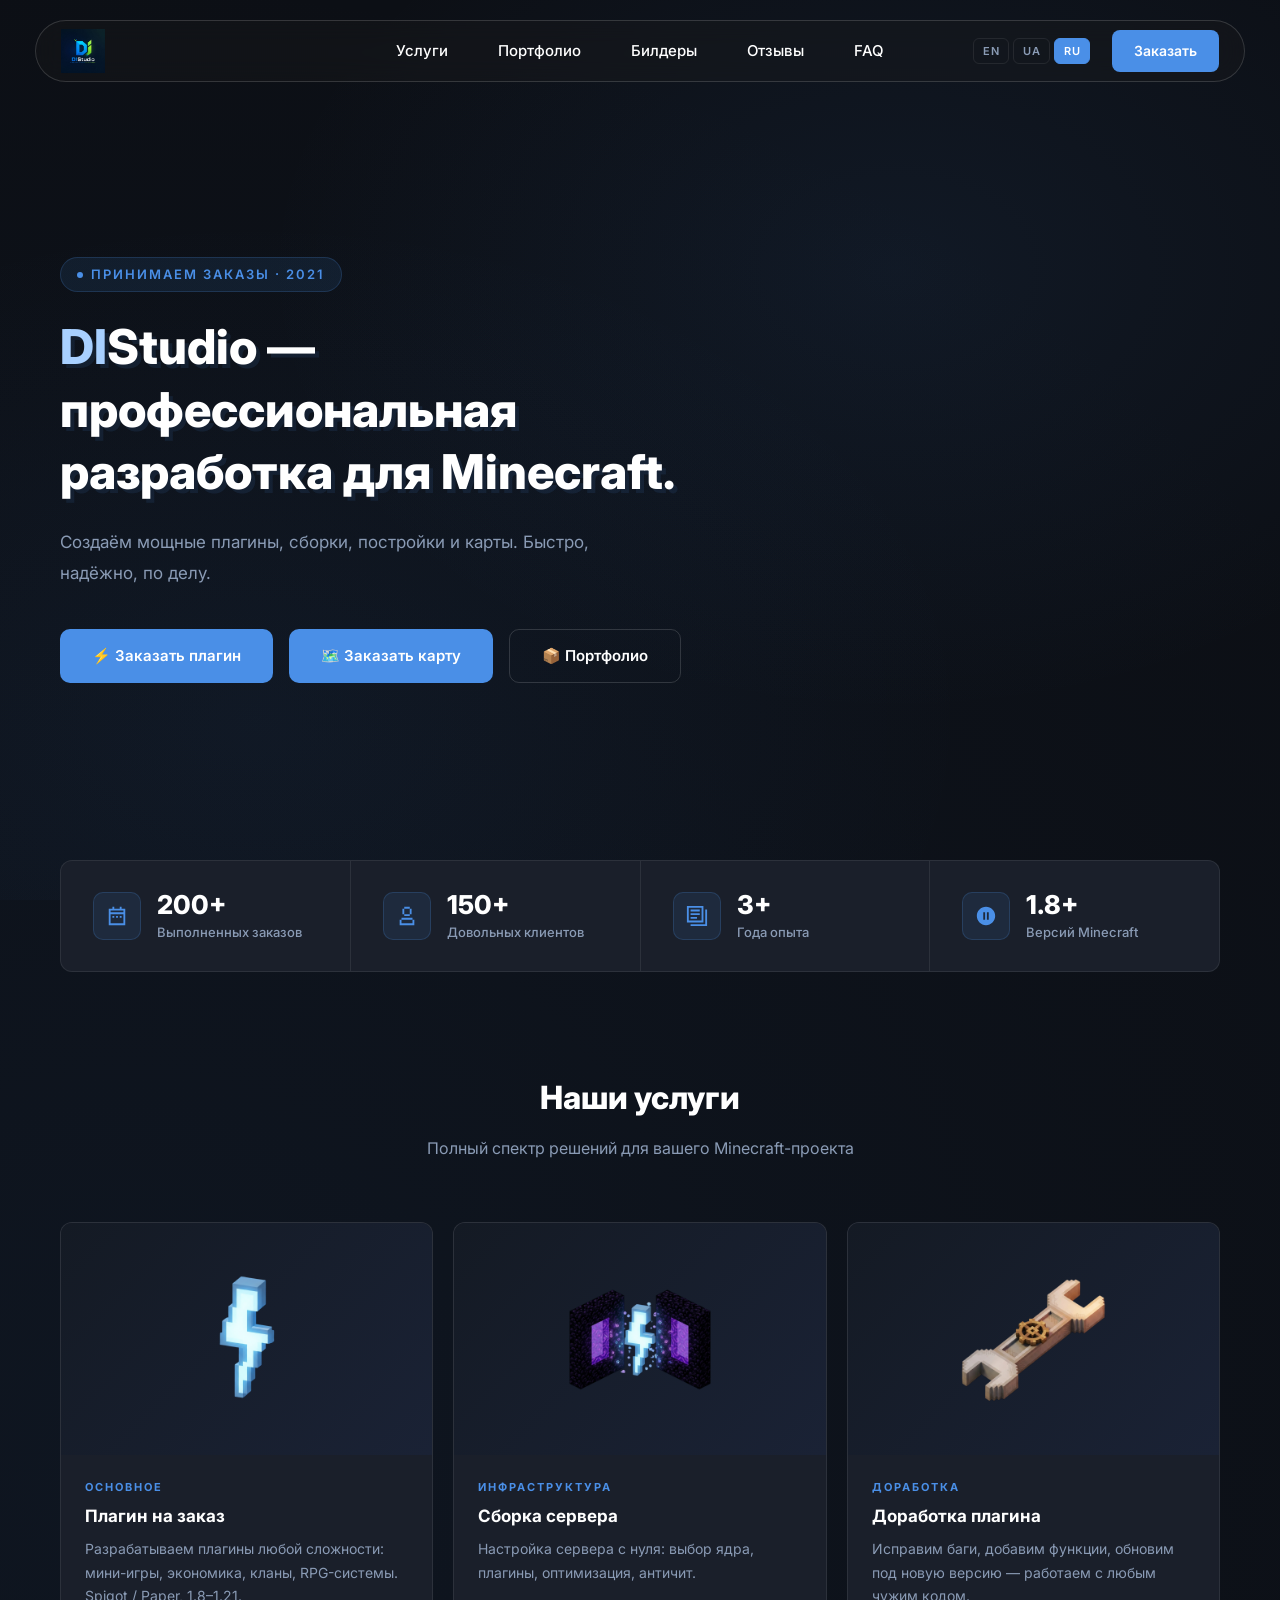
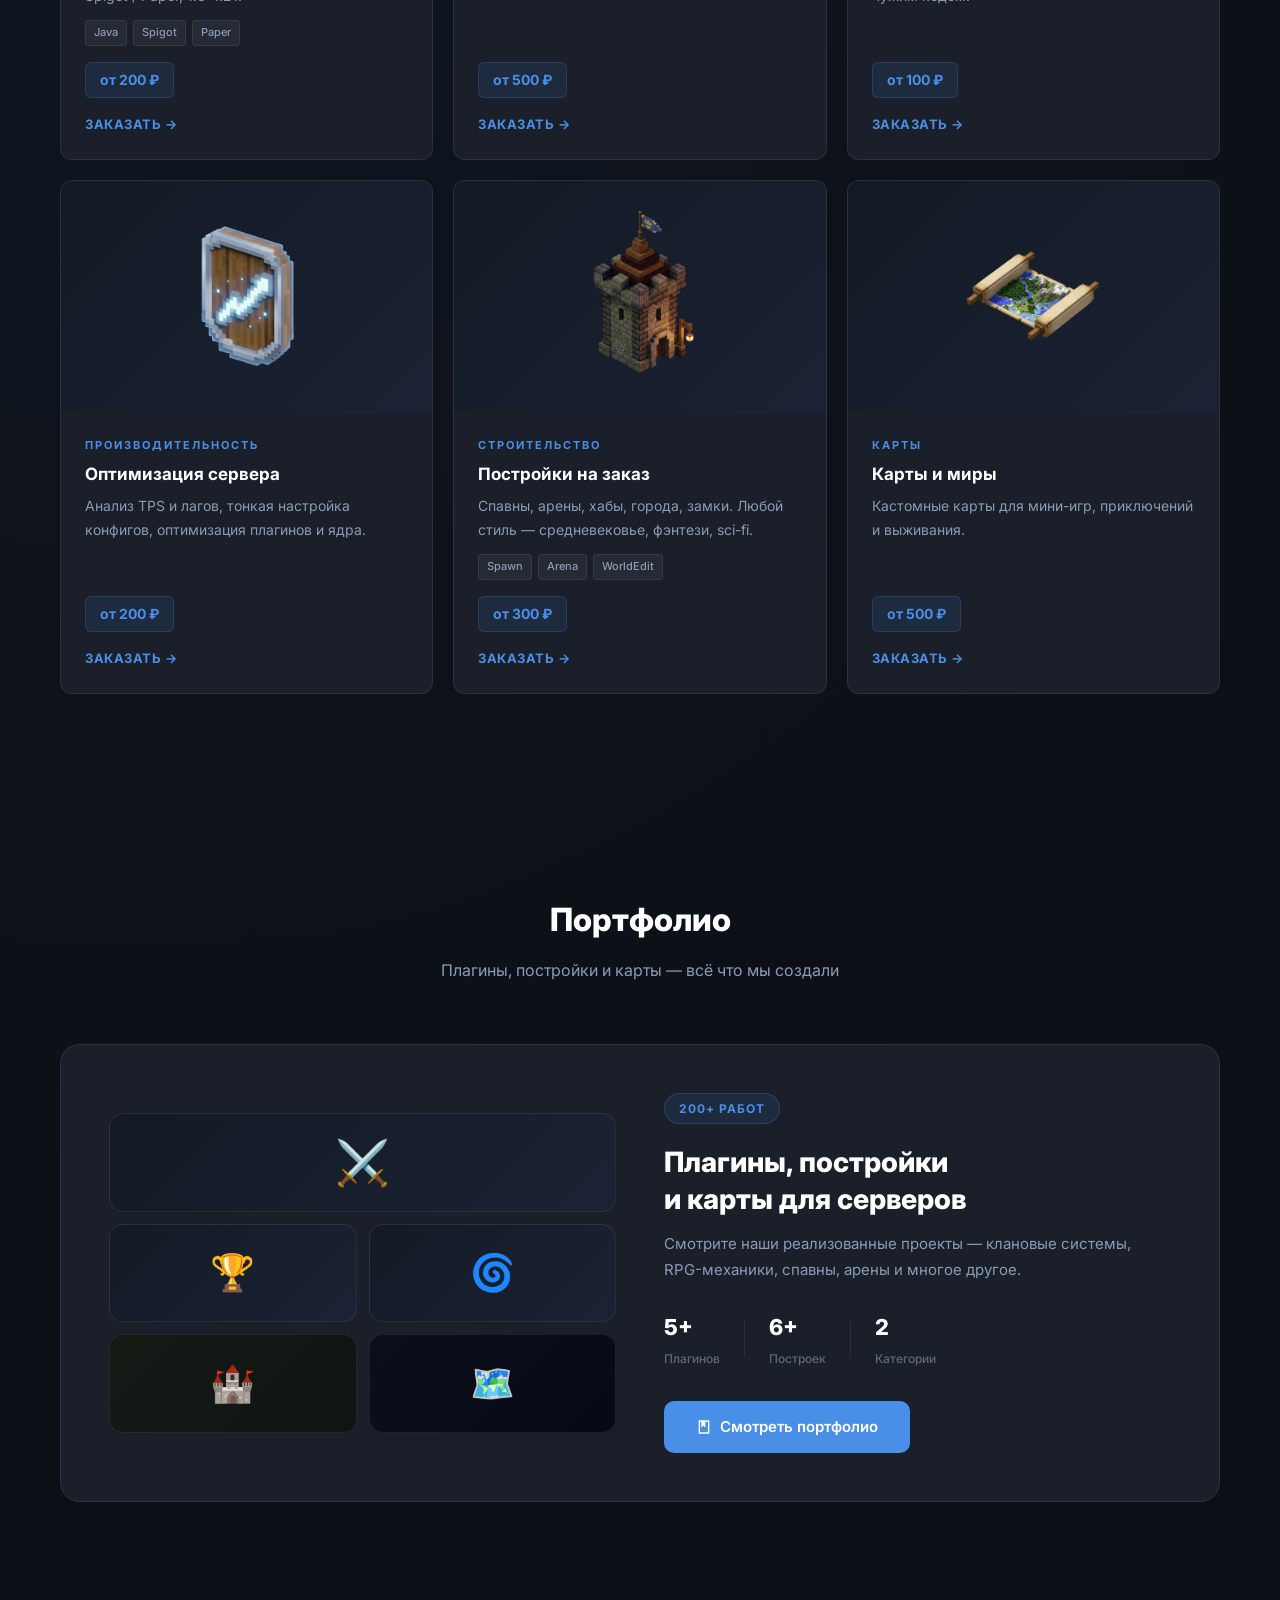
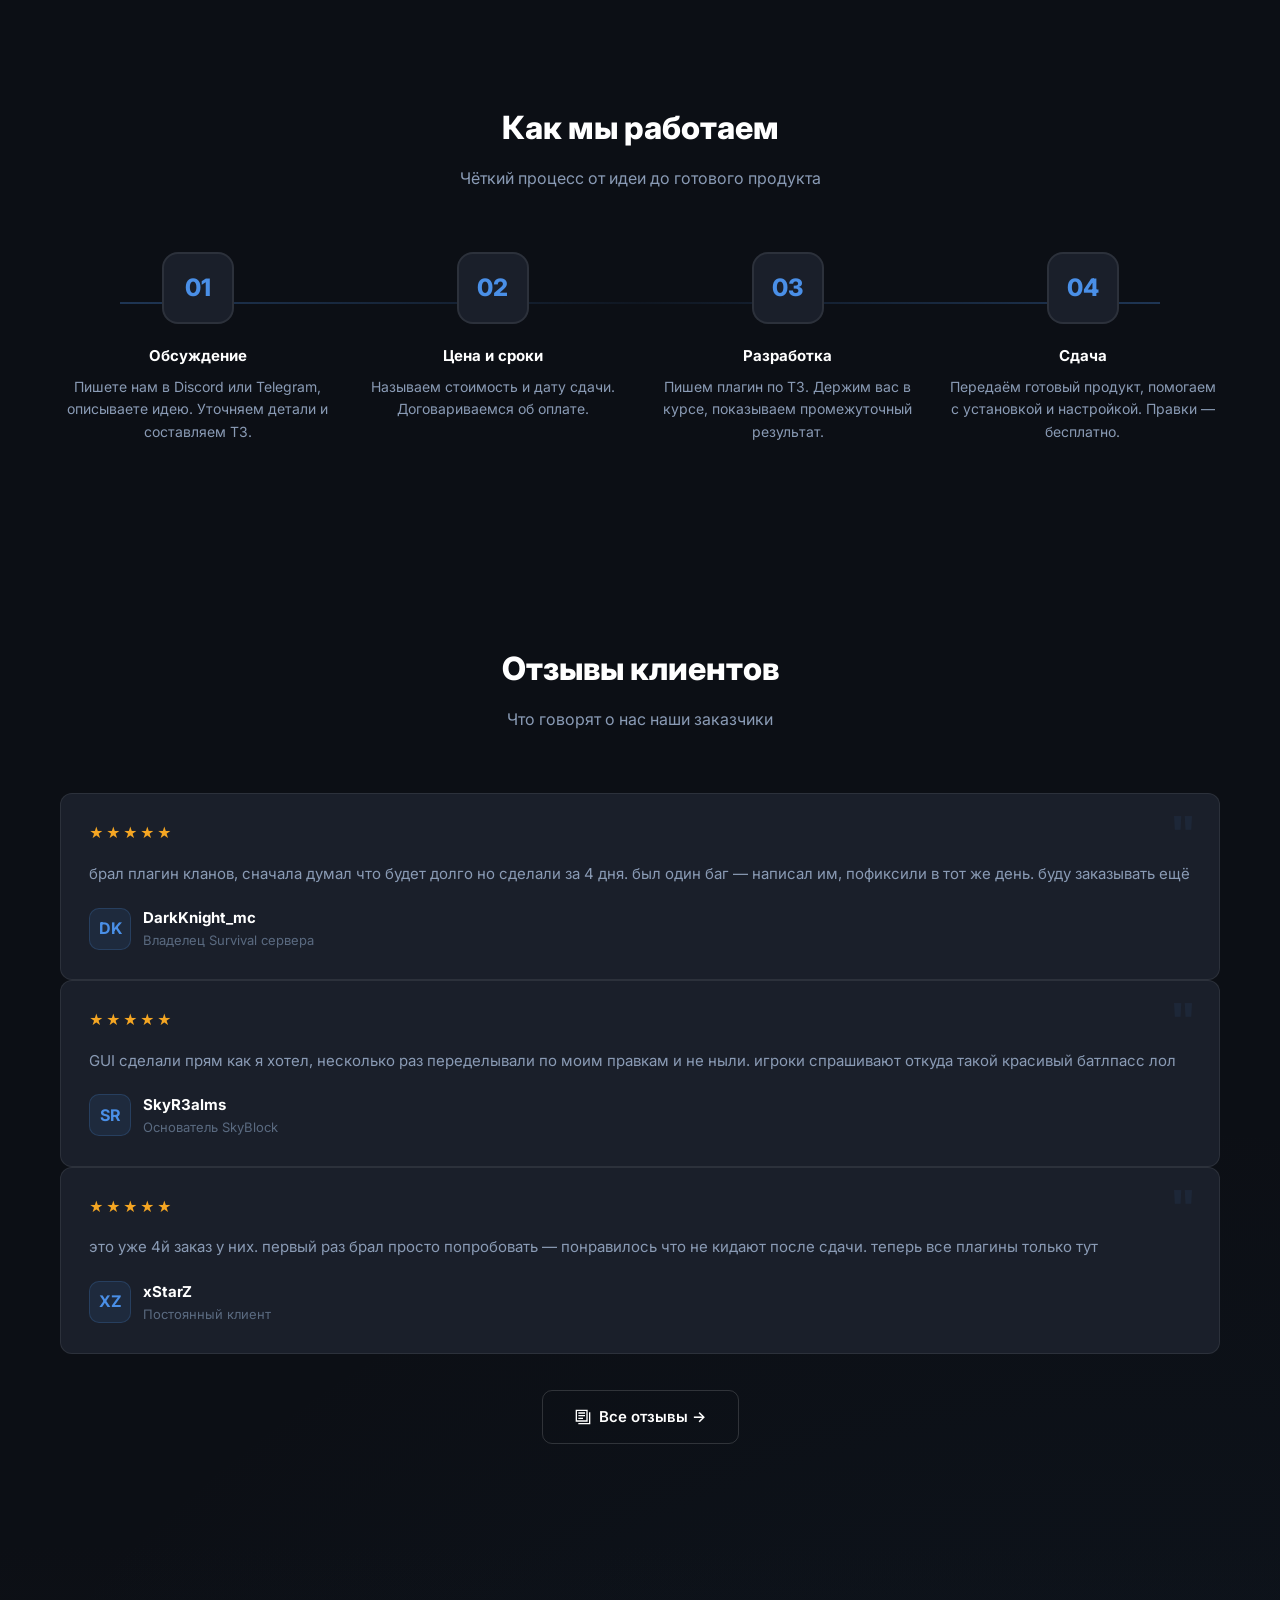
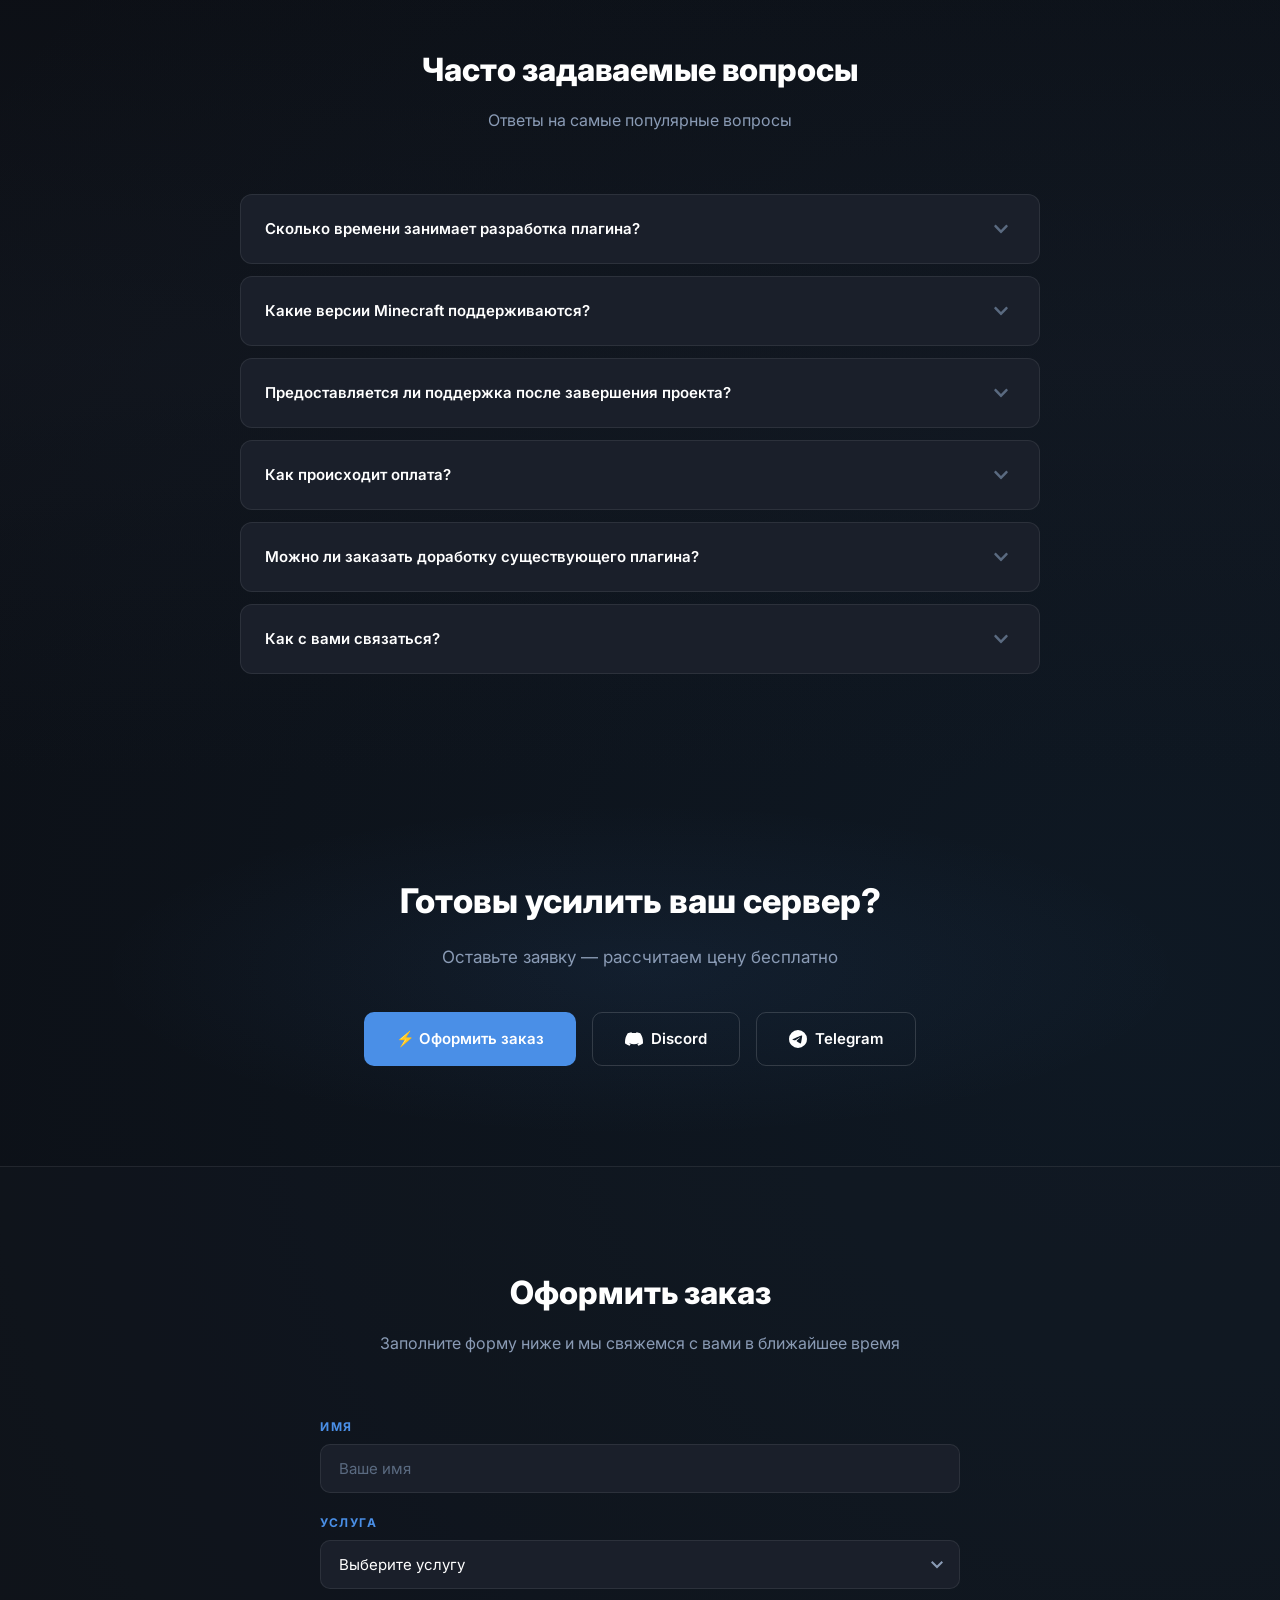
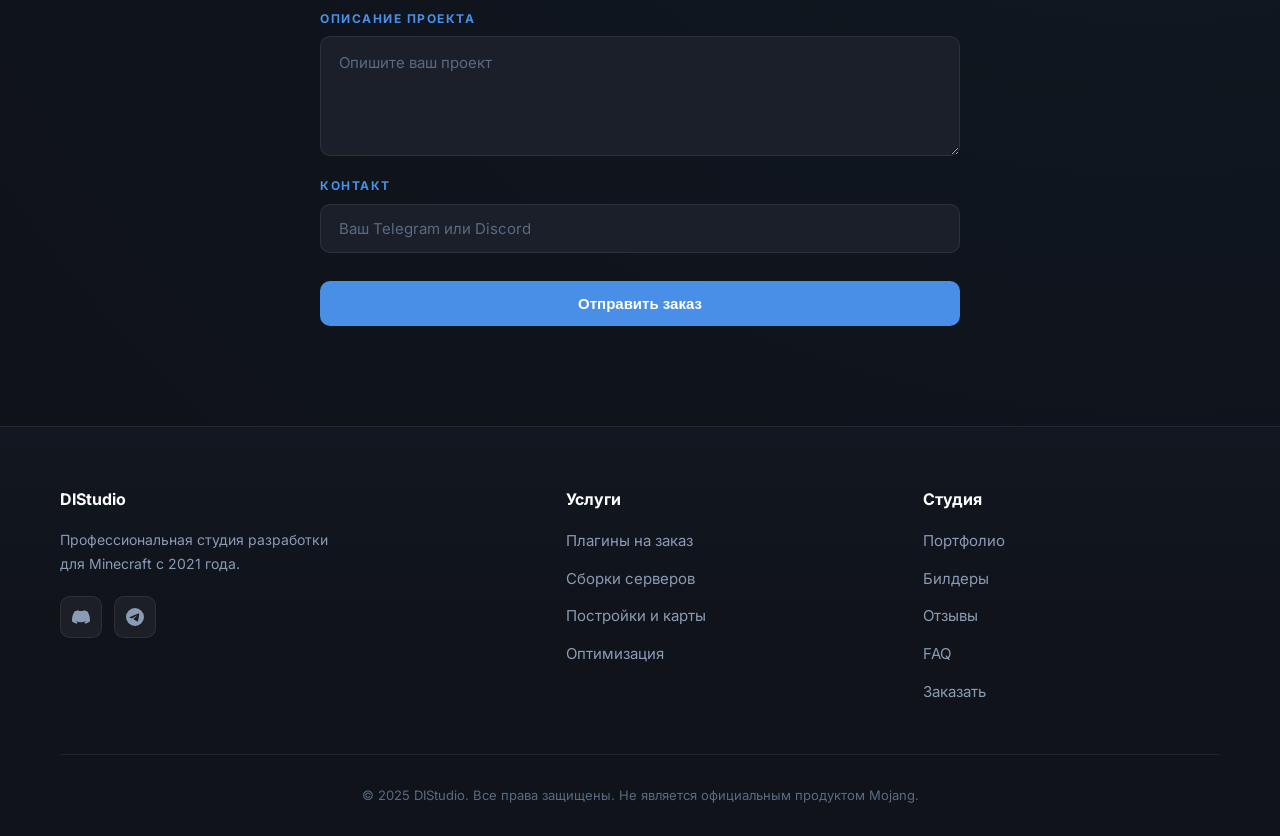
==== commit d54cec88: "Update index.html" ====
--- a/index.html
+++ b/index.html
@@ -26,7 +26,6 @@
 
 <body>
 
-    <!-- ====== HEADER ====== -->
     <header>
         <div class="nav-container" id="navContainer">
             <div class="nav-top-row">
@@ -39,15 +38,15 @@
                         <svg fill="none" xmlns="http://www.w3.org/2000/svg" viewBox="0 0 24 24"><path d="M9 2h6v2H9V2zm6 4V4h2v2h4v16H3V6h4V4h2v2h6zm0 2H9v2H7V8H5v12h14V8h-2v2h-2V8z" fill="currentColor"/></svg>
                         <span>Услуги</span>
                     </a>
-                    <a href="#portfolio" class="nav-link" data-i18n="nav.portfolio">
+                    <a href="portfolio.html" class="nav-link" data-i18n="nav.portfolio">
                         <svg fill="none" xmlns="http://www.w3.org/2000/svg" viewBox="0 0 24 24"><path d="M8 2h12v20H4V2h4zm4 8h-2v2H8V4H6v16h12V4h-4v8h-2v-2z" fill="currentColor"/></svg>
                         <span>Портфолио</span>
                     </a>
-                    <a href="#builders" class="nav-link" data-i18n="nav.builders">
+                    <a href="portfolio.html" class="nav-link" data-i18n="nav.builders">
                         <svg fill="none" xmlns="http://www.w3.org/2000/svg" viewBox="0 0 24 24"><path d="M3 3h8v8H3zm10 0h8v8h-8zM3 13h8v8H3zm10 4h2v-2h2v2h2v2h-2v2h-2v-2h-2z" fill="currentColor"/></svg>
                         <span>Билдеры</span>
                     </a>
-                    <a href="#reviews" class="nav-link" data-i18n="nav.reviews">
+                    <a href="reviews.html" class="nav-link" data-i18n="nav.reviews">
                         <svg fill="none" xmlns="http://www.w3.org/2000/svg" viewBox="0 0 24 24"><path d="M3 1H1v18h18V1H3zm14 2v14H3V3h14zm4 18H5v2h18V5h-2v16zM15 5H5v2h10V5zM5 9h10v2H5V9zm7 4H5v2h7v-2z" fill="currentColor"/></svg>
                         <span>Отзывы</span>
                     </a>
@@ -77,7 +76,6 @@
         </div>
     </header>
 
-    <!-- ====== HERO ====== -->
     <section id="hero" class="hero">
         <div class="container">
             <div class="hero-content">
@@ -101,7 +99,6 @@
         </div>
     </section>
 
-    <!-- ====== STATS ====== -->
     <div class="stats-panel">
         <div class="stats-panel-inner">
             <div class="stats-panel-item">
@@ -143,7 +140,6 @@
         </div>
     </div>
 
-    <!-- ====== SERVICES ====== -->
     <section id="services" class="section highlights-section">
         <div class="container">
             <h2 class="section-title" data-i18n="services.title">Наши услуги</h2>
@@ -241,7 +237,6 @@
         </div>
     </section>
 
-    <!-- ====== PORTFOLIO PREVIEW ====== -->
     <section id="portfolio" class="section">
         <div class="container">
             <h2 class="section-title">Портфолио</h2>
@@ -276,7 +271,6 @@
         </div>
     </section>
 
-    <!-- ====== PROCESS ====== -->
     <section id="process" class="section">
         <div class="container">
             <h2 class="section-title" data-i18n="process.title">Как мы работаем</h2>
@@ -307,76 +301,37 @@
         </div>
     </section>
 
-    <!-- ====== REVIEWS ====== -->
     <section id="reviews" class="section">
         <div class="container">
-            <h2 class="section-title" data-i18n="reviews.title">Отзывы клиентов</h2>
-            <p class="section-subtitle" data-i18n="reviews.sub">Что говорят о нас наши заказчики</p>
-
-            <div class="reviews-grid">
+            <h2 class="section-title">Отзывы клиентов</h2>
+            <p class="section-subtitle">Что говорят о нас наши заказчики</p>
+
+            <div class="reviews-preview-grid">
                 <div class="review-card reveal">
                     <div class="review-stars">★★★★★</div>
-                    <p class="review-text">Заказывал плагин кланов — сделали быстро, всё работает без нареканий. Общались вежливо, объясняли каждый шаг. Буду обращаться ещё!</p>
+                    <p class="review-text">брал плагин кланов, сначала думал что будет долго но сделали за 4 дня. был один баг — написал им, пофиксили в тот же день. буду заказывать ещё</p>
                     <div class="review-author">
                         <div class="review-avatar">DK</div>
                         <div>
-                            <div class="review-name">DarkKnight</div>
-                            <div class="review-role">Владелец Survival-сервера</div>
+                            <div class="review-name">DarkKnight_mc</div>
+                            <div class="review-role">Владелец Survival сервера</div>
                         </div>
                     </div>
                 </div>
-
                 <div class="review-card reveal">
                     <div class="review-stars">★★★★★</div>
-                    <p class="review-text">Просил доработать чужой плагин — разобрались в чужом коде и добавили всё что нужно. Быстро и недорого. Буду постоянным клиентом.</p>
-                    <div class="review-author">
-                        <div class="review-avatar">MC</div>
-                        <div>
-                            <div class="review-name">MegaCraft</div>
-                            <div class="review-role">Разработчик сервера</div>
-                        </div>
-                    </div>
-                </div>
-
-                <div class="review-card reveal">
-                    <div class="review-stars">★★★★★</div>
-                    <p class="review-text">Заказывал BattlePass плагин — получил намного больше чем ожидал. GUI просто огонь, игроки в восторге. Спасибо DIStudio!</p>
+                    <p class="review-text">GUI сделали прям как я хотел, несколько раз переделывали по моим правкам и не ныли. игроки спрашивают откуда такой красивый батлпасс лол</p>
                     <div class="review-author">
                         <div class="review-avatar">SR</div>
                         <div>
-                            <div class="review-name">SkyRealms</div>
-                            <div class="review-role">Основатель SkyBlock сети</div>
+                            <div class="review-name">SkyR3alms</div>
+                            <div class="review-role">Основатель SkyBlock</div>
                         </div>
                     </div>
                 </div>
-
                 <div class="review-card reveal">
                     <div class="review-stars">★★★★★</div>
-                    <p class="review-text">Ребята сделали мне экономическую систему с нуля. Всё задокументировано, config понятный. Поддержка после сдачи — тоже на уровне!</p>
-                    <div class="review-author">
-                        <div class="review-avatar">PL</div>
-                        <div>
-                            <div class="review-name">PlayLand</div>
-                            <div class="review-role">Технический директор</div>
-                        </div>
-                    </div>
-                </div>
-
-                <div class="review-card reveal">
-                    <div class="review-stars">★★★★★</div>
-                    <p class="review-text">Сборку сервера подняли за два дня — всё оптимизировано, TPS стабильный. Цена очень адекватная за такое качество.</p>
-                    <div class="review-author">
-                        <div class="review-avatar">NX</div>
-                        <div>
-                            <div class="review-name">NexusPlay</div>
-                            <div class="review-role">Администратор HiPvP</div>
-                        </div>
-                    </div>
-                </div>
-
-                <div class="review-card reveal">
-                    <div class="review-stars">★★★★★</div>
-                    <p class="review-text">Уже третий заказ в DIStudio. Каждый раз всё чётко, в срок, без сюрпризов. Это именно те люди, которым можно доверять свой сервер.</p>
+                    <p class="review-text">это уже 4й заказ у них. первый раз брал просто попробовать — понравилось что не кидают после сдачи. теперь все плагины только тут</p>
                     <div class="review-author">
                         <div class="review-avatar">XZ</div>
                         <div>
@@ -386,10 +341,16 @@
                     </div>
                 </div>
             </div>
+
+            <div style="text-align:center; margin-top: 36px;">
+                <a href="reviews.html" class="btn-secondary" style="display:inline-flex;align-items:center;gap:8px;">
+                    <svg width="16" height="16" fill="none" viewBox="0 0 24 24"><path d="M3 1H1v18h18V1H3zm14 2v14H3V3h14zm4 18H5v2h18V5h-2v16zM15 5H5v2h10V5zM5 9h10v2H5V9zm7 4H5v2h7v-2z" fill="currentColor"/></svg>
+                    Все отзывы →
+                </a>
+            </div>
         </div>
     </section>
 
-    <!-- ====== FAQ ====== -->
     <section id="faq" class="section faq-section">
         <div class="container">
             <h2 class="section-title" data-i18n="faq.title">Часто задаваемые вопросы</h2>
@@ -447,7 +408,6 @@
         </div>
     </section>
 
-    <!-- ====== CTA ====== -->
     <section class="cta-section">
         <div class="container">
             <h2 class="cta-title" data-i18n="cta.title">Готовы усилить ваш сервер?</h2>
@@ -468,7 +428,6 @@
         </div>
     </section>
 
-    <!-- ====== ORDER FORM ====== -->
     <section id="order-form" class="section order-section">
         <div class="container">
             <h2 class="section-title" data-i18n="order.title">Оформить заказ</h2>
@@ -508,7 +467,6 @@
         </div>
     </section>
 
-    <!-- ====== FOOTER ====== -->
     <footer>
         <div class="footer-gradient-overlay"></div>
         <div class="container footer-content">
@@ -555,7 +513,6 @@
     </footer>
 
     <script>
-    // ======= FAQ =======
     document.querySelectorAll('.faq-question').forEach(q => {
         q.addEventListener('click', () => {
             const item = q.closest('.faq-item');
@@ -565,7 +522,6 @@
         });
     });
 
-    // ======= MOBILE MENU =======
     const toggle = document.getElementById('menu-toggle');
     const navContainer = document.getElementById('navContainer');
     const navMenu = document.getElementById('navMenu');
@@ -584,7 +540,6 @@
         });
     });
 
-    // ======= SCROLL REVEAL =======
     const obs = new IntersectionObserver(entries => {
         entries.forEach((e, i) => {
             if (e.isIntersecting) setTimeout(() => e.target.classList.add('visible'), i * 80);
@@ -592,7 +547,6 @@
     }, { threshold: 0.1 });
     document.querySelectorAll('.reveal').forEach(el => obs.observe(el));
 
-    // ======= TELEGRAM ORDER FORM =======
     const TG_TOKEN = '8816411716:AAEkRQ8JPGvnmqo20k8ulBC5FBCmey78olk';
     const TG_CHAT_ID = '-1003959926970';
 
@@ -643,7 +597,6 @@
         });
     }
 
-    // ======= I18N =======
     let currentLang = localStorage.getItem('distudio-lang') || 'ru';
 
     const i18n = {
--- a/style.css
+++ b/style.css
@@ -1,8 +1,4 @@
-/* ============================================
-   DiStudio — Redesign in Awelius Style
-   ============================================ */
-
-/* --- CSS Variables --- */
+
 :root {
     --dark-bg: #0C0F15;
     --darker-bg: #10131A;
@@ -23,7 +19,6 @@
     --navbar-height: 60px;
 }
 
-/* --- Scrollbar --- */
 ::-webkit-scrollbar {
     width: var(--scrollbar-width);
 }
@@ -43,7 +38,6 @@
     scrollbar-color: var(--accent) var(--darker-bg);
 }
 
-/* --- Reset & Base --- */
 *, *::before, *::after {
     margin: 0;
     padding: 0;
@@ -82,7 +76,6 @@
     padding: 0 20px;
 }
 
-/* --- Header / Navbar --- */
 header {
     position: fixed;
     top: 20px;
@@ -147,7 +140,6 @@
     color: var(--brand-blue);
 }
 
-/* Nav menu — centered links */
 .nav-menu {
     display: flex;
     gap: 50px;
@@ -192,7 +184,6 @@
     flex-shrink: 0;
 }
 
-/* Nav right section */
 .nav-right {
     display: flex;
     align-items: center;
@@ -220,7 +211,6 @@
     box-shadow: 0 4px 20px var(--accent-glow);
 }
 
-/* Burger menu */
 .menu-toggle {
     display: none;
     flex-direction: column;
@@ -247,7 +237,6 @@
     transform: rotate(-45deg) translate(5px, -5px);
 }
 
-/* --- Hero Section --- */
 .hero {
     min-height: 100vh;
     display: flex;
@@ -323,7 +312,6 @@
     animation: fadeInUp 0.6s 0.3s ease both;
 }
 
-/* Buttons */
 .cta-button {
     display: inline-flex;
     align-items: center;
@@ -365,7 +353,6 @@
     background: rgba(74, 143, 231, 0.05);
 }
 
-/* --- Stats Panel --- */
 .stats-panel {
     position: relative;
     z-index: 2;
@@ -428,7 +415,6 @@
     margin-top: 2px;
 }
 
-/* Mobile stats indicators */
 .stats-panel-indicators {
     display: none;
     gap: 8px;
@@ -449,7 +435,6 @@
     border-radius: 4px;
 }
 
-/* --- Section Styles --- */
 .section {
     padding: 100px 0;
     position: relative;
@@ -470,7 +455,6 @@
     line-height: 1.7;
 }
 
-/* --- Highlights / Services Grid --- */
 .highlights-grid {
     display: grid;
     grid-template-columns: repeat(3, 1fr);
@@ -556,7 +540,6 @@
     align-self: flex-start;
 }
 
-/* --- Portfolio Preview Block (on main page) --- */
 .portfolio-preview-block {
     display: grid;
     grid-template-columns: 1fr 1fr;
@@ -632,7 +615,6 @@
     .portfolio-preview-items { height: 200px; }
 }
 
-/* --- Portfolio Section --- */
 .portfolio-grid {
     display: grid;
     grid-template-columns: repeat(3, 1fr);
@@ -691,7 +673,6 @@
     line-height: 1.6;
 }
 
-/* --- Process Section --- */
 .process-grid {
     display: grid;
     grid-template-columns: repeat(4, 1fr);
@@ -746,7 +727,6 @@
     line-height: 1.6;
 }
 
-/* --- Reviews Section --- */
 .reviews-grid {
     display: grid;
     grid-template-columns: repeat(3, 1fr);
@@ -813,7 +793,6 @@
     color: var(--text-muted);
 }
 
-/* --- FAQ Section --- */
 .faq-section {
     background: linear-gradient(180deg, transparent 0%, rgba(26, 31, 42, 0.3) 50%, transparent 100%);
 }
@@ -892,7 +871,6 @@
     color: var(--accent-hover);
 }
 
-/* --- CTA Section --- */
 .cta-section {
     padding: 100px 0;
     text-align: center;
@@ -928,7 +906,6 @@
     position: relative;
 }
 
-/* --- Footer --- */
 footer {
     position: relative;
     overflow: hidden;
@@ -981,7 +958,6 @@
     color: var(--accent);
 }
 
-/* Social links */
 .social-links {
     display: flex;
     gap: 12px;
@@ -1009,7 +985,6 @@
     height: 18px;
 }
 
-/* Copyright */
 .copyright {
     text-align: center;
     padding-top: 30px;
@@ -1018,7 +993,6 @@
     color: var(--text-muted);
 }
 
-/* --- Animations --- */
 @keyframes fadeInUp {
     from {
         opacity: 0;
@@ -1044,7 +1018,6 @@
     }
 }
 
-/* Scroll-reveal animation */
 .reveal {
     opacity: 0;
     transform: translateY(30px);
@@ -1055,7 +1028,6 @@
     transform: translateY(0);
 }
 
-/* --- Responsive --- */
 @media (max-width: 1024px) {
     .highlights-grid {
         grid-template-columns: repeat(2, 1fr);
@@ -1167,11 +1139,6 @@
     }
 }
 
-/* ============================================
-   DIStudio — Extended styles (new sections)
-   ============================================ */
-
-/* Lang switcher */
 .lang-switcher {
     display: flex;
     align-items: center;
@@ -1236,7 +1203,6 @@
     color: var(--accent-hover);
 }
 
-/* Highlight card — price + link layout */
 .highlight-content {
     padding: 24px;
     flex: 1;
@@ -1247,7 +1213,6 @@
     margin-top: 12px;
 }
 
-/* Builders section */
 .builders-section {
     background: rgba(26, 31, 42, 0.3);
 }
@@ -1289,7 +1254,6 @@
     pointer-events: none;
 }
 
-/* Order form section */
 .order-section {
     background: rgba(26, 31, 42, 0.2);
     border-top: 1px solid var(--border-color);
@@ -1398,7 +1362,6 @@
 .order-msg.success .order-msg-dot { background: #4caf50; }
 .order-msg.error .order-msg-dot   { background: #f44336; }
 
-/* ====== Responsive additions ====== */
 @media (max-width: 768px) {
     .builders-grid {
         grid-template-columns: 1fr;
